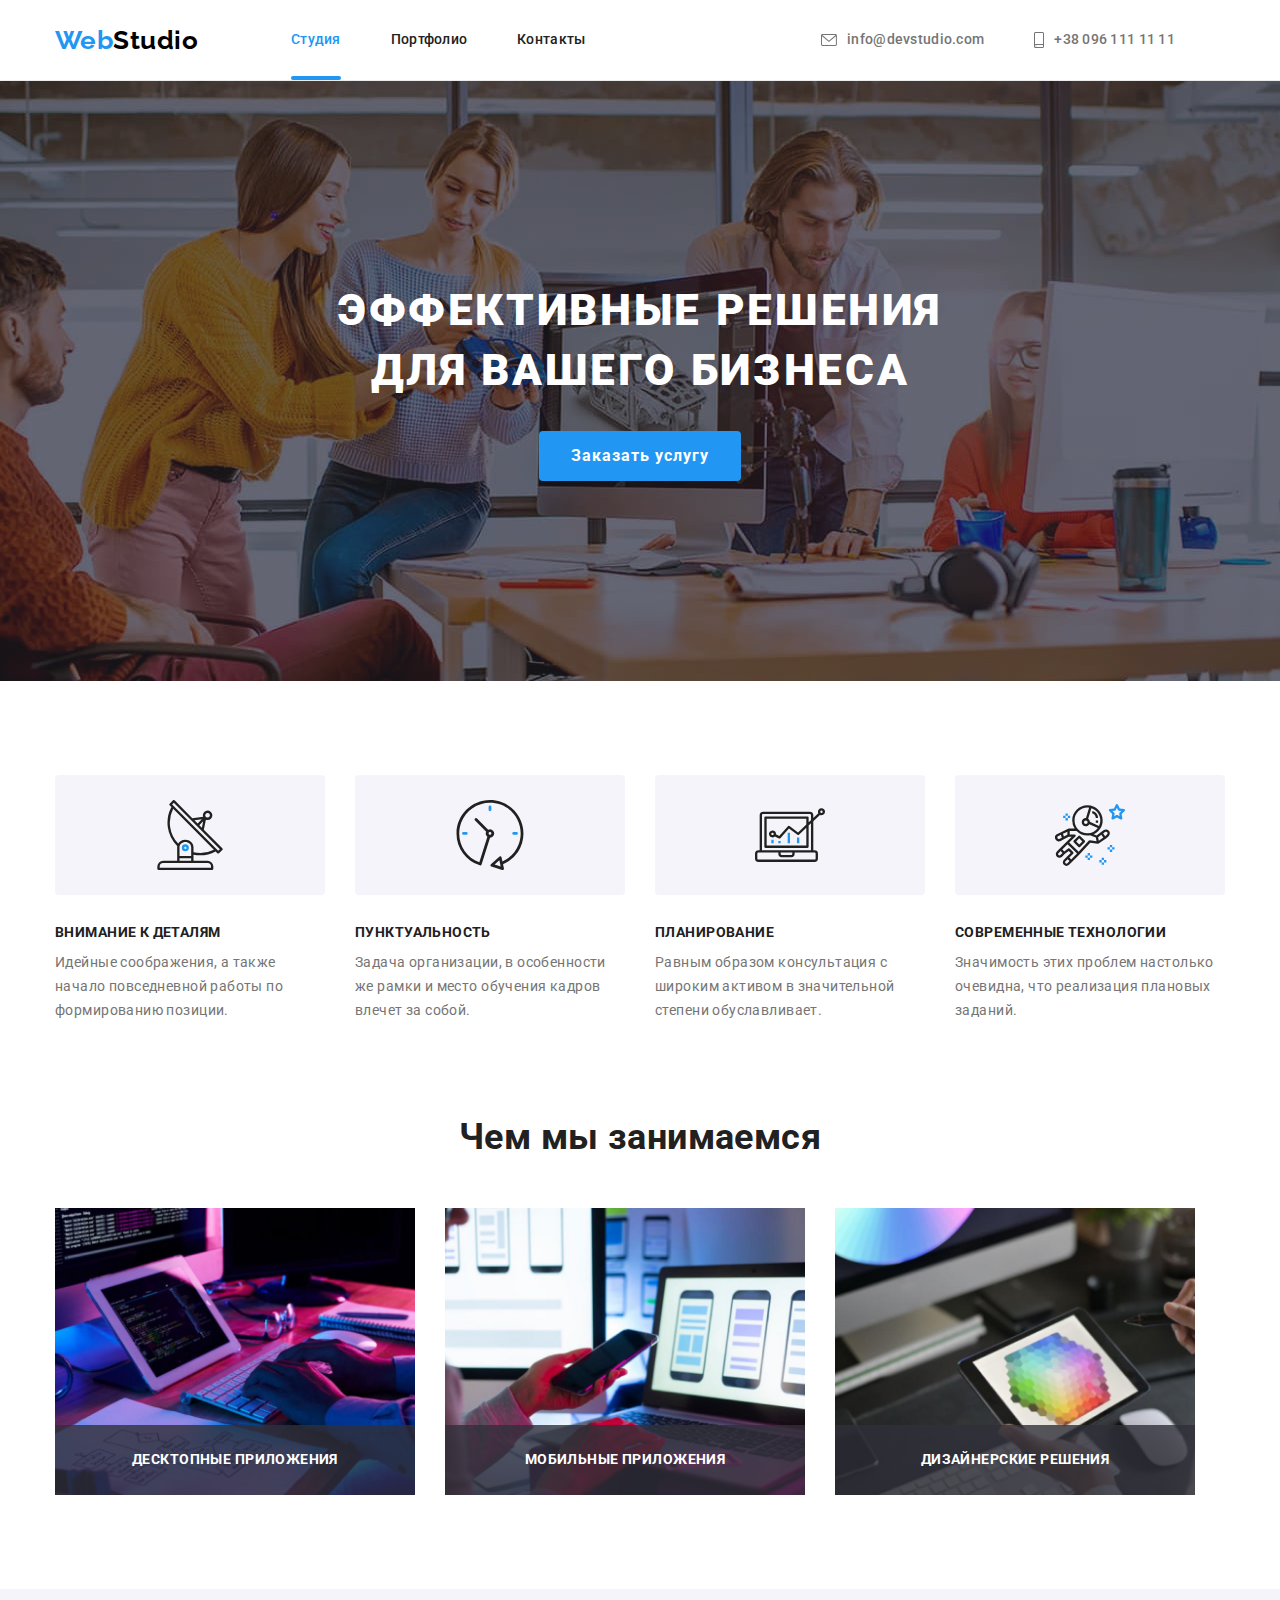
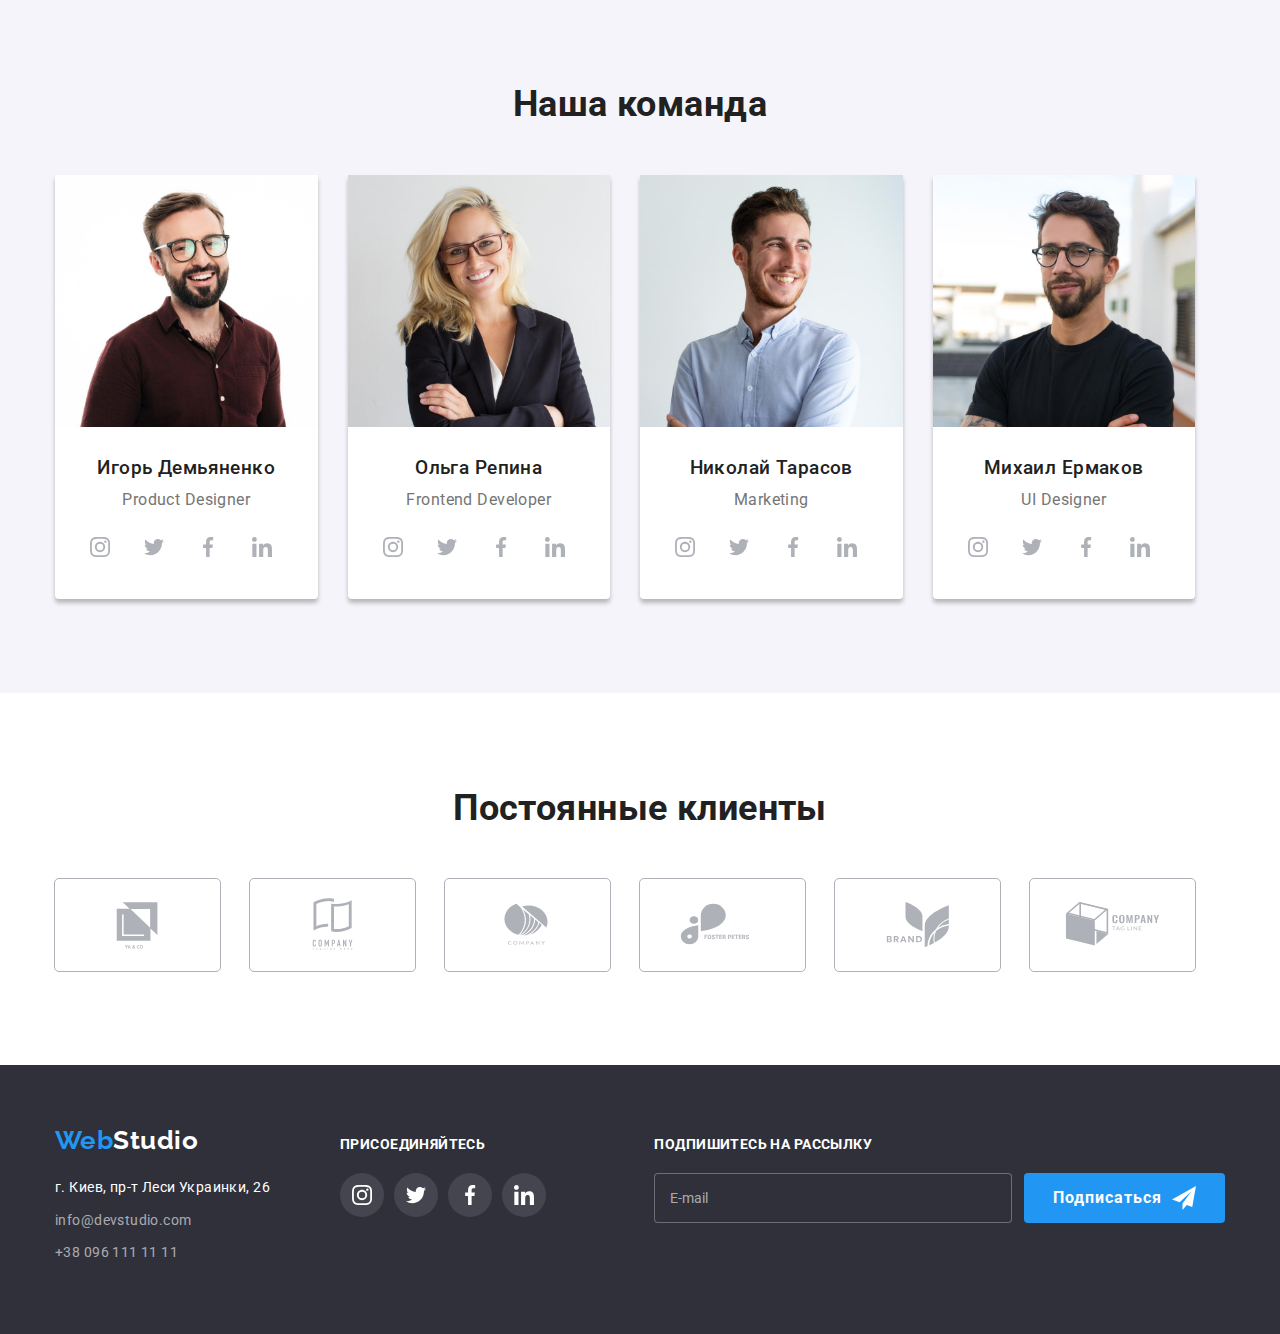
==== index.html @ 4323f63f "initial" ====
<!DOCTYPE html>
<html lang="ru">
  <head>
    <meta charset="UTF-8" />
    <meta http-equiv="X-UA-Compatible" content="IE=edge" />
    <meta name="viewport" content="width=device-width, initial-scale=1.0" />
    <link rel="stylesheet" href="./css/main.min.css" />
    <title>Web studio</title>
  </head>
  <body>
    <!--Шапка страницы-->

    <header class="page-header">
      <div class="container header__cont">
        <!-- Навигация по странице -->

        <nav class="page-nav">
          <a href="./index.html" lang="en" class="logo logo-header">
            Web
            <span class="logo-end">Studio</span>
          </a>
          <ul class="nav__list">
            <li class="nav__item">
              <a href="./index.html" class="active__link nav__link">Студия</a>
            </li>
            <li class="nav__item">
              <a href="./portfolio.html" class="nav__link">Портфолио</a>
            </li>
            <li class="nav__item">
              <a href="/" class="nav__link">Контакты</a>
            </li>
          </ul>
        </nav>

        <!--Контакты-->

        <ul class="cont__list">
          <li class="cont__item">
            <a href="mailto:info@devstudio.com" class="cont__link">
              <svg width="16" height="12" class="cont__icon">
                <use href="./images/sprite.svg#envelope"></use>
              </svg>
              info@devstudio.com
            </a>
          </li>
          <li class="cont__item">
            <a href="tel:+380961111111" class="cont__link">
              <svg width="10" height="16" class="cont__icon">
                <use href="./images/sprite.svg#smartphone"></use>
              </svg>
              +38 096 111 11 11
            </a>
          </li>
        </ul>
      </div>
    </header>

    <!--Основная часть-->

    <main>
      <!--Герой-->

      <section class="hero">
        <div class="container">
          <h1 class="hero__title">Эффективные решения для вашего бизнеса</h1>
          <button type="button" class="hero__btn" data-modal-open>
            Заказать услугу
          </button>
        </div>
      </section>

      <!--Особенности работы-->

      <section class="feature__sect section">
        <div class="container">
          <h2 class="visually-hidden">Особенности работы</h2>
          <ul class="feature__list">
            <li class="feature__card">
              <div class="feature__cont">
                <svg class="feature__icon">
                  <use href="./images/sprite.svg#antenna"></use>
                </svg>
              </div>
              <h3 class="feature__title">Внимание к деталям</h3>
              <p class="feature__text">
                Идейные соображения, а также начало повседневной работы по
                формированию позиции.
              </p>
            </li>
            <li class="feature__card">
              <div class="feature__cont">
                <svg class="feature__icon">
                  <use href="./images/sprite.svg#clock"></use>
                </svg>
              </div>
              <h3 class="feature__title">Пунктуальность</h3>
              <p class="feature__text">
                Задача организации, в особенности же рамки и место обучения
                кадров влечет за собой.
              </p>
            </li>
            <li class="feature__card">
              <div class="feature__cont">
                <svg class="feature__icon">
                  <use href="./images/sprite.svg#diagram"></use>
                </svg>
              </div>
              <h3 class="feature__title">Планирование</h3>
              <p class="feature__text">
                Равным образом консультация с широким активом в значительной
                степени обуславливает.
              </p>
            </li>
            <li class="feature__card">
              <div class="feature__cont">
                <svg class="feature__icon">
                  <use href="./images/sprite.svg#astronaut"></use>
                </svg>
              </div>
              <h3 class="feature__title">Современные технологии</h3>
              <p class="feature__text">
                Значимость этих проблем настолько очевидна, что реализация
                плановых заданий.
              </p>
            </li>
          </ul>
        </div>
      </section>

      <!--Описание деятельности-->

      <section class="section">
        <div class="container">
          <h2 class="section__title">Чем мы занимаемся</h2>
          <ul class="activity__list">
            <li class="activity__item">
              <div class="activity__thumb">
                <img
                  src="./images/image1.jpg"
                  alt="дизайн сайта на ПК"
                  width="370"
                />
                <div class="activity__label">
                  <p class="activity__text">Десктопные приложения</p>
                </div>
              </div>
            </li>
            <li class="activity__item">
              <div class="activity__thumb">
                <img
                  src="./images/image2.jpg"
                  alt="дизайн сайта на мобильных устройствах"
                  width="370"
                />
                <div class="activity__label">
                  <p class="activity__text">Мобильные приложения</p>
                </div>
              </div>
            </li>
            <li class="activity__item">
              <div class="activity__thumb">
                <img
                  src="./images/image3.jpg"
                  alt="дизайн сайта на планшете"
                  width="370"
                />
                <div class="activity__label">
                  <p class="activity__text">Дизайнерские решения</p>
                </div>
              </div>
            </li>
          </ul>
        </div>
      </section>

      <!--Описание сотрудников-->

      <section class="team__section section">
        <div class="container">
          <h2 class="section__title">Наша команда</h2>
          <ul class="team__list">
            <li class="team__card">
              <img
                src="./images/photo1.jpg"
                alt="Игорь Демьяненко"
                width="270"
              />
              <div class="team__text">
                <h3 class="team__name">Игорь Демьяненко</h3>
                <p lang="en" class="team__pos">Product Designer</p>
              </div>
              <div class="team__social">
                <ul class="social-team__list">
                  <li class="social__item">
                    <a href="/" class="social__link">
                      <svg class="social-team__icon">
                        <use href="./images/sprite.svg#instagram"></use>
                      </svg>
                    </a>
                  </li>
                  <li class="social__item">
                    <a href="/" class="social__link">
                      <svg class="social-team__icon">
                        <use href="./images/sprite.svg#twitter"></use>
                      </svg>
                    </a>
                  </li>
                  <li class="social__item">
                    <a href="/" class="social__link">
                      <svg class="social-team__icon">
                        <use href="./images/sprite.svg#facebook"></use>
                      </svg>
                    </a>
                  </li>
                  <li class="social__item">
                    <a href="/" class="social__link">
                      <svg class="social-team__icon">
                        <use href="./images/sprite.svg#linkedin"></use>
                      </svg>
                    </a>
                  </li>
                </ul>
              </div>
            </li>
            <li class="team__card">
              <img src="./images/photo2.jpg" alt="Ольга Репина" width="270" />
              <div class="team__text">
                <h3 class="team__name">Ольга Репина</h3>
                <p lang="en" class="team__pos">Frontend Developer</p>
              </div>
              <div class="team__social">
                <ul class="social-team__list">
                  <li class="social__item">
                    <a href="/" class="social__link">
                      <svg class="social-team__icon">
                        <use href="./images/sprite.svg#instagram"></use>
                      </svg>
                    </a>
                  </li>
                  <li class="social__item">
                    <a href="/" class="social__link">
                      <svg class="social-team__icon">
                        <use href="./images/sprite.svg#twitter"></use>
                      </svg>
                    </a>
                  </li>
                  <li class="social__item">
                    <a href="/" class="social__link">
                      <svg class="social-team__icon">
                        <use href="./images/sprite.svg#facebook"></use>
                      </svg>
                    </a>
                  </li>
                  <li class="social__item">
                    <a href="/" class="social__link">
                      <svg class="social-team__icon">
                        <use href="./images/sprite.svg#linkedin"></use>
                      </svg>
                    </a>
                  </li>
                </ul>
              </div>
            </li>
            <li class="team__card">
              <img
                src="./images/photo3.jpg"
                alt="Николай Тарасов"
                width="270"
              />
              <div class="team__text">
                <h3 class="team__name">Николай Тарасов</h3>
                <p lang="en" class="team__pos">Marketing</p>
              </div>
              <div class="team__social">
                <ul class="social-team__list">
                  <li class="social__item">
                    <a href="/" class="social__link">
                      <svg class="social-team__icon">
                        <use href="./images/sprite.svg#instagram"></use>
                      </svg>
                    </a>
                  </li>
                  <li class="social__item">
                    <a href="/" class="social__link">
                      <svg class="social-team__icon">
                        <use href="./images/sprite.svg#twitter"></use>
                      </svg>
                    </a>
                  </li>
                  <li class="social__item">
                    <a href="/" class="social__link">
                      <svg class="social-team__icon">
                        <use href="./images/sprite.svg#facebook"></use>
                      </svg>
                    </a>
                  </li>
                  <li class="social__item">
                    <a href="/" class="social__link">
                      <svg class="social-team__icon">
                        <use href="./images/sprite.svg#linkedin"></use>
                      </svg>
                    </a>
                  </li>
                </ul>
              </div>
            </li>
            <li class="team__card">
              <img src="./images/photo4.jpg" alt="Михаил Ермаков" width="270" />
              <div class="team__text">
                <h3 class="team__name">Михаил Ермаков</h3>
                <p lang="en" class="team__pos">UI Designer</p>
              </div>
              <div class="team__social">
                <ul class="social-team__list">
                  <li class="social__item">
                    <a href="/" class="social__link">
                      <svg class="social-team__icon">
                        <use href="./images/sprite.svg#instagram"></use>
                      </svg>
                    </a>
                  </li>
                  <li class="social__item">
                    <a href="/" class="social__link">
                      <svg class="social-team__icon">
                        <use href="./images/sprite.svg#twitter"></use>
                      </svg>
                    </a>
                  </li>
                  <li class="social__item">
                    <a href="/" class="social__link">
                      <svg class="social-team__icon">
                        <use href="./images/sprite.svg#facebook"></use>
                      </svg>
                    </a>
                  </li>
                  <li class="social__item">
                    <a href="/" class="social__link">
                      <svg class="social-team__icon">
                        <use href="./images/sprite.svg#linkedin"></use>
                      </svg>
                    </a>
                  </li>
                </ul>
              </div>
            </li>
          </ul>
        </div>
      </section>

      <!--Описание клиентов-->

      <section class="section">
        <div class="container">
          <h2 class="section__title">Постоянные клиенты</h2>
          <div>
            <ul class="client__list">
              <li class="client__item">
                <a href="/" class="client__link">
                  <svg class="client__icon">
                    <use href="./images/sprite.svg#client1"></use>
                  </svg>
                </a>
              </li>
              <li class="client__item">
                <a href="/" class="client__link">
                  <svg class="client__icon">
                    <use href="./images/sprite.svg#client2"></use>
                  </svg>
                </a>
              </li>
              <li class="client__item">
                <a href="/" class="client__link">
                  <svg class="client__icon">
                    <use href="./images/sprite.svg#client3"></use>
                  </svg>
                </a>
              </li>
              <li class="client__item">
                <a href="/" class="client__link">
                  <svg class="client__icon">
                    <use href="./images/sprite.svg#client4"></use>
                  </svg>
                </a>
              </li>
              <li class="client__item">
                <a href="/" class="client__link">
                  <svg class="client__icon">
                    <use href="./images/sprite.svg#client5"></use>
                  </svg>
                </a>
              </li>
              <li class="client__item">
                <a href="/" class="client__link">
                  <svg class="client__icon">
                    <use href="./images/sprite.svg#client6"></use>
                  </svg>
                </a>
              </li>
            </ul>
          </div>
        </div>
      </section>
    </main>

    <!--Подвал-->

    <footer class="page-footer">
      <div class="container foot__cont">
        <div>
          <a href="./index.html" lang="en" class="logo logo-footer">
            Web
            <span class="logo-end-foot">Studio</span>
          </a>
          <address>
            <ul class="cont-foot__list">
              <li class="cont-foot__item contact-first">
                г. Киев, пр-т Леси Украинки, 26
              </li>
              <li class="cont-foot__item">
                <a href="mailto:info@devstudio.com" class="cont-foot__link"
                  >info@devstudio.com</a
                >
              </li>
              <li class="cont-foot__item">
                <a href="tel:+380961111111" class="cont-foot__link"
                  >+38 096 111 11 11</a
                >
              </li>
            </ul>
          </address>
        </div>
        <div class="social-foot__cont">
          <p class="social-foot__text">присоединяйтесь</p>
          <div>
            <ul class="social__list">
              <li class="social__item">
                <a href="/" class="social-foot__link">
                  <svg class="social__icon">
                    <use href="./images/sprite.svg#instagram"></use>
                  </svg>
                </a>
              </li>
              <li class="social__item">
                <a href="/" class="social-foot__link">
                  <svg class="social__icon">
                    <use href="./images/sprite.svg#twitter"></use>
                  </svg>
                </a>
              </li>
              <li class="social__item">
                <a href="/" class="social-foot__link">
                  <svg class="social__icon">
                    <use href="./images/sprite.svg#facebook"></use>
                  </svg>
                </a>
              </li>
              <li class="social__item">
                <a href="/" class="social-foot__link">
                  <svg class="social__icon">
                    <use href="./images/sprite.svg#linkedin"></use>
                  </svg>
                </a>
              </li>
            </ul>
          </div>
        </div>
        <div class="mailing__cont">
          <p class="social-foot__text">подпишитесь на рассылку</p>
          <form name="mailing-form" class="mailing__form">
            <label class="mailing__label">
              <input
                type="email"
                name="mailing"
                placeholder="E-mail"
                class="mailing__input"
              />
            </label>
            <button type="submit" class="mailing__btn">
              Подписаться
              <svg class="mailing__icon">
                <use href="./images/sprite.svg#send"></use>
              </svg>
            </button>
          </form>
        </div>
      </div>
    </footer>

    <!-- Модальное окно -->

    <div class="modal__backdrop is-hidden" data-modal>
      <div class="modal__cont">
        <button type="button" class="close__btn" data-modal-close>
          <svg width="18" height="18" class="close__icon">
            <use href="./images/sprite.svg#close"></use>
          </svg>
        </button>
        <form name="order-form" class="modal__form">
          <p class="modal__title">Оставьте свои данные, мы вам перезвоним</p>
          <label class="modal__field">
            <span class="modal__label">Имя</span>
            <input type="text" name="name" class="modal__input" />
            <span class="modal__icon">
              <svg class="modal__svg">
                <use href="./images/sprite.svg#person"></use>
              </svg>
            </span>
          </label>
          <label class="modal__field">
            <span class="modal__label">Телефон</span>
            <input type="tel" name="telephone" class="modal__input" />
            <span class="modal__icon">
              <svg class="modal__svg">
                <use href="./images/sprite.svg#phone"></use>
              </svg>
            </span>
          </label>
          <label class="modal__field">
            <span class="modal__label">Почта</span>
            <input type="email" name="email" class="modal__input" />
            <span class="modal__icon">
              <svg class="modal__svg">
                <use href="./images/sprite.svg#email"></use>
              </svg>
            </span>
          </label>
          <label class="modal__comment">
            <span class="modal__label">Комментарий</span>
            <textarea
              name="comment"
              placeholder="Введите текст"
              class="modal__area"></textarea>
          </label>
          <label class="modal__checkbox">
            <input type="checkbox" name="agreement" class="checkbox visually-hidden" />
            <span class="checkbox__icon"><svg class="checkbox__svg">
                <use href="./images/sprite.svg#check"></use></svg></span>
            <span>Соглашаюсь с рассылкой и принимаю</span>
            <a href="/" class="modal__link">Условия договора</a>
          </label>
          <button type="submit" class="modal__btn">Отправить</button>
        </form>
      </div>
    </div>
    <script src="./js/modal.js"></script>
  </body>
</html>
---- css/main.min.css ----
@import url("https://cdnjs.cloudflare.com/ajax/libs/modern-normalize/1.1.0/modern-normalize.min.css");@import url("https://fonts.googleapis.com/css2?family=Raleway:wght@700&family=Roboto:wght@400;500;700;900&display=swap");:root{--primary-text-color: #757575;--secondary-text-color: #212121;--primary-color: #ffffff;--accent-color: #2196f3;--hover-color: #188ce8;--primary-bgc: #2f303a;--secondary-bgc: #f5f4fa;--sprite-color: #afb1b8;--sprite-bgc: rgba(255, 255, 255, 0.1);--timing-dur: 250ms;--timing-func: cubic-bezier(0.4, 0, 0.2, 1);--indent: 30px;--items: 3}ul{list-style:none;padding:0;margin:0}a{text-decoration:none}h1,h2,h3,h4,h5,h6,p{margin:0}img{display:block;max-width:100%;height:auto}body{font-family:"Roboto", sans-serif;font-size:14px;line-height:1.7;letter-spacing:0.03em;color:var(--primary-text-color);background-color:var(--primary-color)}.section{padding:94px 0}.section__title{margin-bottom:50px;color:var(--secondary-text-color);font-weight:700;font-size:36px;line-height:1.17;text-align:center}.visually-hidden{position:absolute;width:1px;height:1px;margin:-1px;border:0;padding:0;white-space:nowrap;-webkit-clip-path:inset(100%);clip-path:inset(100%);clip:rect(0 0 0 0);overflow:hidden}.container{width:1200px;margin:0 auto;padding:0 15px}.logo{color:var(--accent-color);font-family:'Raleway';font-weight:700;font-size:26px;line-height:1.19;word-spacing:-0.24em}.hero__btn,.mailing__btn,.modal__btn,.filter__btn{color:var(--primary-color);background-color:var(--accent-color);border:none;border-radius:4px;font-family:inherit;font-weight:700;font-size:16px;line-height:1.88;text-align:center;letter-spacing:0.06em;cursor:pointer;-webkit-transition:background-color var(--timing-dur) var(--timing-func);transition:background-color var(--timing-dur) var(--timing-func)}.social__list,.social-team__list{display:-webkit-box;display:-ms-flexbox;display:flex}.social__list .social__item:not(last-child),.social-team__list .social__item:not(last-child){margin-right:10px}.social__item{width:44px;height:44px}.social__link,.social-foot__link{display:-webkit-box;display:-ms-flexbox;display:flex;-webkit-box-align:center;-ms-flex-align:center;align-items:center;-webkit-box-pack:center;-ms-flex-pack:center;justify-content:center;width:100%;height:100%;border-radius:50%;-webkit-transition:background-color var(--timing-dur) var(--timing-func);transition:background-color var(--timing-dur) var(--timing-func)}.social__link:hover,.social-foot__link:hover,.social__link:focus,.social-foot__link:focus{background-color:var(--accent-color)}.social__icon,.social-team__icon{width:20px;height:20px;fill:var(--primary-color)}.project__list{display:-webkit-box;display:-ms-flexbox;display:flex;-ms-flex-wrap:wrap;flex-wrap:wrap;gap:var(--indent)}.project__card{-ms-flex-preferred-size:calc((100% - var(--indent) * (var(--items) - 1)) / var(--items));flex-basis:calc((100% - var(--indent) * (var(--items) - 1)) / var(--items))}.logo-header{margin-right:93px}.logo-end{color:#000000}.page-nav{display:-webkit-box;display:-ms-flexbox;display:flex;-webkit-box-align:center;-ms-flex-align:center;align-items:center}.nav__list{display:-webkit-box;display:-ms-flexbox;display:flex}.nav__link{display:block;padding:32px 0;color:var(--secondary-text-color);font-weight:500;line-height:1.14;letter-spacing:0.02em;-webkit-transition:color var(--timing-dur) var(--timing-func);transition:color var(--timing-dur) var(--timing-func)}.nav__link:hover,.nav__link:focus{color:var(--accent-color)}.active__link{position:relative;color:var(--accent-color)}.active__link::after{content:'';position:absolute;bottom:0;display:block;width:100%;height:4px;border-radius:2px;background-color:var(--accent-color)}.active__link:hover::after,.active__link:focus::after{-webkit-animation:scaleline var(--timing-dur) var(--timing-func);animation:scaleline var(--timing-dur) var(--timing-func)}@-webkit-keyframes scaleline{0%{-webkit-transform:scale(0);transform:scale(0)}100%{-webkit-transform:scale(1);transform:scale(1)}}@keyframes scaleline{0%{-webkit-transform:scale(0);transform:scale(0)}100%{-webkit-transform:scale(1);transform:scale(1)}}.nav__list .nav__item:not(:last-child){margin-right:50px}.cont__list{display:-webkit-box;display:-ms-flexbox;display:flex;margin-left:auto}.cont__icon{margin-right:10px;fill:var(--primary-text-color);-webkit-transition:fill var(--timing-dur) var(--timing-func);transition:fill var(--timing-dur) var(--timing-func)}.cont__link:hover .cont__icon,.cont__link:focus .cont__icon{fill:currentColor}.cont__link{display:-webkit-box;display:-ms-flexbox;display:flex;padding:32px 0;-webkit-box-align:center;-ms-flex-align:center;align-items:center;color:var(--primary-text-color);font-weight:500;line-height:1.14;letter-spacing:0.02em;-webkit-transition:color var(--timing-dur) var(--timing-func);transition:color var(--timing-dur) var(--timing-func)}.cont__link:hover,.cont__link:focus{color:var(--accent-color)}.cont__list .cont__item:not(last-child){margin-right:50px}.header__cont{display:-webkit-box;display:-ms-flexbox;display:flex}.page-header{border-bottom:1px solid #ECECEC}.hero{padding:200px 0;text-align:center;max-width:1600px;height:600px;margin:0 auto;background-image:-webkit-gradient(linear, left top, right top, from(rgba(47,48,58,0.4)), to(rgba(47,48,58,0.4))),url("../images/hero-img.jpg");background-image:linear-gradient(to right, rgba(47,48,58,0.4), rgba(47,48,58,0.4)),url("../images/hero-img.jpg");background-repeat:no-repeat;background-position:center;background-size:cover}.hero__title{margin:0 auto 30px auto;max-width:696px;color:var(--primary-color);font-weight:900;font-size:44px;line-height:1.36;letter-spacing:0.06em;text-transform:uppercase}.hero__btn{padding:10px 32px}.hero__btn:hover,.hero__btn:focus{background-color:var(--hover-color)}.feature__list{display:-webkit-box;display:-ms-flexbox;display:flex}.feature__list .feature__card:not(last-child){margin-right:30px}.feature__cont{display:-webkit-box;display:-ms-flexbox;display:flex;-webkit-box-align:center;-ms-flex-align:center;align-items:center;-webkit-box-pack:center;-ms-flex-pack:center;justify-content:center;width:270px;height:120px;background-color:var(--secondary-bgc);border-radius:4px}.feature__icon{width:70px;height:70px}.feature__card{text-align:left}.feature__title{margin:30px 0 10px 0;color:var(--secondary-text-color);font-weight:700;font-size:14px;line-height:1.14;text-transform:uppercase}.feature__text{max-width:270px}.feature__sect{padding-bottom:0}.activity__list{display:-webkit-box;display:-ms-flexbox;display:flex}.activity__list .activity__item:not(last-child){margin-right:30px}.activity__thumb{position:relative}.activity__label{position:absolute;display:-webkit-box;display:-ms-flexbox;display:flex;-webkit-box-align:center;-ms-flex-align:center;align-items:center;-webkit-box-pack:center;-ms-flex-pack:center;justify-content:center;width:100%;height:70px;bottom:0;background-color:rgba(47,48,58,0.8)}.activity__text{color:var(--primary-color);font-weight:700;line-height:1.14;text-align:center;text-transform:uppercase}.team__section{background-color:var(--secondary-bgc)}.team__list{display:-webkit-box;display:-ms-flexbox;display:flex}.team__list .team__card:not(last-child){margin-right:30px}.team__card{border-radius:0px 0px 4px 4px;background-color:var(--primary-color);-webkit-box-shadow:0 4px 4px rgba(0,0,0,0.25);box-shadow:0 4px 4px rgba(0,0,0,0.25)}.team__text{padding-top:30px;font-size:16px;line-height:1.19;text-align:center}.team__name{margin-bottom:10px;color:var(--secondary-text-color);font-weight:500}.team__social{padding:16px 0 30px 0}.social-team__list{-webkit-box-pack:center;-ms-flex-pack:center;justify-content:center}.social-team__icon{fill:var(--sprite-color);-webkit-transition:fill var(--timing-dur) var(--timing-func);transition:fill var(--timing-dur) var(--timing-func)}.social__link:hover .social-team__icon,.social-foot__link:hover .social-team__icon,.social__link:focus .social-team__icon,.social-foot__link:focus .social-team__icon{fill:var(--primary-color)}.client__list{display:-webkit-box;display:-ms-flexbox;display:flex}.client__list .client__item:not(last-child){margin-right:30px}.client__item{width:170px;height:92px}.client__link{display:-webkit-box;display:-ms-flexbox;display:flex;-webkit-box-align:center;-ms-flex-align:center;align-items:center;-webkit-box-pack:center;-ms-flex-pack:center;justify-content:center;width:100%;height:100%;outline:1px solid var(--sprite-color);border-radius:4px;-webkit-transition:outline var(--timing-dur) var(--timing-func);transition:outline var(--timing-dur) var(--timing-func)}.client__link:hover,.client__link:focus{outline:1px solid var(--accent-color)}.client__icon{width:106px;height:60px;fill:var(--sprite-color);-webkit-transition:fill var(--timing-dur) var(--timing-func);transition:fill var(--timing-dur) var(--timing-func)}.client__link:hover .client__icon,.client__link:focus .client__icon{fill:var(--accent-color)}.page-footer{padding:60px 0;background-color:var(--primary-bgc)}.foot__cont{display:-webkit-box;display:-ms-flexbox;display:flex;-webkit-box-align:baseline;-ms-flex-align:baseline;align-items:baseline}.logo-footer{display:block;margin-bottom:20px}.logo-end-foot{color:var(--primary-color)}.cont-foot__list{font-style:normal}.contact-first{color:var(--primary-color)}.cont-foot__list .cont-foot__item:not(last-child){margin-bottom:9px}.cont-foot__link{color:rgba(255,255,255,0.6);-webkit-transition:color var(--timing-dur) var(--timing-func);transition:color var(--timing-dur) var(--timing-func)}.cont-foot__link:hover,.cont-foot__link:focus{color:var(--accent-color)}.social-foot__cont{margin-left:70px}.social-foot__text{margin-bottom:20px;color:var(--primary-color);font-weight:700;line-height:1.14;text-transform:uppercase}.social-foot__link{background-color:var(--sprite-bgc)}.mailing__cont{margin-left:auto}.mailing__form{display:-webkit-box;display:-ms-flexbox;display:flex}.mailing__input{padding:15px;width:358px;height:50px;background-color:var(--primary-bgc);border:1px solid rgba(255,255,255,0.3);border-radius:4px;color:rgba(255,255,255,0.6);-webkit-transition:border var(--timing-dur) var(--timing-func),-webkit-box-shadow var(--timing-dur) var(--timing-func);transition:border var(--timing-dur) var(--timing-func),-webkit-box-shadow var(--timing-dur) var(--timing-func);transition:border var(--timing-dur) var(--timing-func),box-shadow var(--timing-dur) var(--timing-func);transition:border var(--timing-dur) var(--timing-func),box-shadow var(--timing-dur) var(--timing-func),-webkit-box-shadow var(--timing-dur) var(--timing-func)}.mailing__input::-webkit-input-placeholder{color:rgba(255,255,255,0.6)}.mailing__input:-ms-input-placeholder{color:rgba(255,255,255,0.6)}.mailing__input::-ms-input-placeholder{color:rgba(255,255,255,0.6)}.mailing__input::placeholder{color:rgba(255,255,255,0.6)}.mailing__input:hover,.mailing__input:focus{border:1px solid var(--accent-color);-webkit-box-shadow:0px 4px 4px rgba(0,0,0,0.15);box-shadow:0px 4px 4px rgba(0,0,0,0.15);outline:none}.mailing__btn{padding:10px 29px;margin-left:12px;display:-webkit-box;display:-ms-flexbox;display:flex;-webkit-box-align:center;-ms-flex-align:center;align-items:center;-webkit-transition:-webkit-box-shadow var(--timing-dur) var(--timing-func);transition:-webkit-box-shadow var(--timing-dur) var(--timing-func);transition:box-shadow var(--timing-dur) var(--timing-func);transition:box-shadow var(--timing-dur) var(--timing-func), -webkit-box-shadow var(--timing-dur) var(--timing-func)}.mailing__btn:hover,.mailing__btn:focus{background-color:var(--hover-color);-webkit-box-shadow:0px 4px 4px rgba(0,0,0,0.15);box-shadow:0px 4px 4px rgba(0,0,0,0.15)}.mailing__icon{margin-left:10px;width:24px;height:24px}.modal__backdrop{position:fixed;top:0;left:0;width:100vw;height:100vh;visibility:1;opacity:1;-webkit-transform:scale(1);transform:scale(1);background:rgba(0,0,0,0.2);-webkit-transition:opacity var(--timing-dur) var(--timing-func),-webkit-transform var(--timing-dur) var(--timing-func);transition:opacity var(--timing-dur) var(--timing-func),-webkit-transform var(--timing-dur) var(--timing-func);transition:opacity var(--timing-dur) var(--timing-func),transform var(--timing-dur) var(--timing-func);transition:opacity var(--timing-dur) var(--timing-func),transform var(--timing-dur) var(--timing-func),-webkit-transform var(--timing-dur) var(--timing-func)}.modal__backdrop.is-hidden{visibility:hidden;opacity:0;-webkit-transform:scale(0.5);transform:scale(0.5);pointer-events:none}.modal__cont{position:absolute;padding:40px;top:50%;left:50%;width:528px;background:var(--primary-color);-webkit-box-shadow:0px 1px 3px rgba(0,0,0,0.12),0px 1px 1px rgba(0,0,0,0.14),0px 2px 1px rgba(0,0,0,0.2);box-shadow:0px 1px 3px rgba(0,0,0,0.12),0px 1px 1px rgba(0,0,0,0.14),0px 2px 1px rgba(0,0,0,0.2);border-radius:4px;-webkit-transform:translate(-50%, -50%);transform:translate(-50%, -50%)}.close__btn{position:absolute;top:0;right:0;margin:8px 8px 0 0;display:-webkit-box;display:-ms-flexbox;display:flex;-webkit-box-align:center;-ms-flex-align:center;align-items:center;-webkit-box-pack:center;-ms-flex-pack:center;justify-content:center;width:30px;height:30px;background-color:var(--primary-color);border:1px solid rgba(0,0,0,0.1);border-radius:50%;cursor:pointer;-webkit-transition:-webkit-box-shadow var(--timing-dur) var(--timing-func);transition:-webkit-box-shadow var(--timing-dur) var(--timing-func);transition:box-shadow var(--timing-dur) var(--timing-func);transition:box-shadow var(--timing-dur) var(--timing-func), -webkit-box-shadow var(--timing-dur) var(--timing-func)}.close__btn:hover,.close__btn:focus{-webkit-box-shadow:0px 4px 4px rgba(0,0,0,0.25);box-shadow:0px 4px 4px rgba(0,0,0,0.25)}.close__icon{-webkit-transition:fill var(--timing-dur) var(--timing-func);transition:fill var(--timing-dur) var(--timing-func)}.close__btn:hover .close__icon,.close__btn:focus .close__icon{fill:var(--accent-color)}.modal__form{display:-webkit-box;display:-ms-flexbox;display:flex;-webkit-box-orient:vertical;-webkit-box-direction:normal;-ms-flex-direction:column;flex-direction:column}.modal__title{margin-bottom:12px;color:var(--secondary-text-color);font-weight:700;font-size:20px;line-height:1.15;text-align:center}.modal__field{position:relative;margin-bottom:10px;display:-webkit-box;display:-ms-flexbox;display:flex;-webkit-box-orient:vertical;-webkit-box-direction:normal;-ms-flex-direction:column;flex-direction:column;width:100%}.modal__label{font-size:12px;line-height:1.17;letter-spacing:0.01em}.modal__input{margin-top:4px;padding:11px 12px 11px 42px;border:1px solid rgba(33,33,33,0.2);border-radius:4px;-webkit-transition:border var(--timing-dur) var(--timing-func);transition:border var(--timing-dur) var(--timing-func)}.modal__input:hover,.modal__input:focus{border:1px solid var(--accent-color);outline:none}.modal__icon{position:absolute;top:50%;left:12px;width:18px;height:18px;-webkit-transition:fill var(--timing-dur) var(--timing-func);transition:fill var(--timing-dur) var(--timing-func)}.modal__input:hover+.modal__icon,.modal__input:focus+.modal__icon{fill:var(--accent-color)}.modal__svg{width:100%;height:100%}.modal__comment{margin-bottom:20px;display:-webkit-box;display:-ms-flexbox;display:flex;-webkit-box-orient:vertical;-webkit-box-direction:normal;-ms-flex-direction:column;flex-direction:column;width:100%}.modal__area{margin-top:4px;padding:12px 16px;height:120px;border:1px solid rgba(33,33,33,0.2);border-radius:4px;resize:none;font-size:12px;-webkit-transition:border var(--timing-dur) var(--timing-func);transition:border var(--timing-dur) var(--timing-func)}.modal__area:hover,.modal__area:focus{border:1px solid var(--accent-color);outline:none}.modal__area::-webkit-input-placeholder{color:rgba(117,117,117,0.5);-webkit-transition:font-size var(--timing-dur) var(--timing-func);transition:font-size var(--timing-dur) var(--timing-func)}.modal__area:-ms-input-placeholder{color:rgba(117,117,117,0.5);-webkit-transition:font-size var(--timing-dur) var(--timing-func);transition:font-size var(--timing-dur) var(--timing-func)}.modal__area::-ms-input-placeholder{color:rgba(117,117,117,0.5);-webkit-transition:font-size var(--timing-dur) var(--timing-func);transition:font-size var(--timing-dur) var(--timing-func)}.modal__area::placeholder{color:rgba(117,117,117,0.5);-webkit-transition:font-size var(--timing-dur) var(--timing-func);transition:font-size var(--timing-dur) var(--timing-func)}.modal__area:hover::-webkit-input-placeholder,.modal__area:focus::-webkit-input-placeholder{font-size:14px}.modal__area:hover:-ms-input-placeholder,.modal__area:focus:-ms-input-placeholder{font-size:14px}.modal__area:hover::-ms-input-placeholder,.modal__area:focus::-ms-input-placeholder{font-size:14px}.modal__area:hover::placeholder,.modal__area:focus::placeholder{font-size:14px}.modal__checkbox{margin-bottom:30px;display:-webkit-box;display:-ms-flexbox;display:flex;-webkit-box-align:center;-ms-flex-align:center;align-items:center;-webkit-box-pack:center;-ms-flex-pack:center;justify-content:center}.checkbox__icon{display:-webkit-box;display:-ms-flexbox;display:flex;-webkit-box-align:center;-ms-flex-align:center;align-items:center;-webkit-box-pack:center;-ms-flex-pack:center;justify-content:center;margin-right:8px;width:16px;height:15px;border:2px solid var(--secondary-text-color);border-radius:3px;-webkit-transition:background-color var(--timing-dur) var(--timing-func),border var(--timing-dur) var(--timing-func);transition:background-color var(--timing-dur) var(--timing-func),border var(--timing-dur) var(--timing-func)}.checkbox:focus+.checkbox__icon{border:2px solid var(--accent-color)}.checkbox:checked+.checkbox__icon{border:none;background-color:var(--accent-color)}.checkbox__svg{width:100%;height:100%;fill:transparent;-webkit-transition:fill var(--timing-dur) var(--timing-func);transition:fill var(--timing-dur) var(--timing-func)}.checkbox:checked+.checkbox__icon .checkbox__svg{fill:var(--primary-color)}.modal__link{padding-left:4px;color:var(--accent-color);text-decoration:underline}.modal__btn{padding:10px 55px;margin:0 auto;-webkit-transition:-webkit-box-shadow var(--timing-dur) var(--timing-func);transition:-webkit-box-shadow var(--timing-dur) var(--timing-func);transition:box-shadow var(--timing-dur) var(--timing-func);transition:box-shadow var(--timing-dur) var(--timing-func), -webkit-box-shadow var(--timing-dur) var(--timing-func)}.modal__btn:hover,.modal__btn:focus{background-color:var(--hover-color);-webkit-box-shadow:0px 4px 4px rgba(0,0,0,0.15);box-shadow:0px 4px 4px rgba(0,0,0,0.15)}.filter__list{display:-webkit-box;display:-ms-flexbox;display:flex;-webkit-box-pack:center;-ms-flex-pack:center;justify-content:center;margin-bottom:50px}.filter__list .filter__item:not(last-child){margin-right:8px}.filter__btn{padding:6px 22px;color:var(--secondary-text-color);background-color:var(--secondary-bgc);font-weight:500;line-height:1.63;letter-spacing:0.03em;-webkit-transition:color var(--timing-dur) var(--timing-func),-webkit-box-shadow var(--timing-dur) var(--timing-func);transition:color var(--timing-dur) var(--timing-func),-webkit-box-shadow var(--timing-dur) var(--timing-func);transition:color var(--timing-dur) var(--timing-func),box-shadow var(--timing-dur) var(--timing-func);transition:color var(--timing-dur) var(--timing-func),box-shadow var(--timing-dur) var(--timing-func),-webkit-box-shadow var(--timing-dur) var(--timing-func)}.filter__btn:active,.filter__btn:hover,.filter__btn:focus{color:var(--primary-color);background-color:var(--accent-color);-webkit-box-shadow:0px 3px 1px rgba(0,0,0,0.1),0px 1px 2px rgba(0,0,0,0.08),0px 2px 2px rgba(0,0,0,0.12);box-shadow:0px 3px 1px rgba(0,0,0,0.1),0px 1px 2px rgba(0,0,0,0.08),0px 2px 2px rgba(0,0,0,0.12)}.project__text{padding:20px 24px;border-bottom:1px solid #EEEEEE;border-left:1px solid #EEEEEE;border-right:1px solid #EEEEEE}.project__title{margin-bottom:4px;color:var(--secondary-text-color);font-weight:700;font-size:18px;line-height:2.0;letter-spacing:0.06em}.project__desc{color:var(--primary-text-color);font-size:16px;line-height:1.88}.project__link{display:block;-webkit-transition:-webkit-box-shadow var(--timing-dur) var(--timing-func);transition:-webkit-box-shadow var(--timing-dur) var(--timing-func);transition:box-shadow var(--timing-dur) var(--timing-func);transition:box-shadow var(--timing-dur) var(--timing-func), -webkit-box-shadow var(--timing-dur) var(--timing-func)}.project__link:hover,.project__link:focus{-webkit-box-shadow:0px 1px 1px rgba(0,0,0,0.12),0px 4px 4px rgba(0,0,0,0.06),1px 4px 6px rgba(0,0,0,0.16);box-shadow:0px 1px 1px rgba(0,0,0,0.12),0px 4px 4px rgba(0,0,0,0.06),1px 4px 6px rgba(0,0,0,0.16)}.project__thumb{position:relative;overflow:hidden}.project__overlay{position:absolute;top:0;height:100%;background-color:rgba(33,150,243,0.9);-webkit-transform:translateY(100%);transform:translateY(100%);-webkit-transition:-webkit-transform var(--timing-dur) var(--timing-func);transition:-webkit-transform var(--timing-dur) var(--timing-func);transition:transform var(--timing-dur) var(--timing-func);transition:transform var(--timing-dur) var(--timing-func), -webkit-transform var(--timing-dur) var(--timing-func)}.project__link:hover .project__overlay{-webkit-transform:translateY(0);transform:translateY(0)}.overlay__text{padding:63px 24px;color:var(--primary-color);font-size:18px;line-height:1.56}
/*# sourceMappingURL=main.min.css.map */
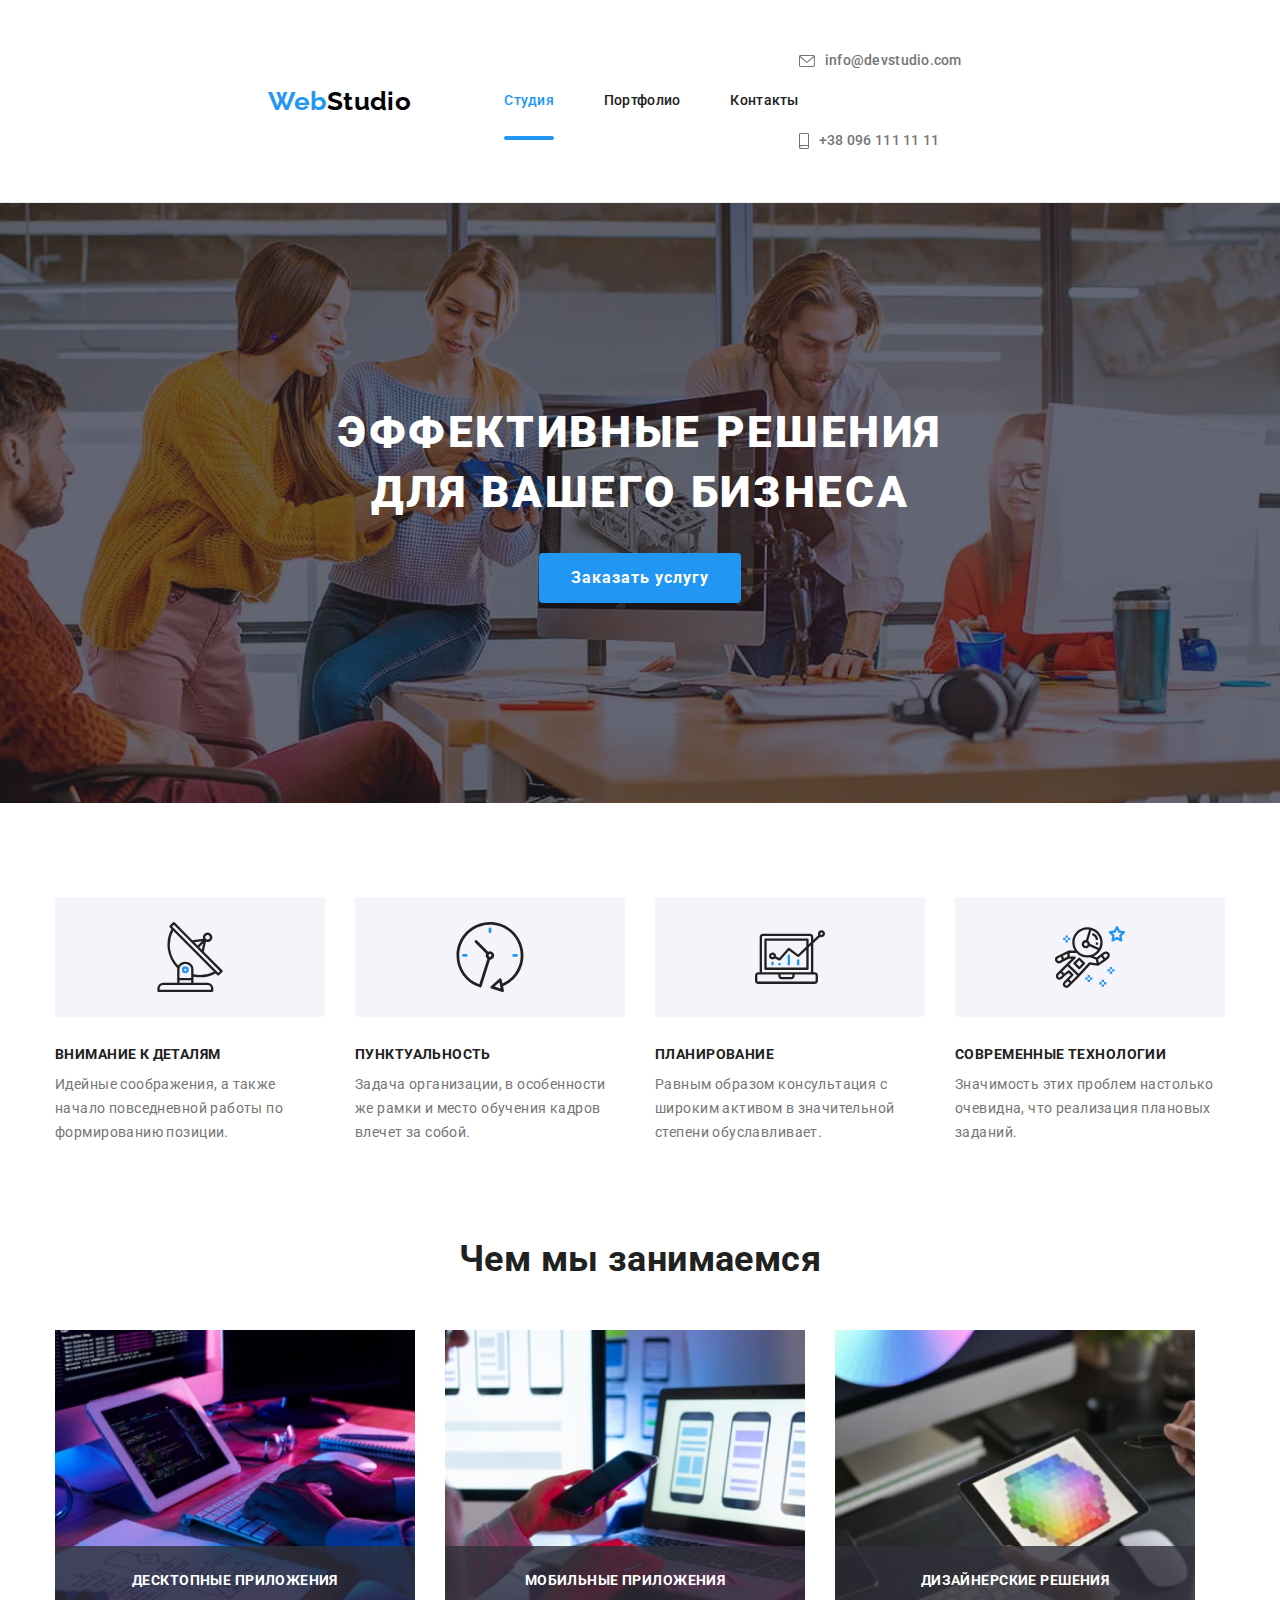
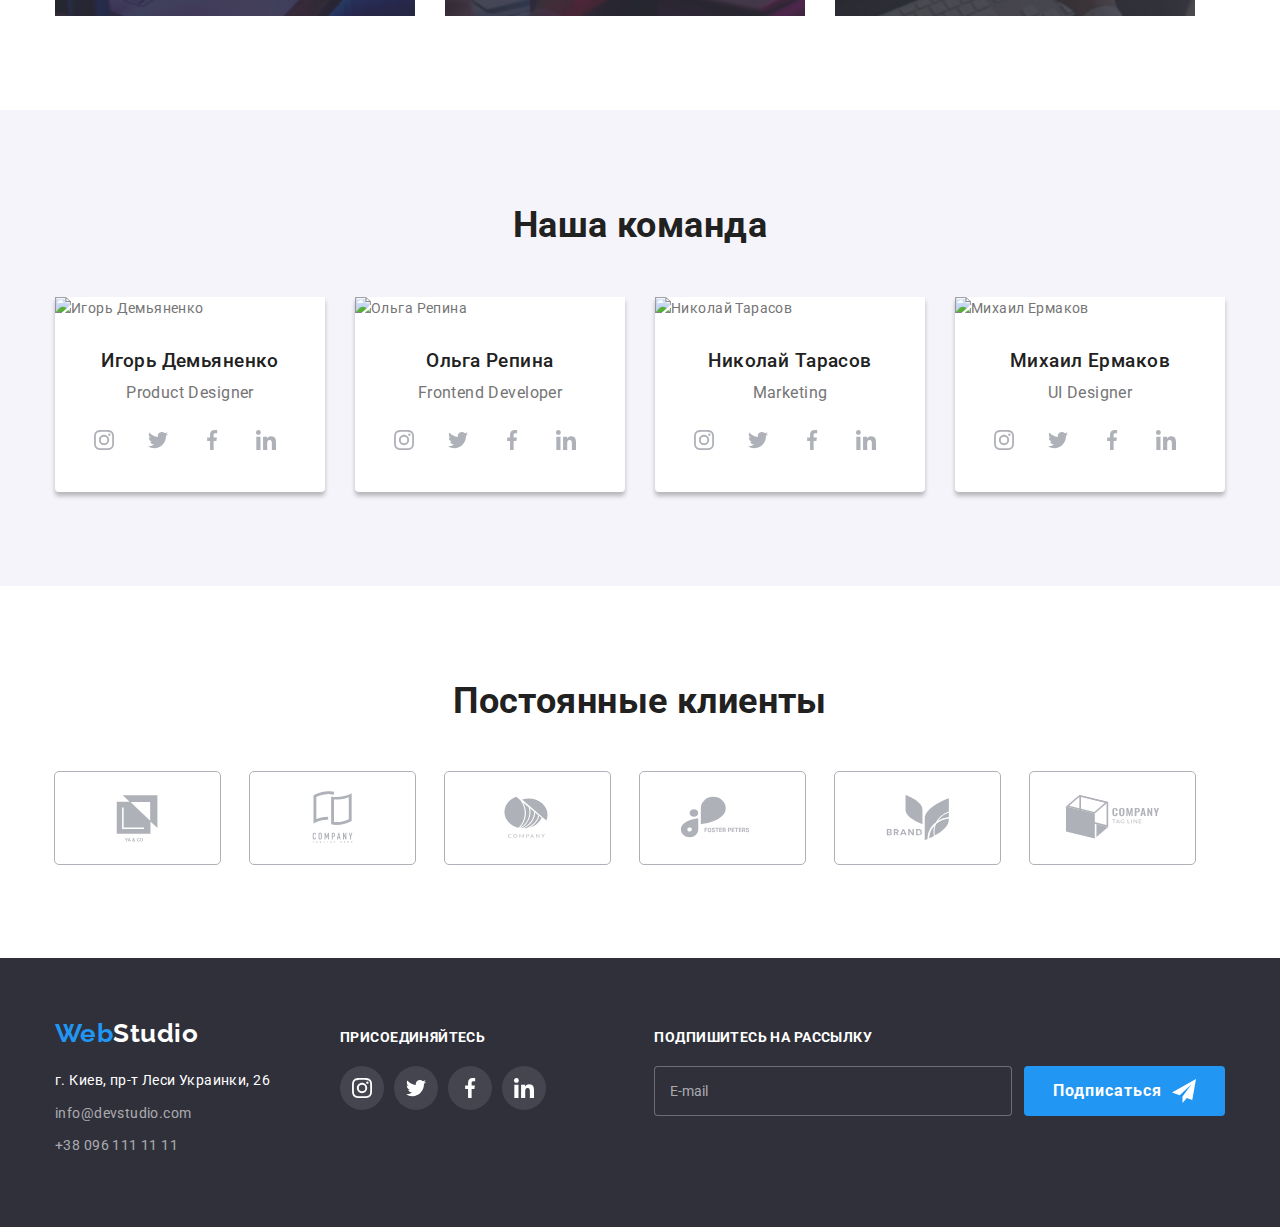
==== commit 8db55acb: "mobile-menu" ====
--- a/index.html
+++ b/index.html
@@ -19,39 +19,72 @@
             Web
             <span class="logo-end">Studio</span>
           </a>
-          <ul class="nav__list">
-            <li class="nav__item">
-              <a href="./index.html" class="active__link nav__link">Студия</a>
-            </li>
-            <li class="nav__item">
-              <a href="./portfolio.html" class="nav__link">Портфолио</a>
-            </li>
-            <li class="nav__item">
-              <a href="/" class="nav__link">Контакты</a>
-            </li>
-          </ul>
+          <button
+            type="button"
+            class="menu__btn"
+            aria-expanded="false"
+            data-menu-button
+          >
+            <svg
+              width="40"
+              height="40"
+              aria-label="Переключатель мобильного меню">
+              <use href="./img/sprite.svg#menu" class="menu__icon"></use>
+              <use
+                href="./img/sprite.svg#close-menu"
+                class="close-menu__icon">
+              </use>
+            </svg>
+          </button>
+          <div class="mobile__cont" data-menu>
+            <ul class="nav__list">
+              <li class="nav__item">
+                <a href="./index.html" class="active__link nav__link">Студия</a>
+              </li>
+              <li class="nav__item">
+                <a href="./portfolio.html" class="nav__link">Портфолио</a>
+              </li>
+              <li class="nav__item">
+                <a href="/" class="nav__link">Контакты</a>
+              </li>
+            </ul>
+
+            <!--Контакты-->
+
+            <ul class="cont__list">
+              <li class="cont__item">
+                <a href="mailto:info@devstudio.com" class="cont__link">
+                  <svg width="16" height="12" class="cont__icon">
+                    <use href="./img/sprite.svg#envelope"></use>
+                  </svg>
+                  info@devstudio.com
+                </a>
+              </li>
+              <li class="cont__item">
+                <a href="tel:+380961111111" class="cont__link tel__link">
+                  <svg width="10" height="16" class="cont__icon">
+                    <use href="./img/sprite.svg#smartphone"></use>
+                  </svg>
+                  +38 096 111 11 11
+                </a>
+              </li>
+            </ul>
+            <ul class="social-mob__list">
+              <li class="social-mob__item">
+                <a href="/" class="social-mob__link">Instagram</a>
+              </li>
+              <li class="social-mob__item">
+                <a href="/" class="social-mob__link">Twitter</a>
+              </li>
+              <li class="social-mob__item">
+                <a href="/" class="social-mob__link">Facebook</a>
+              </li>
+              <li class="social-mob__item">
+                <a href="/" class="social-mob__link">LinkedIn</a>
+              </li>
+            </ul>
+          </div>
         </nav>
-
-        <!--Контакты-->
-
-        <ul class="cont__list">
-          <li class="cont__item">
-            <a href="mailto:info@devstudio.com" class="cont__link">
-              <svg width="16" height="12" class="cont__icon">
-                <use href="./images/sprite.svg#envelope"></use>
-              </svg>
-              info@devstudio.com
-            </a>
-          </li>
-          <li class="cont__item">
-            <a href="tel:+380961111111" class="cont__link">
-              <svg width="10" height="16" class="cont__icon">
-                <use href="./images/sprite.svg#smartphone"></use>
-              </svg>
-              +38 096 111 11 11
-            </a>
-          </li>
-        </ul>
       </div>
     </header>
 
@@ -78,7 +111,7 @@
             <li class="feature__card">
               <div class="feature__cont">
                 <svg class="feature__icon">
-                  <use href="./images/sprite.svg#antenna"></use>
+                  <use href="./img/sprite.svg#antenna"></use>
                 </svg>
               </div>
               <h3 class="feature__title">Внимание к деталям</h3>
@@ -90,7 +123,7 @@
             <li class="feature__card">
               <div class="feature__cont">
                 <svg class="feature__icon">
-                  <use href="./images/sprite.svg#clock"></use>
+                  <use href="./img/sprite.svg#clock"></use>
                 </svg>
               </div>
               <h3 class="feature__title">Пунктуальность</h3>
@@ -102,7 +135,7 @@
             <li class="feature__card">
               <div class="feature__cont">
                 <svg class="feature__icon">
-                  <use href="./images/sprite.svg#diagram"></use>
+                  <use href="./img/sprite.svg#diagram"></use>
                 </svg>
               </div>
               <h3 class="feature__title">Планирование</h3>
@@ -114,7 +147,7 @@
             <li class="feature__card">
               <div class="feature__cont">
                 <svg class="feature__icon">
-                  <use href="./images/sprite.svg#astronaut"></use>
+                  <use href="./img/sprite.svg#astronaut"></use>
                 </svg>
               </div>
               <h3 class="feature__title">Современные технологии</h3>
@@ -129,14 +162,14 @@
 
       <!--Описание деятельности-->
 
-      <section class="section">
+      <section class="section activity__sect">
         <div class="container">
           <h2 class="section__title">Чем мы занимаемся</h2>
           <ul class="activity__list">
             <li class="activity__item">
               <div class="activity__thumb">
                 <img
-                  src="./images/image1.jpg"
+                  src="./img/activity1.jpg"
                   alt="дизайн сайта на ПК"
                   width="370"
                 />
@@ -148,7 +181,7 @@
             <li class="activity__item">
               <div class="activity__thumb">
                 <img
-                  src="./images/image2.jpg"
+                  src="./img/activity2.jpg"
                   alt="дизайн сайта на мобильных устройствах"
                   width="370"
                 />
@@ -160,7 +193,7 @@
             <li class="activity__item">
               <div class="activity__thumb">
                 <img
-                  src="./images/image3.jpg"
+                  src="./img/activity3.jpg"
                   alt="дизайн сайта на планшете"
                   width="370"
                 />
@@ -194,28 +227,28 @@
                   <li class="social__item">
                     <a href="/" class="social__link">
                       <svg class="social-team__icon">
-                        <use href="./images/sprite.svg#instagram"></use>
-                      </svg>
-                    </a>
-                  </li>
-                  <li class="social__item">
-                    <a href="/" class="social__link">
-                      <svg class="social-team__icon">
-                        <use href="./images/sprite.svg#twitter"></use>
-                      </svg>
-                    </a>
-                  </li>
-                  <li class="social__item">
-                    <a href="/" class="social__link">
-                      <svg class="social-team__icon">
-                        <use href="./images/sprite.svg#facebook"></use>
-                      </svg>
-                    </a>
-                  </li>
-                  <li class="social__item">
-                    <a href="/" class="social__link">
-                      <svg class="social-team__icon">
-                        <use href="./images/sprite.svg#linkedin"></use>
+                        <use href="./img/sprite.svg#instagram"></use>
+                      </svg>
+                    </a>
+                  </li>
+                  <li class="social__item">
+                    <a href="/" class="social__link">
+                      <svg class="social-team__icon">
+                        <use href="./img/sprite.svg#twitter"></use>
+                      </svg>
+                    </a>
+                  </li>
+                  <li class="social__item">
+                    <a href="/" class="social__link">
+                      <svg class="social-team__icon">
+                        <use href="./img/sprite.svg#facebook"></use>
+                      </svg>
+                    </a>
+                  </li>
+                  <li class="social__item">
+                    <a href="/" class="social__link">
+                      <svg class="social-team__icon">
+                        <use href="./img/sprite.svg#linkedin"></use>
                       </svg>
                     </a>
                   </li>
@@ -233,28 +266,28 @@
                   <li class="social__item">
                     <a href="/" class="social__link">
                       <svg class="social-team__icon">
-                        <use href="./images/sprite.svg#instagram"></use>
-                      </svg>
-                    </a>
-                  </li>
-                  <li class="social__item">
-                    <a href="/" class="social__link">
-                      <svg class="social-team__icon">
-                        <use href="./images/sprite.svg#twitter"></use>
-                      </svg>
-                    </a>
-                  </li>
-                  <li class="social__item">
-                    <a href="/" class="social__link">
-                      <svg class="social-team__icon">
-                        <use href="./images/sprite.svg#facebook"></use>
-                      </svg>
-                    </a>
-                  </li>
-                  <li class="social__item">
-                    <a href="/" class="social__link">
-                      <svg class="social-team__icon">
-                        <use href="./images/sprite.svg#linkedin"></use>
+                        <use href="./img/sprite.svg#instagram"></use>
+                      </svg>
+                    </a>
+                  </li>
+                  <li class="social__item">
+                    <a href="/" class="social__link">
+                      <svg class="social-team__icon">
+                        <use href="./img/sprite.svg#twitter"></use>
+                      </svg>
+                    </a>
+                  </li>
+                  <li class="social__item">
+                    <a href="/" class="social__link">
+                      <svg class="social-team__icon">
+                        <use href="./img/sprite.svg#facebook"></use>
+                      </svg>
+                    </a>
+                  </li>
+                  <li class="social__item">
+                    <a href="/" class="social__link">
+                      <svg class="social-team__icon">
+                        <use href="./img/sprite.svg#linkedin"></use>
                       </svg>
                     </a>
                   </li>
@@ -276,28 +309,28 @@
                   <li class="social__item">
                     <a href="/" class="social__link">
                       <svg class="social-team__icon">
-                        <use href="./images/sprite.svg#instagram"></use>
-                      </svg>
-                    </a>
-                  </li>
-                  <li class="social__item">
-                    <a href="/" class="social__link">
-                      <svg class="social-team__icon">
-                        <use href="./images/sprite.svg#twitter"></use>
-                      </svg>
-                    </a>
-                  </li>
-                  <li class="social__item">
-                    <a href="/" class="social__link">
-                      <svg class="social-team__icon">
-                        <use href="./images/sprite.svg#facebook"></use>
-                      </svg>
-                    </a>
-                  </li>
-                  <li class="social__item">
-                    <a href="/" class="social__link">
-                      <svg class="social-team__icon">
-                        <use href="./images/sprite.svg#linkedin"></use>
+                        <use href="./img/sprite.svg#instagram"></use>
+                      </svg>
+                    </a>
+                  </li>
+                  <li class="social__item">
+                    <a href="/" class="social__link">
+                      <svg class="social-team__icon">
+                        <use href="./img/sprite.svg#twitter"></use>
+                      </svg>
+                    </a>
+                  </li>
+                  <li class="social__item">
+                    <a href="/" class="social__link">
+                      <svg class="social-team__icon">
+                        <use href="./img/sprite.svg#facebook"></use>
+                      </svg>
+                    </a>
+                  </li>
+                  <li class="social__item">
+                    <a href="/" class="social__link">
+                      <svg class="social-team__icon">
+                        <use href="./img/sprite.svg#linkedin"></use>
                       </svg>
                     </a>
                   </li>
@@ -315,28 +348,28 @@
                   <li class="social__item">
                     <a href="/" class="social__link">
                       <svg class="social-team__icon">
-                        <use href="./images/sprite.svg#instagram"></use>
-                      </svg>
-                    </a>
-                  </li>
-                  <li class="social__item">
-                    <a href="/" class="social__link">
-                      <svg class="social-team__icon">
-                        <use href="./images/sprite.svg#twitter"></use>
-                      </svg>
-                    </a>
-                  </li>
-                  <li class="social__item">
-                    <a href="/" class="social__link">
-                      <svg class="social-team__icon">
-                        <use href="./images/sprite.svg#facebook"></use>
-                      </svg>
-                    </a>
-                  </li>
-                  <li class="social__item">
-                    <a href="/" class="social__link">
-                      <svg class="social-team__icon">
-                        <use href="./images/sprite.svg#linkedin"></use>
+                        <use href="./img/sprite.svg#instagram"></use>
+                      </svg>
+                    </a>
+                  </li>
+                  <li class="social__item">
+                    <a href="/" class="social__link">
+                      <svg class="social-team__icon">
+                        <use href="./img/sprite.svg#twitter"></use>
+                      </svg>
+                    </a>
+                  </li>
+                  <li class="social__item">
+                    <a href="/" class="social__link">
+                      <svg class="social-team__icon">
+                        <use href="./img/sprite.svg#facebook"></use>
+                      </svg>
+                    </a>
+                  </li>
+                  <li class="social__item">
+                    <a href="/" class="social__link">
+                      <svg class="social-team__icon">
+                        <use href="./img/sprite.svg#linkedin"></use>
                       </svg>
                     </a>
                   </li>
@@ -357,42 +390,42 @@
               <li class="client__item">
                 <a href="/" class="client__link">
                   <svg class="client__icon">
-                    <use href="./images/sprite.svg#client1"></use>
+                    <use href="./img/sprite.svg#client1"></use>
                   </svg>
                 </a>
               </li>
               <li class="client__item">
                 <a href="/" class="client__link">
                   <svg class="client__icon">
-                    <use href="./images/sprite.svg#client2"></use>
+                    <use href="./img/sprite.svg#client2"></use>
                   </svg>
                 </a>
               </li>
               <li class="client__item">
                 <a href="/" class="client__link">
                   <svg class="client__icon">
-                    <use href="./images/sprite.svg#client3"></use>
+                    <use href="./img/sprite.svg#client3"></use>
                   </svg>
                 </a>
               </li>
               <li class="client__item">
                 <a href="/" class="client__link">
                   <svg class="client__icon">
-                    <use href="./images/sprite.svg#client4"></use>
+                    <use href="./img/sprite.svg#client4"></use>
                   </svg>
                 </a>
               </li>
               <li class="client__item">
                 <a href="/" class="client__link">
                   <svg class="client__icon">
-                    <use href="./images/sprite.svg#client5"></use>
+                    <use href="./img/sprite.svg#client5"></use>
                   </svg>
                 </a>
               </li>
               <li class="client__item">
                 <a href="/" class="client__link">
                   <svg class="client__icon">
-                    <use href="./images/sprite.svg#client6"></use>
+                    <use href="./img/sprite.svg#client6"></use>
                   </svg>
                 </a>
               </li>
@@ -436,28 +469,28 @@
               <li class="social__item">
                 <a href="/" class="social-foot__link">
                   <svg class="social__icon">
-                    <use href="./images/sprite.svg#instagram"></use>
+                    <use href="./img/sprite.svg#instagram"></use>
                   </svg>
                 </a>
               </li>
               <li class="social__item">
                 <a href="/" class="social-foot__link">
                   <svg class="social__icon">
-                    <use href="./images/sprite.svg#twitter"></use>
+                    <use href="./img/sprite.svg#twitter"></use>
                   </svg>
                 </a>
               </li>
               <li class="social__item">
                 <a href="/" class="social-foot__link">
                   <svg class="social__icon">
-                    <use href="./images/sprite.svg#facebook"></use>
+                    <use href="./img/sprite.svg#facebook"></use>
                   </svg>
                 </a>
               </li>
               <li class="social__item">
                 <a href="/" class="social-foot__link">
                   <svg class="social__icon">
-                    <use href="./images/sprite.svg#linkedin"></use>
+                    <use href="./img/sprite.svg#linkedin"></use>
                   </svg>
                 </a>
               </li>
@@ -478,7 +511,7 @@
             <button type="submit" class="mailing__btn">
               Подписаться
               <svg class="mailing__icon">
-                <use href="./images/sprite.svg#send"></use>
+                <use href="./img/sprite.svg#send"></use>
               </svg>
             </button>
           </form>
@@ -492,7 +525,7 @@
       <div class="modal__cont">
         <button type="button" class="close__btn" data-modal-close>
           <svg width="18" height="18" class="close__icon">
-            <use href="./images/sprite.svg#close"></use>
+            <use href="./img/sprite.svg#close"></use>
           </svg>
         </button>
         <form name="order-form" class="modal__form">
@@ -502,7 +535,7 @@
             <input type="text" name="name" class="modal__input" />
             <span class="modal__icon">
               <svg class="modal__svg">
-                <use href="./images/sprite.svg#person"></use>
+                <use href="./img/sprite.svg#person"></use>
               </svg>
             </span>
           </label>
@@ -511,7 +544,7 @@
             <input type="tel" name="telephone" class="modal__input" />
             <span class="modal__icon">
               <svg class="modal__svg">
-                <use href="./images/sprite.svg#phone"></use>
+                <use href="./img/sprite.svg#phone"></use>
               </svg>
             </span>
           </label>
@@ -520,7 +553,7 @@
             <input type="email" name="email" class="modal__input" />
             <span class="modal__icon">
               <svg class="modal__svg">
-                <use href="./images/sprite.svg#email"></use>
+                <use href="./img/sprite.svg#email"></use>
               </svg>
             </span>
           </label>
@@ -529,12 +562,19 @@
             <textarea
               name="comment"
               placeholder="Введите текст"
-              class="modal__area"></textarea>
+              class="modal__area"
+            ></textarea>
           </label>
           <label class="modal__checkbox">
-            <input type="checkbox" name="agreement" class="checkbox visually-hidden" />
-            <span class="checkbox__icon"><svg class="checkbox__svg">
-                <use href="./images/sprite.svg#check"></use></svg></span>
+            <input
+              type="checkbox"
+              name="agreement"
+              class="checkbox visually-hidden"
+            />
+            <span class="checkbox__icon"
+              ><svg class="checkbox__svg">
+                <use href="./img/sprite.svg#check"></use></svg
+            ></span>
             <span>Соглашаюсь с рассылкой и принимаю</span>
             <a href="/" class="modal__link">Условия договора</a>
           </label>
@@ -542,6 +582,7 @@
         </form>
       </div>
     </div>
+    <script src="./js/mobile-menu.js"></script>
     <script src="./js/modal.js"></script>
   </body>
 </html>
--- a/css/main.min.css
+++ b/css/main.min.css
@@ -1,2 +1,2 @@
-@import url("https://cdnjs.cloudflare.com/ajax/libs/modern-normalize/1.1.0/modern-normalize.min.css");@import url("https://fonts.googleapis.com/css2?family=Raleway:wght@700&family=Roboto:wght@400;500;700;900&display=swap");:root{--primary-text-color: #757575;--secondary-text-color: #212121;--primary-color: #ffffff;--accent-color: #2196f3;--hover-color: #188ce8;--primary-bgc: #2f303a;--secondary-bgc: #f5f4fa;--sprite-color: #afb1b8;--sprite-bgc: rgba(255, 255, 255, 0.1);--timing-dur: 250ms;--timing-func: cubic-bezier(0.4, 0, 0.2, 1);--indent: 30px;--items: 3}ul{list-style:none;padding:0;margin:0}a{text-decoration:none}h1,h2,h3,h4,h5,h6,p{margin:0}img{display:block;max-width:100%;height:auto}body{font-family:"Roboto", sans-serif;font-size:14px;line-height:1.7;letter-spacing:0.03em;color:var(--primary-text-color);background-color:var(--primary-color)}.section{padding:94px 0}.section__title{margin-bottom:50px;color:var(--secondary-text-color);font-weight:700;font-size:36px;line-height:1.17;text-align:center}.visually-hidden{position:absolute;width:1px;height:1px;margin:-1px;border:0;padding:0;white-space:nowrap;-webkit-clip-path:inset(100%);clip-path:inset(100%);clip:rect(0 0 0 0);overflow:hidden}.container{width:1200px;margin:0 auto;padding:0 15px}.logo{color:var(--accent-color);font-family:'Raleway';font-weight:700;font-size:26px;line-height:1.19;word-spacing:-0.24em}.hero__btn,.mailing__btn,.modal__btn,.filter__btn{color:var(--primary-color);background-color:var(--accent-color);border:none;border-radius:4px;font-family:inherit;font-weight:700;font-size:16px;line-height:1.88;text-align:center;letter-spacing:0.06em;cursor:pointer;-webkit-transition:background-color var(--timing-dur) var(--timing-func);transition:background-color var(--timing-dur) var(--timing-func)}.social__list,.social-team__list{display:-webkit-box;display:-ms-flexbox;display:flex}.social__list .social__item:not(last-child),.social-team__list .social__item:not(last-child){margin-right:10px}.social__item{width:44px;height:44px}.social__link,.social-foot__link{display:-webkit-box;display:-ms-flexbox;display:flex;-webkit-box-align:center;-ms-flex-align:center;align-items:center;-webkit-box-pack:center;-ms-flex-pack:center;justify-content:center;width:100%;height:100%;border-radius:50%;-webkit-transition:background-color var(--timing-dur) var(--timing-func);transition:background-color var(--timing-dur) var(--timing-func)}.social__link:hover,.social-foot__link:hover,.social__link:focus,.social-foot__link:focus{background-color:var(--accent-color)}.social__icon,.social-team__icon{width:20px;height:20px;fill:var(--primary-color)}.project__list{display:-webkit-box;display:-ms-flexbox;display:flex;-ms-flex-wrap:wrap;flex-wrap:wrap;gap:var(--indent)}.project__card{-ms-flex-preferred-size:calc((100% - var(--indent) * (var(--items) - 1)) / var(--items));flex-basis:calc((100% - var(--indent) * (var(--items) - 1)) / var(--items))}.logo-header{margin-right:93px}.logo-end{color:#000000}.page-nav{display:-webkit-box;display:-ms-flexbox;display:flex;-webkit-box-align:center;-ms-flex-align:center;align-items:center}.nav__list{display:-webkit-box;display:-ms-flexbox;display:flex}.nav__link{display:block;padding:32px 0;color:var(--secondary-text-color);font-weight:500;line-height:1.14;letter-spacing:0.02em;-webkit-transition:color var(--timing-dur) var(--timing-func);transition:color var(--timing-dur) var(--timing-func)}.nav__link:hover,.nav__link:focus{color:var(--accent-color)}.active__link{position:relative;color:var(--accent-color)}.active__link::after{content:'';position:absolute;bottom:0;display:block;width:100%;height:4px;border-radius:2px;background-color:var(--accent-color)}.active__link:hover::after,.active__link:focus::after{-webkit-animation:scaleline var(--timing-dur) var(--timing-func);animation:scaleline var(--timing-dur) var(--timing-func)}@-webkit-keyframes scaleline{0%{-webkit-transform:scale(0);transform:scale(0)}100%{-webkit-transform:scale(1);transform:scale(1)}}@keyframes scaleline{0%{-webkit-transform:scale(0);transform:scale(0)}100%{-webkit-transform:scale(1);transform:scale(1)}}.nav__list .nav__item:not(:last-child){margin-right:50px}.cont__list{display:-webkit-box;display:-ms-flexbox;display:flex;margin-left:auto}.cont__icon{margin-right:10px;fill:var(--primary-text-color);-webkit-transition:fill var(--timing-dur) var(--timing-func);transition:fill var(--timing-dur) var(--timing-func)}.cont__link:hover .cont__icon,.cont__link:focus .cont__icon{fill:currentColor}.cont__link{display:-webkit-box;display:-ms-flexbox;display:flex;padding:32px 0;-webkit-box-align:center;-ms-flex-align:center;align-items:center;color:var(--primary-text-color);font-weight:500;line-height:1.14;letter-spacing:0.02em;-webkit-transition:color var(--timing-dur) var(--timing-func);transition:color var(--timing-dur) var(--timing-func)}.cont__link:hover,.cont__link:focus{color:var(--accent-color)}.cont__list .cont__item:not(last-child){margin-right:50px}.header__cont{display:-webkit-box;display:-ms-flexbox;display:flex}.page-header{border-bottom:1px solid #ECECEC}.hero{padding:200px 0;text-align:center;max-width:1600px;height:600px;margin:0 auto;background-image:-webkit-gradient(linear, left top, right top, from(rgba(47,48,58,0.4)), to(rgba(47,48,58,0.4))),url("../images/hero-img.jpg");background-image:linear-gradient(to right, rgba(47,48,58,0.4), rgba(47,48,58,0.4)),url("../images/hero-img.jpg");background-repeat:no-repeat;background-position:center;background-size:cover}.hero__title{margin:0 auto 30px auto;max-width:696px;color:var(--primary-color);font-weight:900;font-size:44px;line-height:1.36;letter-spacing:0.06em;text-transform:uppercase}.hero__btn{padding:10px 32px}.hero__btn:hover,.hero__btn:focus{background-color:var(--hover-color)}.feature__list{display:-webkit-box;display:-ms-flexbox;display:flex}.feature__list .feature__card:not(last-child){margin-right:30px}.feature__cont{display:-webkit-box;display:-ms-flexbox;display:flex;-webkit-box-align:center;-ms-flex-align:center;align-items:center;-webkit-box-pack:center;-ms-flex-pack:center;justify-content:center;width:270px;height:120px;background-color:var(--secondary-bgc);border-radius:4px}.feature__icon{width:70px;height:70px}.feature__card{text-align:left}.feature__title{margin:30px 0 10px 0;color:var(--secondary-text-color);font-weight:700;font-size:14px;line-height:1.14;text-transform:uppercase}.feature__text{max-width:270px}.feature__sect{padding-bottom:0}.activity__list{display:-webkit-box;display:-ms-flexbox;display:flex}.activity__list .activity__item:not(last-child){margin-right:30px}.activity__thumb{position:relative}.activity__label{position:absolute;display:-webkit-box;display:-ms-flexbox;display:flex;-webkit-box-align:center;-ms-flex-align:center;align-items:center;-webkit-box-pack:center;-ms-flex-pack:center;justify-content:center;width:100%;height:70px;bottom:0;background-color:rgba(47,48,58,0.8)}.activity__text{color:var(--primary-color);font-weight:700;line-height:1.14;text-align:center;text-transform:uppercase}.team__section{background-color:var(--secondary-bgc)}.team__list{display:-webkit-box;display:-ms-flexbox;display:flex}.team__list .team__card:not(last-child){margin-right:30px}.team__card{border-radius:0px 0px 4px 4px;background-color:var(--primary-color);-webkit-box-shadow:0 4px 4px rgba(0,0,0,0.25);box-shadow:0 4px 4px rgba(0,0,0,0.25)}.team__text{padding-top:30px;font-size:16px;line-height:1.19;text-align:center}.team__name{margin-bottom:10px;color:var(--secondary-text-color);font-weight:500}.team__social{padding:16px 0 30px 0}.social-team__list{-webkit-box-pack:center;-ms-flex-pack:center;justify-content:center}.social-team__icon{fill:var(--sprite-color);-webkit-transition:fill var(--timing-dur) var(--timing-func);transition:fill var(--timing-dur) var(--timing-func)}.social__link:hover .social-team__icon,.social-foot__link:hover .social-team__icon,.social__link:focus .social-team__icon,.social-foot__link:focus .social-team__icon{fill:var(--primary-color)}.client__list{display:-webkit-box;display:-ms-flexbox;display:flex}.client__list .client__item:not(last-child){margin-right:30px}.client__item{width:170px;height:92px}.client__link{display:-webkit-box;display:-ms-flexbox;display:flex;-webkit-box-align:center;-ms-flex-align:center;align-items:center;-webkit-box-pack:center;-ms-flex-pack:center;justify-content:center;width:100%;height:100%;outline:1px solid var(--sprite-color);border-radius:4px;-webkit-transition:outline var(--timing-dur) var(--timing-func);transition:outline var(--timing-dur) var(--timing-func)}.client__link:hover,.client__link:focus{outline:1px solid var(--accent-color)}.client__icon{width:106px;height:60px;fill:var(--sprite-color);-webkit-transition:fill var(--timing-dur) var(--timing-func);transition:fill var(--timing-dur) var(--timing-func)}.client__link:hover .client__icon,.client__link:focus .client__icon{fill:var(--accent-color)}.page-footer{padding:60px 0;background-color:var(--primary-bgc)}.foot__cont{display:-webkit-box;display:-ms-flexbox;display:flex;-webkit-box-align:baseline;-ms-flex-align:baseline;align-items:baseline}.logo-footer{display:block;margin-bottom:20px}.logo-end-foot{color:var(--primary-color)}.cont-foot__list{font-style:normal}.contact-first{color:var(--primary-color)}.cont-foot__list .cont-foot__item:not(last-child){margin-bottom:9px}.cont-foot__link{color:rgba(255,255,255,0.6);-webkit-transition:color var(--timing-dur) var(--timing-func);transition:color var(--timing-dur) var(--timing-func)}.cont-foot__link:hover,.cont-foot__link:focus{color:var(--accent-color)}.social-foot__cont{margin-left:70px}.social-foot__text{margin-bottom:20px;color:var(--primary-color);font-weight:700;line-height:1.14;text-transform:uppercase}.social-foot__link{background-color:var(--sprite-bgc)}.mailing__cont{margin-left:auto}.mailing__form{display:-webkit-box;display:-ms-flexbox;display:flex}.mailing__input{padding:15px;width:358px;height:50px;background-color:var(--primary-bgc);border:1px solid rgba(255,255,255,0.3);border-radius:4px;color:rgba(255,255,255,0.6);-webkit-transition:border var(--timing-dur) var(--timing-func),-webkit-box-shadow var(--timing-dur) var(--timing-func);transition:border var(--timing-dur) var(--timing-func),-webkit-box-shadow var(--timing-dur) var(--timing-func);transition:border var(--timing-dur) var(--timing-func),box-shadow var(--timing-dur) var(--timing-func);transition:border var(--timing-dur) var(--timing-func),box-shadow var(--timing-dur) var(--timing-func),-webkit-box-shadow var(--timing-dur) var(--timing-func)}.mailing__input::-webkit-input-placeholder{color:rgba(255,255,255,0.6)}.mailing__input:-ms-input-placeholder{color:rgba(255,255,255,0.6)}.mailing__input::-ms-input-placeholder{color:rgba(255,255,255,0.6)}.mailing__input::placeholder{color:rgba(255,255,255,0.6)}.mailing__input:hover,.mailing__input:focus{border:1px solid var(--accent-color);-webkit-box-shadow:0px 4px 4px rgba(0,0,0,0.15);box-shadow:0px 4px 4px rgba(0,0,0,0.15);outline:none}.mailing__btn{padding:10px 29px;margin-left:12px;display:-webkit-box;display:-ms-flexbox;display:flex;-webkit-box-align:center;-ms-flex-align:center;align-items:center;-webkit-transition:-webkit-box-shadow var(--timing-dur) var(--timing-func);transition:-webkit-box-shadow var(--timing-dur) var(--timing-func);transition:box-shadow var(--timing-dur) var(--timing-func);transition:box-shadow var(--timing-dur) var(--timing-func), -webkit-box-shadow var(--timing-dur) var(--timing-func)}.mailing__btn:hover,.mailing__btn:focus{background-color:var(--hover-color);-webkit-box-shadow:0px 4px 4px rgba(0,0,0,0.15);box-shadow:0px 4px 4px rgba(0,0,0,0.15)}.mailing__icon{margin-left:10px;width:24px;height:24px}.modal__backdrop{position:fixed;top:0;left:0;width:100vw;height:100vh;visibility:1;opacity:1;-webkit-transform:scale(1);transform:scale(1);background:rgba(0,0,0,0.2);-webkit-transition:opacity var(--timing-dur) var(--timing-func),-webkit-transform var(--timing-dur) var(--timing-func);transition:opacity var(--timing-dur) var(--timing-func),-webkit-transform var(--timing-dur) var(--timing-func);transition:opacity var(--timing-dur) var(--timing-func),transform var(--timing-dur) var(--timing-func);transition:opacity var(--timing-dur) var(--timing-func),transform var(--timing-dur) var(--timing-func),-webkit-transform var(--timing-dur) var(--timing-func)}.modal__backdrop.is-hidden{visibility:hidden;opacity:0;-webkit-transform:scale(0.5);transform:scale(0.5);pointer-events:none}.modal__cont{position:absolute;padding:40px;top:50%;left:50%;width:528px;background:var(--primary-color);-webkit-box-shadow:0px 1px 3px rgba(0,0,0,0.12),0px 1px 1px rgba(0,0,0,0.14),0px 2px 1px rgba(0,0,0,0.2);box-shadow:0px 1px 3px rgba(0,0,0,0.12),0px 1px 1px rgba(0,0,0,0.14),0px 2px 1px rgba(0,0,0,0.2);border-radius:4px;-webkit-transform:translate(-50%, -50%);transform:translate(-50%, -50%)}.close__btn{position:absolute;top:0;right:0;margin:8px 8px 0 0;display:-webkit-box;display:-ms-flexbox;display:flex;-webkit-box-align:center;-ms-flex-align:center;align-items:center;-webkit-box-pack:center;-ms-flex-pack:center;justify-content:center;width:30px;height:30px;background-color:var(--primary-color);border:1px solid rgba(0,0,0,0.1);border-radius:50%;cursor:pointer;-webkit-transition:-webkit-box-shadow var(--timing-dur) var(--timing-func);transition:-webkit-box-shadow var(--timing-dur) var(--timing-func);transition:box-shadow var(--timing-dur) var(--timing-func);transition:box-shadow var(--timing-dur) var(--timing-func), -webkit-box-shadow var(--timing-dur) var(--timing-func)}.close__btn:hover,.close__btn:focus{-webkit-box-shadow:0px 4px 4px rgba(0,0,0,0.25);box-shadow:0px 4px 4px rgba(0,0,0,0.25)}.close__icon{-webkit-transition:fill var(--timing-dur) var(--timing-func);transition:fill var(--timing-dur) var(--timing-func)}.close__btn:hover .close__icon,.close__btn:focus .close__icon{fill:var(--accent-color)}.modal__form{display:-webkit-box;display:-ms-flexbox;display:flex;-webkit-box-orient:vertical;-webkit-box-direction:normal;-ms-flex-direction:column;flex-direction:column}.modal__title{margin-bottom:12px;color:var(--secondary-text-color);font-weight:700;font-size:20px;line-height:1.15;text-align:center}.modal__field{position:relative;margin-bottom:10px;display:-webkit-box;display:-ms-flexbox;display:flex;-webkit-box-orient:vertical;-webkit-box-direction:normal;-ms-flex-direction:column;flex-direction:column;width:100%}.modal__label{font-size:12px;line-height:1.17;letter-spacing:0.01em}.modal__input{margin-top:4px;padding:11px 12px 11px 42px;border:1px solid rgba(33,33,33,0.2);border-radius:4px;-webkit-transition:border var(--timing-dur) var(--timing-func);transition:border var(--timing-dur) var(--timing-func)}.modal__input:hover,.modal__input:focus{border:1px solid var(--accent-color);outline:none}.modal__icon{position:absolute;top:50%;left:12px;width:18px;height:18px;-webkit-transition:fill var(--timing-dur) var(--timing-func);transition:fill var(--timing-dur) var(--timing-func)}.modal__input:hover+.modal__icon,.modal__input:focus+.modal__icon{fill:var(--accent-color)}.modal__svg{width:100%;height:100%}.modal__comment{margin-bottom:20px;display:-webkit-box;display:-ms-flexbox;display:flex;-webkit-box-orient:vertical;-webkit-box-direction:normal;-ms-flex-direction:column;flex-direction:column;width:100%}.modal__area{margin-top:4px;padding:12px 16px;height:120px;border:1px solid rgba(33,33,33,0.2);border-radius:4px;resize:none;font-size:12px;-webkit-transition:border var(--timing-dur) var(--timing-func);transition:border var(--timing-dur) var(--timing-func)}.modal__area:hover,.modal__area:focus{border:1px solid var(--accent-color);outline:none}.modal__area::-webkit-input-placeholder{color:rgba(117,117,117,0.5);-webkit-transition:font-size var(--timing-dur) var(--timing-func);transition:font-size var(--timing-dur) var(--timing-func)}.modal__area:-ms-input-placeholder{color:rgba(117,117,117,0.5);-webkit-transition:font-size var(--timing-dur) var(--timing-func);transition:font-size var(--timing-dur) var(--timing-func)}.modal__area::-ms-input-placeholder{color:rgba(117,117,117,0.5);-webkit-transition:font-size var(--timing-dur) var(--timing-func);transition:font-size var(--timing-dur) var(--timing-func)}.modal__area::placeholder{color:rgba(117,117,117,0.5);-webkit-transition:font-size var(--timing-dur) var(--timing-func);transition:font-size var(--timing-dur) var(--timing-func)}.modal__area:hover::-webkit-input-placeholder,.modal__area:focus::-webkit-input-placeholder{font-size:14px}.modal__area:hover:-ms-input-placeholder,.modal__area:focus:-ms-input-placeholder{font-size:14px}.modal__area:hover::-ms-input-placeholder,.modal__area:focus::-ms-input-placeholder{font-size:14px}.modal__area:hover::placeholder,.modal__area:focus::placeholder{font-size:14px}.modal__checkbox{margin-bottom:30px;display:-webkit-box;display:-ms-flexbox;display:flex;-webkit-box-align:center;-ms-flex-align:center;align-items:center;-webkit-box-pack:center;-ms-flex-pack:center;justify-content:center}.checkbox__icon{display:-webkit-box;display:-ms-flexbox;display:flex;-webkit-box-align:center;-ms-flex-align:center;align-items:center;-webkit-box-pack:center;-ms-flex-pack:center;justify-content:center;margin-right:8px;width:16px;height:15px;border:2px solid var(--secondary-text-color);border-radius:3px;-webkit-transition:background-color var(--timing-dur) var(--timing-func),border var(--timing-dur) var(--timing-func);transition:background-color var(--timing-dur) var(--timing-func),border var(--timing-dur) var(--timing-func)}.checkbox:focus+.checkbox__icon{border:2px solid var(--accent-color)}.checkbox:checked+.checkbox__icon{border:none;background-color:var(--accent-color)}.checkbox__svg{width:100%;height:100%;fill:transparent;-webkit-transition:fill var(--timing-dur) var(--timing-func);transition:fill var(--timing-dur) var(--timing-func)}.checkbox:checked+.checkbox__icon .checkbox__svg{fill:var(--primary-color)}.modal__link{padding-left:4px;color:var(--accent-color);text-decoration:underline}.modal__btn{padding:10px 55px;margin:0 auto;-webkit-transition:-webkit-box-shadow var(--timing-dur) var(--timing-func);transition:-webkit-box-shadow var(--timing-dur) var(--timing-func);transition:box-shadow var(--timing-dur) var(--timing-func);transition:box-shadow var(--timing-dur) var(--timing-func), -webkit-box-shadow var(--timing-dur) var(--timing-func)}.modal__btn:hover,.modal__btn:focus{background-color:var(--hover-color);-webkit-box-shadow:0px 4px 4px rgba(0,0,0,0.15);box-shadow:0px 4px 4px rgba(0,0,0,0.15)}.filter__list{display:-webkit-box;display:-ms-flexbox;display:flex;-webkit-box-pack:center;-ms-flex-pack:center;justify-content:center;margin-bottom:50px}.filter__list .filter__item:not(last-child){margin-right:8px}.filter__btn{padding:6px 22px;color:var(--secondary-text-color);background-color:var(--secondary-bgc);font-weight:500;line-height:1.63;letter-spacing:0.03em;-webkit-transition:color var(--timing-dur) var(--timing-func),-webkit-box-shadow var(--timing-dur) var(--timing-func);transition:color var(--timing-dur) var(--timing-func),-webkit-box-shadow var(--timing-dur) var(--timing-func);transition:color var(--timing-dur) var(--timing-func),box-shadow var(--timing-dur) var(--timing-func);transition:color var(--timing-dur) var(--timing-func),box-shadow var(--timing-dur) var(--timing-func),-webkit-box-shadow var(--timing-dur) var(--timing-func)}.filter__btn:active,.filter__btn:hover,.filter__btn:focus{color:var(--primary-color);background-color:var(--accent-color);-webkit-box-shadow:0px 3px 1px rgba(0,0,0,0.1),0px 1px 2px rgba(0,0,0,0.08),0px 2px 2px rgba(0,0,0,0.12);box-shadow:0px 3px 1px rgba(0,0,0,0.1),0px 1px 2px rgba(0,0,0,0.08),0px 2px 2px rgba(0,0,0,0.12)}.project__text{padding:20px 24px;border-bottom:1px solid #EEEEEE;border-left:1px solid #EEEEEE;border-right:1px solid #EEEEEE}.project__title{margin-bottom:4px;color:var(--secondary-text-color);font-weight:700;font-size:18px;line-height:2.0;letter-spacing:0.06em}.project__desc{color:var(--primary-text-color);font-size:16px;line-height:1.88}.project__link{display:block;-webkit-transition:-webkit-box-shadow var(--timing-dur) var(--timing-func);transition:-webkit-box-shadow var(--timing-dur) var(--timing-func);transition:box-shadow var(--timing-dur) var(--timing-func);transition:box-shadow var(--timing-dur) var(--timing-func), -webkit-box-shadow var(--timing-dur) var(--timing-func)}.project__link:hover,.project__link:focus{-webkit-box-shadow:0px 1px 1px rgba(0,0,0,0.12),0px 4px 4px rgba(0,0,0,0.06),1px 4px 6px rgba(0,0,0,0.16);box-shadow:0px 1px 1px rgba(0,0,0,0.12),0px 4px 4px rgba(0,0,0,0.06),1px 4px 6px rgba(0,0,0,0.16)}.project__thumb{position:relative;overflow:hidden}.project__overlay{position:absolute;top:0;height:100%;background-color:rgba(33,150,243,0.9);-webkit-transform:translateY(100%);transform:translateY(100%);-webkit-transition:-webkit-transform var(--timing-dur) var(--timing-func);transition:-webkit-transform var(--timing-dur) var(--timing-func);transition:transform var(--timing-dur) var(--timing-func);transition:transform var(--timing-dur) var(--timing-func), -webkit-transform var(--timing-dur) var(--timing-func)}.project__link:hover .project__overlay{-webkit-transform:translateY(0);transform:translateY(0)}.overlay__text{padding:63px 24px;color:var(--primary-color);font-size:18px;line-height:1.56}
+@import url("https://cdnjs.cloudflare.com/ajax/libs/modern-normalize/1.1.0/modern-normalize.min.css");@import url("https://fonts.googleapis.com/css2?family=Raleway:wght@700&family=Roboto:wght@400;500;700;900&display=swap");:root{--primary-text-color: #757575;--secondary-text-color: #212121;--primary-color: #ffffff;--accent-color: #2196f3;--hover-color: #188ce8;--primary-bgc: #2f303a;--secondary-bgc: #f5f4fa;--sprite-color: #afb1b8;--sprite-bgc: rgba(255, 255, 255, 0.1);--timing-dur: 250ms;--timing-func: cubic-bezier(0.4, 0, 0.2, 1);--indent: 30px;--items: 3}ul{list-style:none;padding:0;margin:0}a{text-decoration:none}h1,h2,h3,h4,h5,h6,p{margin:0}img{display:block;max-width:100%;height:auto}body{font-family:"Roboto", sans-serif;font-size:14px;line-height:1.7;letter-spacing:0.03em;color:var(--primary-text-color);background-color:var(--primary-color)}.section{padding:94px 0}.section__title{margin-bottom:50px;color:var(--secondary-text-color);font-weight:700;font-size:36px;line-height:1.17;text-align:center}.visually-hidden{position:absolute;width:1px;height:1px;margin:-1px;border:0;padding:0;white-space:nowrap;-webkit-clip-path:inset(100%);clip-path:inset(100%);clip:rect(0 0 0 0);overflow:hidden}.container{margin:0 auto;padding:0 15px}@media screen and (min-width: 480px){.container{width:480px}}@media screen and (min-width: 768px){.container{width:768px}}@media screen and (min-width: 1200px){.container{width:1200px}}.logo{color:var(--accent-color);font-family:'Raleway';font-weight:700;font-size:24px;line-height:1.17;word-spacing:-0.24em}@media screen and (min-width: 1200px){.logo{font-size:26px;line-height:1.19}}.hero__btn,.mailing__btn,.modal__btn,.filter__btn{color:var(--primary-color);background-color:var(--accent-color);border:none;border-radius:4px;font-family:inherit;font-weight:700;font-size:16px;line-height:1.88;text-align:center;letter-spacing:0.06em;cursor:pointer;-webkit-transition:background-color var(--timing-dur) var(--timing-func);transition:background-color var(--timing-dur) var(--timing-func)}.social__list,.social-team__list{display:-webkit-box;display:-ms-flexbox;display:flex}.social__list .social__item:not(last-child),.social-team__list .social__item:not(last-child){margin-right:10px}.social__item{width:44px;height:44px}.social__link,.social-foot__link{display:-webkit-box;display:-ms-flexbox;display:flex;-webkit-box-align:center;-ms-flex-align:center;align-items:center;-webkit-box-pack:center;-ms-flex-pack:center;justify-content:center;width:100%;height:100%;border-radius:50%;-webkit-transition:background-color var(--timing-dur) var(--timing-func);transition:background-color var(--timing-dur) var(--timing-func)}.social__link:hover,.social-foot__link:hover,.social__link:focus,.social-foot__link:focus{background-color:var(--accent-color)}.social__icon,.social-team__icon{width:20px;height:20px;fill:var(--primary-color)}.project__list{display:-webkit-box;display:-ms-flexbox;display:flex;-ms-flex-wrap:wrap;flex-wrap:wrap;gap:var(--indent)}.project__card{-ms-flex-preferred-size:calc((100% - var(--indent) * (var(--items) - 1)) / var(--items));flex-basis:calc((100% - var(--indent) * (var(--items) - 1)) / var(--items))}@media screen and (min-width: 768px){.logo-header{margin-right:88px}}@media screen and (min-width: 1200px){.logo-header{margin-right:93px}}.logo-end{color:#000000}.page-nav{display:-webkit-box;display:-ms-flexbox;display:flex;-webkit-box-align:center;-ms-flex-align:center;align-items:center}@media screen and (min-width: 768px){.page-nav{-webkit-box-pack:center;-ms-flex-pack:center;justify-content:center}}.menu__btn{margin:0 0 0 auto;padding:0;background-color:transparent;border:none;cursor:pointer;z-index:10}.menu__btn .close-menu__icon{display:none}.menu__btn .menu__icon{-webkit-transition:fill var(--timing-dur) var(--timing-func);transition:fill var(--timing-dur) var(--timing-func)}.menu__btn.is-open .close-menu__icon{display:block;-webkit-transition:fill var(--timing-dur) var(--timing-func);transition:fill var(--timing-dur) var(--timing-func)}.menu__btn.is-open .menu__icon{display:none}.menu__btn:hover .menu__icon,.menu__btn:focus .menu__icon{fill:var(--accent-color)}.menu__btn:hover .close-menu__icon,.menu__btn:focus .close-menu__icon{fill:var(--accent-color)}@media screen and (min-width: 768px){.menu__btn{display:none}}@media screen and (max-width: 767px){.mobile__cont{display:none;position:absolute;top:0;left:0;width:100%;height:800px;padding:48px 40px;background-color:var(--primary-color)}}.mobile__cont.is-open{display:block}@media screen and (min-width: 768px){.mobile__cont{display:-webkit-box;display:-ms-flexbox;display:flex}}@media screen and (min-width: 768px){.nav__list{display:-webkit-box;display:-ms-flexbox;display:flex;-webkit-box-align:center;-ms-flex-align:center;align-items:center}}.nav__link{color:var(--secondary-text-color);font-weight:500;font-size:40px;line-height:1.17;letter-spacing:0.02em;-webkit-transition:color var(--timing-dur) var(--timing-func);transition:color var(--timing-dur) var(--timing-func)}.nav__link:hover,.nav__link:focus{color:var(--accent-color)}@media screen and (min-width: 768px){.nav__link{padding:32px 0;font-size:14px;line-height:1.14}}.active__link{color:var(--accent-color)}@media screen and (min-width: 768px){.active__link{position:relative}.active__link::after{content:'';position:absolute;bottom:0;display:block;width:100%;height:4px;border-radius:2px;background-color:var(--accent-color)}.active__link:hover::after,.active__link:focus::after{-webkit-animation:scaleline var(--timing-dur) var(--timing-func);animation:scaleline var(--timing-dur) var(--timing-func)}}@-webkit-keyframes scaleline{0%{-webkit-transform:scale(0);transform:scale(0)}100%{-webkit-transform:scale(1);transform:scale(1)}}@keyframes scaleline{0%{-webkit-transform:scale(0);transform:scale(0)}100%{-webkit-transform:scale(1);transform:scale(1)}}@media screen and (max-width: 767px){.nav__list .nav__item:not(:last-child){margin-bottom:32px}}@media screen and (min-width: 768px){.nav__list .nav__item:not(:last-child){margin-right:50px}}@media screen and (max-width: 767px){.cont__list{display:-webkit-box;display:-ms-flexbox;display:flex;-webkit-box-orient:vertical;-webkit-box-direction:reverse;-ms-flex-direction:column-reverse;flex-direction:column-reverse;margin-top:300px}}@media screen and (min-width: 768px){.cont__list{margin-left:auto;padding:21px 0}}.cont__icon{display:none}@media screen and (min-width: 768px){.cont__icon{display:block;margin-right:10px;fill:var(--primary-text-color);-webkit-transition:fill var(--timing-dur) var(--timing-func);transition:fill var(--timing-dur) var(--timing-func)}.cont__link:hover .cont__icon,.cont__link:focus .cont__icon{fill:currentColor}}.cont__link{color:var(--primary-text-color);font-weight:500;font-size:24px;line-height:1.17;letter-spacing:0.02em;-webkit-transition:color var(--timing-dur) var(--timing-func);transition:color var(--timing-dur) var(--timing-func)}.cont__link:hover,.cont__link:focus{color:var(--accent-color)}@media screen and (min-width: 768px){.cont__link{display:-webkit-box;display:-ms-flexbox;display:flex;-webkit-box-align:center;-ms-flex-align:center;align-items:center;font-size:14px;line-height:1.14}}@media screen and (min-width: 1200px){.cont__link{padding:32px 0}}@media screen and (max-width: 767px){.tel__link{color:var(--accent-color);font-weight:500;font-size:34px;line-height:1.18}}@media screen and (max-width: 767px){.cont__list .cont__item:not(last-child){margin-top:32px}}@media screen and (min-width: 768px){.cont__list .cont__item:not(last-child){margin-right:50px}}.social-mob__list{display:-webkit-box;display:-ms-flexbox;display:flex;margin-top:64px}@media screen and (min-width: 768px){.social-mob__list{display:none}}.social-mob__list .social-mob__item:not(last-child){margin-right:10px;border-right:1px solid var(--secondary-text-color-color)}.social-mob__link{color:var(--accent-color);font-weight:500;font-size:18px;line-height:1.22;letter-spacing:0.02em}@media screen and (max-width: 767px){.header__cont{position:relative}}.page-header{border-bottom:1px solid #ECECEC}.hero{padding:200px 0;text-align:center;max-width:1600px;height:600px;margin:0 auto;background-image:-webkit-gradient(linear, left top, right top, from(rgba(47,48,58,0.4)), to(rgba(47,48,58,0.4))),url("../images/hero-img.jpg");background-image:linear-gradient(to right, rgba(47,48,58,0.4), rgba(47,48,58,0.4)),url("../images/hero-img.jpg");background-repeat:no-repeat;background-position:center;background-size:cover}.hero__title{margin:0 auto 30px auto;max-width:696px;color:var(--primary-color);font-weight:900;font-size:44px;line-height:1.36;letter-spacing:0.06em;text-transform:uppercase}.hero__btn{padding:10px 32px}.hero__btn:hover,.hero__btn:focus{background-color:var(--hover-color)}.feature__list{display:-webkit-box;display:-ms-flexbox;display:flex}.feature__list .feature__card:not(last-child){margin-right:30px}.feature__cont{display:-webkit-box;display:-ms-flexbox;display:flex;-webkit-box-align:center;-ms-flex-align:center;align-items:center;-webkit-box-pack:center;-ms-flex-pack:center;justify-content:center;width:270px;height:120px;background-color:var(--secondary-bgc);border-radius:4px}.feature__icon{width:70px;height:70px}.feature__card{text-align:left}.feature__title{margin:30px 0 10px 0;color:var(--secondary-text-color);font-weight:700;font-size:14px;line-height:1.14;text-transform:uppercase}.feature__text{max-width:270px}.activity__sect{display:none}@media screen and (min-width: 768px){.activity__sect{display:block;padding-top:0}}.activity__list{display:-webkit-box;display:-ms-flexbox;display:flex}.activity__list .activity__item:not(last-child){margin-right:30px}.activity__thumb{position:relative}.activity__label{position:absolute;display:-webkit-box;display:-ms-flexbox;display:flex;-webkit-box-align:center;-ms-flex-align:center;align-items:center;-webkit-box-pack:center;-ms-flex-pack:center;justify-content:center;width:100%;height:70px;bottom:0;background-color:rgba(47,48,58,0.8)}.activity__text{color:var(--primary-color);font-weight:700;line-height:1.14;text-align:center;text-transform:uppercase}.team__section{background-color:var(--secondary-bgc)}.team__list{display:-webkit-box;display:-ms-flexbox;display:flex}.team__list .team__card:not(last-child){margin-right:30px}.team__card{border-radius:0px 0px 4px 4px;background-color:var(--primary-color);-webkit-box-shadow:0 4px 4px rgba(0,0,0,0.25);box-shadow:0 4px 4px rgba(0,0,0,0.25)}.team__text{padding-top:30px;font-size:16px;line-height:1.19;text-align:center}.team__name{margin-bottom:10px;color:var(--secondary-text-color);font-weight:500}.team__social{padding:16px 0 30px 0}.social-team__list{-webkit-box-pack:center;-ms-flex-pack:center;justify-content:center}.social-team__icon{fill:var(--sprite-color);-webkit-transition:fill var(--timing-dur) var(--timing-func);transition:fill var(--timing-dur) var(--timing-func)}.social__link:hover .social-team__icon,.social-foot__link:hover .social-team__icon,.social__link:focus .social-team__icon,.social-foot__link:focus .social-team__icon{fill:var(--primary-color)}.client__list{display:-webkit-box;display:-ms-flexbox;display:flex}.client__list .client__item:not(last-child){margin-right:30px}.client__item{width:170px;height:92px}.client__link{display:-webkit-box;display:-ms-flexbox;display:flex;-webkit-box-align:center;-ms-flex-align:center;align-items:center;-webkit-box-pack:center;-ms-flex-pack:center;justify-content:center;width:100%;height:100%;outline:1px solid var(--sprite-color);border-radius:4px;-webkit-transition:outline var(--timing-dur) var(--timing-func);transition:outline var(--timing-dur) var(--timing-func)}.client__link:hover,.client__link:focus{outline:1px solid var(--accent-color)}.client__icon{width:106px;height:60px;fill:var(--sprite-color);-webkit-transition:fill var(--timing-dur) var(--timing-func);transition:fill var(--timing-dur) var(--timing-func)}.client__link:hover .client__icon,.client__link:focus .client__icon{fill:var(--accent-color)}.page-footer{padding:60px 0;background-color:var(--primary-bgc)}.foot__cont{display:-webkit-box;display:-ms-flexbox;display:flex;-webkit-box-align:baseline;-ms-flex-align:baseline;align-items:baseline}.logo-footer{display:block;margin-bottom:20px}.logo-end-foot{color:var(--primary-color)}.cont-foot__list{font-style:normal}.contact-first{color:var(--primary-color)}.cont-foot__list .cont-foot__item:not(last-child){margin-bottom:9px}.cont-foot__link{color:rgba(255,255,255,0.6);-webkit-transition:color var(--timing-dur) var(--timing-func);transition:color var(--timing-dur) var(--timing-func)}.cont-foot__link:hover,.cont-foot__link:focus{color:var(--accent-color)}.social-foot__cont{margin-left:70px}.social-foot__text{margin-bottom:20px;color:var(--primary-color);font-weight:700;line-height:1.14;text-transform:uppercase}.social-foot__link{background-color:var(--sprite-bgc)}.mailing__cont{margin-left:auto}.mailing__form{display:-webkit-box;display:-ms-flexbox;display:flex}.mailing__input{padding:15px;width:358px;height:50px;background-color:var(--primary-bgc);border:1px solid rgba(255,255,255,0.3);border-radius:4px;color:rgba(255,255,255,0.6);-webkit-transition:border var(--timing-dur) var(--timing-func),-webkit-box-shadow var(--timing-dur) var(--timing-func);transition:border var(--timing-dur) var(--timing-func),-webkit-box-shadow var(--timing-dur) var(--timing-func);transition:border var(--timing-dur) var(--timing-func),box-shadow var(--timing-dur) var(--timing-func);transition:border var(--timing-dur) var(--timing-func),box-shadow var(--timing-dur) var(--timing-func),-webkit-box-shadow var(--timing-dur) var(--timing-func)}.mailing__input::-webkit-input-placeholder{color:rgba(255,255,255,0.6)}.mailing__input:-ms-input-placeholder{color:rgba(255,255,255,0.6)}.mailing__input::-ms-input-placeholder{color:rgba(255,255,255,0.6)}.mailing__input::placeholder{color:rgba(255,255,255,0.6)}.mailing__input:hover,.mailing__input:focus{border:1px solid var(--accent-color);-webkit-box-shadow:0px 4px 4px rgba(0,0,0,0.15);box-shadow:0px 4px 4px rgba(0,0,0,0.15);outline:none}.mailing__btn{padding:10px 29px;margin-left:12px;display:-webkit-box;display:-ms-flexbox;display:flex;-webkit-box-align:center;-ms-flex-align:center;align-items:center;-webkit-transition:-webkit-box-shadow var(--timing-dur) var(--timing-func);transition:-webkit-box-shadow var(--timing-dur) var(--timing-func);transition:box-shadow var(--timing-dur) var(--timing-func);transition:box-shadow var(--timing-dur) var(--timing-func), -webkit-box-shadow var(--timing-dur) var(--timing-func)}.mailing__btn:hover,.mailing__btn:focus{background-color:var(--hover-color);-webkit-box-shadow:0px 4px 4px rgba(0,0,0,0.15);box-shadow:0px 4px 4px rgba(0,0,0,0.15)}.mailing__icon{margin-left:10px;width:24px;height:24px}.modal__backdrop{position:fixed;top:0;left:0;width:100vw;height:100vh;visibility:1;opacity:1;-webkit-transform:scale(1);transform:scale(1);background:rgba(0,0,0,0.2);-webkit-transition:opacity var(--timing-dur) var(--timing-func),-webkit-transform var(--timing-dur) var(--timing-func);transition:opacity var(--timing-dur) var(--timing-func),-webkit-transform var(--timing-dur) var(--timing-func);transition:opacity var(--timing-dur) var(--timing-func),transform var(--timing-dur) var(--timing-func);transition:opacity var(--timing-dur) var(--timing-func),transform var(--timing-dur) var(--timing-func),-webkit-transform var(--timing-dur) var(--timing-func)}.modal__backdrop.is-hidden{visibility:hidden;opacity:0;-webkit-transform:scale(0.5);transform:scale(0.5);pointer-events:none}.modal__cont{position:absolute;padding:40px;top:50%;left:50%;width:528px;background:var(--primary-color);-webkit-box-shadow:0px 1px 3px rgba(0,0,0,0.12),0px 1px 1px rgba(0,0,0,0.14),0px 2px 1px rgba(0,0,0,0.2);box-shadow:0px 1px 3px rgba(0,0,0,0.12),0px 1px 1px rgba(0,0,0,0.14),0px 2px 1px rgba(0,0,0,0.2);border-radius:4px;-webkit-transform:translate(-50%, -50%);transform:translate(-50%, -50%)}.close__btn{position:absolute;top:0;right:0;margin:8px 8px 0 0;display:-webkit-box;display:-ms-flexbox;display:flex;-webkit-box-align:center;-ms-flex-align:center;align-items:center;-webkit-box-pack:center;-ms-flex-pack:center;justify-content:center;width:30px;height:30px;background-color:var(--primary-color);border:1px solid rgba(0,0,0,0.1);border-radius:50%;cursor:pointer;-webkit-transition:-webkit-box-shadow var(--timing-dur) var(--timing-func);transition:-webkit-box-shadow var(--timing-dur) var(--timing-func);transition:box-shadow var(--timing-dur) var(--timing-func);transition:box-shadow var(--timing-dur) var(--timing-func), -webkit-box-shadow var(--timing-dur) var(--timing-func)}.close__btn:hover,.close__btn:focus{-webkit-box-shadow:0px 4px 4px rgba(0,0,0,0.25);box-shadow:0px 4px 4px rgba(0,0,0,0.25)}.close__icon{-webkit-transition:fill var(--timing-dur) var(--timing-func);transition:fill var(--timing-dur) var(--timing-func)}.close__btn:hover .close__icon,.close__btn:focus .close__icon{fill:var(--accent-color)}.modal__form{display:-webkit-box;display:-ms-flexbox;display:flex;-webkit-box-orient:vertical;-webkit-box-direction:normal;-ms-flex-direction:column;flex-direction:column}.modal__title{margin-bottom:12px;color:var(--secondary-text-color);font-weight:700;font-size:20px;line-height:1.15;text-align:center}.modal__field{position:relative;margin-bottom:10px;display:-webkit-box;display:-ms-flexbox;display:flex;-webkit-box-orient:vertical;-webkit-box-direction:normal;-ms-flex-direction:column;flex-direction:column;width:100%}.modal__label{font-size:12px;line-height:1.17;letter-spacing:0.01em}.modal__input{margin-top:4px;padding:11px 12px 11px 42px;border:1px solid rgba(33,33,33,0.2);border-radius:4px;-webkit-transition:border var(--timing-dur) var(--timing-func);transition:border var(--timing-dur) var(--timing-func)}.modal__input:hover,.modal__input:focus{border:1px solid var(--accent-color);outline:none}.modal__icon{position:absolute;top:50%;left:12px;width:18px;height:18px;-webkit-transition:fill var(--timing-dur) var(--timing-func);transition:fill var(--timing-dur) var(--timing-func)}.modal__input:hover+.modal__icon,.modal__input:focus+.modal__icon{fill:var(--accent-color)}.modal__svg{width:100%;height:100%}.modal__comment{margin-bottom:20px;display:-webkit-box;display:-ms-flexbox;display:flex;-webkit-box-orient:vertical;-webkit-box-direction:normal;-ms-flex-direction:column;flex-direction:column;width:100%}.modal__area{margin-top:4px;padding:12px 16px;height:120px;border:1px solid rgba(33,33,33,0.2);border-radius:4px;resize:none;font-size:12px;-webkit-transition:border var(--timing-dur) var(--timing-func);transition:border var(--timing-dur) var(--timing-func)}.modal__area:hover,.modal__area:focus{border:1px solid var(--accent-color);outline:none}.modal__area::-webkit-input-placeholder{color:rgba(117,117,117,0.5);-webkit-transition:font-size var(--timing-dur) var(--timing-func);transition:font-size var(--timing-dur) var(--timing-func)}.modal__area:-ms-input-placeholder{color:rgba(117,117,117,0.5);-webkit-transition:font-size var(--timing-dur) var(--timing-func);transition:font-size var(--timing-dur) var(--timing-func)}.modal__area::-ms-input-placeholder{color:rgba(117,117,117,0.5);-webkit-transition:font-size var(--timing-dur) var(--timing-func);transition:font-size var(--timing-dur) var(--timing-func)}.modal__area::placeholder{color:rgba(117,117,117,0.5);-webkit-transition:font-size var(--timing-dur) var(--timing-func);transition:font-size var(--timing-dur) var(--timing-func)}.modal__area:hover::-webkit-input-placeholder,.modal__area:focus::-webkit-input-placeholder{font-size:14px}.modal__area:hover:-ms-input-placeholder,.modal__area:focus:-ms-input-placeholder{font-size:14px}.modal__area:hover::-ms-input-placeholder,.modal__area:focus::-ms-input-placeholder{font-size:14px}.modal__area:hover::placeholder,.modal__area:focus::placeholder{font-size:14px}.modal__checkbox{margin-bottom:30px;display:-webkit-box;display:-ms-flexbox;display:flex;-webkit-box-align:center;-ms-flex-align:center;align-items:center;-webkit-box-pack:center;-ms-flex-pack:center;justify-content:center}.checkbox__icon{display:-webkit-box;display:-ms-flexbox;display:flex;-webkit-box-align:center;-ms-flex-align:center;align-items:center;-webkit-box-pack:center;-ms-flex-pack:center;justify-content:center;margin-right:8px;width:16px;height:15px;border:2px solid var(--secondary-text-color);border-radius:3px;-webkit-transition:background-color var(--timing-dur) var(--timing-func),border var(--timing-dur) var(--timing-func);transition:background-color var(--timing-dur) var(--timing-func),border var(--timing-dur) var(--timing-func)}.checkbox:focus+.checkbox__icon{border:2px solid var(--accent-color)}.checkbox:checked+.checkbox__icon{border:none;background-color:var(--accent-color)}.checkbox__svg{width:100%;height:100%;fill:transparent;-webkit-transition:fill var(--timing-dur) var(--timing-func);transition:fill var(--timing-dur) var(--timing-func)}.checkbox:checked+.checkbox__icon .checkbox__svg{fill:var(--primary-color)}.modal__link{padding-left:4px;color:var(--accent-color);text-decoration:underline}.modal__btn{padding:10px 55px;margin:0 auto;-webkit-transition:-webkit-box-shadow var(--timing-dur) var(--timing-func);transition:-webkit-box-shadow var(--timing-dur) var(--timing-func);transition:box-shadow var(--timing-dur) var(--timing-func);transition:box-shadow var(--timing-dur) var(--timing-func), -webkit-box-shadow var(--timing-dur) var(--timing-func)}.modal__btn:hover,.modal__btn:focus{background-color:var(--hover-color);-webkit-box-shadow:0px 4px 4px rgba(0,0,0,0.15);box-shadow:0px 4px 4px rgba(0,0,0,0.15)}.filter__list{display:-webkit-box;display:-ms-flexbox;display:flex;-webkit-box-pack:center;-ms-flex-pack:center;justify-content:center;margin-bottom:50px}.filter__list .filter__item:not(last-child){margin-right:8px}.filter__btn{padding:6px 22px;color:var(--secondary-text-color);background-color:var(--secondary-bgc);font-weight:500;line-height:1.63;letter-spacing:0.03em;-webkit-transition:color var(--timing-dur) var(--timing-func),-webkit-box-shadow var(--timing-dur) var(--timing-func);transition:color var(--timing-dur) var(--timing-func),-webkit-box-shadow var(--timing-dur) var(--timing-func);transition:color var(--timing-dur) var(--timing-func),box-shadow var(--timing-dur) var(--timing-func);transition:color var(--timing-dur) var(--timing-func),box-shadow var(--timing-dur) var(--timing-func),-webkit-box-shadow var(--timing-dur) var(--timing-func)}.filter__btn:active,.filter__btn:hover,.filter__btn:focus{color:var(--primary-color);background-color:var(--accent-color);-webkit-box-shadow:0px 3px 1px rgba(0,0,0,0.1),0px 1px 2px rgba(0,0,0,0.08),0px 2px 2px rgba(0,0,0,0.12);box-shadow:0px 3px 1px rgba(0,0,0,0.1),0px 1px 2px rgba(0,0,0,0.08),0px 2px 2px rgba(0,0,0,0.12)}.project__text{padding:20px 24px;border-bottom:1px solid #EEEEEE;border-left:1px solid #EEEEEE;border-right:1px solid #EEEEEE}.project__title{margin-bottom:4px;color:var(--secondary-text-color);font-weight:700;font-size:18px;line-height:2.0;letter-spacing:0.06em}.project__desc{color:var(--primary-text-color);font-size:16px;line-height:1.88}.project__link{display:block;-webkit-transition:-webkit-box-shadow var(--timing-dur) var(--timing-func);transition:-webkit-box-shadow var(--timing-dur) var(--timing-func);transition:box-shadow var(--timing-dur) var(--timing-func);transition:box-shadow var(--timing-dur) var(--timing-func), -webkit-box-shadow var(--timing-dur) var(--timing-func)}.project__link:hover,.project__link:focus{-webkit-box-shadow:0px 1px 1px rgba(0,0,0,0.12),0px 4px 4px rgba(0,0,0,0.06),1px 4px 6px rgba(0,0,0,0.16);box-shadow:0px 1px 1px rgba(0,0,0,0.12),0px 4px 4px rgba(0,0,0,0.06),1px 4px 6px rgba(0,0,0,0.16)}.project__thumb{position:relative;overflow:hidden}.project__overlay{position:absolute;top:0;height:100%;background-color:rgba(33,150,243,0.9);-webkit-transform:translateY(100%);transform:translateY(100%);-webkit-transition:-webkit-transform var(--timing-dur) var(--timing-func);transition:-webkit-transform var(--timing-dur) var(--timing-func);transition:transform var(--timing-dur) var(--timing-func);transition:transform var(--timing-dur) var(--timing-func), -webkit-transform var(--timing-dur) var(--timing-func)}.project__link:hover .project__overlay{-webkit-transform:translateY(0);transform:translateY(0)}.overlay__text{padding:63px 24px;color:var(--primary-color);font-size:18px;line-height:1.56}
 /*# sourceMappingURL=main.min.css.map */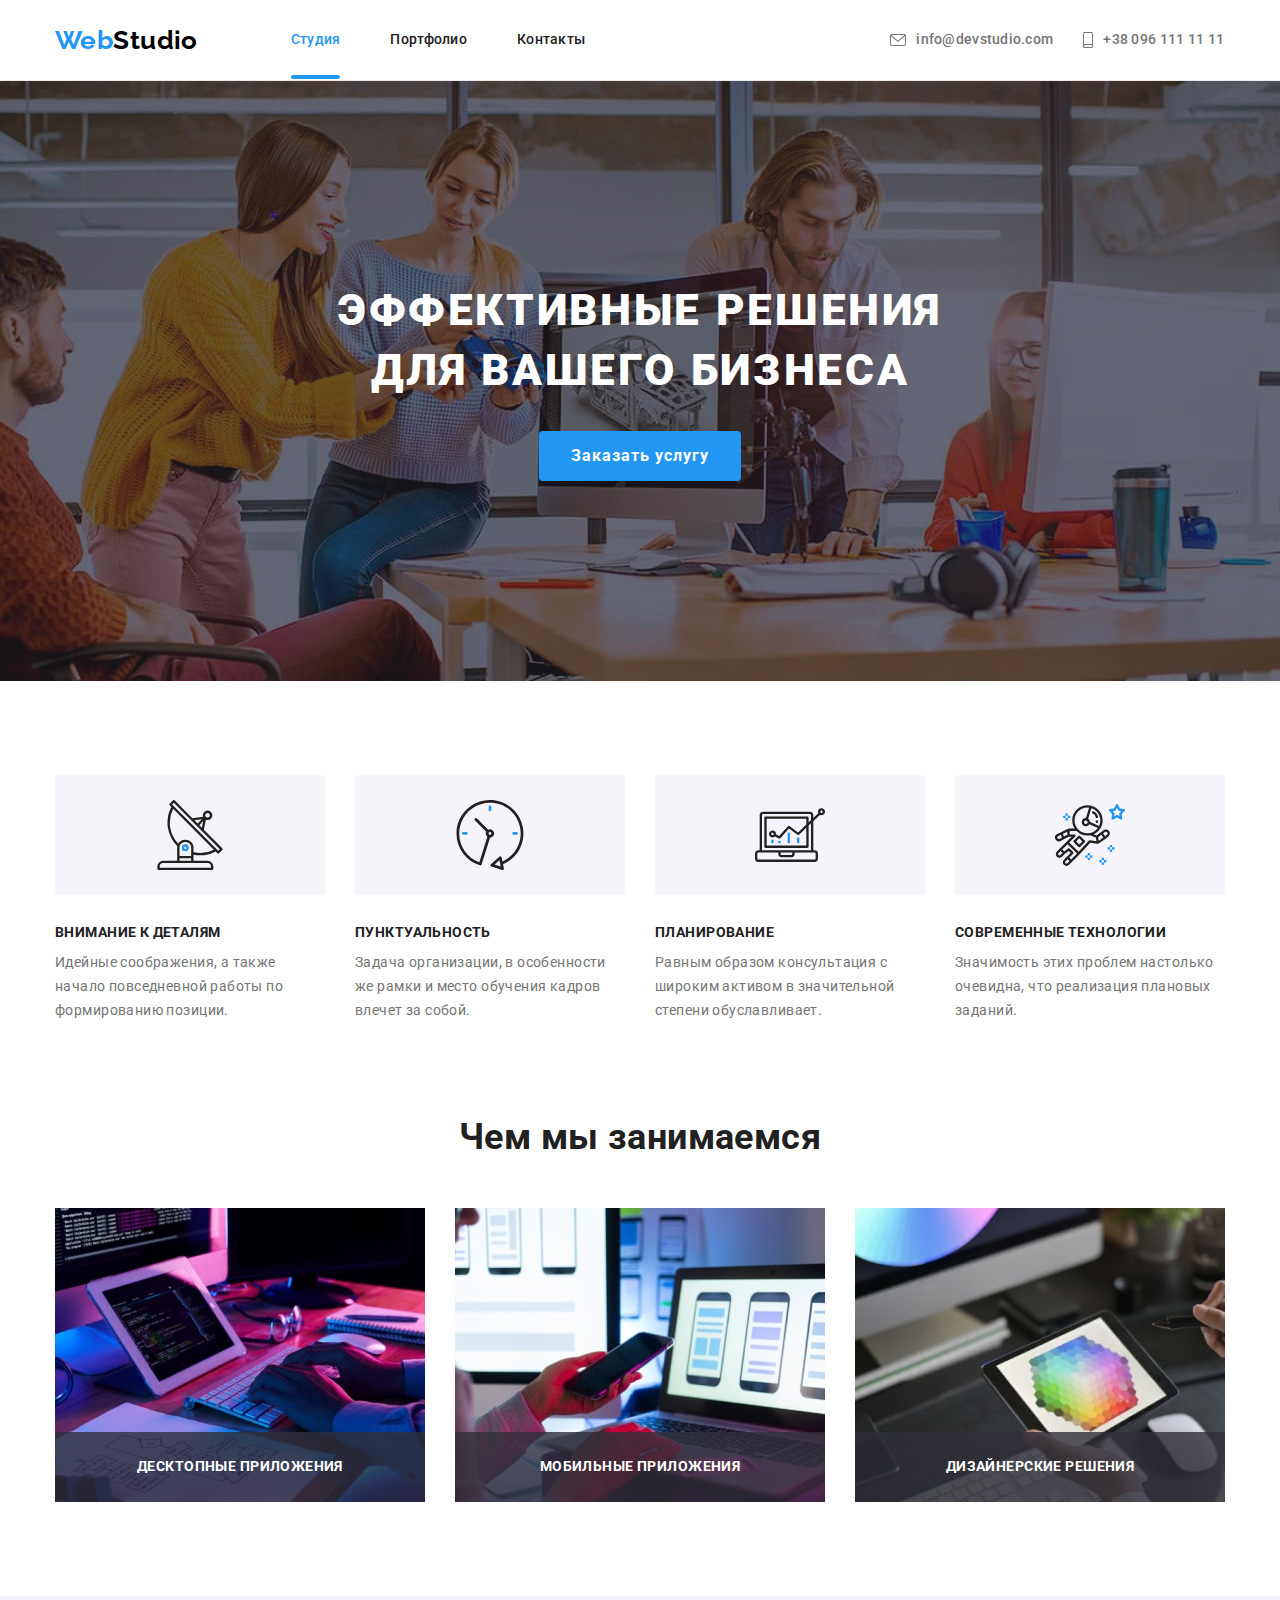
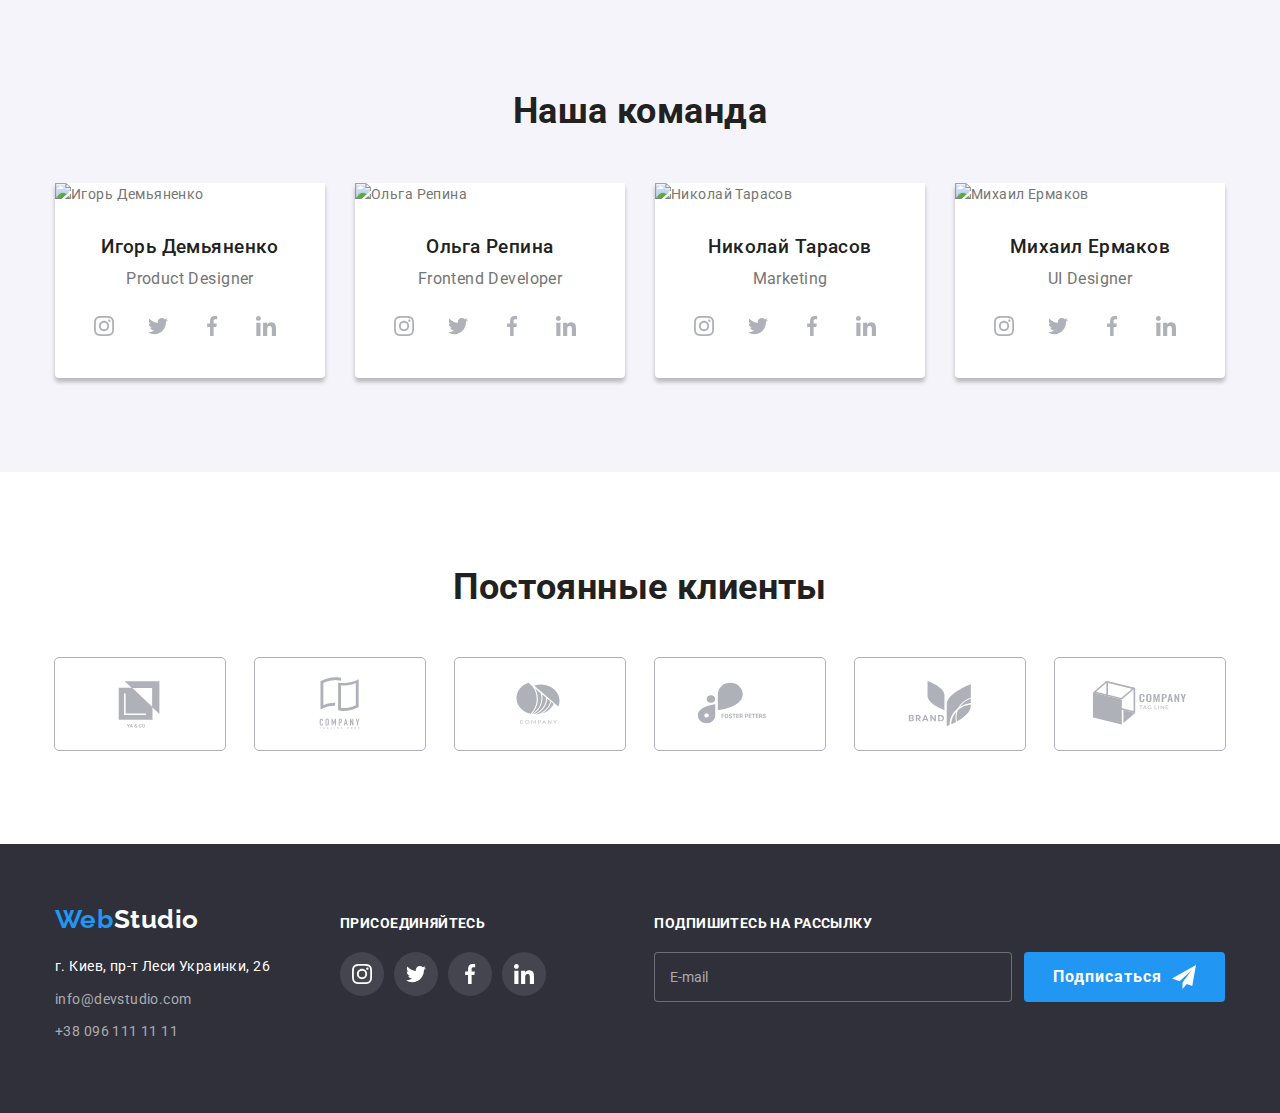
==== commit 50bce5b2: "almost full index" ====
--- a/index.html
+++ b/index.html
@@ -11,7 +11,7 @@
     <!--Шапка страницы-->
 
     <header class="page-header">
-      <div class="container header__cont">
+      <div class="container">
         <!-- Навигация по странице -->
 
         <nav class="page-nav">
@@ -53,7 +53,7 @@
 
             <ul class="cont__list">
               <li class="cont__item">
-                <a href="mailto:info@devstudio.com" class="cont__link">
+                <a href="mailto:info@devstudio.com" class="cont__link mail__link">
                   <svg width="16" height="12" class="cont__icon">
                     <use href="./img/sprite.svg#envelope"></use>
                   </svg>
@@ -69,6 +69,9 @@
                 </a>
               </li>
             </ul>
+
+            <!-- Соцсети шапки -->
+
             <ul class="social-mob__list">
               <li class="social-mob__item">
                 <a href="/" class="social-mob__link">Instagram</a>
@@ -107,8 +110,8 @@
       <section class="feature__sect section">
         <div class="container">
           <h2 class="visually-hidden">Особенности работы</h2>
-          <ul class="feature__list">
-            <li class="feature__card">
+          <ul class="feature__list grid">
+            <li class="feature__card grid__item">
               <div class="feature__cont">
                 <svg class="feature__icon">
                   <use href="./img/sprite.svg#antenna"></use>
@@ -120,7 +123,7 @@
                 формированию позиции.
               </p>
             </li>
-            <li class="feature__card">
+            <li class="feature__card grid__item">
               <div class="feature__cont">
                 <svg class="feature__icon">
                   <use href="./img/sprite.svg#clock"></use>
@@ -132,7 +135,7 @@
                 кадров влечет за собой.
               </p>
             </li>
-            <li class="feature__card">
+            <li class="feature__card grid__item">
               <div class="feature__cont">
                 <svg class="feature__icon">
                   <use href="./img/sprite.svg#diagram"></use>
@@ -144,7 +147,7 @@
                 степени обуславливает.
               </p>
             </li>
-            <li class="feature__card">
+            <li class="feature__card grid__item">
               <div class="feature__cont">
                 <svg class="feature__icon">
                   <use href="./img/sprite.svg#astronaut"></use>
@@ -211,8 +214,8 @@
       <section class="team__section section">
         <div class="container">
           <h2 class="section__title">Наша команда</h2>
-          <ul class="team__list">
-            <li class="team__card">
+          <ul class="team__list grid">
+            <li class="team__card grid__item">
               <img
                 src="./images/photo1.jpg"
                 alt="Игорь Демьяненко"
@@ -255,7 +258,7 @@
                 </ul>
               </div>
             </li>
-            <li class="team__card">
+            <li class="team__card grid__item">
               <img src="./images/photo2.jpg" alt="Ольга Репина" width="270" />
               <div class="team__text">
                 <h3 class="team__name">Ольга Репина</h3>
@@ -294,7 +297,7 @@
                 </ul>
               </div>
             </li>
-            <li class="team__card">
+            <li class="team__card grid__item">
               <img
                 src="./images/photo3.jpg"
                 alt="Николай Тарасов"
@@ -337,7 +340,7 @@
                 </ul>
               </div>
             </li>
-            <li class="team__card">
+            <li class="team__card grid__item">
               <img src="./images/photo4.jpg" alt="Михаил Ермаков" width="270" />
               <div class="team__text">
                 <h3 class="team__name">Михаил Ермаков</h3>
@@ -386,43 +389,43 @@
         <div class="container">
           <h2 class="section__title">Постоянные клиенты</h2>
           <div>
-            <ul class="client__list">
-              <li class="client__item">
+            <ul class="client__list grid">
+              <li class="client__item grid__item">
                 <a href="/" class="client__link">
                   <svg class="client__icon">
                     <use href="./img/sprite.svg#client1"></use>
                   </svg>
                 </a>
               </li>
-              <li class="client__item">
+              <li class="client__item grid__item">
                 <a href="/" class="client__link">
                   <svg class="client__icon">
                     <use href="./img/sprite.svg#client2"></use>
                   </svg>
                 </a>
               </li>
-              <li class="client__item">
+              <li class="client__item grid__item">
                 <a href="/" class="client__link">
                   <svg class="client__icon">
                     <use href="./img/sprite.svg#client3"></use>
                   </svg>
                 </a>
               </li>
-              <li class="client__item">
+              <li class="client__item grid__item">
                 <a href="/" class="client__link">
                   <svg class="client__icon">
                     <use href="./img/sprite.svg#client4"></use>
                   </svg>
                 </a>
               </li>
-              <li class="client__item">
+              <li class="client__item grid__item">
                 <a href="/" class="client__link">
                   <svg class="client__icon">
                     <use href="./img/sprite.svg#client5"></use>
                   </svg>
                 </a>
               </li>
-              <li class="client__item">
+              <li class="client__item grid__item">
                 <a href="/" class="client__link">
                   <svg class="client__icon">
                     <use href="./img/sprite.svg#client6"></use>
@@ -444,24 +447,28 @@
             Web
             <span class="logo-end-foot">Studio</span>
           </a>
+
+          <!-- Адрес -->
+
           <address>
             <ul class="cont-foot__list">
               <li class="cont-foot__item contact-first">
                 г. Киев, пр-т Леси Украинки, 26
               </li>
               <li class="cont-foot__item">
-                <a href="mailto:info@devstudio.com" class="cont-foot__link"
-                  >info@devstudio.com</a
-                >
+                <a href="mailto:info@devstudio.com" class="cont-foot__link">
+                  info@devstudio.com</a>
               </li>
               <li class="cont-foot__item">
-                <a href="tel:+380961111111" class="cont-foot__link"
-                  >+38 096 111 11 11</a
-                >
+                <a href="tel:+380961111111" class="cont-foot__link">
+                  +38 096 111 11 11</a>
               </li>
             </ul>
           </address>
         </div>
+
+        <!-- Соцсети подвала -->
+
         <div class="social-foot__cont">
           <p class="social-foot__text">присоединяйтесь</p>
           <div>
@@ -497,6 +504,9 @@
             </ul>
           </div>
         </div>
+
+        <!-- Подписка -->
+
         <div class="mailing__cont">
           <p class="social-foot__text">подпишитесь на рассылку</p>
           <form name="mailing-form" class="mailing__form">
@@ -562,8 +572,8 @@
             <textarea
               name="comment"
               placeholder="Введите текст"
-              class="modal__area"
-            ></textarea>
+              class="modal__area">
+            </textarea>
           </label>
           <label class="modal__checkbox">
             <input
@@ -571,10 +581,11 @@
               name="agreement"
               class="checkbox visually-hidden"
             />
-            <span class="checkbox__icon"
-              ><svg class="checkbox__svg">
-                <use href="./img/sprite.svg#check"></use></svg
-            ></span>
+            <span class="checkbox__icon">
+              <svg class="checkbox__svg">
+                <use href="./img/sprite.svg#check"></use>
+              </svg>
+            </span>
             <span>Соглашаюсь с рассылкой и принимаю</span>
             <a href="/" class="modal__link">Условия договора</a>
           </label>
--- a/css/main.min.css
+++ b/css/main.min.css
@@ -1,2 +1,2 @@
-@import url("https://cdnjs.cloudflare.com/ajax/libs/modern-normalize/1.1.0/modern-normalize.min.css");@import url("https://fonts.googleapis.com/css2?family=Raleway:wght@700&family=Roboto:wght@400;500;700;900&display=swap");:root{--primary-text-color: #757575;--secondary-text-color: #212121;--primary-color: #ffffff;--accent-color: #2196f3;--hover-color: #188ce8;--primary-bgc: #2f303a;--secondary-bgc: #f5f4fa;--sprite-color: #afb1b8;--sprite-bgc: rgba(255, 255, 255, 0.1);--timing-dur: 250ms;--timing-func: cubic-bezier(0.4, 0, 0.2, 1);--indent: 30px;--items: 3}ul{list-style:none;padding:0;margin:0}a{text-decoration:none}h1,h2,h3,h4,h5,h6,p{margin:0}img{display:block;max-width:100%;height:auto}body{font-family:"Roboto", sans-serif;font-size:14px;line-height:1.7;letter-spacing:0.03em;color:var(--primary-text-color);background-color:var(--primary-color)}.section{padding:94px 0}.section__title{margin-bottom:50px;color:var(--secondary-text-color);font-weight:700;font-size:36px;line-height:1.17;text-align:center}.visually-hidden{position:absolute;width:1px;height:1px;margin:-1px;border:0;padding:0;white-space:nowrap;-webkit-clip-path:inset(100%);clip-path:inset(100%);clip:rect(0 0 0 0);overflow:hidden}.container{margin:0 auto;padding:0 15px}@media screen and (min-width: 480px){.container{width:480px}}@media screen and (min-width: 768px){.container{width:768px}}@media screen and (min-width: 1200px){.container{width:1200px}}.logo{color:var(--accent-color);font-family:'Raleway';font-weight:700;font-size:24px;line-height:1.17;word-spacing:-0.24em}@media screen and (min-width: 1200px){.logo{font-size:26px;line-height:1.19}}.hero__btn,.mailing__btn,.modal__btn,.filter__btn{color:var(--primary-color);background-color:var(--accent-color);border:none;border-radius:4px;font-family:inherit;font-weight:700;font-size:16px;line-height:1.88;text-align:center;letter-spacing:0.06em;cursor:pointer;-webkit-transition:background-color var(--timing-dur) var(--timing-func);transition:background-color var(--timing-dur) var(--timing-func)}.social__list,.social-team__list{display:-webkit-box;display:-ms-flexbox;display:flex}.social__list .social__item:not(last-child),.social-team__list .social__item:not(last-child){margin-right:10px}.social__item{width:44px;height:44px}.social__link,.social-foot__link{display:-webkit-box;display:-ms-flexbox;display:flex;-webkit-box-align:center;-ms-flex-align:center;align-items:center;-webkit-box-pack:center;-ms-flex-pack:center;justify-content:center;width:100%;height:100%;border-radius:50%;-webkit-transition:background-color var(--timing-dur) var(--timing-func);transition:background-color var(--timing-dur) var(--timing-func)}.social__link:hover,.social-foot__link:hover,.social__link:focus,.social-foot__link:focus{background-color:var(--accent-color)}.social__icon,.social-team__icon{width:20px;height:20px;fill:var(--primary-color)}.project__list{display:-webkit-box;display:-ms-flexbox;display:flex;-ms-flex-wrap:wrap;flex-wrap:wrap;gap:var(--indent)}.project__card{-ms-flex-preferred-size:calc((100% - var(--indent) * (var(--items) - 1)) / var(--items));flex-basis:calc((100% - var(--indent) * (var(--items) - 1)) / var(--items))}@media screen and (min-width: 768px){.logo-header{margin-right:88px}}@media screen and (min-width: 1200px){.logo-header{margin-right:93px}}.logo-end{color:#000000}.page-nav{display:-webkit-box;display:-ms-flexbox;display:flex;-webkit-box-align:center;-ms-flex-align:center;align-items:center}@media screen and (min-width: 768px){.page-nav{-webkit-box-pack:center;-ms-flex-pack:center;justify-content:center}}.menu__btn{margin:0 0 0 auto;padding:0;background-color:transparent;border:none;cursor:pointer;z-index:10}.menu__btn .close-menu__icon{display:none}.menu__btn .menu__icon{-webkit-transition:fill var(--timing-dur) var(--timing-func);transition:fill var(--timing-dur) var(--timing-func)}.menu__btn.is-open .close-menu__icon{display:block;-webkit-transition:fill var(--timing-dur) var(--timing-func);transition:fill var(--timing-dur) var(--timing-func)}.menu__btn.is-open .menu__icon{display:none}.menu__btn:hover .menu__icon,.menu__btn:focus .menu__icon{fill:var(--accent-color)}.menu__btn:hover .close-menu__icon,.menu__btn:focus .close-menu__icon{fill:var(--accent-color)}@media screen and (min-width: 768px){.menu__btn{display:none}}@media screen and (max-width: 767px){.mobile__cont{display:none;position:absolute;top:0;left:0;width:100%;height:800px;padding:48px 40px;background-color:var(--primary-color)}}.mobile__cont.is-open{display:block}@media screen and (min-width: 768px){.mobile__cont{display:-webkit-box;display:-ms-flexbox;display:flex}}@media screen and (min-width: 768px){.nav__list{display:-webkit-box;display:-ms-flexbox;display:flex;-webkit-box-align:center;-ms-flex-align:center;align-items:center}}.nav__link{color:var(--secondary-text-color);font-weight:500;font-size:40px;line-height:1.17;letter-spacing:0.02em;-webkit-transition:color var(--timing-dur) var(--timing-func);transition:color var(--timing-dur) var(--timing-func)}.nav__link:hover,.nav__link:focus{color:var(--accent-color)}@media screen and (min-width: 768px){.nav__link{padding:32px 0;font-size:14px;line-height:1.14}}.active__link{color:var(--accent-color)}@media screen and (min-width: 768px){.active__link{position:relative}.active__link::after{content:'';position:absolute;bottom:0;display:block;width:100%;height:4px;border-radius:2px;background-color:var(--accent-color)}.active__link:hover::after,.active__link:focus::after{-webkit-animation:scaleline var(--timing-dur) var(--timing-func);animation:scaleline var(--timing-dur) var(--timing-func)}}@-webkit-keyframes scaleline{0%{-webkit-transform:scale(0);transform:scale(0)}100%{-webkit-transform:scale(1);transform:scale(1)}}@keyframes scaleline{0%{-webkit-transform:scale(0);transform:scale(0)}100%{-webkit-transform:scale(1);transform:scale(1)}}@media screen and (max-width: 767px){.nav__list .nav__item:not(:last-child){margin-bottom:32px}}@media screen and (min-width: 768px){.nav__list .nav__item:not(:last-child){margin-right:50px}}@media screen and (max-width: 767px){.cont__list{display:-webkit-box;display:-ms-flexbox;display:flex;-webkit-box-orient:vertical;-webkit-box-direction:reverse;-ms-flex-direction:column-reverse;flex-direction:column-reverse;margin-top:300px}}@media screen and (min-width: 768px){.cont__list{margin-left:auto;padding:21px 0}}.cont__icon{display:none}@media screen and (min-width: 768px){.cont__icon{display:block;margin-right:10px;fill:var(--primary-text-color);-webkit-transition:fill var(--timing-dur) var(--timing-func);transition:fill var(--timing-dur) var(--timing-func)}.cont__link:hover .cont__icon,.cont__link:focus .cont__icon{fill:currentColor}}.cont__link{color:var(--primary-text-color);font-weight:500;font-size:24px;line-height:1.17;letter-spacing:0.02em;-webkit-transition:color var(--timing-dur) var(--timing-func);transition:color var(--timing-dur) var(--timing-func)}.cont__link:hover,.cont__link:focus{color:var(--accent-color)}@media screen and (min-width: 768px){.cont__link{display:-webkit-box;display:-ms-flexbox;display:flex;-webkit-box-align:center;-ms-flex-align:center;align-items:center;font-size:14px;line-height:1.14}}@media screen and (min-width: 1200px){.cont__link{padding:32px 0}}@media screen and (max-width: 767px){.tel__link{color:var(--accent-color);font-weight:500;font-size:34px;line-height:1.18}}@media screen and (max-width: 767px){.cont__list .cont__item:not(last-child){margin-top:32px}}@media screen and (min-width: 768px){.cont__list .cont__item:not(last-child){margin-right:50px}}.social-mob__list{display:-webkit-box;display:-ms-flexbox;display:flex;margin-top:64px}@media screen and (min-width: 768px){.social-mob__list{display:none}}.social-mob__list .social-mob__item:not(last-child){margin-right:10px;border-right:1px solid var(--secondary-text-color-color)}.social-mob__link{color:var(--accent-color);font-weight:500;font-size:18px;line-height:1.22;letter-spacing:0.02em}@media screen and (max-width: 767px){.header__cont{position:relative}}.page-header{border-bottom:1px solid #ECECEC}.hero{padding:200px 0;text-align:center;max-width:1600px;height:600px;margin:0 auto;background-image:-webkit-gradient(linear, left top, right top, from(rgba(47,48,58,0.4)), to(rgba(47,48,58,0.4))),url("../images/hero-img.jpg");background-image:linear-gradient(to right, rgba(47,48,58,0.4), rgba(47,48,58,0.4)),url("../images/hero-img.jpg");background-repeat:no-repeat;background-position:center;background-size:cover}.hero__title{margin:0 auto 30px auto;max-width:696px;color:var(--primary-color);font-weight:900;font-size:44px;line-height:1.36;letter-spacing:0.06em;text-transform:uppercase}.hero__btn{padding:10px 32px}.hero__btn:hover,.hero__btn:focus{background-color:var(--hover-color)}.feature__list{display:-webkit-box;display:-ms-flexbox;display:flex}.feature__list .feature__card:not(last-child){margin-right:30px}.feature__cont{display:-webkit-box;display:-ms-flexbox;display:flex;-webkit-box-align:center;-ms-flex-align:center;align-items:center;-webkit-box-pack:center;-ms-flex-pack:center;justify-content:center;width:270px;height:120px;background-color:var(--secondary-bgc);border-radius:4px}.feature__icon{width:70px;height:70px}.feature__card{text-align:left}.feature__title{margin:30px 0 10px 0;color:var(--secondary-text-color);font-weight:700;font-size:14px;line-height:1.14;text-transform:uppercase}.feature__text{max-width:270px}.activity__sect{display:none}@media screen and (min-width: 768px){.activity__sect{display:block;padding-top:0}}.activity__list{display:-webkit-box;display:-ms-flexbox;display:flex}.activity__list .activity__item:not(last-child){margin-right:30px}.activity__thumb{position:relative}.activity__label{position:absolute;display:-webkit-box;display:-ms-flexbox;display:flex;-webkit-box-align:center;-ms-flex-align:center;align-items:center;-webkit-box-pack:center;-ms-flex-pack:center;justify-content:center;width:100%;height:70px;bottom:0;background-color:rgba(47,48,58,0.8)}.activity__text{color:var(--primary-color);font-weight:700;line-height:1.14;text-align:center;text-transform:uppercase}.team__section{background-color:var(--secondary-bgc)}.team__list{display:-webkit-box;display:-ms-flexbox;display:flex}.team__list .team__card:not(last-child){margin-right:30px}.team__card{border-radius:0px 0px 4px 4px;background-color:var(--primary-color);-webkit-box-shadow:0 4px 4px rgba(0,0,0,0.25);box-shadow:0 4px 4px rgba(0,0,0,0.25)}.team__text{padding-top:30px;font-size:16px;line-height:1.19;text-align:center}.team__name{margin-bottom:10px;color:var(--secondary-text-color);font-weight:500}.team__social{padding:16px 0 30px 0}.social-team__list{-webkit-box-pack:center;-ms-flex-pack:center;justify-content:center}.social-team__icon{fill:var(--sprite-color);-webkit-transition:fill var(--timing-dur) var(--timing-func);transition:fill var(--timing-dur) var(--timing-func)}.social__link:hover .social-team__icon,.social-foot__link:hover .social-team__icon,.social__link:focus .social-team__icon,.social-foot__link:focus .social-team__icon{fill:var(--primary-color)}.client__list{display:-webkit-box;display:-ms-flexbox;display:flex}.client__list .client__item:not(last-child){margin-right:30px}.client__item{width:170px;height:92px}.client__link{display:-webkit-box;display:-ms-flexbox;display:flex;-webkit-box-align:center;-ms-flex-align:center;align-items:center;-webkit-box-pack:center;-ms-flex-pack:center;justify-content:center;width:100%;height:100%;outline:1px solid var(--sprite-color);border-radius:4px;-webkit-transition:outline var(--timing-dur) var(--timing-func);transition:outline var(--timing-dur) var(--timing-func)}.client__link:hover,.client__link:focus{outline:1px solid var(--accent-color)}.client__icon{width:106px;height:60px;fill:var(--sprite-color);-webkit-transition:fill var(--timing-dur) var(--timing-func);transition:fill var(--timing-dur) var(--timing-func)}.client__link:hover .client__icon,.client__link:focus .client__icon{fill:var(--accent-color)}.page-footer{padding:60px 0;background-color:var(--primary-bgc)}.foot__cont{display:-webkit-box;display:-ms-flexbox;display:flex;-webkit-box-align:baseline;-ms-flex-align:baseline;align-items:baseline}.logo-footer{display:block;margin-bottom:20px}.logo-end-foot{color:var(--primary-color)}.cont-foot__list{font-style:normal}.contact-first{color:var(--primary-color)}.cont-foot__list .cont-foot__item:not(last-child){margin-bottom:9px}.cont-foot__link{color:rgba(255,255,255,0.6);-webkit-transition:color var(--timing-dur) var(--timing-func);transition:color var(--timing-dur) var(--timing-func)}.cont-foot__link:hover,.cont-foot__link:focus{color:var(--accent-color)}.social-foot__cont{margin-left:70px}.social-foot__text{margin-bottom:20px;color:var(--primary-color);font-weight:700;line-height:1.14;text-transform:uppercase}.social-foot__link{background-color:var(--sprite-bgc)}.mailing__cont{margin-left:auto}.mailing__form{display:-webkit-box;display:-ms-flexbox;display:flex}.mailing__input{padding:15px;width:358px;height:50px;background-color:var(--primary-bgc);border:1px solid rgba(255,255,255,0.3);border-radius:4px;color:rgba(255,255,255,0.6);-webkit-transition:border var(--timing-dur) var(--timing-func),-webkit-box-shadow var(--timing-dur) var(--timing-func);transition:border var(--timing-dur) var(--timing-func),-webkit-box-shadow var(--timing-dur) var(--timing-func);transition:border var(--timing-dur) var(--timing-func),box-shadow var(--timing-dur) var(--timing-func);transition:border var(--timing-dur) var(--timing-func),box-shadow var(--timing-dur) var(--timing-func),-webkit-box-shadow var(--timing-dur) var(--timing-func)}.mailing__input::-webkit-input-placeholder{color:rgba(255,255,255,0.6)}.mailing__input:-ms-input-placeholder{color:rgba(255,255,255,0.6)}.mailing__input::-ms-input-placeholder{color:rgba(255,255,255,0.6)}.mailing__input::placeholder{color:rgba(255,255,255,0.6)}.mailing__input:hover,.mailing__input:focus{border:1px solid var(--accent-color);-webkit-box-shadow:0px 4px 4px rgba(0,0,0,0.15);box-shadow:0px 4px 4px rgba(0,0,0,0.15);outline:none}.mailing__btn{padding:10px 29px;margin-left:12px;display:-webkit-box;display:-ms-flexbox;display:flex;-webkit-box-align:center;-ms-flex-align:center;align-items:center;-webkit-transition:-webkit-box-shadow var(--timing-dur) var(--timing-func);transition:-webkit-box-shadow var(--timing-dur) var(--timing-func);transition:box-shadow var(--timing-dur) var(--timing-func);transition:box-shadow var(--timing-dur) var(--timing-func), -webkit-box-shadow var(--timing-dur) var(--timing-func)}.mailing__btn:hover,.mailing__btn:focus{background-color:var(--hover-color);-webkit-box-shadow:0px 4px 4px rgba(0,0,0,0.15);box-shadow:0px 4px 4px rgba(0,0,0,0.15)}.mailing__icon{margin-left:10px;width:24px;height:24px}.modal__backdrop{position:fixed;top:0;left:0;width:100vw;height:100vh;visibility:1;opacity:1;-webkit-transform:scale(1);transform:scale(1);background:rgba(0,0,0,0.2);-webkit-transition:opacity var(--timing-dur) var(--timing-func),-webkit-transform var(--timing-dur) var(--timing-func);transition:opacity var(--timing-dur) var(--timing-func),-webkit-transform var(--timing-dur) var(--timing-func);transition:opacity var(--timing-dur) var(--timing-func),transform var(--timing-dur) var(--timing-func);transition:opacity var(--timing-dur) var(--timing-func),transform var(--timing-dur) var(--timing-func),-webkit-transform var(--timing-dur) var(--timing-func)}.modal__backdrop.is-hidden{visibility:hidden;opacity:0;-webkit-transform:scale(0.5);transform:scale(0.5);pointer-events:none}.modal__cont{position:absolute;padding:40px;top:50%;left:50%;width:528px;background:var(--primary-color);-webkit-box-shadow:0px 1px 3px rgba(0,0,0,0.12),0px 1px 1px rgba(0,0,0,0.14),0px 2px 1px rgba(0,0,0,0.2);box-shadow:0px 1px 3px rgba(0,0,0,0.12),0px 1px 1px rgba(0,0,0,0.14),0px 2px 1px rgba(0,0,0,0.2);border-radius:4px;-webkit-transform:translate(-50%, -50%);transform:translate(-50%, -50%)}.close__btn{position:absolute;top:0;right:0;margin:8px 8px 0 0;display:-webkit-box;display:-ms-flexbox;display:flex;-webkit-box-align:center;-ms-flex-align:center;align-items:center;-webkit-box-pack:center;-ms-flex-pack:center;justify-content:center;width:30px;height:30px;background-color:var(--primary-color);border:1px solid rgba(0,0,0,0.1);border-radius:50%;cursor:pointer;-webkit-transition:-webkit-box-shadow var(--timing-dur) var(--timing-func);transition:-webkit-box-shadow var(--timing-dur) var(--timing-func);transition:box-shadow var(--timing-dur) var(--timing-func);transition:box-shadow var(--timing-dur) var(--timing-func), -webkit-box-shadow var(--timing-dur) var(--timing-func)}.close__btn:hover,.close__btn:focus{-webkit-box-shadow:0px 4px 4px rgba(0,0,0,0.25);box-shadow:0px 4px 4px rgba(0,0,0,0.25)}.close__icon{-webkit-transition:fill var(--timing-dur) var(--timing-func);transition:fill var(--timing-dur) var(--timing-func)}.close__btn:hover .close__icon,.close__btn:focus .close__icon{fill:var(--accent-color)}.modal__form{display:-webkit-box;display:-ms-flexbox;display:flex;-webkit-box-orient:vertical;-webkit-box-direction:normal;-ms-flex-direction:column;flex-direction:column}.modal__title{margin-bottom:12px;color:var(--secondary-text-color);font-weight:700;font-size:20px;line-height:1.15;text-align:center}.modal__field{position:relative;margin-bottom:10px;display:-webkit-box;display:-ms-flexbox;display:flex;-webkit-box-orient:vertical;-webkit-box-direction:normal;-ms-flex-direction:column;flex-direction:column;width:100%}.modal__label{font-size:12px;line-height:1.17;letter-spacing:0.01em}.modal__input{margin-top:4px;padding:11px 12px 11px 42px;border:1px solid rgba(33,33,33,0.2);border-radius:4px;-webkit-transition:border var(--timing-dur) var(--timing-func);transition:border var(--timing-dur) var(--timing-func)}.modal__input:hover,.modal__input:focus{border:1px solid var(--accent-color);outline:none}.modal__icon{position:absolute;top:50%;left:12px;width:18px;height:18px;-webkit-transition:fill var(--timing-dur) var(--timing-func);transition:fill var(--timing-dur) var(--timing-func)}.modal__input:hover+.modal__icon,.modal__input:focus+.modal__icon{fill:var(--accent-color)}.modal__svg{width:100%;height:100%}.modal__comment{margin-bottom:20px;display:-webkit-box;display:-ms-flexbox;display:flex;-webkit-box-orient:vertical;-webkit-box-direction:normal;-ms-flex-direction:column;flex-direction:column;width:100%}.modal__area{margin-top:4px;padding:12px 16px;height:120px;border:1px solid rgba(33,33,33,0.2);border-radius:4px;resize:none;font-size:12px;-webkit-transition:border var(--timing-dur) var(--timing-func);transition:border var(--timing-dur) var(--timing-func)}.modal__area:hover,.modal__area:focus{border:1px solid var(--accent-color);outline:none}.modal__area::-webkit-input-placeholder{color:rgba(117,117,117,0.5);-webkit-transition:font-size var(--timing-dur) var(--timing-func);transition:font-size var(--timing-dur) var(--timing-func)}.modal__area:-ms-input-placeholder{color:rgba(117,117,117,0.5);-webkit-transition:font-size var(--timing-dur) var(--timing-func);transition:font-size var(--timing-dur) var(--timing-func)}.modal__area::-ms-input-placeholder{color:rgba(117,117,117,0.5);-webkit-transition:font-size var(--timing-dur) var(--timing-func);transition:font-size var(--timing-dur) var(--timing-func)}.modal__area::placeholder{color:rgba(117,117,117,0.5);-webkit-transition:font-size var(--timing-dur) var(--timing-func);transition:font-size var(--timing-dur) var(--timing-func)}.modal__area:hover::-webkit-input-placeholder,.modal__area:focus::-webkit-input-placeholder{font-size:14px}.modal__area:hover:-ms-input-placeholder,.modal__area:focus:-ms-input-placeholder{font-size:14px}.modal__area:hover::-ms-input-placeholder,.modal__area:focus::-ms-input-placeholder{font-size:14px}.modal__area:hover::placeholder,.modal__area:focus::placeholder{font-size:14px}.modal__checkbox{margin-bottom:30px;display:-webkit-box;display:-ms-flexbox;display:flex;-webkit-box-align:center;-ms-flex-align:center;align-items:center;-webkit-box-pack:center;-ms-flex-pack:center;justify-content:center}.checkbox__icon{display:-webkit-box;display:-ms-flexbox;display:flex;-webkit-box-align:center;-ms-flex-align:center;align-items:center;-webkit-box-pack:center;-ms-flex-pack:center;justify-content:center;margin-right:8px;width:16px;height:15px;border:2px solid var(--secondary-text-color);border-radius:3px;-webkit-transition:background-color var(--timing-dur) var(--timing-func),border var(--timing-dur) var(--timing-func);transition:background-color var(--timing-dur) var(--timing-func),border var(--timing-dur) var(--timing-func)}.checkbox:focus+.checkbox__icon{border:2px solid var(--accent-color)}.checkbox:checked+.checkbox__icon{border:none;background-color:var(--accent-color)}.checkbox__svg{width:100%;height:100%;fill:transparent;-webkit-transition:fill var(--timing-dur) var(--timing-func);transition:fill var(--timing-dur) var(--timing-func)}.checkbox:checked+.checkbox__icon .checkbox__svg{fill:var(--primary-color)}.modal__link{padding-left:4px;color:var(--accent-color);text-decoration:underline}.modal__btn{padding:10px 55px;margin:0 auto;-webkit-transition:-webkit-box-shadow var(--timing-dur) var(--timing-func);transition:-webkit-box-shadow var(--timing-dur) var(--timing-func);transition:box-shadow var(--timing-dur) var(--timing-func);transition:box-shadow var(--timing-dur) var(--timing-func), -webkit-box-shadow var(--timing-dur) var(--timing-func)}.modal__btn:hover,.modal__btn:focus{background-color:var(--hover-color);-webkit-box-shadow:0px 4px 4px rgba(0,0,0,0.15);box-shadow:0px 4px 4px rgba(0,0,0,0.15)}.filter__list{display:-webkit-box;display:-ms-flexbox;display:flex;-webkit-box-pack:center;-ms-flex-pack:center;justify-content:center;margin-bottom:50px}.filter__list .filter__item:not(last-child){margin-right:8px}.filter__btn{padding:6px 22px;color:var(--secondary-text-color);background-color:var(--secondary-bgc);font-weight:500;line-height:1.63;letter-spacing:0.03em;-webkit-transition:color var(--timing-dur) var(--timing-func),-webkit-box-shadow var(--timing-dur) var(--timing-func);transition:color var(--timing-dur) var(--timing-func),-webkit-box-shadow var(--timing-dur) var(--timing-func);transition:color var(--timing-dur) var(--timing-func),box-shadow var(--timing-dur) var(--timing-func);transition:color var(--timing-dur) var(--timing-func),box-shadow var(--timing-dur) var(--timing-func),-webkit-box-shadow var(--timing-dur) var(--timing-func)}.filter__btn:active,.filter__btn:hover,.filter__btn:focus{color:var(--primary-color);background-color:var(--accent-color);-webkit-box-shadow:0px 3px 1px rgba(0,0,0,0.1),0px 1px 2px rgba(0,0,0,0.08),0px 2px 2px rgba(0,0,0,0.12);box-shadow:0px 3px 1px rgba(0,0,0,0.1),0px 1px 2px rgba(0,0,0,0.08),0px 2px 2px rgba(0,0,0,0.12)}.project__text{padding:20px 24px;border-bottom:1px solid #EEEEEE;border-left:1px solid #EEEEEE;border-right:1px solid #EEEEEE}.project__title{margin-bottom:4px;color:var(--secondary-text-color);font-weight:700;font-size:18px;line-height:2.0;letter-spacing:0.06em}.project__desc{color:var(--primary-text-color);font-size:16px;line-height:1.88}.project__link{display:block;-webkit-transition:-webkit-box-shadow var(--timing-dur) var(--timing-func);transition:-webkit-box-shadow var(--timing-dur) var(--timing-func);transition:box-shadow var(--timing-dur) var(--timing-func);transition:box-shadow var(--timing-dur) var(--timing-func), -webkit-box-shadow var(--timing-dur) var(--timing-func)}.project__link:hover,.project__link:focus{-webkit-box-shadow:0px 1px 1px rgba(0,0,0,0.12),0px 4px 4px rgba(0,0,0,0.06),1px 4px 6px rgba(0,0,0,0.16);box-shadow:0px 1px 1px rgba(0,0,0,0.12),0px 4px 4px rgba(0,0,0,0.06),1px 4px 6px rgba(0,0,0,0.16)}.project__thumb{position:relative;overflow:hidden}.project__overlay{position:absolute;top:0;height:100%;background-color:rgba(33,150,243,0.9);-webkit-transform:translateY(100%);transform:translateY(100%);-webkit-transition:-webkit-transform var(--timing-dur) var(--timing-func);transition:-webkit-transform var(--timing-dur) var(--timing-func);transition:transform var(--timing-dur) var(--timing-func);transition:transform var(--timing-dur) var(--timing-func), -webkit-transform var(--timing-dur) var(--timing-func)}.project__link:hover .project__overlay{-webkit-transform:translateY(0);transform:translateY(0)}.overlay__text{padding:63px 24px;color:var(--primary-color);font-size:18px;line-height:1.56}
+@import url("https://cdnjs.cloudflare.com/ajax/libs/modern-normalize/1.1.0/modern-normalize.min.css");@import url("https://fonts.googleapis.com/css2?family=Raleway:wght@700&family=Roboto:wght@400;500;700;900&display=swap");:root{--primary-text-color: #757575;--secondary-text-color: #212121;--primary-color: #ffffff;--accent-color: #2196f3;--hover-color: #188ce8;--primary-bgc: #2f303a;--secondary-bgc: #f5f4fa;--sprite-color: #afb1b8;--sprite-bgc: rgba(255, 255, 255, 0.1);--timing-dur: 250ms;--timing-func: cubic-bezier(0.4, 0, 0.2, 1);--indent: 30px;--items: 1}ul{list-style:none;padding:0;margin:0}a{text-decoration:none}h1,h2,h3,h4,h5,h6,p{margin:0}img{display:block;max-width:100%;height:auto}body{font-family:"Roboto", sans-serif;font-size:14px;line-height:1.7;letter-spacing:0.03em;color:var(--primary-text-color);background-color:var(--primary-color)}.section{padding:60px 0}@media screen and (min-width: 1200px){.section{padding:94px 0}}.section__title{margin-bottom:var(--indent);color:var(--secondary-text-color);font-weight:700;font-size:28px;line-height:1.18;text-align:center}@media screen and (min-width: 1200px){.section__title{margin-bottom:50px;font-size:36px;line-height:1.17}}.visually-hidden{position:absolute;width:1px;height:1px;margin:-1px;border:0;padding:0;white-space:nowrap;-webkit-clip-path:inset(100%);clip-path:inset(100%);clip:rect(0 0 0 0);overflow:hidden}.container{margin:0 auto;padding:0 15px}@media screen and (min-width: 480px){.container{width:480px}}@media screen and (min-width: 768px){.container{width:768px}}@media screen and (min-width: 1200px){.container{width:1200px}}.logo{color:var(--accent-color);font-family:'Raleway';font-weight:700;font-size:24px;line-height:1.17;word-spacing:-0.22em}@media screen and (min-width: 1200px){.logo{font-size:26px;line-height:1.19}}.hero__btn,.mailing__btn,.modal__btn,.filter__btn{color:var(--primary-color);background-color:var(--accent-color);border:none;border-radius:4px;font-family:inherit;font-weight:700;font-size:16px;line-height:1.88;text-align:center;letter-spacing:0.06em;cursor:pointer;-webkit-transition:background-color var(--timing-dur) var(--timing-func);transition:background-color var(--timing-dur) var(--timing-func)}.social__list,.social-team__list{display:-webkit-box;display:-ms-flexbox;display:flex}.social__list .social__item:not(last-child),.social-team__list .social__item:not(last-child){margin-right:10px}.social__item{width:44px;height:44px}.social__link,.social-foot__link{display:-webkit-box;display:-ms-flexbox;display:flex;-webkit-box-align:center;-ms-flex-align:center;align-items:center;-webkit-box-pack:center;-ms-flex-pack:center;justify-content:center;width:100%;height:100%;border-radius:50%;-webkit-transition:background-color var(--timing-dur) var(--timing-func);transition:background-color var(--timing-dur) var(--timing-func)}.social__link:hover,.social-foot__link:hover,.social__link:focus,.social-foot__link:focus{background-color:var(--accent-color)}.social__icon,.social-team__icon{width:20px;height:20px;fill:var(--primary-color)}.grid{display:-webkit-box;display:-ms-flexbox;display:flex;-ms-flex-wrap:wrap;flex-wrap:wrap;gap:var(--indent)}.grid__item{-ms-flex-preferred-size:calc((100% - var(--indent) * (var(--items) - 1)) / var(--items));flex-basis:calc((100% - var(--indent) * (var(--items) - 1)) / var(--items))}@media screen and (min-width: 768px){.logo-header{display:-webkit-box;display:-ms-flexbox;display:flex;margin-right:88px}}@media screen and (min-width: 1200px){.logo-header{margin-right:93px}}.logo-end{color:#000000}.page-nav{display:-webkit-box;display:-ms-flexbox;display:flex;-webkit-box-align:center;-ms-flex-align:center;align-items:center}.menu__btn{margin:0 0 0 auto;padding:0;background-color:transparent;border:none;cursor:pointer;z-index:10}.menu__btn .close-menu__icon{display:none}.menu__btn .menu__icon{-webkit-transition:fill var(--timing-dur) var(--timing-func);transition:fill var(--timing-dur) var(--timing-func)}.menu__btn.is-open .close-menu__icon{display:block;-webkit-transition:fill var(--timing-dur) var(--timing-func);transition:fill var(--timing-dur) var(--timing-func)}.menu__btn.is-open .menu__icon{display:none}.menu__btn:hover .menu__icon,.menu__btn:focus .menu__icon{fill:var(--accent-color)}.menu__btn:hover .close-menu__icon,.menu__btn:focus .close-menu__icon{fill:var(--accent-color)}@media screen and (min-width: 768px){.menu__btn{display:none}}@media screen and (max-width: 767px){.mobile__cont{display:none;position:absolute;top:0;left:0;width:100%;height:800px;padding:48px 40px;background-color:var(--primary-color)}}.mobile__cont.is-open{display:block;z-index:1}@media screen and (min-width: 768px){.mobile__cont{display:-webkit-box;display:-ms-flexbox;display:flex}}@media screen and (min-width: 768px){.nav__list{display:-webkit-box;display:-ms-flexbox;display:flex;-webkit-box-align:center;-ms-flex-align:center;align-items:center}}.nav__link{color:var(--secondary-text-color);font-weight:500;font-size:40px;line-height:1.17;letter-spacing:0.02em;-webkit-transition:color var(--timing-dur) var(--timing-func);transition:color var(--timing-dur) var(--timing-func)}.nav__link:hover,.nav__link:focus{color:var(--accent-color)}@media screen and (min-width: 768px){.nav__link{padding:32px 0;font-size:14px;line-height:1.14}}.active__link{color:var(--accent-color)}@media screen and (min-width: 768px){.active__link{position:relative}.active__link::after{content:'';position:absolute;bottom:0;display:block;width:100%;height:4px;border-radius:2px;background-color:var(--accent-color)}.active__link:hover::after,.active__link:focus::after{-webkit-animation:scaleline var(--timing-dur) var(--timing-func);animation:scaleline var(--timing-dur) var(--timing-func)}@-webkit-keyframes scaleline{0%{-webkit-transform:scale(0);transform:scale(0)}100%{-webkit-transform:scale(1);transform:scale(1)}}@keyframes scaleline{0%{-webkit-transform:scale(0);transform:scale(0)}100%{-webkit-transform:scale(1);transform:scale(1)}}}@media screen and (max-width: 767px){.nav__item+.nav__item{margin-top:32px}}@media screen and (min-width: 768px){.nav__item+.nav__item{margin-left:50px}}@media screen and (max-width: 767px){.cont__list{display:-webkit-box;display:-ms-flexbox;display:flex;-webkit-box-orient:vertical;-webkit-box-direction:reverse;-ms-flex-direction:column-reverse;flex-direction:column-reverse;margin-top:300px}}@media screen and (min-width: 768px){.cont__list{margin-left:84px}}@media screen and (min-width: 1200px){.cont__list{display:-webkit-box;display:-ms-flexbox;display:flex;-webkit-box-align:center;-ms-flex-align:center;align-items:center;margin-left:305px}}.cont__icon{display:none}@media screen and (min-width: 768px){.cont__icon{display:block;margin-right:10px;fill:var(--primary-text-color);-webkit-transition:fill var(--timing-dur) var(--timing-func);transition:fill var(--timing-dur) var(--timing-func)}.cont__link:hover .cont__icon,.cont__link:focus .cont__icon{fill:currentColor}}.cont__link{color:var(--primary-text-color);font-weight:500;font-size:24px;line-height:1.17;letter-spacing:0.02em;-webkit-transition:color var(--timing-dur) var(--timing-func);transition:color var(--timing-dur) var(--timing-func)}.cont__link:hover,.cont__link:focus{color:var(--accent-color)}@media screen and (min-width: 768px){.cont__link{display:-webkit-box;display:-ms-flexbox;display:flex;-webkit-box-align:center;-ms-flex-align:center;align-items:center;font-size:12px}}@media screen and (min-width: 1200px){.cont__link{font-size:14px;line-height:1.14}}@media screen and (min-width: 768px){.mail__link{padding:20px 0 5px 0}}@media screen and (min-width: 1200px){.mail__link{padding:32px 0}}@media screen and (max-width: 767px){.tel__link{color:var(--accent-color);font-weight:500;font-size:34px;line-height:1.18}}@media screen and (min-width: 768px){.tel__link{padding:5px 0 20px 0}}@media screen and (min-width: 1200px){.tel__link{padding:32px 0}}@media screen and (max-width: 767px){.cont__item+.cont__item{margin-bottom:32px}}@media screen and (min-width: 1200px){.cont__item+.cont__item{margin-left:30px}}.social-mob__list{display:-webkit-box;display:-ms-flexbox;display:flex;margin-top:64px}@media screen and (min-width: 768px){.social-mob__list{display:none}}.social-mob__item+.social-mob__item{position:relative;margin-left:20px}.social-mob__item+.social-mob__item::before{position:absolute;left:-10px;content:'';display:block;height:100%;border-right:1px solid rgba(33,33,33,0.2)}.social-mob__link{color:var(--accent-color);font-weight:500;font-size:18px;line-height:1.22;letter-spacing:0.02em}.page-header{border-bottom:1px solid #ECECEC}@media screen and (max-width: 767px){.page-header{position:relative}}.hero{padding:118px 0;margin:0 auto;text-align:center;max-width:767px;height:400px;background-image:-webkit-gradient(linear, left top, right top, from(rgba(47,48,58,0.4)), to(rgba(47,48,58,0.4))),url("../img/hero-mobile.jpg");background-image:linear-gradient(to right, rgba(47,48,58,0.4), rgba(47,48,58,0.4)),url("../img/hero-mobile.jpg");background-repeat:no-repeat;background-position:center;background-size:cover}@media (min-device-pixel-ratio: 2), (-webkit-min-device-pixel-ratio: 2), (min-resolution: 192dpi), (min-resolution: 2dppx){.hero{background-image:-webkit-gradient(linear, left top, right top, from(rgba(47,48,58,0.4)), to(rgba(47,48,58,0.4))),url("../img/hero-mobile@2x.jpg");background-image:linear-gradient(to right, rgba(47,48,58,0.4), rgba(47,48,58,0.4)),url("../img/hero-mobile@2x.jpg")}}@media screen and (min-width: 768px){.hero{max-width:1199px;background-image:-webkit-gradient(linear, left top, right top, from(rgba(47,48,58,0.4)), to(rgba(47,48,58,0.4))),url("../img/hero-tablet.jpg");background-image:linear-gradient(to right, rgba(47,48,58,0.4), rgba(47,48,58,0.4)),url("../img/hero-tablet.jpg")}}@media screen and (min-width: 768px) and (min-device-pixel-ratio: 2), screen and (min-width: 768px) and (-webkit-min-device-pixel-ratio: 2), screen and (min-width: 768px) and (min-resolution: 192dpi), screen and (min-width: 768px) and (min-resolution: 2dppx){.hero{background-image:-webkit-gradient(linear, left top, right top, from(rgba(47,48,58,0.4)), to(rgba(47,48,58,0.4))),url("../img/hero-tablet@2x.jpg");background-image:linear-gradient(to right, rgba(47,48,58,0.4), rgba(47,48,58,0.4)),url("../img/hero-tablet@2x.jpg")}}@media screen and (min-width: 1200px){.hero{padding:200px 0;max-width:1600px;height:600px;background-image:-webkit-gradient(linear, left top, right top, from(rgba(47,48,58,0.4)), to(rgba(47,48,58,0.4))),url("../img/hero-desktop.jpg");background-image:linear-gradient(to right, rgba(47,48,58,0.4), rgba(47,48,58,0.4)),url("../img/hero-desktop.jpg")}}@media screen and (min-width: 1200px) and (min-device-pixel-ratio: 2), screen and (min-width: 1200px) and (-webkit-min-device-pixel-ratio: 2), screen and (min-width: 1200px) and (min-resolution: 192dpi), screen and (min-width: 1200px) and (min-resolution: 2dppx){.hero{background-image:-webkit-gradient(linear, left top, right top, from(rgba(47,48,58,0.4)), to(rgba(47,48,58,0.4))),url("../img/hero-desktop@2x.jpg");background-image:linear-gradient(to right, rgba(47,48,58,0.4), rgba(47,48,58,0.4)),url("../img/hero-desktop@2x.jpg")}}.hero__title{margin:0 auto 30px auto;max-width:360px;color:var(--primary-color);font-weight:900;font-size:26px;line-height:1.62;letter-spacing:0.06em;text-transform:uppercase}@media screen and (min-width: 1200px){.hero__title{max-width:696px;font-size:44px;line-height:1.36}}.hero__btn{padding:10px 32px}.hero__btn:hover,.hero__btn:focus{background-color:var(--hover-color)}@media screen and (min-width: 768px){.feature__list{display:-webkit-box;display:-ms-flexbox;display:flex;-ms-flex-wrap:wrap;flex-wrap:wrap;-ms-flex-preferred-size:calc(100% - var(--indent) / 2);flex-basis:calc(100% - var(--indent) / 2);gap:var(--indent)}}@media screen and (min-width: 1200px){.feature__list{-ms-flex-wrap:nowrap;flex-wrap:nowrap}}.feature__cont{display:-webkit-box;display:-ms-flexbox;display:flex;-webkit-box-align:center;-ms-flex-align:center;align-items:center;-webkit-box-pack:center;-ms-flex-pack:center;justify-content:center;width:450px;height:120px;background-color:var(--secondary-bgc);border-radius:4px}@media screen and (min-width: 768px){.feature__cont{width:354px}}@media screen and (min-width: 1200px){.feature__cont{width:270px}}.feature__icon{width:70px;height:70px}.feature__card{text-align:left}.feature__title{margin:30px 0 10px 0;color:var(--secondary-text-color);font-weight:700;font-size:14px;line-height:1.14;text-transform:uppercase}.feature__text{max-width:450px}@media screen and (min-width: 768px){.feature__text{max-width:354px}}@media screen and (min-width: 1200px){.feature__text{max-width:270px}}.activity__sect{display:none}@media screen and (min-width: 1200px){.activity__sect{display:block;padding-top:0}}.activity__list{display:-webkit-box;display:-ms-flexbox;display:flex;gap:var(--indent)}.activity__thumb{position:relative}.activity__label{position:absolute;display:-webkit-box;display:-ms-flexbox;display:flex;-webkit-box-align:center;-ms-flex-align:center;align-items:center;-webkit-box-pack:center;-ms-flex-pack:center;justify-content:center;width:100%;height:70px;bottom:0;background-color:rgba(47,48,58,0.8)}.activity__text{color:var(--primary-color);font-weight:700;line-height:1.14;text-align:center;text-transform:uppercase}.team__section{background-color:var(--secondary-bgc)}@media screen and (min-width: 768px){.team__list{display:-webkit-box;display:-ms-flexbox;display:flex;-ms-flex-wrap:wrap;flex-wrap:wrap;-ms-flex-preferred-size:calc(100% - var(--indent) / 2);flex-basis:calc(100% - var(--indent) / 2);gap:var(--indent)}}@media screen and (min-width: 1200px){.team__list{-ms-flex-wrap:nowrap;flex-wrap:nowrap}}.team__card{border-radius:0px 0px 4px 4px;background-color:var(--primary-color);-webkit-box-shadow:0 4px 4px rgba(0,0,0,0.25);box-shadow:0 4px 4px rgba(0,0,0,0.25)}.team__text{padding-top:30px;font-size:16px;line-height:1.19;text-align:center}.team__name{margin-bottom:10px;color:var(--secondary-text-color);font-weight:500}.team__social{padding:16px 0 30px 0}.social-team__list{-webkit-box-pack:center;-ms-flex-pack:center;justify-content:center}.social-team__icon{fill:var(--sprite-color);-webkit-transition:fill var(--timing-dur) var(--timing-func);transition:fill var(--timing-dur) var(--timing-func)}.social__link:hover .social-team__icon,.social-foot__link:hover .social-team__icon,.social__link:focus .social-team__icon,.social-foot__link:focus .social-team__icon{fill:var(--primary-color)}.client__list{display:-webkit-box;display:-ms-flexbox;display:flex;-ms-flex-wrap:wrap;flex-wrap:wrap;-ms-flex-preferred-size:calc(100% - var(--indent) / 2);flex-basis:calc(100% - var(--indent) / 2);gap:var(--indent)}@media screen and (min-width: 1200px){.client__list{-ms-flex-wrap:nowrap;flex-wrap:nowrap}}.client__item{width:210px;height:92px}@media screen and (min-width: 768px){.client__item{width:226px}}@media screen and (min-width: 1200px){.client__item{width:170px}}.client__link{display:-webkit-box;display:-ms-flexbox;display:flex;-webkit-box-align:center;-ms-flex-align:center;align-items:center;-webkit-box-pack:center;-ms-flex-pack:center;justify-content:center;width:100%;height:100%;outline:1px solid var(--sprite-color);border-radius:4px;-webkit-transition:outline var(--timing-dur) var(--timing-func);transition:outline var(--timing-dur) var(--timing-func)}.client__link:hover,.client__link:focus{outline:1px solid var(--accent-color)}.client__icon{width:106px;height:60px;fill:var(--sprite-color);-webkit-transition:fill var(--timing-dur) var(--timing-func);transition:fill var(--timing-dur) var(--timing-func)}.client__link:hover .client__icon,.client__link:focus .client__icon{fill:var(--accent-color)}.page-footer{padding:60px 0;background-color:var(--primary-bgc)}.foot__cont{display:-webkit-box;display:-ms-flexbox;display:flex;-webkit-box-align:baseline;-ms-flex-align:baseline;align-items:baseline}.logo-footer{display:block;margin-bottom:20px}.logo-end-foot{color:var(--primary-color)}.cont-foot__list{font-style:normal}.contact-first{color:var(--primary-color)}.cont-foot__list .cont-foot__item:not(last-child){margin-bottom:9px}.cont-foot__link{color:rgba(255,255,255,0.6);-webkit-transition:color var(--timing-dur) var(--timing-func);transition:color var(--timing-dur) var(--timing-func)}.cont-foot__link:hover,.cont-foot__link:focus{color:var(--accent-color)}.social-foot__cont{margin-left:70px}.social-foot__text{margin-bottom:20px;color:var(--primary-color);font-weight:700;line-height:1.14;text-transform:uppercase}.social-foot__link{background-color:var(--sprite-bgc)}.mailing__cont{margin-left:auto}.mailing__form{display:-webkit-box;display:-ms-flexbox;display:flex}.mailing__input{padding:15px;width:358px;height:50px;background-color:var(--primary-bgc);border:1px solid rgba(255,255,255,0.3);border-radius:4px;color:rgba(255,255,255,0.6);-webkit-transition:border var(--timing-dur) var(--timing-func),-webkit-box-shadow var(--timing-dur) var(--timing-func);transition:border var(--timing-dur) var(--timing-func),-webkit-box-shadow var(--timing-dur) var(--timing-func);transition:border var(--timing-dur) var(--timing-func),box-shadow var(--timing-dur) var(--timing-func);transition:border var(--timing-dur) var(--timing-func),box-shadow var(--timing-dur) var(--timing-func),-webkit-box-shadow var(--timing-dur) var(--timing-func)}.mailing__input::-webkit-input-placeholder{color:rgba(255,255,255,0.6)}.mailing__input:-ms-input-placeholder{color:rgba(255,255,255,0.6)}.mailing__input::-ms-input-placeholder{color:rgba(255,255,255,0.6)}.mailing__input::placeholder{color:rgba(255,255,255,0.6)}.mailing__input:hover,.mailing__input:focus{border:1px solid var(--accent-color);-webkit-box-shadow:0px 4px 4px rgba(0,0,0,0.15);box-shadow:0px 4px 4px rgba(0,0,0,0.15);outline:none}.mailing__btn{padding:10px 29px;margin-left:12px;display:-webkit-box;display:-ms-flexbox;display:flex;-webkit-box-align:center;-ms-flex-align:center;align-items:center;-webkit-transition:-webkit-box-shadow var(--timing-dur) var(--timing-func);transition:-webkit-box-shadow var(--timing-dur) var(--timing-func);transition:box-shadow var(--timing-dur) var(--timing-func);transition:box-shadow var(--timing-dur) var(--timing-func), -webkit-box-shadow var(--timing-dur) var(--timing-func)}.mailing__btn:hover,.mailing__btn:focus{background-color:var(--hover-color);-webkit-box-shadow:0px 4px 4px rgba(0,0,0,0.15);box-shadow:0px 4px 4px rgba(0,0,0,0.15)}.mailing__icon{margin-left:10px;width:24px;height:24px}.modal__backdrop{position:fixed;top:0;left:0;width:100vw;height:100vh;visibility:1;opacity:1;-webkit-transform:scale(1);transform:scale(1);background:rgba(0,0,0,0.2);-webkit-transition:opacity var(--timing-dur) var(--timing-func),-webkit-transform var(--timing-dur) var(--timing-func);transition:opacity var(--timing-dur) var(--timing-func),-webkit-transform var(--timing-dur) var(--timing-func);transition:opacity var(--timing-dur) var(--timing-func),transform var(--timing-dur) var(--timing-func);transition:opacity var(--timing-dur) var(--timing-func),transform var(--timing-dur) var(--timing-func),-webkit-transform var(--timing-dur) var(--timing-func)}.modal__backdrop.is-hidden{visibility:hidden;opacity:0;-webkit-transform:scale(0.5);transform:scale(0.5);pointer-events:none}.modal__cont{position:absolute;padding:40px;top:50%;left:50%;width:528px;background:var(--primary-color);-webkit-box-shadow:0px 1px 3px rgba(0,0,0,0.12),0px 1px 1px rgba(0,0,0,0.14),0px 2px 1px rgba(0,0,0,0.2);box-shadow:0px 1px 3px rgba(0,0,0,0.12),0px 1px 1px rgba(0,0,0,0.14),0px 2px 1px rgba(0,0,0,0.2);border-radius:4px;-webkit-transform:translate(-50%, -50%);transform:translate(-50%, -50%)}.close__btn{position:absolute;top:0;right:0;margin:8px 8px 0 0;display:-webkit-box;display:-ms-flexbox;display:flex;-webkit-box-align:center;-ms-flex-align:center;align-items:center;-webkit-box-pack:center;-ms-flex-pack:center;justify-content:center;width:30px;height:30px;background-color:var(--primary-color);border:1px solid rgba(0,0,0,0.1);border-radius:50%;cursor:pointer;-webkit-transition:-webkit-box-shadow var(--timing-dur) var(--timing-func);transition:-webkit-box-shadow var(--timing-dur) var(--timing-func);transition:box-shadow var(--timing-dur) var(--timing-func);transition:box-shadow var(--timing-dur) var(--timing-func), -webkit-box-shadow var(--timing-dur) var(--timing-func)}.close__btn:hover,.close__btn:focus{-webkit-box-shadow:0px 4px 4px rgba(0,0,0,0.25);box-shadow:0px 4px 4px rgba(0,0,0,0.25)}.close__icon{-webkit-transition:fill var(--timing-dur) var(--timing-func);transition:fill var(--timing-dur) var(--timing-func)}.close__btn:hover .close__icon,.close__btn:focus .close__icon{fill:var(--accent-color)}.modal__form{display:-webkit-box;display:-ms-flexbox;display:flex;-webkit-box-orient:vertical;-webkit-box-direction:normal;-ms-flex-direction:column;flex-direction:column}.modal__title{margin-bottom:12px;color:var(--secondary-text-color);font-weight:700;font-size:20px;line-height:1.15;text-align:center}.modal__field{position:relative;margin-bottom:10px;display:-webkit-box;display:-ms-flexbox;display:flex;-webkit-box-orient:vertical;-webkit-box-direction:normal;-ms-flex-direction:column;flex-direction:column;width:100%}.modal__label{font-size:12px;line-height:1.17;letter-spacing:0.01em}.modal__input{margin-top:4px;padding:11px 12px 11px 42px;border:1px solid rgba(33,33,33,0.2);border-radius:4px;-webkit-transition:border var(--timing-dur) var(--timing-func);transition:border var(--timing-dur) var(--timing-func)}.modal__input:hover,.modal__input:focus{border:1px solid var(--accent-color);outline:none}.modal__icon{position:absolute;top:50%;left:12px;width:18px;height:18px;-webkit-transition:fill var(--timing-dur) var(--timing-func);transition:fill var(--timing-dur) var(--timing-func)}.modal__input:hover+.modal__icon,.modal__input:focus+.modal__icon{fill:var(--accent-color)}.modal__svg{width:100%;height:100%}.modal__comment{margin-bottom:20px;display:-webkit-box;display:-ms-flexbox;display:flex;-webkit-box-orient:vertical;-webkit-box-direction:normal;-ms-flex-direction:column;flex-direction:column;width:100%}.modal__area{margin-top:4px;padding:12px 16px;height:120px;border:1px solid rgba(33,33,33,0.2);border-radius:4px;resize:none;font-size:12px;-webkit-transition:border var(--timing-dur) var(--timing-func);transition:border var(--timing-dur) var(--timing-func)}.modal__area:hover,.modal__area:focus{border:1px solid var(--accent-color);outline:none}.modal__area::-webkit-input-placeholder{color:rgba(117,117,117,0.5);-webkit-transition:font-size var(--timing-dur) var(--timing-func);transition:font-size var(--timing-dur) var(--timing-func)}.modal__area:-ms-input-placeholder{color:rgba(117,117,117,0.5);-webkit-transition:font-size var(--timing-dur) var(--timing-func);transition:font-size var(--timing-dur) var(--timing-func)}.modal__area::-ms-input-placeholder{color:rgba(117,117,117,0.5);-webkit-transition:font-size var(--timing-dur) var(--timing-func);transition:font-size var(--timing-dur) var(--timing-func)}.modal__area::placeholder{color:rgba(117,117,117,0.5);-webkit-transition:font-size var(--timing-dur) var(--timing-func);transition:font-size var(--timing-dur) var(--timing-func)}.modal__area:hover::-webkit-input-placeholder,.modal__area:focus::-webkit-input-placeholder{font-size:14px}.modal__area:hover:-ms-input-placeholder,.modal__area:focus:-ms-input-placeholder{font-size:14px}.modal__area:hover::-ms-input-placeholder,.modal__area:focus::-ms-input-placeholder{font-size:14px}.modal__area:hover::placeholder,.modal__area:focus::placeholder{font-size:14px}.modal__checkbox{margin-bottom:30px;display:-webkit-box;display:-ms-flexbox;display:flex;-webkit-box-align:center;-ms-flex-align:center;align-items:center;-webkit-box-pack:center;-ms-flex-pack:center;justify-content:center}.checkbox__icon{display:-webkit-box;display:-ms-flexbox;display:flex;-webkit-box-align:center;-ms-flex-align:center;align-items:center;-webkit-box-pack:center;-ms-flex-pack:center;justify-content:center;margin-right:8px;width:16px;height:15px;border:2px solid var(--secondary-text-color);border-radius:3px;-webkit-transition:background-color var(--timing-dur) var(--timing-func),border var(--timing-dur) var(--timing-func);transition:background-color var(--timing-dur) var(--timing-func),border var(--timing-dur) var(--timing-func)}.checkbox:focus+.checkbox__icon{border:2px solid var(--accent-color)}.checkbox:checked+.checkbox__icon{border:none;background-color:var(--accent-color)}.checkbox__svg{width:100%;height:100%;fill:transparent;-webkit-transition:fill var(--timing-dur) var(--timing-func);transition:fill var(--timing-dur) var(--timing-func)}.checkbox:checked+.checkbox__icon .checkbox__svg{fill:var(--primary-color)}.modal__link{padding-left:4px;color:var(--accent-color);text-decoration:underline}.modal__btn{padding:10px 55px;margin:0 auto;-webkit-transition:-webkit-box-shadow var(--timing-dur) var(--timing-func);transition:-webkit-box-shadow var(--timing-dur) var(--timing-func);transition:box-shadow var(--timing-dur) var(--timing-func);transition:box-shadow var(--timing-dur) var(--timing-func), -webkit-box-shadow var(--timing-dur) var(--timing-func)}.modal__btn:hover,.modal__btn:focus{background-color:var(--hover-color);-webkit-box-shadow:0px 4px 4px rgba(0,0,0,0.15);box-shadow:0px 4px 4px rgba(0,0,0,0.15)}.filter__list{display:-webkit-box;display:-ms-flexbox;display:flex;-webkit-box-pack:center;-ms-flex-pack:center;justify-content:center;margin-bottom:50px}.filter__list .filter__item:not(last-child){margin-right:8px}.filter__btn{padding:6px 22px;color:var(--secondary-text-color);background-color:var(--secondary-bgc);font-weight:500;line-height:1.63;letter-spacing:0.03em;-webkit-transition:color var(--timing-dur) var(--timing-func),-webkit-box-shadow var(--timing-dur) var(--timing-func);transition:color var(--timing-dur) var(--timing-func),-webkit-box-shadow var(--timing-dur) var(--timing-func);transition:color var(--timing-dur) var(--timing-func),box-shadow var(--timing-dur) var(--timing-func);transition:color var(--timing-dur) var(--timing-func),box-shadow var(--timing-dur) var(--timing-func),-webkit-box-shadow var(--timing-dur) var(--timing-func)}.filter__btn:active,.filter__btn:hover,.filter__btn:focus{color:var(--primary-color);background-color:var(--accent-color);-webkit-box-shadow:0px 3px 1px rgba(0,0,0,0.1),0px 1px 2px rgba(0,0,0,0.08),0px 2px 2px rgba(0,0,0,0.12);box-shadow:0px 3px 1px rgba(0,0,0,0.1),0px 1px 2px rgba(0,0,0,0.08),0px 2px 2px rgba(0,0,0,0.12)}.project__text{padding:20px 24px;border-bottom:1px solid #EEEEEE;border-left:1px solid #EEEEEE;border-right:1px solid #EEEEEE}.project__title{margin-bottom:4px;color:var(--secondary-text-color);font-weight:700;font-size:18px;line-height:2.0;letter-spacing:0.06em}.project__desc{color:var(--primary-text-color);font-size:16px;line-height:1.88}.project__link{display:block;-webkit-transition:-webkit-box-shadow var(--timing-dur) var(--timing-func);transition:-webkit-box-shadow var(--timing-dur) var(--timing-func);transition:box-shadow var(--timing-dur) var(--timing-func);transition:box-shadow var(--timing-dur) var(--timing-func), -webkit-box-shadow var(--timing-dur) var(--timing-func)}.project__link:hover,.project__link:focus{-webkit-box-shadow:0px 1px 1px rgba(0,0,0,0.12),0px 4px 4px rgba(0,0,0,0.06),1px 4px 6px rgba(0,0,0,0.16);box-shadow:0px 1px 1px rgba(0,0,0,0.12),0px 4px 4px rgba(0,0,0,0.06),1px 4px 6px rgba(0,0,0,0.16)}.project__thumb{position:relative;overflow:hidden}.project__overlay{position:absolute;top:0;height:100%;background-color:rgba(33,150,243,0.9);-webkit-transform:translateY(100%);transform:translateY(100%);-webkit-transition:-webkit-transform var(--timing-dur) var(--timing-func);transition:-webkit-transform var(--timing-dur) var(--timing-func);transition:transform var(--timing-dur) var(--timing-func);transition:transform var(--timing-dur) var(--timing-func), -webkit-transform var(--timing-dur) var(--timing-func)}.project__link:hover .project__overlay{-webkit-transform:translateY(0);transform:translateY(0)}.overlay__text{padding:63px 24px;color:var(--primary-color);font-size:18px;line-height:1.56}
 /*# sourceMappingURL=main.min.css.map */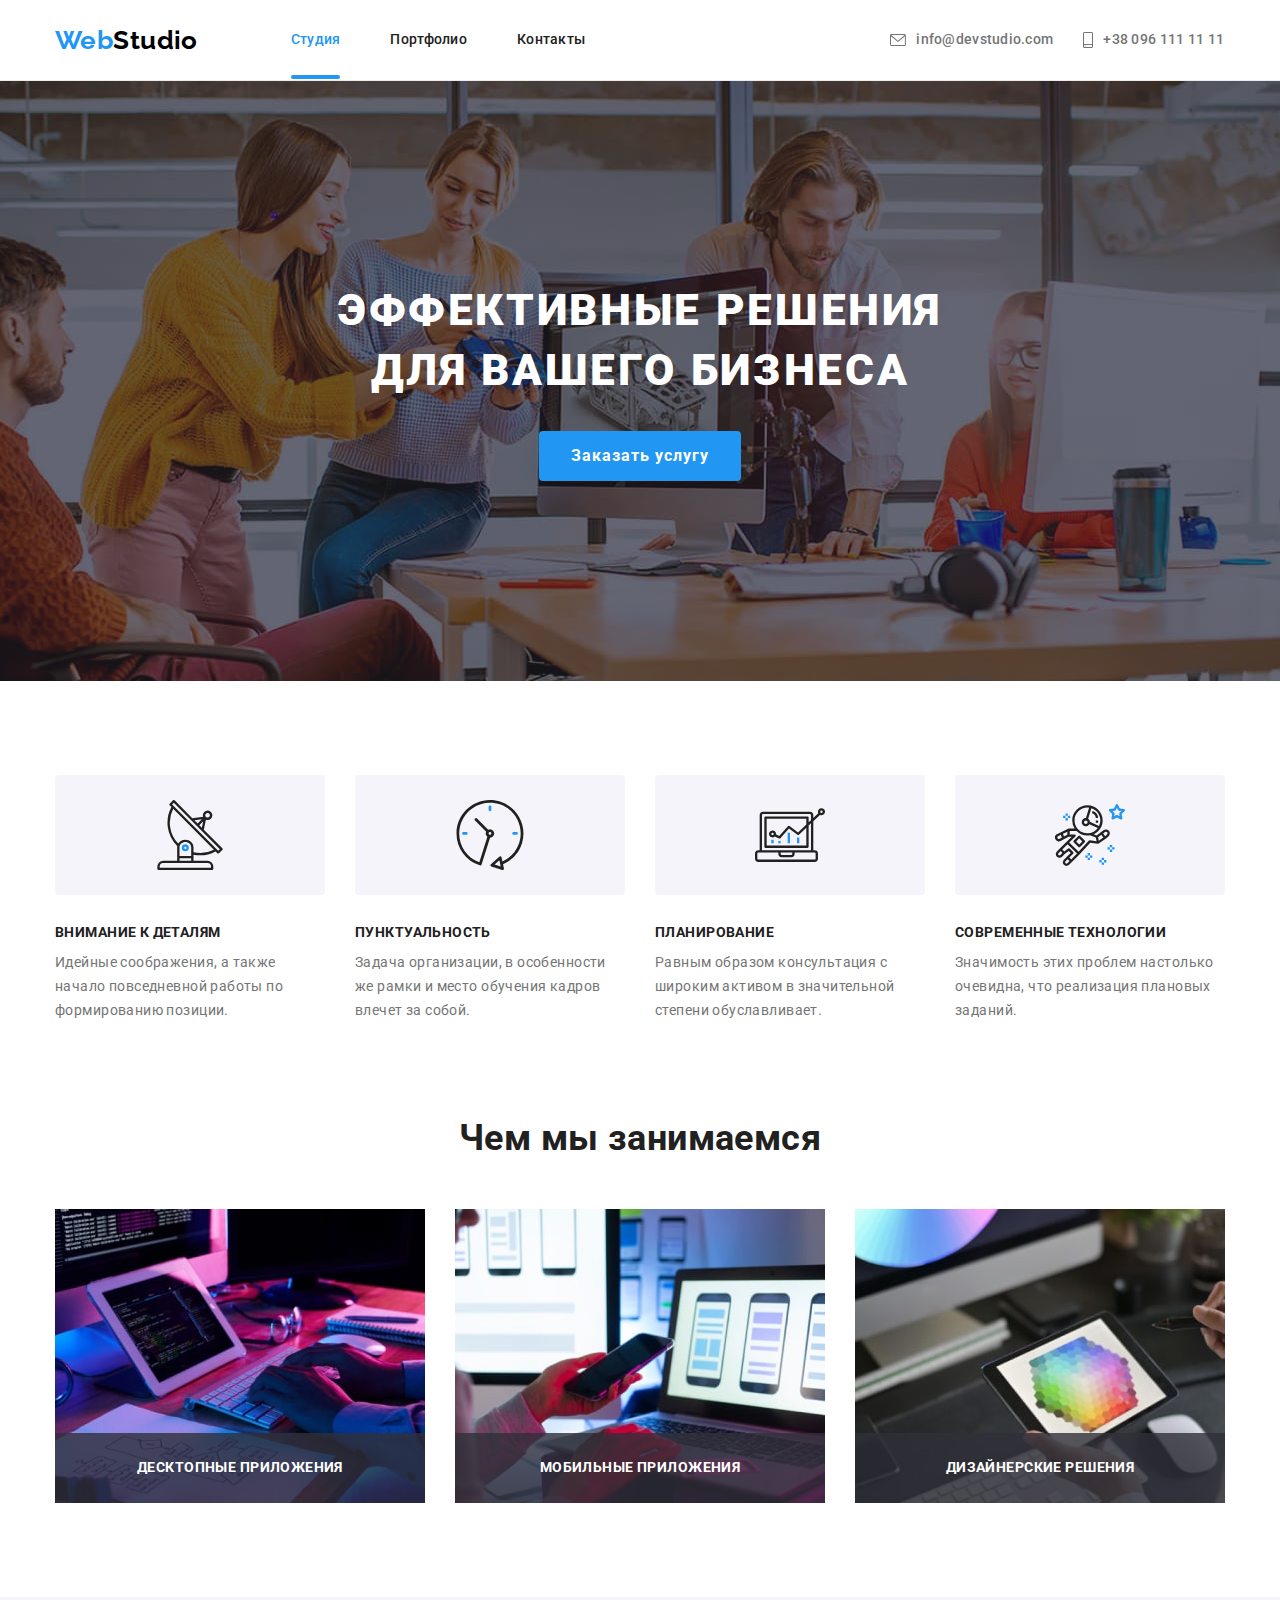
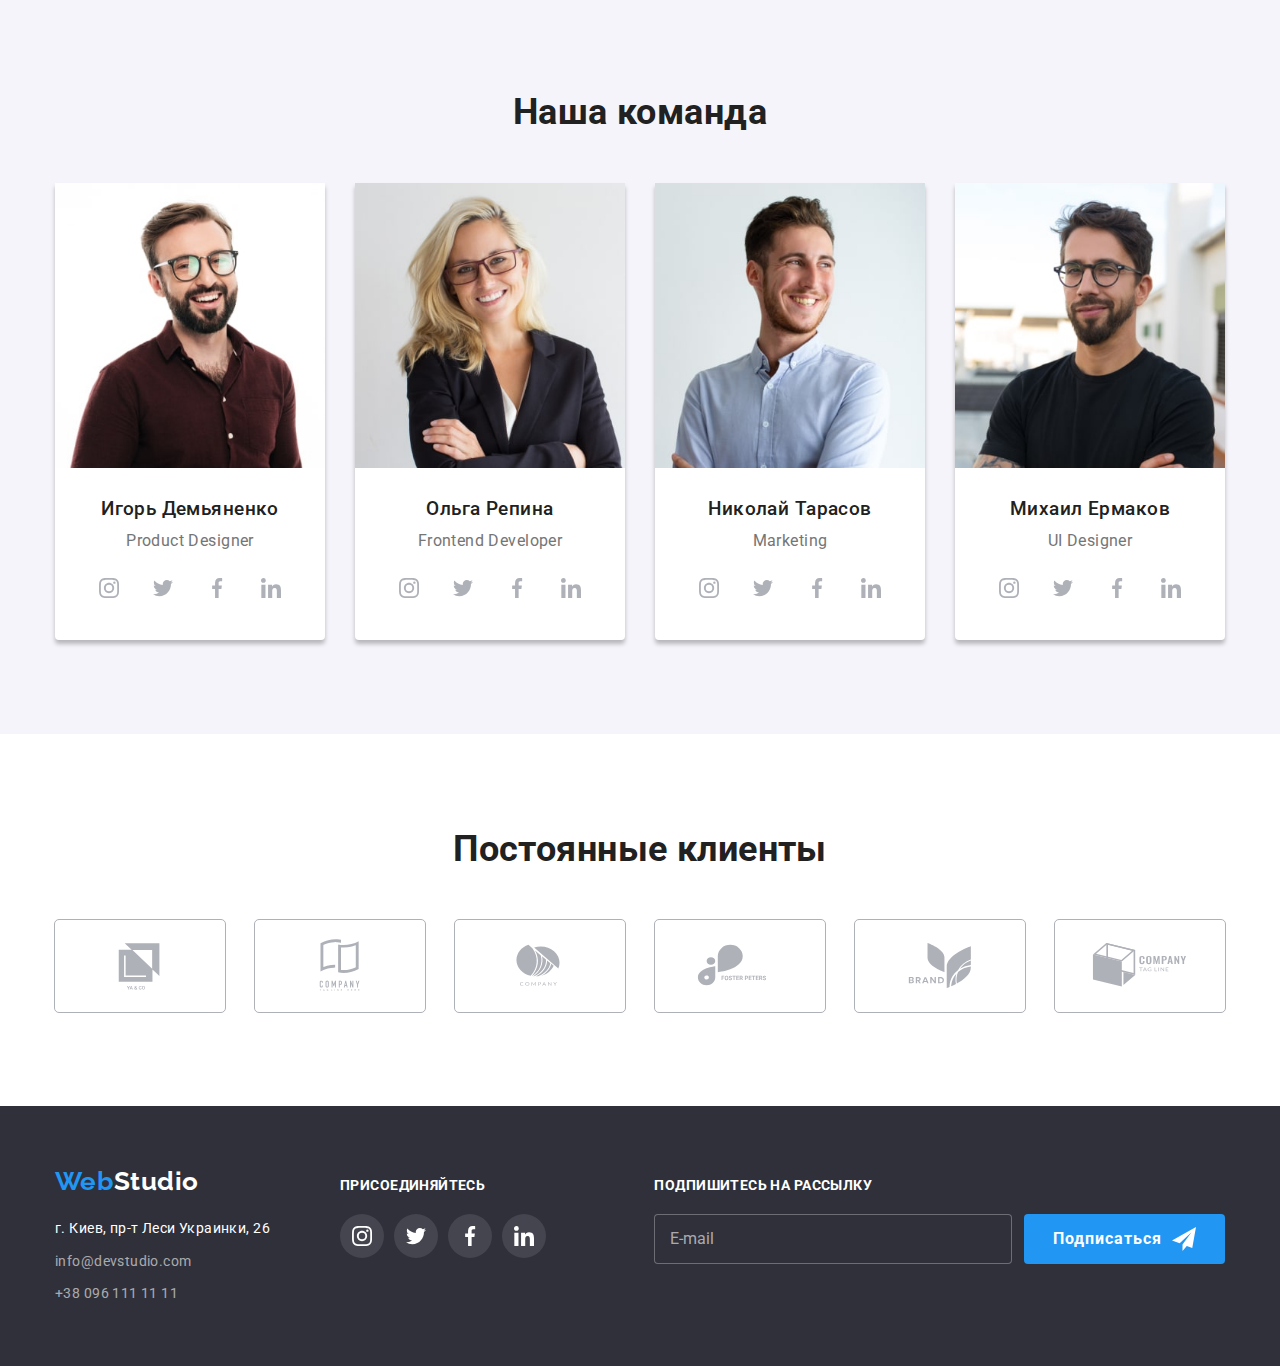
==== commit 36206319: "full adaptive" ====
--- a/index.html
+++ b/index.html
@@ -172,6 +172,7 @@
             <li class="activity__item">
               <div class="activity__thumb">
                 <img
+                  srcset="./img/activity1.jpg 1x, ./img/activity1@2x.jpg 2x"
                   src="./img/activity1.jpg"
                   alt="дизайн сайта на ПК"
                   width="370"
@@ -184,6 +185,7 @@
             <li class="activity__item">
               <div class="activity__thumb">
                 <img
+                  srcset="./img/activity2.jpg 1x, ./img/activity2@2x.jpg 2x"
                   src="./img/activity2.jpg"
                   alt="дизайн сайта на мобильных устройствах"
                   width="370"
@@ -196,6 +198,7 @@
             <li class="activity__item">
               <div class="activity__thumb">
                 <img
+                  srcset="./img/activity3.jpg 1x, ./img/activity3@2x.jpg 2x"
                   src="./img/activity3.jpg"
                   alt="дизайн сайта на планшете"
                   width="370"
@@ -216,11 +219,11 @@
           <h2 class="section__title">Наша команда</h2>
           <ul class="team__list grid">
             <li class="team__card grid__item">
-              <img
-                src="./images/photo1.jpg"
-                alt="Игорь Демьяненко"
-                width="270"
-              />
+                <img 
+                srcset="./img/team1-desktop.jpg 270w, ./img/team1-tablet.jpg 354w, ./img/team1-mobile.jpg 450w,
+                ./img/team1-desktop@2x.jpg 540w, ./img/team1-tablet@2x.jpg 708w, ./img/team1-mobile@2x.jpg 900w"
+                sizes="(min-width: 1200px) 25vw, (min-width: 768px) 50vw, 100vw"
+                src="./img/team1-desktop.jpg" alt="Игорь Демьяненко"/>
               <div class="team__text">
                 <h3 class="team__name">Игорь Демьяненко</h3>
                 <p lang="en" class="team__pos">Product Designer</p>
@@ -259,7 +262,11 @@
               </div>
             </li>
             <li class="team__card grid__item">
-              <img src="./images/photo2.jpg" alt="Ольга Репина" width="270" />
+              <img 
+                srcset="./img/team2-desktop.jpg 270w, ./img/team2-tablet.jpg 354w, ./img/team2-mobile.jpg 450w,
+                ./img/team2-desktop@2x.jpg 540w, ./img/team2-tablet@2x.jpg 708w, ./img/team2-mobile@2x.jpg 900w"
+                sizes="(min-width: 1200px) 25vw, (min-width: 768px) 50vw, 100vw"
+                src="./img/team2-desktop.jpg" alt="Ольга Репина"/>
               <div class="team__text">
                 <h3 class="team__name">Ольга Репина</h3>
                 <p lang="en" class="team__pos">Frontend Developer</p>
@@ -298,11 +305,11 @@
               </div>
             </li>
             <li class="team__card grid__item">
-              <img
-                src="./images/photo3.jpg"
-                alt="Николай Тарасов"
-                width="270"
-              />
+              <img 
+                srcset="./img/team3-desktop.jpg 270w, ./img/team3-tablet.jpg 354w, ./img/team3-mobile.jpg 450w,
+                ./img/team3-desktop@2x.jpg 540w, ./img/team3-tablet@2x.jpg 708w, ./img/team3-mobile@2x.jpg 900w"
+                sizes="(min-width: 1200px) 25vw, (min-width: 768px) 50vw, 100vw"
+                src="./img/team3-desktop.jpg" alt="Николай Тарасов"/>
               <div class="team__text">
                 <h3 class="team__name">Николай Тарасов</h3>
                 <p lang="en" class="team__pos">Marketing</p>
@@ -341,7 +348,11 @@
               </div>
             </li>
             <li class="team__card grid__item">
-              <img src="./images/photo4.jpg" alt="Михаил Ермаков" width="270" />
+              <img 
+              srcset="./img/team4-desktop.jpg 270w, ./img/team4-tablet.jpg 354w, ./img/team4-mobile.jpg 450w,
+              ./img/team4-desktop@2x.jpg 540w, ./img/team4-tablet@2x.jpg 708w, ./img/team4-mobile@2x.jpg 900w"
+              sizes="(min-width: 1200px) 25vw, (min-width: 768px) 50vw, 100vw"
+              src="./img/team4-desktop.jpg" alt="Михаил Ермаков"/>
               <div class="team__text">
                 <h3 class="team__name">Михаил Ермаков</h3>
                 <p lang="en" class="team__pos">UI Designer</p>
@@ -471,7 +482,6 @@
 
         <div class="social-foot__cont">
           <p class="social-foot__text">присоединяйтесь</p>
-          <div>
             <ul class="social__list">
               <li class="social__item">
                 <a href="/" class="social-foot__link">
@@ -502,7 +512,6 @@
                 </a>
               </li>
             </ul>
-          </div>
         </div>
 
         <!-- Подписка -->
@@ -586,7 +595,7 @@
                 <use href="./img/sprite.svg#check"></use>
               </svg>
             </span>
-            <span>Соглашаюсь с рассылкой и принимаю</span>
+            <span class="checkbox__text">Соглашаюсь с рассылкой и принимаю</span>
             <a href="/" class="modal__link">Условия договора</a>
           </label>
           <button type="submit" class="modal__btn">Отправить</button>
--- a/css/main.min.css
+++ b/css/main.min.css
@@ -1,2 +1,2 @@
-@import url("https://cdnjs.cloudflare.com/ajax/libs/modern-normalize/1.1.0/modern-normalize.min.css");@import url("https://fonts.googleapis.com/css2?family=Raleway:wght@700&family=Roboto:wght@400;500;700;900&display=swap");:root{--primary-text-color: #757575;--secondary-text-color: #212121;--primary-color: #ffffff;--accent-color: #2196f3;--hover-color: #188ce8;--primary-bgc: #2f303a;--secondary-bgc: #f5f4fa;--sprite-color: #afb1b8;--sprite-bgc: rgba(255, 255, 255, 0.1);--timing-dur: 250ms;--timing-func: cubic-bezier(0.4, 0, 0.2, 1);--indent: 30px;--items: 1}ul{list-style:none;padding:0;margin:0}a{text-decoration:none}h1,h2,h3,h4,h5,h6,p{margin:0}img{display:block;max-width:100%;height:auto}body{font-family:"Roboto", sans-serif;font-size:14px;line-height:1.7;letter-spacing:0.03em;color:var(--primary-text-color);background-color:var(--primary-color)}.section{padding:60px 0}@media screen and (min-width: 1200px){.section{padding:94px 0}}.section__title{margin-bottom:var(--indent);color:var(--secondary-text-color);font-weight:700;font-size:28px;line-height:1.18;text-align:center}@media screen and (min-width: 1200px){.section__title{margin-bottom:50px;font-size:36px;line-height:1.17}}.visually-hidden{position:absolute;width:1px;height:1px;margin:-1px;border:0;padding:0;white-space:nowrap;-webkit-clip-path:inset(100%);clip-path:inset(100%);clip:rect(0 0 0 0);overflow:hidden}.container{margin:0 auto;padding:0 15px}@media screen and (min-width: 480px){.container{width:480px}}@media screen and (min-width: 768px){.container{width:768px}}@media screen and (min-width: 1200px){.container{width:1200px}}.logo{color:var(--accent-color);font-family:'Raleway';font-weight:700;font-size:24px;line-height:1.17;word-spacing:-0.22em}@media screen and (min-width: 1200px){.logo{font-size:26px;line-height:1.19}}.hero__btn,.mailing__btn,.modal__btn,.filter__btn{color:var(--primary-color);background-color:var(--accent-color);border:none;border-radius:4px;font-family:inherit;font-weight:700;font-size:16px;line-height:1.88;text-align:center;letter-spacing:0.06em;cursor:pointer;-webkit-transition:background-color var(--timing-dur) var(--timing-func);transition:background-color var(--timing-dur) var(--timing-func)}.social__list,.social-team__list{display:-webkit-box;display:-ms-flexbox;display:flex}.social__list .social__item:not(last-child),.social-team__list .social__item:not(last-child){margin-right:10px}.social__item{width:44px;height:44px}.social__link,.social-foot__link{display:-webkit-box;display:-ms-flexbox;display:flex;-webkit-box-align:center;-ms-flex-align:center;align-items:center;-webkit-box-pack:center;-ms-flex-pack:center;justify-content:center;width:100%;height:100%;border-radius:50%;-webkit-transition:background-color var(--timing-dur) var(--timing-func);transition:background-color var(--timing-dur) var(--timing-func)}.social__link:hover,.social-foot__link:hover,.social__link:focus,.social-foot__link:focus{background-color:var(--accent-color)}.social__icon,.social-team__icon{width:20px;height:20px;fill:var(--primary-color)}.grid{display:-webkit-box;display:-ms-flexbox;display:flex;-ms-flex-wrap:wrap;flex-wrap:wrap;gap:var(--indent)}.grid__item{-ms-flex-preferred-size:calc((100% - var(--indent) * (var(--items) - 1)) / var(--items));flex-basis:calc((100% - var(--indent) * (var(--items) - 1)) / var(--items))}@media screen and (min-width: 768px){.logo-header{display:-webkit-box;display:-ms-flexbox;display:flex;margin-right:88px}}@media screen and (min-width: 1200px){.logo-header{margin-right:93px}}.logo-end{color:#000000}.page-nav{display:-webkit-box;display:-ms-flexbox;display:flex;-webkit-box-align:center;-ms-flex-align:center;align-items:center}.menu__btn{margin:0 0 0 auto;padding:0;background-color:transparent;border:none;cursor:pointer;z-index:10}.menu__btn .close-menu__icon{display:none}.menu__btn .menu__icon{-webkit-transition:fill var(--timing-dur) var(--timing-func);transition:fill var(--timing-dur) var(--timing-func)}.menu__btn.is-open .close-menu__icon{display:block;-webkit-transition:fill var(--timing-dur) var(--timing-func);transition:fill var(--timing-dur) var(--timing-func)}.menu__btn.is-open .menu__icon{display:none}.menu__btn:hover .menu__icon,.menu__btn:focus .menu__icon{fill:var(--accent-color)}.menu__btn:hover .close-menu__icon,.menu__btn:focus .close-menu__icon{fill:var(--accent-color)}@media screen and (min-width: 768px){.menu__btn{display:none}}@media screen and (max-width: 767px){.mobile__cont{display:none;position:absolute;top:0;left:0;width:100%;height:800px;padding:48px 40px;background-color:var(--primary-color)}}.mobile__cont.is-open{display:block;z-index:1}@media screen and (min-width: 768px){.mobile__cont{display:-webkit-box;display:-ms-flexbox;display:flex}}@media screen and (min-width: 768px){.nav__list{display:-webkit-box;display:-ms-flexbox;display:flex;-webkit-box-align:center;-ms-flex-align:center;align-items:center}}.nav__link{color:var(--secondary-text-color);font-weight:500;font-size:40px;line-height:1.17;letter-spacing:0.02em;-webkit-transition:color var(--timing-dur) var(--timing-func);transition:color var(--timing-dur) var(--timing-func)}.nav__link:hover,.nav__link:focus{color:var(--accent-color)}@media screen and (min-width: 768px){.nav__link{padding:32px 0;font-size:14px;line-height:1.14}}.active__link{color:var(--accent-color)}@media screen and (min-width: 768px){.active__link{position:relative}.active__link::after{content:'';position:absolute;bottom:0;display:block;width:100%;height:4px;border-radius:2px;background-color:var(--accent-color)}.active__link:hover::after,.active__link:focus::after{-webkit-animation:scaleline var(--timing-dur) var(--timing-func);animation:scaleline var(--timing-dur) var(--timing-func)}@-webkit-keyframes scaleline{0%{-webkit-transform:scale(0);transform:scale(0)}100%{-webkit-transform:scale(1);transform:scale(1)}}@keyframes scaleline{0%{-webkit-transform:scale(0);transform:scale(0)}100%{-webkit-transform:scale(1);transform:scale(1)}}}@media screen and (max-width: 767px){.nav__item+.nav__item{margin-top:32px}}@media screen and (min-width: 768px){.nav__item+.nav__item{margin-left:50px}}@media screen and (max-width: 767px){.cont__list{display:-webkit-box;display:-ms-flexbox;display:flex;-webkit-box-orient:vertical;-webkit-box-direction:reverse;-ms-flex-direction:column-reverse;flex-direction:column-reverse;margin-top:300px}}@media screen and (min-width: 768px){.cont__list{margin-left:84px}}@media screen and (min-width: 1200px){.cont__list{display:-webkit-box;display:-ms-flexbox;display:flex;-webkit-box-align:center;-ms-flex-align:center;align-items:center;margin-left:305px}}.cont__icon{display:none}@media screen and (min-width: 768px){.cont__icon{display:block;margin-right:10px;fill:var(--primary-text-color);-webkit-transition:fill var(--timing-dur) var(--timing-func);transition:fill var(--timing-dur) var(--timing-func)}.cont__link:hover .cont__icon,.cont__link:focus .cont__icon{fill:currentColor}}.cont__link{color:var(--primary-text-color);font-weight:500;font-size:24px;line-height:1.17;letter-spacing:0.02em;-webkit-transition:color var(--timing-dur) var(--timing-func);transition:color var(--timing-dur) var(--timing-func)}.cont__link:hover,.cont__link:focus{color:var(--accent-color)}@media screen and (min-width: 768px){.cont__link{display:-webkit-box;display:-ms-flexbox;display:flex;-webkit-box-align:center;-ms-flex-align:center;align-items:center;font-size:12px}}@media screen and (min-width: 1200px){.cont__link{font-size:14px;line-height:1.14}}@media screen and (min-width: 768px){.mail__link{padding:20px 0 5px 0}}@media screen and (min-width: 1200px){.mail__link{padding:32px 0}}@media screen and (max-width: 767px){.tel__link{color:var(--accent-color);font-weight:500;font-size:34px;line-height:1.18}}@media screen and (min-width: 768px){.tel__link{padding:5px 0 20px 0}}@media screen and (min-width: 1200px){.tel__link{padding:32px 0}}@media screen and (max-width: 767px){.cont__item+.cont__item{margin-bottom:32px}}@media screen and (min-width: 1200px){.cont__item+.cont__item{margin-left:30px}}.social-mob__list{display:-webkit-box;display:-ms-flexbox;display:flex;margin-top:64px}@media screen and (min-width: 768px){.social-mob__list{display:none}}.social-mob__item+.social-mob__item{position:relative;margin-left:20px}.social-mob__item+.social-mob__item::before{position:absolute;left:-10px;content:'';display:block;height:100%;border-right:1px solid rgba(33,33,33,0.2)}.social-mob__link{color:var(--accent-color);font-weight:500;font-size:18px;line-height:1.22;letter-spacing:0.02em}.page-header{border-bottom:1px solid #ECECEC}@media screen and (max-width: 767px){.page-header{position:relative}}.hero{padding:118px 0;margin:0 auto;text-align:center;max-width:767px;height:400px;background-image:-webkit-gradient(linear, left top, right top, from(rgba(47,48,58,0.4)), to(rgba(47,48,58,0.4))),url("../img/hero-mobile.jpg");background-image:linear-gradient(to right, rgba(47,48,58,0.4), rgba(47,48,58,0.4)),url("../img/hero-mobile.jpg");background-repeat:no-repeat;background-position:center;background-size:cover}@media (min-device-pixel-ratio: 2), (-webkit-min-device-pixel-ratio: 2), (min-resolution: 192dpi), (min-resolution: 2dppx){.hero{background-image:-webkit-gradient(linear, left top, right top, from(rgba(47,48,58,0.4)), to(rgba(47,48,58,0.4))),url("../img/hero-mobile@2x.jpg");background-image:linear-gradient(to right, rgba(47,48,58,0.4), rgba(47,48,58,0.4)),url("../img/hero-mobile@2x.jpg")}}@media screen and (min-width: 768px){.hero{max-width:1199px;background-image:-webkit-gradient(linear, left top, right top, from(rgba(47,48,58,0.4)), to(rgba(47,48,58,0.4))),url("../img/hero-tablet.jpg");background-image:linear-gradient(to right, rgba(47,48,58,0.4), rgba(47,48,58,0.4)),url("../img/hero-tablet.jpg")}}@media screen and (min-width: 768px) and (min-device-pixel-ratio: 2), screen and (min-width: 768px) and (-webkit-min-device-pixel-ratio: 2), screen and (min-width: 768px) and (min-resolution: 192dpi), screen and (min-width: 768px) and (min-resolution: 2dppx){.hero{background-image:-webkit-gradient(linear, left top, right top, from(rgba(47,48,58,0.4)), to(rgba(47,48,58,0.4))),url("../img/hero-tablet@2x.jpg");background-image:linear-gradient(to right, rgba(47,48,58,0.4), rgba(47,48,58,0.4)),url("../img/hero-tablet@2x.jpg")}}@media screen and (min-width: 1200px){.hero{padding:200px 0;max-width:1600px;height:600px;background-image:-webkit-gradient(linear, left top, right top, from(rgba(47,48,58,0.4)), to(rgba(47,48,58,0.4))),url("../img/hero-desktop.jpg");background-image:linear-gradient(to right, rgba(47,48,58,0.4), rgba(47,48,58,0.4)),url("../img/hero-desktop.jpg")}}@media screen and (min-width: 1200px) and (min-device-pixel-ratio: 2), screen and (min-width: 1200px) and (-webkit-min-device-pixel-ratio: 2), screen and (min-width: 1200px) and (min-resolution: 192dpi), screen and (min-width: 1200px) and (min-resolution: 2dppx){.hero{background-image:-webkit-gradient(linear, left top, right top, from(rgba(47,48,58,0.4)), to(rgba(47,48,58,0.4))),url("../img/hero-desktop@2x.jpg");background-image:linear-gradient(to right, rgba(47,48,58,0.4), rgba(47,48,58,0.4)),url("../img/hero-desktop@2x.jpg")}}.hero__title{margin:0 auto 30px auto;max-width:360px;color:var(--primary-color);font-weight:900;font-size:26px;line-height:1.62;letter-spacing:0.06em;text-transform:uppercase}@media screen and (min-width: 1200px){.hero__title{max-width:696px;font-size:44px;line-height:1.36}}.hero__btn{padding:10px 32px}.hero__btn:hover,.hero__btn:focus{background-color:var(--hover-color)}@media screen and (min-width: 768px){.feature__list{display:-webkit-box;display:-ms-flexbox;display:flex;-ms-flex-wrap:wrap;flex-wrap:wrap;-ms-flex-preferred-size:calc(100% - var(--indent) / 2);flex-basis:calc(100% - var(--indent) / 2);gap:var(--indent)}}@media screen and (min-width: 1200px){.feature__list{-ms-flex-wrap:nowrap;flex-wrap:nowrap}}.feature__cont{display:-webkit-box;display:-ms-flexbox;display:flex;-webkit-box-align:center;-ms-flex-align:center;align-items:center;-webkit-box-pack:center;-ms-flex-pack:center;justify-content:center;width:450px;height:120px;background-color:var(--secondary-bgc);border-radius:4px}@media screen and (min-width: 768px){.feature__cont{width:354px}}@media screen and (min-width: 1200px){.feature__cont{width:270px}}.feature__icon{width:70px;height:70px}.feature__card{text-align:left}.feature__title{margin:30px 0 10px 0;color:var(--secondary-text-color);font-weight:700;font-size:14px;line-height:1.14;text-transform:uppercase}.feature__text{max-width:450px}@media screen and (min-width: 768px){.feature__text{max-width:354px}}@media screen and (min-width: 1200px){.feature__text{max-width:270px}}.activity__sect{display:none}@media screen and (min-width: 1200px){.activity__sect{display:block;padding-top:0}}.activity__list{display:-webkit-box;display:-ms-flexbox;display:flex;gap:var(--indent)}.activity__thumb{position:relative}.activity__label{position:absolute;display:-webkit-box;display:-ms-flexbox;display:flex;-webkit-box-align:center;-ms-flex-align:center;align-items:center;-webkit-box-pack:center;-ms-flex-pack:center;justify-content:center;width:100%;height:70px;bottom:0;background-color:rgba(47,48,58,0.8)}.activity__text{color:var(--primary-color);font-weight:700;line-height:1.14;text-align:center;text-transform:uppercase}.team__section{background-color:var(--secondary-bgc)}@media screen and (min-width: 768px){.team__list{display:-webkit-box;display:-ms-flexbox;display:flex;-ms-flex-wrap:wrap;flex-wrap:wrap;-ms-flex-preferred-size:calc(100% - var(--indent) / 2);flex-basis:calc(100% - var(--indent) / 2);gap:var(--indent)}}@media screen and (min-width: 1200px){.team__list{-ms-flex-wrap:nowrap;flex-wrap:nowrap}}.team__card{border-radius:0px 0px 4px 4px;background-color:var(--primary-color);-webkit-box-shadow:0 4px 4px rgba(0,0,0,0.25);box-shadow:0 4px 4px rgba(0,0,0,0.25)}.team__text{padding-top:30px;font-size:16px;line-height:1.19;text-align:center}.team__name{margin-bottom:10px;color:var(--secondary-text-color);font-weight:500}.team__social{padding:16px 0 30px 0}.social-team__list{-webkit-box-pack:center;-ms-flex-pack:center;justify-content:center}.social-team__icon{fill:var(--sprite-color);-webkit-transition:fill var(--timing-dur) var(--timing-func);transition:fill var(--timing-dur) var(--timing-func)}.social__link:hover .social-team__icon,.social-foot__link:hover .social-team__icon,.social__link:focus .social-team__icon,.social-foot__link:focus .social-team__icon{fill:var(--primary-color)}.client__list{display:-webkit-box;display:-ms-flexbox;display:flex;-ms-flex-wrap:wrap;flex-wrap:wrap;-ms-flex-preferred-size:calc(100% - var(--indent) / 2);flex-basis:calc(100% - var(--indent) / 2);gap:var(--indent)}@media screen and (min-width: 1200px){.client__list{-ms-flex-wrap:nowrap;flex-wrap:nowrap}}.client__item{width:210px;height:92px}@media screen and (min-width: 768px){.client__item{width:226px}}@media screen and (min-width: 1200px){.client__item{width:170px}}.client__link{display:-webkit-box;display:-ms-flexbox;display:flex;-webkit-box-align:center;-ms-flex-align:center;align-items:center;-webkit-box-pack:center;-ms-flex-pack:center;justify-content:center;width:100%;height:100%;outline:1px solid var(--sprite-color);border-radius:4px;-webkit-transition:outline var(--timing-dur) var(--timing-func);transition:outline var(--timing-dur) var(--timing-func)}.client__link:hover,.client__link:focus{outline:1px solid var(--accent-color)}.client__icon{width:106px;height:60px;fill:var(--sprite-color);-webkit-transition:fill var(--timing-dur) var(--timing-func);transition:fill var(--timing-dur) var(--timing-func)}.client__link:hover .client__icon,.client__link:focus .client__icon{fill:var(--accent-color)}.page-footer{padding:60px 0;background-color:var(--primary-bgc)}.foot__cont{display:-webkit-box;display:-ms-flexbox;display:flex;-webkit-box-align:baseline;-ms-flex-align:baseline;align-items:baseline}.logo-footer{display:block;margin-bottom:20px}.logo-end-foot{color:var(--primary-color)}.cont-foot__list{font-style:normal}.contact-first{color:var(--primary-color)}.cont-foot__list .cont-foot__item:not(last-child){margin-bottom:9px}.cont-foot__link{color:rgba(255,255,255,0.6);-webkit-transition:color var(--timing-dur) var(--timing-func);transition:color var(--timing-dur) var(--timing-func)}.cont-foot__link:hover,.cont-foot__link:focus{color:var(--accent-color)}.social-foot__cont{margin-left:70px}.social-foot__text{margin-bottom:20px;color:var(--primary-color);font-weight:700;line-height:1.14;text-transform:uppercase}.social-foot__link{background-color:var(--sprite-bgc)}.mailing__cont{margin-left:auto}.mailing__form{display:-webkit-box;display:-ms-flexbox;display:flex}.mailing__input{padding:15px;width:358px;height:50px;background-color:var(--primary-bgc);border:1px solid rgba(255,255,255,0.3);border-radius:4px;color:rgba(255,255,255,0.6);-webkit-transition:border var(--timing-dur) var(--timing-func),-webkit-box-shadow var(--timing-dur) var(--timing-func);transition:border var(--timing-dur) var(--timing-func),-webkit-box-shadow var(--timing-dur) var(--timing-func);transition:border var(--timing-dur) var(--timing-func),box-shadow var(--timing-dur) var(--timing-func);transition:border var(--timing-dur) var(--timing-func),box-shadow var(--timing-dur) var(--timing-func),-webkit-box-shadow var(--timing-dur) var(--timing-func)}.mailing__input::-webkit-input-placeholder{color:rgba(255,255,255,0.6)}.mailing__input:-ms-input-placeholder{color:rgba(255,255,255,0.6)}.mailing__input::-ms-input-placeholder{color:rgba(255,255,255,0.6)}.mailing__input::placeholder{color:rgba(255,255,255,0.6)}.mailing__input:hover,.mailing__input:focus{border:1px solid var(--accent-color);-webkit-box-shadow:0px 4px 4px rgba(0,0,0,0.15);box-shadow:0px 4px 4px rgba(0,0,0,0.15);outline:none}.mailing__btn{padding:10px 29px;margin-left:12px;display:-webkit-box;display:-ms-flexbox;display:flex;-webkit-box-align:center;-ms-flex-align:center;align-items:center;-webkit-transition:-webkit-box-shadow var(--timing-dur) var(--timing-func);transition:-webkit-box-shadow var(--timing-dur) var(--timing-func);transition:box-shadow var(--timing-dur) var(--timing-func);transition:box-shadow var(--timing-dur) var(--timing-func), -webkit-box-shadow var(--timing-dur) var(--timing-func)}.mailing__btn:hover,.mailing__btn:focus{background-color:var(--hover-color);-webkit-box-shadow:0px 4px 4px rgba(0,0,0,0.15);box-shadow:0px 4px 4px rgba(0,0,0,0.15)}.mailing__icon{margin-left:10px;width:24px;height:24px}.modal__backdrop{position:fixed;top:0;left:0;width:100vw;height:100vh;visibility:1;opacity:1;-webkit-transform:scale(1);transform:scale(1);background:rgba(0,0,0,0.2);-webkit-transition:opacity var(--timing-dur) var(--timing-func),-webkit-transform var(--timing-dur) var(--timing-func);transition:opacity var(--timing-dur) var(--timing-func),-webkit-transform var(--timing-dur) var(--timing-func);transition:opacity var(--timing-dur) var(--timing-func),transform var(--timing-dur) var(--timing-func);transition:opacity var(--timing-dur) var(--timing-func),transform var(--timing-dur) var(--timing-func),-webkit-transform var(--timing-dur) var(--timing-func)}.modal__backdrop.is-hidden{visibility:hidden;opacity:0;-webkit-transform:scale(0.5);transform:scale(0.5);pointer-events:none}.modal__cont{position:absolute;padding:40px;top:50%;left:50%;width:528px;background:var(--primary-color);-webkit-box-shadow:0px 1px 3px rgba(0,0,0,0.12),0px 1px 1px rgba(0,0,0,0.14),0px 2px 1px rgba(0,0,0,0.2);box-shadow:0px 1px 3px rgba(0,0,0,0.12),0px 1px 1px rgba(0,0,0,0.14),0px 2px 1px rgba(0,0,0,0.2);border-radius:4px;-webkit-transform:translate(-50%, -50%);transform:translate(-50%, -50%)}.close__btn{position:absolute;top:0;right:0;margin:8px 8px 0 0;display:-webkit-box;display:-ms-flexbox;display:flex;-webkit-box-align:center;-ms-flex-align:center;align-items:center;-webkit-box-pack:center;-ms-flex-pack:center;justify-content:center;width:30px;height:30px;background-color:var(--primary-color);border:1px solid rgba(0,0,0,0.1);border-radius:50%;cursor:pointer;-webkit-transition:-webkit-box-shadow var(--timing-dur) var(--timing-func);transition:-webkit-box-shadow var(--timing-dur) var(--timing-func);transition:box-shadow var(--timing-dur) var(--timing-func);transition:box-shadow var(--timing-dur) var(--timing-func), -webkit-box-shadow var(--timing-dur) var(--timing-func)}.close__btn:hover,.close__btn:focus{-webkit-box-shadow:0px 4px 4px rgba(0,0,0,0.25);box-shadow:0px 4px 4px rgba(0,0,0,0.25)}.close__icon{-webkit-transition:fill var(--timing-dur) var(--timing-func);transition:fill var(--timing-dur) var(--timing-func)}.close__btn:hover .close__icon,.close__btn:focus .close__icon{fill:var(--accent-color)}.modal__form{display:-webkit-box;display:-ms-flexbox;display:flex;-webkit-box-orient:vertical;-webkit-box-direction:normal;-ms-flex-direction:column;flex-direction:column}.modal__title{margin-bottom:12px;color:var(--secondary-text-color);font-weight:700;font-size:20px;line-height:1.15;text-align:center}.modal__field{position:relative;margin-bottom:10px;display:-webkit-box;display:-ms-flexbox;display:flex;-webkit-box-orient:vertical;-webkit-box-direction:normal;-ms-flex-direction:column;flex-direction:column;width:100%}.modal__label{font-size:12px;line-height:1.17;letter-spacing:0.01em}.modal__input{margin-top:4px;padding:11px 12px 11px 42px;border:1px solid rgba(33,33,33,0.2);border-radius:4px;-webkit-transition:border var(--timing-dur) var(--timing-func);transition:border var(--timing-dur) var(--timing-func)}.modal__input:hover,.modal__input:focus{border:1px solid var(--accent-color);outline:none}.modal__icon{position:absolute;top:50%;left:12px;width:18px;height:18px;-webkit-transition:fill var(--timing-dur) var(--timing-func);transition:fill var(--timing-dur) var(--timing-func)}.modal__input:hover+.modal__icon,.modal__input:focus+.modal__icon{fill:var(--accent-color)}.modal__svg{width:100%;height:100%}.modal__comment{margin-bottom:20px;display:-webkit-box;display:-ms-flexbox;display:flex;-webkit-box-orient:vertical;-webkit-box-direction:normal;-ms-flex-direction:column;flex-direction:column;width:100%}.modal__area{margin-top:4px;padding:12px 16px;height:120px;border:1px solid rgba(33,33,33,0.2);border-radius:4px;resize:none;font-size:12px;-webkit-transition:border var(--timing-dur) var(--timing-func);transition:border var(--timing-dur) var(--timing-func)}.modal__area:hover,.modal__area:focus{border:1px solid var(--accent-color);outline:none}.modal__area::-webkit-input-placeholder{color:rgba(117,117,117,0.5);-webkit-transition:font-size var(--timing-dur) var(--timing-func);transition:font-size var(--timing-dur) var(--timing-func)}.modal__area:-ms-input-placeholder{color:rgba(117,117,117,0.5);-webkit-transition:font-size var(--timing-dur) var(--timing-func);transition:font-size var(--timing-dur) var(--timing-func)}.modal__area::-ms-input-placeholder{color:rgba(117,117,117,0.5);-webkit-transition:font-size var(--timing-dur) var(--timing-func);transition:font-size var(--timing-dur) var(--timing-func)}.modal__area::placeholder{color:rgba(117,117,117,0.5);-webkit-transition:font-size var(--timing-dur) var(--timing-func);transition:font-size var(--timing-dur) var(--timing-func)}.modal__area:hover::-webkit-input-placeholder,.modal__area:focus::-webkit-input-placeholder{font-size:14px}.modal__area:hover:-ms-input-placeholder,.modal__area:focus:-ms-input-placeholder{font-size:14px}.modal__area:hover::-ms-input-placeholder,.modal__area:focus::-ms-input-placeholder{font-size:14px}.modal__area:hover::placeholder,.modal__area:focus::placeholder{font-size:14px}.modal__checkbox{margin-bottom:30px;display:-webkit-box;display:-ms-flexbox;display:flex;-webkit-box-align:center;-ms-flex-align:center;align-items:center;-webkit-box-pack:center;-ms-flex-pack:center;justify-content:center}.checkbox__icon{display:-webkit-box;display:-ms-flexbox;display:flex;-webkit-box-align:center;-ms-flex-align:center;align-items:center;-webkit-box-pack:center;-ms-flex-pack:center;justify-content:center;margin-right:8px;width:16px;height:15px;border:2px solid var(--secondary-text-color);border-radius:3px;-webkit-transition:background-color var(--timing-dur) var(--timing-func),border var(--timing-dur) var(--timing-func);transition:background-color var(--timing-dur) var(--timing-func),border var(--timing-dur) var(--timing-func)}.checkbox:focus+.checkbox__icon{border:2px solid var(--accent-color)}.checkbox:checked+.checkbox__icon{border:none;background-color:var(--accent-color)}.checkbox__svg{width:100%;height:100%;fill:transparent;-webkit-transition:fill var(--timing-dur) var(--timing-func);transition:fill var(--timing-dur) var(--timing-func)}.checkbox:checked+.checkbox__icon .checkbox__svg{fill:var(--primary-color)}.modal__link{padding-left:4px;color:var(--accent-color);text-decoration:underline}.modal__btn{padding:10px 55px;margin:0 auto;-webkit-transition:-webkit-box-shadow var(--timing-dur) var(--timing-func);transition:-webkit-box-shadow var(--timing-dur) var(--timing-func);transition:box-shadow var(--timing-dur) var(--timing-func);transition:box-shadow var(--timing-dur) var(--timing-func), -webkit-box-shadow var(--timing-dur) var(--timing-func)}.modal__btn:hover,.modal__btn:focus{background-color:var(--hover-color);-webkit-box-shadow:0px 4px 4px rgba(0,0,0,0.15);box-shadow:0px 4px 4px rgba(0,0,0,0.15)}.filter__list{display:-webkit-box;display:-ms-flexbox;display:flex;-webkit-box-pack:center;-ms-flex-pack:center;justify-content:center;margin-bottom:50px}.filter__list .filter__item:not(last-child){margin-right:8px}.filter__btn{padding:6px 22px;color:var(--secondary-text-color);background-color:var(--secondary-bgc);font-weight:500;line-height:1.63;letter-spacing:0.03em;-webkit-transition:color var(--timing-dur) var(--timing-func),-webkit-box-shadow var(--timing-dur) var(--timing-func);transition:color var(--timing-dur) var(--timing-func),-webkit-box-shadow var(--timing-dur) var(--timing-func);transition:color var(--timing-dur) var(--timing-func),box-shadow var(--timing-dur) var(--timing-func);transition:color var(--timing-dur) var(--timing-func),box-shadow var(--timing-dur) var(--timing-func),-webkit-box-shadow var(--timing-dur) var(--timing-func)}.filter__btn:active,.filter__btn:hover,.filter__btn:focus{color:var(--primary-color);background-color:var(--accent-color);-webkit-box-shadow:0px 3px 1px rgba(0,0,0,0.1),0px 1px 2px rgba(0,0,0,0.08),0px 2px 2px rgba(0,0,0,0.12);box-shadow:0px 3px 1px rgba(0,0,0,0.1),0px 1px 2px rgba(0,0,0,0.08),0px 2px 2px rgba(0,0,0,0.12)}.project__text{padding:20px 24px;border-bottom:1px solid #EEEEEE;border-left:1px solid #EEEEEE;border-right:1px solid #EEEEEE}.project__title{margin-bottom:4px;color:var(--secondary-text-color);font-weight:700;font-size:18px;line-height:2.0;letter-spacing:0.06em}.project__desc{color:var(--primary-text-color);font-size:16px;line-height:1.88}.project__link{display:block;-webkit-transition:-webkit-box-shadow var(--timing-dur) var(--timing-func);transition:-webkit-box-shadow var(--timing-dur) var(--timing-func);transition:box-shadow var(--timing-dur) var(--timing-func);transition:box-shadow var(--timing-dur) var(--timing-func), -webkit-box-shadow var(--timing-dur) var(--timing-func)}.project__link:hover,.project__link:focus{-webkit-box-shadow:0px 1px 1px rgba(0,0,0,0.12),0px 4px 4px rgba(0,0,0,0.06),1px 4px 6px rgba(0,0,0,0.16);box-shadow:0px 1px 1px rgba(0,0,0,0.12),0px 4px 4px rgba(0,0,0,0.06),1px 4px 6px rgba(0,0,0,0.16)}.project__thumb{position:relative;overflow:hidden}.project__overlay{position:absolute;top:0;height:100%;background-color:rgba(33,150,243,0.9);-webkit-transform:translateY(100%);transform:translateY(100%);-webkit-transition:-webkit-transform var(--timing-dur) var(--timing-func);transition:-webkit-transform var(--timing-dur) var(--timing-func);transition:transform var(--timing-dur) var(--timing-func);transition:transform var(--timing-dur) var(--timing-func), -webkit-transform var(--timing-dur) var(--timing-func)}.project__link:hover .project__overlay{-webkit-transform:translateY(0);transform:translateY(0)}.overlay__text{padding:63px 24px;color:var(--primary-color);font-size:18px;line-height:1.56}
+@import url("https://cdnjs.cloudflare.com/ajax/libs/modern-normalize/1.1.0/modern-normalize.min.css");@import url("https://fonts.googleapis.com/css2?family=Raleway:wght@700&family=Roboto:wght@400;500;700;900&display=swap");:root{--primary-text-color: #757575;--secondary-text-color: #212121;--primary-color: #ffffff;--accent-color: #2196f3;--hover-color: #188ce8;--primary-bgc: #2f303a;--secondary-bgc: #f5f4fa;--sprite-color: #afb1b8;--sprite-bgc: rgba(255, 255, 255, 0.1);--timing-dur: 250ms;--timing-func: cubic-bezier(0.4, 0, 0.2, 1);--indent: 30px;--items: 1}ul{list-style:none;padding:0;margin:0}a{text-decoration:none}h1,h2,h3,h4,h5,h6,p{margin:0}img{display:block;max-width:100%;height:auto}body{font-family:"Roboto", sans-serif;font-size:14px;line-height:1.71;letter-spacing:0.03em;color:var(--primary-text-color);background-color:var(--primary-color)}.section{padding:60px 0}@media screen and (min-width: 1200px){.section{padding:94px 0}}.section__title{margin-bottom:var(--indent);color:var(--secondary-text-color);font-weight:700;font-size:28px;line-height:1.18;text-align:center}@media screen and (min-width: 1200px){.section__title{margin-bottom:50px;font-size:36px;line-height:1.17}}.visually-hidden{position:absolute;width:1px;height:1px;margin:-1px;border:0;padding:0;white-space:nowrap;-webkit-clip-path:inset(100%);clip-path:inset(100%);clip:rect(0 0 0 0);overflow:hidden}.container{margin:0 auto;padding:0 15px}@media screen and (min-width: 480px){.container{width:480px}}@media screen and (min-width: 768px){.container{width:768px}}@media screen and (min-width: 1200px){.container{width:1200px}}.logo{color:var(--accent-color);font-family:'Raleway';font-weight:700;font-size:24px;line-height:1.17;word-spacing:-0.22em}@media screen and (min-width: 1200px){.logo{font-size:26px;line-height:1.19}}.hero__btn,.mailing__btn,.modal__btn,.filter__btn{color:var(--primary-color);background-color:var(--accent-color);border:none;border-radius:4px;font-family:inherit;font-weight:700;font-size:16px;line-height:1.88;text-align:center;letter-spacing:0.06em;cursor:pointer;-webkit-transition:background-color var(--timing-dur) var(--timing-func);transition:background-color var(--timing-dur) var(--timing-func)}.social__list,.social-team__list{display:-webkit-box;display:-ms-flexbox;display:flex}@media screen and (max-width: 767px){.social__list,.social-team__list{-webkit-box-pack:center;-ms-flex-pack:center;justify-content:center}}.social__item+.social__item{margin-left:10px}.social__item{width:44px;height:44px}.social__link,.social-foot__link{display:-webkit-box;display:-ms-flexbox;display:flex;-webkit-box-align:center;-ms-flex-align:center;align-items:center;-webkit-box-pack:center;-ms-flex-pack:center;justify-content:center;width:100%;height:100%;border-radius:50%;-webkit-transition:background-color var(--timing-dur) var(--timing-func);transition:background-color var(--timing-dur) var(--timing-func)}.social__link:hover,.social-foot__link:hover,.social__link:focus,.social-foot__link:focus{background-color:var(--accent-color)}.social__icon,.social-team__icon{width:20px;height:20px;fill:var(--primary-color)}.grid{display:-webkit-box;display:-ms-flexbox;display:flex;-ms-flex-wrap:wrap;flex-wrap:wrap;-ms-flex-preferred-size:calc((100% - var(--indent) * (var(--items) - 1)) / var(--items));flex-basis:calc((100% - var(--indent) * (var(--items) - 1)) / var(--items));gap:var(--indent)}@media screen and (min-width: 768px){.logo-header{display:-webkit-box;display:-ms-flexbox;display:flex;margin-right:88px}}@media screen and (min-width: 1200px){.logo-header{margin-right:93px}}.logo-end{color:#000000}.page-nav{display:-webkit-box;display:-ms-flexbox;display:flex;-webkit-box-align:center;-ms-flex-align:center;align-items:center}.menu__btn{margin:0 0 0 auto;padding:0;background-color:transparent;border:none;cursor:pointer;z-index:10}.menu__btn .close-menu__icon{display:none}.menu__btn .menu__icon{-webkit-transition:fill var(--timing-dur) var(--timing-func);transition:fill var(--timing-dur) var(--timing-func)}.menu__btn.is-open .close-menu__icon{display:block;-webkit-transition:fill var(--timing-dur) var(--timing-func);transition:fill var(--timing-dur) var(--timing-func)}.menu__btn.is-open .menu__icon{display:none}.menu__btn:hover .menu__icon,.menu__btn:focus .menu__icon{fill:var(--accent-color)}.menu__btn:hover .close-menu__icon,.menu__btn:focus .close-menu__icon{fill:var(--accent-color)}@media screen and (min-width: 768px){.menu__btn{display:none}}@media screen and (max-width: 767px){.mobile__cont{display:none;position:absolute;top:0;left:0;width:100%;height:800px;padding:48px 40px;background-color:var(--primary-color)}}.mobile__cont.is-open{display:block;z-index:1}@media screen and (min-width: 768px){.mobile__cont{display:-webkit-box;display:-ms-flexbox;display:flex}}@media screen and (min-width: 768px){.nav__list{display:-webkit-box;display:-ms-flexbox;display:flex;-webkit-box-align:center;-ms-flex-align:center;align-items:center}}.nav__link{color:var(--secondary-text-color);font-weight:500;font-size:40px;line-height:1.17;letter-spacing:0.02em;-webkit-transition:color var(--timing-dur) var(--timing-func);transition:color var(--timing-dur) var(--timing-func)}.nav__link:hover,.nav__link:focus{color:var(--accent-color)}@media screen and (min-width: 768px){.nav__link{padding:32px 0;font-size:14px;line-height:1.14}}.active__link{color:var(--accent-color)}@media screen and (min-width: 768px){.active__link{position:relative}.active__link::after{content:'';position:absolute;bottom:0;display:block;width:100%;height:4px;border-radius:2px;background-color:var(--accent-color)}.active__link:hover::after,.active__link:focus::after{-webkit-animation:scaleline var(--timing-dur) var(--timing-func);animation:scaleline var(--timing-dur) var(--timing-func)}@-webkit-keyframes scaleline{0%{-webkit-transform:scale(0);transform:scale(0)}100%{-webkit-transform:scale(1);transform:scale(1)}}@keyframes scaleline{0%{-webkit-transform:scale(0);transform:scale(0)}100%{-webkit-transform:scale(1);transform:scale(1)}}}@media screen and (max-width: 767px){.nav__item+.nav__item{margin-top:32px}}@media screen and (min-width: 768px){.nav__item+.nav__item{margin-left:50px}}@media screen and (max-width: 767px){.cont__list{display:-webkit-box;display:-ms-flexbox;display:flex;-webkit-box-orient:vertical;-webkit-box-direction:reverse;-ms-flex-direction:column-reverse;flex-direction:column-reverse;margin-top:300px}}@media screen and (min-width: 768px){.cont__list{margin-left:84px}}@media screen and (min-width: 1200px){.cont__list{display:-webkit-box;display:-ms-flexbox;display:flex;-webkit-box-align:center;-ms-flex-align:center;align-items:center;margin-left:305px}}.cont__icon{display:none}@media screen and (min-width: 768px){.cont__icon{display:block;margin-right:10px;fill:var(--primary-text-color);-webkit-transition:fill var(--timing-dur) var(--timing-func);transition:fill var(--timing-dur) var(--timing-func)}.cont__link:hover .cont__icon,.cont__link:focus .cont__icon{fill:currentColor}}.cont__link{color:var(--primary-text-color);font-weight:500;font-size:24px;line-height:1.17;letter-spacing:0.02em;-webkit-transition:color var(--timing-dur) var(--timing-func);transition:color var(--timing-dur) var(--timing-func)}.cont__link:hover,.cont__link:focus{color:var(--accent-color)}@media screen and (min-width: 768px){.cont__link{display:-webkit-box;display:-ms-flexbox;display:flex;-webkit-box-align:center;-ms-flex-align:center;align-items:center;font-size:12px}}@media screen and (min-width: 1200px){.cont__link{font-size:14px;line-height:1.14}}@media screen and (min-width: 768px){.mail__link{padding:20px 0 5px 0}}@media screen and (min-width: 1200px){.mail__link{padding:32px 0}}@media screen and (max-width: 767px){.tel__link{color:var(--accent-color);font-weight:500;font-size:34px;line-height:1.18}}@media screen and (min-width: 768px){.tel__link{padding:5px 0 20px 0}}@media screen and (min-width: 1200px){.tel__link{padding:32px 0}}@media screen and (max-width: 767px){.cont__item+.cont__item{margin-bottom:32px}}@media screen and (min-width: 1200px){.cont__item+.cont__item{margin-left:30px}}.social-mob__list{display:-webkit-box;display:-ms-flexbox;display:flex;margin-top:64px}@media screen and (min-width: 768px){.social-mob__list{display:none}}.social-mob__item+.social-mob__item{position:relative;margin-left:20px}.social-mob__item+.social-mob__item::before{position:absolute;left:-10px;content:'';display:block;height:100%;border-right:1px solid rgba(33,33,33,0.2)}.social-mob__link{color:var(--accent-color);font-weight:500;font-size:18px;line-height:1.22;letter-spacing:0.02em}.page-header{border-bottom:1px solid #ECECEC}@media screen and (max-width: 767px){.page-header{position:relative}}.hero{padding:118px 0;margin:0 auto;text-align:center;max-width:767px;height:400px;background-image:-webkit-gradient(linear, left top, right top, from(rgba(47,48,58,0.4)), to(rgba(47,48,58,0.4))),url("../img/hero-mobile.jpg");background-image:linear-gradient(to right, rgba(47,48,58,0.4), rgba(47,48,58,0.4)),url("../img/hero-mobile.jpg");background-repeat:no-repeat;background-position:center;background-size:cover}@media (min-device-pixel-ratio: 2), (-webkit-min-device-pixel-ratio: 2), (min-resolution: 192dpi), (min-resolution: 2dppx){.hero{background-image:-webkit-gradient(linear, left top, right top, from(rgba(47,48,58,0.4)), to(rgba(47,48,58,0.4))),url("../img/hero-mobile@2x.jpg");background-image:linear-gradient(to right, rgba(47,48,58,0.4), rgba(47,48,58,0.4)),url("../img/hero-mobile@2x.jpg")}}@media screen and (min-width: 768px){.hero{max-width:1199px;background-image:-webkit-gradient(linear, left top, right top, from(rgba(47,48,58,0.4)), to(rgba(47,48,58,0.4))),url("../img/hero-tablet.jpg");background-image:linear-gradient(to right, rgba(47,48,58,0.4), rgba(47,48,58,0.4)),url("../img/hero-tablet.jpg")}}@media screen and (min-width: 768px) and (min-device-pixel-ratio: 2), screen and (min-width: 768px) and (-webkit-min-device-pixel-ratio: 2), screen and (min-width: 768px) and (min-resolution: 192dpi), screen and (min-width: 768px) and (min-resolution: 2dppx){.hero{background-image:-webkit-gradient(linear, left top, right top, from(rgba(47,48,58,0.4)), to(rgba(47,48,58,0.4))),url("../img/hero-tablet@2x.jpg");background-image:linear-gradient(to right, rgba(47,48,58,0.4), rgba(47,48,58,0.4)),url("../img/hero-tablet@2x.jpg")}}@media screen and (min-width: 1200px){.hero{padding:200px 0;max-width:1600px;height:600px;background-image:-webkit-gradient(linear, left top, right top, from(rgba(47,48,58,0.4)), to(rgba(47,48,58,0.4))),url("../img/hero-desktop.jpg");background-image:linear-gradient(to right, rgba(47,48,58,0.4), rgba(47,48,58,0.4)),url("../img/hero-desktop.jpg")}}@media screen and (min-width: 1200px) and (min-device-pixel-ratio: 2), screen and (min-width: 1200px) and (-webkit-min-device-pixel-ratio: 2), screen and (min-width: 1200px) and (min-resolution: 192dpi), screen and (min-width: 1200px) and (min-resolution: 2dppx){.hero{background-image:-webkit-gradient(linear, left top, right top, from(rgba(47,48,58,0.4)), to(rgba(47,48,58,0.4))),url("../img/hero-desktop@2x.jpg");background-image:linear-gradient(to right, rgba(47,48,58,0.4), rgba(47,48,58,0.4)),url("../img/hero-desktop@2x.jpg")}}.hero__title{margin:0 auto 30px auto;max-width:360px;color:var(--primary-color);font-weight:900;font-size:26px;line-height:1.62;letter-spacing:0.06em;text-transform:uppercase}@media screen and (min-width: 1200px){.hero__title{max-width:696px;font-size:44px;line-height:1.36}}.hero__btn{padding:10px 32px}.hero__btn:hover,.hero__btn:focus{background-color:var(--hover-color)}@media screen and (min-width: 768px){.feature__list{--items: 2}}@media screen and (min-width: 1200px){.feature__list{-ms-flex-wrap:nowrap;flex-wrap:nowrap}}.feature__cont{display:-webkit-box;display:-ms-flexbox;display:flex;-webkit-box-align:center;-ms-flex-align:center;align-items:center;-webkit-box-pack:center;-ms-flex-pack:center;justify-content:center;width:450px;height:120px;background-color:var(--secondary-bgc);border-radius:4px}@media screen and (min-width: 768px){.feature__cont{width:354px}}@media screen and (min-width: 1200px){.feature__cont{width:270px}}.feature__icon{width:70px;height:70px}.feature__card{text-align:left}.feature__title{margin:30px 0 10px 0;color:var(--secondary-text-color);font-weight:700;font-size:14px;line-height:1.14;text-transform:uppercase}.feature__text{max-width:450px}@media screen and (min-width: 768px){.feature__text{max-width:354px}}@media screen and (min-width: 1200px){.feature__text{max-width:270px}}.activity__sect{display:none}@media screen and (min-width: 1200px){.activity__sect{display:block;padding-top:0}}.activity__list{display:-webkit-box;display:-ms-flexbox;display:flex;gap:var(--indent)}.activity__thumb{position:relative}.activity__label{position:absolute;display:-webkit-box;display:-ms-flexbox;display:flex;-webkit-box-align:center;-ms-flex-align:center;align-items:center;-webkit-box-pack:center;-ms-flex-pack:center;justify-content:center;width:100%;height:70px;bottom:0;background-color:rgba(47,48,58,0.8)}.activity__text{color:var(--primary-color);font-weight:700;line-height:1.14;text-align:center;text-transform:uppercase}.team__section{background-color:var(--secondary-bgc)}@media screen and (min-width: 768px){.team__list{--items: 2}}@media screen and (min-width: 1200px){.team__list{-ms-flex-wrap:nowrap;flex-wrap:nowrap}}.team__card{max-width:450px;border-radius:0px 0px 4px 4px;background-color:var(--primary-color);-webkit-box-shadow:0 4px 4px rgba(0,0,0,0.25);box-shadow:0 4px 4px rgba(0,0,0,0.25)}@media screen and (min-width: 768px){.team__card{width:354px}}@media screen and (min-width: 1200px){.team__card{width:270px}}.team__text{padding-top:30px;font-size:16px;line-height:1.19;text-align:center}.team__name{margin-bottom:10px;color:var(--secondary-text-color);font-weight:500}.team__social{padding:16px 0 30px 0}.social-team__list{-webkit-box-pack:center;-ms-flex-pack:center;justify-content:center}.social-team__icon{fill:var(--sprite-color);-webkit-transition:fill var(--timing-dur) var(--timing-func);transition:fill var(--timing-dur) var(--timing-func)}.social__link:hover .social-team__icon,.social-foot__link:hover .social-team__icon,.social__link:focus .social-team__icon,.social-foot__link:focus .social-team__icon{fill:var(--primary-color)}.client__list{--items: 2}@media screen and (min-width: 768px){.client__list{--items: 3}}@media screen and (min-width: 1200px){.client__list{-ms-flex-wrap:nowrap;flex-wrap:nowrap}}.client__item{width:210px;height:92px}@media screen and (min-width: 768px){.client__item{width:226px}}@media screen and (min-width: 1200px){.client__item{width:170px}}.client__link{display:-webkit-box;display:-ms-flexbox;display:flex;-webkit-box-align:center;-ms-flex-align:center;align-items:center;-webkit-box-pack:center;-ms-flex-pack:center;justify-content:center;width:100%;height:100%;outline:1px solid var(--sprite-color);border-radius:4px;-webkit-transition:outline var(--timing-dur) var(--timing-func);transition:outline var(--timing-dur) var(--timing-func)}.client__link:hover,.client__link:focus{outline:1px solid var(--accent-color)}.client__icon{width:106px;height:60px;fill:var(--sprite-color);-webkit-transition:fill var(--timing-dur) var(--timing-func);transition:fill var(--timing-dur) var(--timing-func)}.client__link:hover .client__icon,.client__link:focus .client__icon{fill:var(--accent-color)}.page-footer{padding:60px 0;background-color:var(--primary-bgc)}@media screen and (max-width: 1199px){.foot__cont{text-align:center}}@media screen and (min-width: 768px){.foot__cont{display:-webkit-box;display:-ms-flexbox;display:flex;-webkit-box-align:baseline;-ms-flex-align:baseline;align-items:baseline;-webkit-box-pack:center;-ms-flex-pack:center;justify-content:center;-ms-flex-wrap:wrap;flex-wrap:wrap}}@media screen and (min-width: 1200px){.foot__cont{-ms-flex-wrap:nowrap;flex-wrap:nowrap}}.logo-footer{display:block;margin-bottom:20px}.logo-end-foot{color:var(--primary-color)}.cont-foot__list{font-style:normal}@media screen and (max-width: 1199px){.cont-foot__list{width:232px;margin:0 auto 60px auto;text-align:center}}.contact-first{color:var(--primary-color)}.cont-foot__item+.cont-foot__item{margin-top:8px}@media screen and (min-width: 1200px){.cont-foot__item+.cont-foot__item{margin-top:9px}}.cont-foot__link{color:rgba(255,255,255,0.6);-webkit-transition:color var(--timing-dur) var(--timing-func);transition:color var(--timing-dur) var(--timing-func)}.cont-foot__link:hover,.cont-foot__link:focus{color:var(--accent-color)}@media screen and (max-width: 767px){.social-foot__cont{margin-bottom:60px}}@media screen and (min-width: 768px){.social-foot__cont{margin-left:165px}}@media screen and (min-width: 1200px){.social-foot__cont{margin-left:70px}}.social-foot__text{margin-bottom:20px;color:var(--primary-color);font-weight:700;line-height:1.14;text-transform:uppercase}.social-foot__link{background-color:var(--sprite-bgc)}@media screen and (min-width: 1200px){.mailing__cont{margin-left:auto}}@media screen and (min-width: 1200px){.mailing__form{display:-webkit-box;display:-ms-flexbox;display:flex}}.mailing__input{padding:15px;width:450px;height:50px;background-color:var(--primary-bgc);border:1px solid rgba(255,255,255,0.3);border-radius:4px;color:rgba(255,255,255,0.6);-webkit-transition:border var(--timing-dur) var(--timing-func),-webkit-box-shadow var(--timing-dur) var(--timing-func);transition:border var(--timing-dur) var(--timing-func),-webkit-box-shadow var(--timing-dur) var(--timing-func);transition:border var(--timing-dur) var(--timing-func),box-shadow var(--timing-dur) var(--timing-func);transition:border var(--timing-dur) var(--timing-func),box-shadow var(--timing-dur) var(--timing-func),-webkit-box-shadow var(--timing-dur) var(--timing-func)}.mailing__input::-webkit-input-placeholder{color:rgba(255,255,255,0.6);font-size:16px;line-height:1.25}.mailing__input:-ms-input-placeholder{color:rgba(255,255,255,0.6);font-size:16px;line-height:1.25}.mailing__input::-ms-input-placeholder{color:rgba(255,255,255,0.6);font-size:16px;line-height:1.25}.mailing__input::placeholder{color:rgba(255,255,255,0.6);font-size:16px;line-height:1.25}.mailing__input:hover,.mailing__input:focus{border:1px solid var(--accent-color);-webkit-box-shadow:0px 4px 4px rgba(0,0,0,0.15);box-shadow:0px 4px 4px rgba(0,0,0,0.15);outline:none}@media screen and (max-width: 1199px){.mailing__input{margin-bottom:20px}}@media screen and (min-width: 1200px){.mailing__input{width:358px}}.mailing__btn{padding:10px 29px;margin-left:12px;display:-webkit-box;display:-ms-flexbox;display:flex;-webkit-box-align:center;-ms-flex-align:center;align-items:center;-webkit-transition:-webkit-box-shadow var(--timing-dur) var(--timing-func);transition:-webkit-box-shadow var(--timing-dur) var(--timing-func);transition:box-shadow var(--timing-dur) var(--timing-func);transition:box-shadow var(--timing-dur) var(--timing-func), -webkit-box-shadow var(--timing-dur) var(--timing-func)}.mailing__btn:hover,.mailing__btn:focus{background-color:var(--hover-color);-webkit-box-shadow:0px 4px 4px rgba(0,0,0,0.15);box-shadow:0px 4px 4px rgba(0,0,0,0.15)}@media screen and (max-width: 1199px){.mailing__btn{margin:0 auto}}.mailing__icon{margin-left:10px;width:24px;height:24px}.modal__backdrop{position:fixed;top:0;left:0;width:100vw;height:100vh;visibility:1;opacity:1;-webkit-transform:scale(1);transform:scale(1);background:rgba(0,0,0,0.2);-webkit-transition:opacity var(--timing-dur) var(--timing-func),visibility var(--timing-dur) var(--timing-func),-webkit-transform var(--timing-dur) var(--timing-func);transition:opacity var(--timing-dur) var(--timing-func),visibility var(--timing-dur) var(--timing-func),-webkit-transform var(--timing-dur) var(--timing-func);transition:opacity var(--timing-dur) var(--timing-func),visibility var(--timing-dur) var(--timing-func),transform var(--timing-dur) var(--timing-func);transition:opacity var(--timing-dur) var(--timing-func),visibility var(--timing-dur) var(--timing-func),transform var(--timing-dur) var(--timing-func),-webkit-transform var(--timing-dur) var(--timing-func)}.modal__backdrop.is-hidden{visibility:hidden;opacity:0;-webkit-transform:scale(0.5);transform:scale(0.5);pointer-events:none}.modal__cont{position:absolute;padding:40px;top:50%;left:50%;width:450px;background:var(--primary-color);-webkit-box-shadow:0px 1px 3px rgba(0,0,0,0.12),0px 1px 1px rgba(0,0,0,0.14),0px 2px 1px rgba(0,0,0,0.2);box-shadow:0px 1px 3px rgba(0,0,0,0.12),0px 1px 1px rgba(0,0,0,0.14),0px 2px 1px rgba(0,0,0,0.2);border-radius:4px;-webkit-transform:translate(-50%, -50%);transform:translate(-50%, -50%)}@media screen and (min-width: 1200px){.modal__cont{width:528px}}.close__btn{position:absolute;top:0;right:0;margin:8px 8px 0 0;display:-webkit-box;display:-ms-flexbox;display:flex;-webkit-box-align:center;-ms-flex-align:center;align-items:center;-webkit-box-pack:center;-ms-flex-pack:center;justify-content:center;width:30px;height:30px;background-color:var(--primary-color);border:1px solid rgba(0,0,0,0.1);border-radius:50%;cursor:pointer;-webkit-transition:-webkit-box-shadow var(--timing-dur) var(--timing-func);transition:-webkit-box-shadow var(--timing-dur) var(--timing-func);transition:box-shadow var(--timing-dur) var(--timing-func);transition:box-shadow var(--timing-dur) var(--timing-func), -webkit-box-shadow var(--timing-dur) var(--timing-func)}.close__btn:hover,.close__btn:focus{-webkit-box-shadow:0px 4px 4px rgba(0,0,0,0.25);box-shadow:0px 4px 4px rgba(0,0,0,0.25)}.close__icon{-webkit-transition:fill var(--timing-dur) var(--timing-func);transition:fill var(--timing-dur) var(--timing-func)}.close__btn:hover .close__icon,.close__btn:focus .close__icon{fill:var(--accent-color)}.modal__form{display:-webkit-box;display:-ms-flexbox;display:flex;-webkit-box-orient:vertical;-webkit-box-direction:normal;-ms-flex-direction:column;flex-direction:column}.modal__title{margin-bottom:12px;color:var(--secondary-text-color);font-weight:700;font-size:20px;line-height:1.5;text-align:center}@media screen and (min-width: 1200px){.modal__title{line-height:1.15}}.modal__field{position:relative;margin-bottom:10px;display:-webkit-box;display:-ms-flexbox;display:flex;-webkit-box-orient:vertical;-webkit-box-direction:normal;-ms-flex-direction:column;flex-direction:column;width:100%}.modal__label{font-size:12px;line-height:1.17;letter-spacing:0.01em}.modal__input{margin-top:4px;padding:11px 12px 11px 42px;border:1px solid rgba(33,33,33,0.2);border-radius:4px;-webkit-transition:border var(--timing-dur) var(--timing-func);transition:border var(--timing-dur) var(--timing-func)}.modal__input:hover,.modal__input:focus{border:1px solid var(--accent-color);outline:none}.modal__icon{position:absolute;top:50%;left:12px;width:18px;height:18px;-webkit-transition:fill var(--timing-dur) var(--timing-func);transition:fill var(--timing-dur) var(--timing-func)}.modal__input:hover+.modal__icon,.modal__input:focus+.modal__icon{fill:var(--accent-color)}.modal__svg{width:100%;height:100%}.modal__comment{margin-bottom:20px;display:-webkit-box;display:-ms-flexbox;display:flex;-webkit-box-orient:vertical;-webkit-box-direction:normal;-ms-flex-direction:column;flex-direction:column;width:100%}.modal__area{margin-top:4px;padding:12px 16px;height:120px;border:1px solid rgba(33,33,33,0.2);border-radius:4px;resize:none;font-size:12px;-webkit-transition:border var(--timing-dur) var(--timing-func);transition:border var(--timing-dur) var(--timing-func)}.modal__area:hover,.modal__area:focus{border:1px solid var(--accent-color);outline:none}.modal__area::-webkit-input-placeholder{color:rgba(117,117,117,0.5);-webkit-transition:font-size var(--timing-dur) var(--timing-func);transition:font-size var(--timing-dur) var(--timing-func)}.modal__area:-ms-input-placeholder{color:rgba(117,117,117,0.5);-webkit-transition:font-size var(--timing-dur) var(--timing-func);transition:font-size var(--timing-dur) var(--timing-func)}.modal__area::-ms-input-placeholder{color:rgba(117,117,117,0.5);-webkit-transition:font-size var(--timing-dur) var(--timing-func);transition:font-size var(--timing-dur) var(--timing-func)}.modal__area::placeholder{color:rgba(117,117,117,0.5);-webkit-transition:font-size var(--timing-dur) var(--timing-func);transition:font-size var(--timing-dur) var(--timing-func)}.modal__area:hover::-webkit-input-placeholder,.modal__area:focus::-webkit-input-placeholder{font-size:14px}.modal__area:hover:-ms-input-placeholder,.modal__area:focus:-ms-input-placeholder{font-size:14px}.modal__area:hover::-ms-input-placeholder,.modal__area:focus::-ms-input-placeholder{font-size:14px}.modal__area:hover::placeholder,.modal__area:focus::placeholder{font-size:14px}.modal__checkbox{margin-bottom:30px;display:-webkit-box;display:-ms-flexbox;display:flex;-webkit-box-align:center;-ms-flex-align:center;align-items:center;-webkit-box-pack:center;-ms-flex-pack:center;justify-content:center}.checkbox__icon{display:-webkit-box;display:-ms-flexbox;display:flex;-webkit-box-align:center;-ms-flex-align:center;align-items:center;-webkit-box-pack:center;-ms-flex-pack:center;justify-content:center;margin-right:8px;width:16px;height:15px;border:2px solid var(--secondary-text-color);border-radius:3px;-webkit-transition:background-color var(--timing-dur) var(--timing-func),border var(--timing-dur) var(--timing-func);transition:background-color var(--timing-dur) var(--timing-func),border var(--timing-dur) var(--timing-func)}.checkbox:focus+.checkbox__icon{border:2px solid var(--accent-color)}.checkbox:checked+.checkbox__icon{border:none;background-color:var(--accent-color)}.checkbox__svg{width:100%;height:100%;fill:transparent;-webkit-transition:fill var(--timing-dur) var(--timing-func);transition:fill var(--timing-dur) var(--timing-func)}.checkbox:checked+.checkbox__icon .checkbox__svg{fill:var(--primary-color)}@media screen and (max-width: 1199px){.checkbox__text{font-size:12px;line-height:1.17}}.modal__link{padding-left:4px;color:var(--accent-color);text-decoration:underline}@media screen and (max-width: 1199px){.modal__link{padding-left:3px;font-size:12px;line-height:1.17}}.modal__btn{padding:10px 55px;margin:0 auto;-webkit-transition:-webkit-box-shadow var(--timing-dur) var(--timing-func);transition:-webkit-box-shadow var(--timing-dur) var(--timing-func);transition:box-shadow var(--timing-dur) var(--timing-func);transition:box-shadow var(--timing-dur) var(--timing-func), -webkit-box-shadow var(--timing-dur) var(--timing-func)}.modal__btn:hover,.modal__btn:focus{background-color:var(--hover-color);-webkit-box-shadow:0px 4px 4px rgba(0,0,0,0.15);box-shadow:0px 4px 4px rgba(0,0,0,0.15)}.filter__list{display:-webkit-box;display:-ms-flexbox;display:flex;-webkit-box-pack:center;-ms-flex-pack:center;justify-content:center;margin-bottom:50px}@media screen and (max-width: 767px){.filter__list{-ms-flex-wrap:wrap;flex-wrap:wrap;-webkit-box-pack:start;-ms-flex-pack:start;justify-content:flex-start;row-gap:15px}}.filter__item+.filter__item{margin-left:8px}@media screen and (max-width: 767px){.filter__item:nth-child(4){margin-left:0}}.filter__btn{padding:6px 22px;color:var(--secondary-text-color);background-color:var(--secondary-bgc);font-weight:500;line-height:1.63;letter-spacing:0.03em;-webkit-transition:color var(--timing-dur) var(--timing-func),-webkit-box-shadow var(--timing-dur) var(--timing-func);transition:color var(--timing-dur) var(--timing-func),-webkit-box-shadow var(--timing-dur) var(--timing-func);transition:color var(--timing-dur) var(--timing-func),box-shadow var(--timing-dur) var(--timing-func);transition:color var(--timing-dur) var(--timing-func),box-shadow var(--timing-dur) var(--timing-func),-webkit-box-shadow var(--timing-dur) var(--timing-func)}.filter__btn:active,.filter__btn:hover,.filter__btn:focus{color:var(--primary-color);background-color:var(--accent-color);-webkit-box-shadow:0px 3px 1px rgba(0,0,0,0.1),0px 1px 2px rgba(0,0,0,0.08),0px 2px 2px rgba(0,0,0,0.12);box-shadow:0px 3px 1px rgba(0,0,0,0.1),0px 1px 2px rgba(0,0,0,0.08),0px 2px 2px rgba(0,0,0,0.12)}@media screen and (min-width: 768px){.project__list{--items: 2}}@media screen and (min-width: 1200px){.project__list{--items: 3}}.project__card{width:450px}@media screen and (min-width: 768px){.project__card{width:354px}}@media screen and (min-width: 1200px){.project__card{width:370px}}.project__text{padding:20px 24px;border-bottom:1px solid #EEEEEE;border-left:1px solid #EEEEEE;border-right:1px solid #EEEEEE}.project__title{margin-bottom:4px;color:var(--secondary-text-color);font-weight:700;font-size:18px;line-height:2.0;letter-spacing:0.06em}.project__desc{color:var(--primary-text-color);font-size:16px;line-height:1.88}.project__link{display:block;-webkit-transition:-webkit-box-shadow var(--timing-dur) var(--timing-func);transition:-webkit-box-shadow var(--timing-dur) var(--timing-func);transition:box-shadow var(--timing-dur) var(--timing-func);transition:box-shadow var(--timing-dur) var(--timing-func), -webkit-box-shadow var(--timing-dur) var(--timing-func)}.project__link:hover,.project__link:focus{-webkit-box-shadow:0px 1px 1px rgba(0,0,0,0.12),0px 4px 4px rgba(0,0,0,0.06),1px 4px 6px rgba(0,0,0,0.16);box-shadow:0px 1px 1px rgba(0,0,0,0.12),0px 4px 4px rgba(0,0,0,0.06),1px 4px 6px rgba(0,0,0,0.16)}.project__thumb{position:relative;overflow:hidden}.project__overlay{position:absolute;top:0;height:100%;background-color:rgba(33,150,243,0.9);-webkit-transform:translateY(100%);transform:translateY(100%);-webkit-transition:-webkit-transform var(--timing-dur) var(--timing-func);transition:-webkit-transform var(--timing-dur) var(--timing-func);transition:transform var(--timing-dur) var(--timing-func);transition:transform var(--timing-dur) var(--timing-func), -webkit-transform var(--timing-dur) var(--timing-func)}.project__link:hover .project__overlay{-webkit-transform:translateY(0);transform:translateY(0)}.overlay__text{padding:77px 24px;color:var(--primary-color);font-size:18px;line-height:1.56}@media screen and (min-width: 768px){.overlay__text{padding:49px 24px 77px 24px}}@media screen and (min-width: 1200px){.overlay__text{padding:63px 24px}}
 /*# sourceMappingURL=main.min.css.map */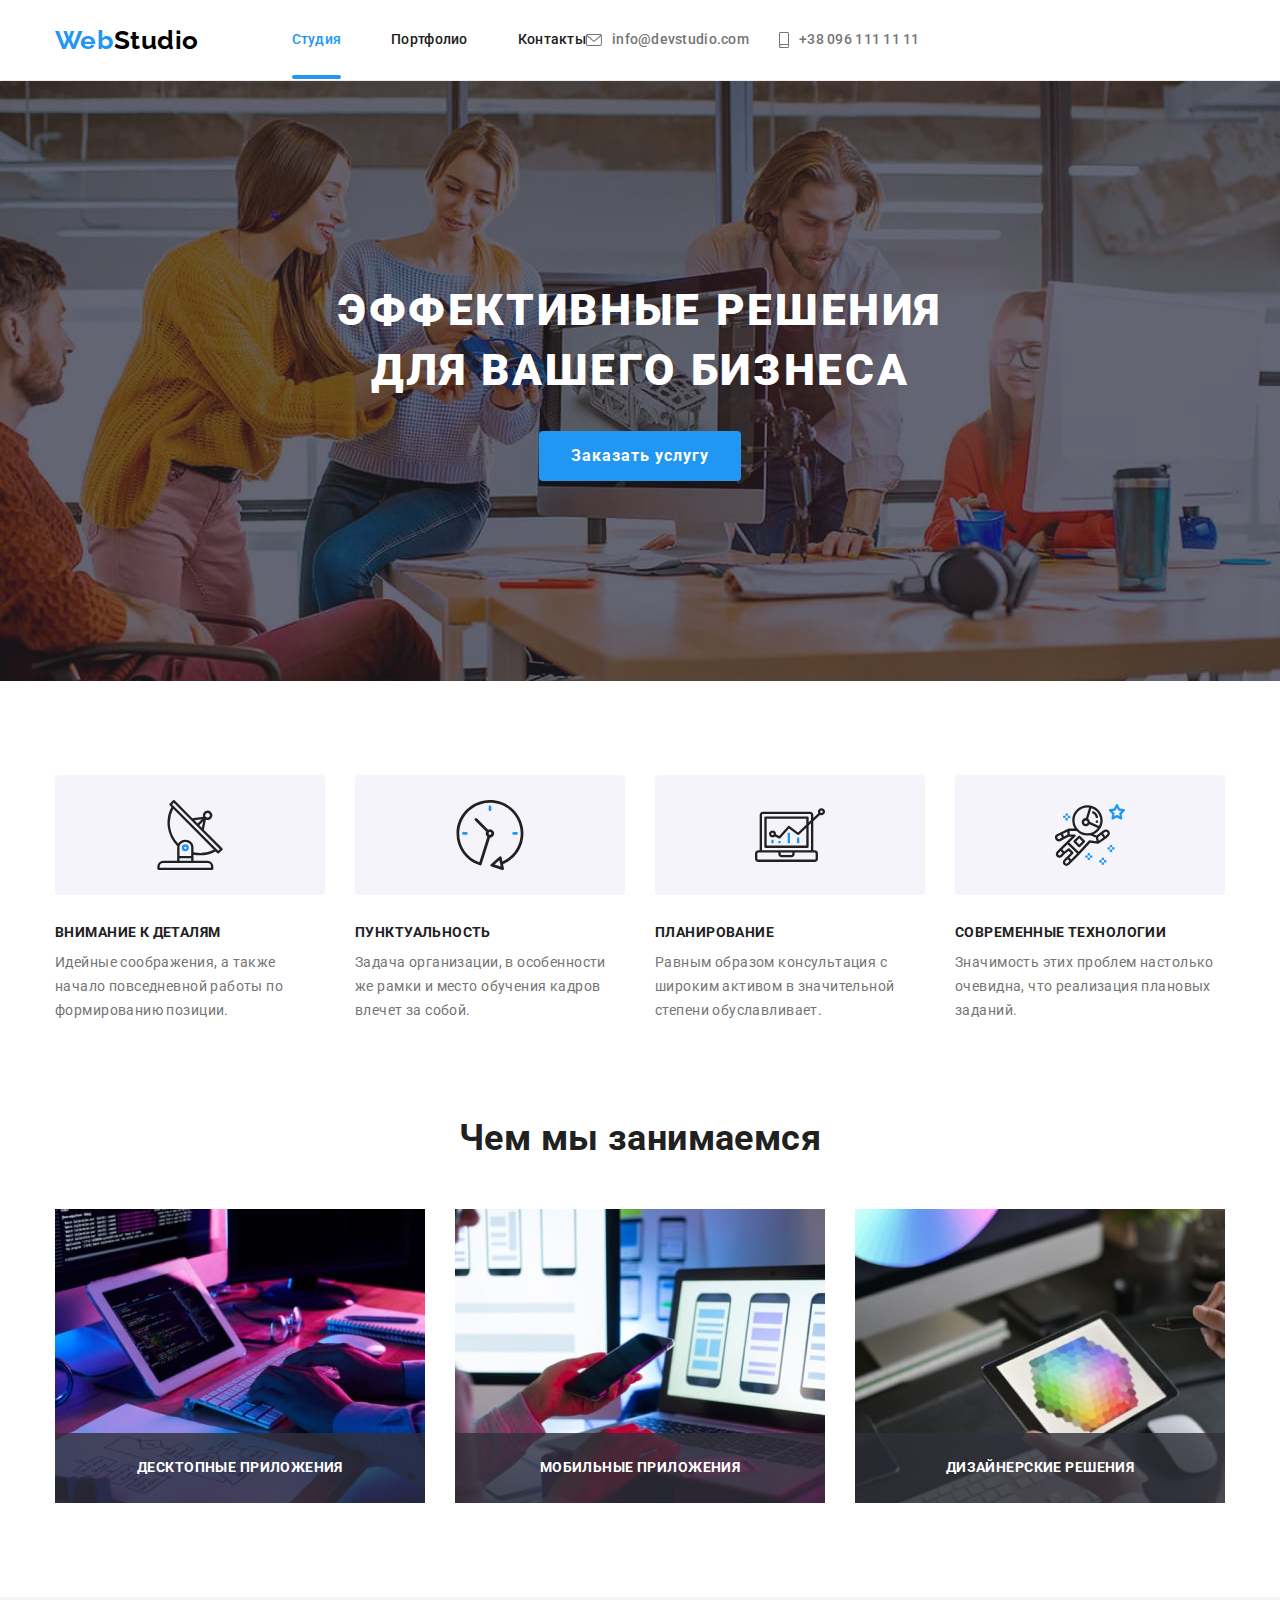
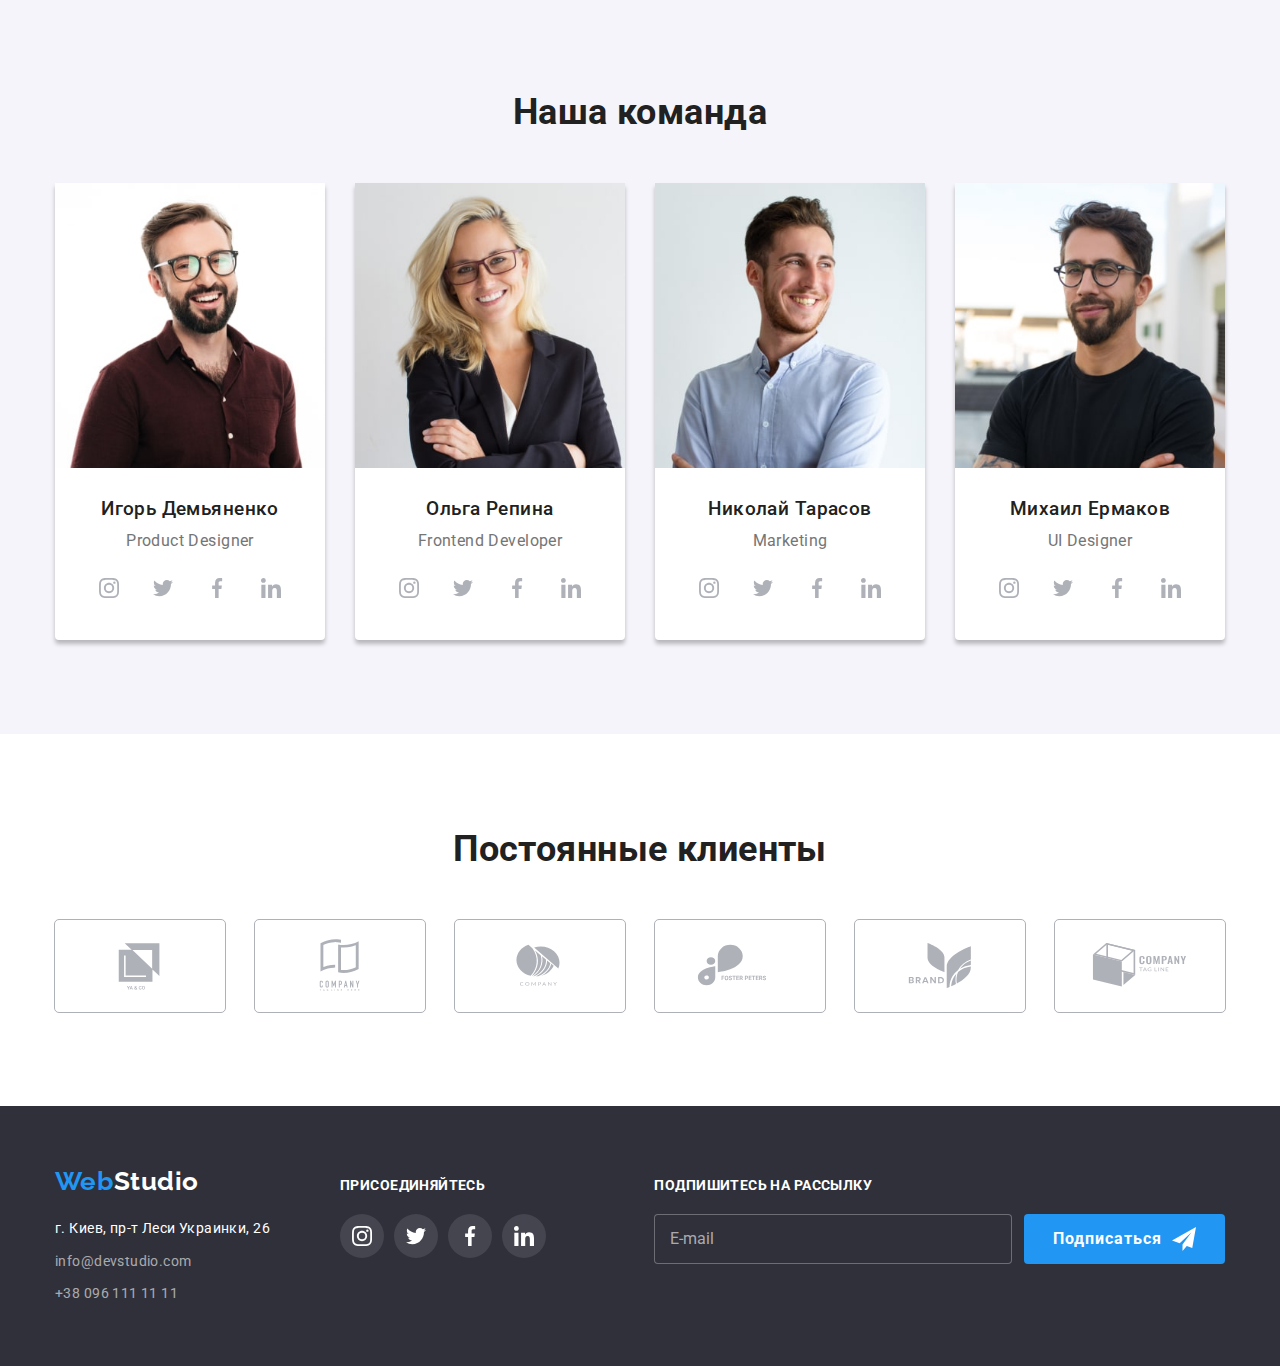
==== commit fba30ce7: "fixed" ====
--- a/index.html
+++ b/index.html
@@ -23,8 +23,7 @@
             type="button"
             class="menu__btn"
             aria-expanded="false"
-            data-menu-button
-          >
+            data-menu-button>
             <svg
               width="40"
               height="40"
@@ -219,11 +218,12 @@
           <h2 class="section__title">Наша команда</h2>
           <ul class="team__list grid">
             <li class="team__card grid__item">
-                <img 
-                srcset="./img/team1-desktop.jpg 270w, ./img/team1-tablet.jpg 354w, ./img/team1-mobile.jpg 450w,
+              <picture>
+                <source srcset="./img/team1-desktop.jpg 270w, ./img/team1-tablet.jpg 354w, ./img/team1-mobile.jpg 450w,
                 ./img/team1-desktop@2x.jpg 540w, ./img/team1-tablet@2x.jpg 708w, ./img/team1-mobile@2x.jpg 900w"
-                sizes="(min-width: 1200px) 25vw, (min-width: 768px) 50vw, 100vw"
-                src="./img/team1-desktop.jpg" alt="Игорь Демьяненко"/>
+                sizes="(min-width: 1200px) 25vw, (min-width: 768px) 50vw, 100vw"/>
+                <img src="./img/team1-desktop.jpg" alt="Игорь Демьяненко"/>
+              </picture>
               <div class="team__text">
                 <h3 class="team__name">Игорь Демьяненко</h3>
                 <p lang="en" class="team__pos">Product Designer</p>
@@ -262,11 +262,12 @@
               </div>
             </li>
             <li class="team__card grid__item">
-              <img 
-                srcset="./img/team2-desktop.jpg 270w, ./img/team2-tablet.jpg 354w, ./img/team2-mobile.jpg 450w,
+              <picture>
+                <source srcset="./img/team2-desktop.jpg 270w, ./img/team2-tablet.jpg 354w, ./img/team2-mobile.jpg 450w,
                 ./img/team2-desktop@2x.jpg 540w, ./img/team2-tablet@2x.jpg 708w, ./img/team2-mobile@2x.jpg 900w"
-                sizes="(min-width: 1200px) 25vw, (min-width: 768px) 50vw, 100vw"
-                src="./img/team2-desktop.jpg" alt="Ольга Репина"/>
+                sizes="(min-width: 1200px) 25vw, (min-width: 768px) 50vw, 100vw"/>
+                <img src="./img/team2-desktop.jpg" alt="Ольга Репина"/>
+                </picture>
               <div class="team__text">
                 <h3 class="team__name">Ольга Репина</h3>
                 <p lang="en" class="team__pos">Frontend Developer</p>
@@ -305,11 +306,12 @@
               </div>
             </li>
             <li class="team__card grid__item">
-              <img 
-                srcset="./img/team3-desktop.jpg 270w, ./img/team3-tablet.jpg 354w, ./img/team3-mobile.jpg 450w,
+              <picture>
+                <source srcset="./img/team3-desktop.jpg 270w, ./img/team3-tablet.jpg 354w, ./img/team3-mobile.jpg 450w,
                 ./img/team3-desktop@2x.jpg 540w, ./img/team3-tablet@2x.jpg 708w, ./img/team3-mobile@2x.jpg 900w"
-                sizes="(min-width: 1200px) 25vw, (min-width: 768px) 50vw, 100vw"
-                src="./img/team3-desktop.jpg" alt="Николай Тарасов"/>
+                sizes="(min-width: 1200px) 25vw, (min-width: 768px) 50vw, 100vw"/>
+                <img src="./img/team3-desktop.jpg" alt="Николай Тарасов"/>
+              </picture>
               <div class="team__text">
                 <h3 class="team__name">Николай Тарасов</h3>
                 <p lang="en" class="team__pos">Marketing</p>
@@ -348,11 +350,12 @@
               </div>
             </li>
             <li class="team__card grid__item">
-              <img 
-              srcset="./img/team4-desktop.jpg 270w, ./img/team4-tablet.jpg 354w, ./img/team4-mobile.jpg 450w,
+              <picture>
+                <source srcset="./img/team4-desktop.jpg 270w, ./img/team4-tablet.jpg 354w, ./img/team4-mobile.jpg 450w,
               ./img/team4-desktop@2x.jpg 540w, ./img/team4-tablet@2x.jpg 708w, ./img/team4-mobile@2x.jpg 900w"
-              sizes="(min-width: 1200px) 25vw, (min-width: 768px) 50vw, 100vw"
-              src="./img/team4-desktop.jpg" alt="Михаил Ермаков"/>
+              sizes="(min-width: 1200px) 25vw, (min-width: 768px) 50vw, 100vw"/>
+              <img src="./img/team4-desktop.jpg" alt="Михаил Ермаков"/>
+              </picture>
               <div class="team__text">
                 <h3 class="team__name">Михаил Ермаков</h3>
                 <p lang="en" class="team__pos">UI Designer</p>
--- a/css/main.min.css
+++ b/css/main.min.css
@@ -1,2 +1,2 @@
-@import url("https://cdnjs.cloudflare.com/ajax/libs/modern-normalize/1.1.0/modern-normalize.min.css");@import url("https://fonts.googleapis.com/css2?family=Raleway:wght@700&family=Roboto:wght@400;500;700;900&display=swap");:root{--primary-text-color: #757575;--secondary-text-color: #212121;--primary-color: #ffffff;--accent-color: #2196f3;--hover-color: #188ce8;--primary-bgc: #2f303a;--secondary-bgc: #f5f4fa;--sprite-color: #afb1b8;--sprite-bgc: rgba(255, 255, 255, 0.1);--timing-dur: 250ms;--timing-func: cubic-bezier(0.4, 0, 0.2, 1);--indent: 30px;--items: 1}ul{list-style:none;padding:0;margin:0}a{text-decoration:none}h1,h2,h3,h4,h5,h6,p{margin:0}img{display:block;max-width:100%;height:auto}body{font-family:"Roboto", sans-serif;font-size:14px;line-height:1.71;letter-spacing:0.03em;color:var(--primary-text-color);background-color:var(--primary-color)}.section{padding:60px 0}@media screen and (min-width: 1200px){.section{padding:94px 0}}.section__title{margin-bottom:var(--indent);color:var(--secondary-text-color);font-weight:700;font-size:28px;line-height:1.18;text-align:center}@media screen and (min-width: 1200px){.section__title{margin-bottom:50px;font-size:36px;line-height:1.17}}.visually-hidden{position:absolute;width:1px;height:1px;margin:-1px;border:0;padding:0;white-space:nowrap;-webkit-clip-path:inset(100%);clip-path:inset(100%);clip:rect(0 0 0 0);overflow:hidden}.container{margin:0 auto;padding:0 15px}@media screen and (min-width: 480px){.container{width:480px}}@media screen and (min-width: 768px){.container{width:768px}}@media screen and (min-width: 1200px){.container{width:1200px}}.logo{color:var(--accent-color);font-family:'Raleway';font-weight:700;font-size:24px;line-height:1.17;word-spacing:-0.22em}@media screen and (min-width: 1200px){.logo{font-size:26px;line-height:1.19}}.hero__btn,.mailing__btn,.modal__btn,.filter__btn{color:var(--primary-color);background-color:var(--accent-color);border:none;border-radius:4px;font-family:inherit;font-weight:700;font-size:16px;line-height:1.88;text-align:center;letter-spacing:0.06em;cursor:pointer;-webkit-transition:background-color var(--timing-dur) var(--timing-func);transition:background-color var(--timing-dur) var(--timing-func)}.social__list,.social-team__list{display:-webkit-box;display:-ms-flexbox;display:flex}@media screen and (max-width: 767px){.social__list,.social-team__list{-webkit-box-pack:center;-ms-flex-pack:center;justify-content:center}}.social__item+.social__item{margin-left:10px}.social__item{width:44px;height:44px}.social__link,.social-foot__link{display:-webkit-box;display:-ms-flexbox;display:flex;-webkit-box-align:center;-ms-flex-align:center;align-items:center;-webkit-box-pack:center;-ms-flex-pack:center;justify-content:center;width:100%;height:100%;border-radius:50%;-webkit-transition:background-color var(--timing-dur) var(--timing-func);transition:background-color var(--timing-dur) var(--timing-func)}.social__link:hover,.social-foot__link:hover,.social__link:focus,.social-foot__link:focus{background-color:var(--accent-color)}.social__icon,.social-team__icon{width:20px;height:20px;fill:var(--primary-color)}.grid{display:-webkit-box;display:-ms-flexbox;display:flex;-ms-flex-wrap:wrap;flex-wrap:wrap;-ms-flex-preferred-size:calc((100% - var(--indent) * (var(--items) - 1)) / var(--items));flex-basis:calc((100% - var(--indent) * (var(--items) - 1)) / var(--items));gap:var(--indent)}@media screen and (min-width: 768px){.logo-header{display:-webkit-box;display:-ms-flexbox;display:flex;margin-right:88px}}@media screen and (min-width: 1200px){.logo-header{margin-right:93px}}.logo-end{color:#000000}.page-nav{display:-webkit-box;display:-ms-flexbox;display:flex;-webkit-box-align:center;-ms-flex-align:center;align-items:center}.menu__btn{margin:0 0 0 auto;padding:0;background-color:transparent;border:none;cursor:pointer;z-index:10}.menu__btn .close-menu__icon{display:none}.menu__btn .menu__icon{-webkit-transition:fill var(--timing-dur) var(--timing-func);transition:fill var(--timing-dur) var(--timing-func)}.menu__btn.is-open .close-menu__icon{display:block;-webkit-transition:fill var(--timing-dur) var(--timing-func);transition:fill var(--timing-dur) var(--timing-func)}.menu__btn.is-open .menu__icon{display:none}.menu__btn:hover .menu__icon,.menu__btn:focus .menu__icon{fill:var(--accent-color)}.menu__btn:hover .close-menu__icon,.menu__btn:focus .close-menu__icon{fill:var(--accent-color)}@media screen and (min-width: 768px){.menu__btn{display:none}}@media screen and (max-width: 767px){.mobile__cont{display:none;position:absolute;top:0;left:0;width:100%;height:800px;padding:48px 40px;background-color:var(--primary-color)}}.mobile__cont.is-open{display:block;z-index:1}@media screen and (min-width: 768px){.mobile__cont{display:-webkit-box;display:-ms-flexbox;display:flex}}@media screen and (min-width: 768px){.nav__list{display:-webkit-box;display:-ms-flexbox;display:flex;-webkit-box-align:center;-ms-flex-align:center;align-items:center}}.nav__link{color:var(--secondary-text-color);font-weight:500;font-size:40px;line-height:1.17;letter-spacing:0.02em;-webkit-transition:color var(--timing-dur) var(--timing-func);transition:color var(--timing-dur) var(--timing-func)}.nav__link:hover,.nav__link:focus{color:var(--accent-color)}@media screen and (min-width: 768px){.nav__link{padding:32px 0;font-size:14px;line-height:1.14}}.active__link{color:var(--accent-color)}@media screen and (min-width: 768px){.active__link{position:relative}.active__link::after{content:'';position:absolute;bottom:0;display:block;width:100%;height:4px;border-radius:2px;background-color:var(--accent-color)}.active__link:hover::after,.active__link:focus::after{-webkit-animation:scaleline var(--timing-dur) var(--timing-func);animation:scaleline var(--timing-dur) var(--timing-func)}@-webkit-keyframes scaleline{0%{-webkit-transform:scale(0);transform:scale(0)}100%{-webkit-transform:scale(1);transform:scale(1)}}@keyframes scaleline{0%{-webkit-transform:scale(0);transform:scale(0)}100%{-webkit-transform:scale(1);transform:scale(1)}}}@media screen and (max-width: 767px){.nav__item+.nav__item{margin-top:32px}}@media screen and (min-width: 768px){.nav__item+.nav__item{margin-left:50px}}@media screen and (max-width: 767px){.cont__list{display:-webkit-box;display:-ms-flexbox;display:flex;-webkit-box-orient:vertical;-webkit-box-direction:reverse;-ms-flex-direction:column-reverse;flex-direction:column-reverse;margin-top:300px}}@media screen and (min-width: 768px){.cont__list{margin-left:84px}}@media screen and (min-width: 1200px){.cont__list{display:-webkit-box;display:-ms-flexbox;display:flex;-webkit-box-align:center;-ms-flex-align:center;align-items:center;margin-left:305px}}.cont__icon{display:none}@media screen and (min-width: 768px){.cont__icon{display:block;margin-right:10px;fill:var(--primary-text-color);-webkit-transition:fill var(--timing-dur) var(--timing-func);transition:fill var(--timing-dur) var(--timing-func)}.cont__link:hover .cont__icon,.cont__link:focus .cont__icon{fill:currentColor}}.cont__link{color:var(--primary-text-color);font-weight:500;font-size:24px;line-height:1.17;letter-spacing:0.02em;-webkit-transition:color var(--timing-dur) var(--timing-func);transition:color var(--timing-dur) var(--timing-func)}.cont__link:hover,.cont__link:focus{color:var(--accent-color)}@media screen and (min-width: 768px){.cont__link{display:-webkit-box;display:-ms-flexbox;display:flex;-webkit-box-align:center;-ms-flex-align:center;align-items:center;font-size:12px}}@media screen and (min-width: 1200px){.cont__link{font-size:14px;line-height:1.14}}@media screen and (min-width: 768px){.mail__link{padding:20px 0 5px 0}}@media screen and (min-width: 1200px){.mail__link{padding:32px 0}}@media screen and (max-width: 767px){.tel__link{color:var(--accent-color);font-weight:500;font-size:34px;line-height:1.18}}@media screen and (min-width: 768px){.tel__link{padding:5px 0 20px 0}}@media screen and (min-width: 1200px){.tel__link{padding:32px 0}}@media screen and (max-width: 767px){.cont__item+.cont__item{margin-bottom:32px}}@media screen and (min-width: 1200px){.cont__item+.cont__item{margin-left:30px}}.social-mob__list{display:-webkit-box;display:-ms-flexbox;display:flex;margin-top:64px}@media screen and (min-width: 768px){.social-mob__list{display:none}}.social-mob__item+.social-mob__item{position:relative;margin-left:20px}.social-mob__item+.social-mob__item::before{position:absolute;left:-10px;content:'';display:block;height:100%;border-right:1px solid rgba(33,33,33,0.2)}.social-mob__link{color:var(--accent-color);font-weight:500;font-size:18px;line-height:1.22;letter-spacing:0.02em}.page-header{border-bottom:1px solid #ECECEC}@media screen and (max-width: 767px){.page-header{position:relative}}.hero{padding:118px 0;margin:0 auto;text-align:center;max-width:767px;height:400px;background-image:-webkit-gradient(linear, left top, right top, from(rgba(47,48,58,0.4)), to(rgba(47,48,58,0.4))),url("../img/hero-mobile.jpg");background-image:linear-gradient(to right, rgba(47,48,58,0.4), rgba(47,48,58,0.4)),url("../img/hero-mobile.jpg");background-repeat:no-repeat;background-position:center;background-size:cover}@media (min-device-pixel-ratio: 2), (-webkit-min-device-pixel-ratio: 2), (min-resolution: 192dpi), (min-resolution: 2dppx){.hero{background-image:-webkit-gradient(linear, left top, right top, from(rgba(47,48,58,0.4)), to(rgba(47,48,58,0.4))),url("../img/hero-mobile@2x.jpg");background-image:linear-gradient(to right, rgba(47,48,58,0.4), rgba(47,48,58,0.4)),url("../img/hero-mobile@2x.jpg")}}@media screen and (min-width: 768px){.hero{max-width:1199px;background-image:-webkit-gradient(linear, left top, right top, from(rgba(47,48,58,0.4)), to(rgba(47,48,58,0.4))),url("../img/hero-tablet.jpg");background-image:linear-gradient(to right, rgba(47,48,58,0.4), rgba(47,48,58,0.4)),url("../img/hero-tablet.jpg")}}@media screen and (min-width: 768px) and (min-device-pixel-ratio: 2), screen and (min-width: 768px) and (-webkit-min-device-pixel-ratio: 2), screen and (min-width: 768px) and (min-resolution: 192dpi), screen and (min-width: 768px) and (min-resolution: 2dppx){.hero{background-image:-webkit-gradient(linear, left top, right top, from(rgba(47,48,58,0.4)), to(rgba(47,48,58,0.4))),url("../img/hero-tablet@2x.jpg");background-image:linear-gradient(to right, rgba(47,48,58,0.4), rgba(47,48,58,0.4)),url("../img/hero-tablet@2x.jpg")}}@media screen and (min-width: 1200px){.hero{padding:200px 0;max-width:1600px;height:600px;background-image:-webkit-gradient(linear, left top, right top, from(rgba(47,48,58,0.4)), to(rgba(47,48,58,0.4))),url("../img/hero-desktop.jpg");background-image:linear-gradient(to right, rgba(47,48,58,0.4), rgba(47,48,58,0.4)),url("../img/hero-desktop.jpg")}}@media screen and (min-width: 1200px) and (min-device-pixel-ratio: 2), screen and (min-width: 1200px) and (-webkit-min-device-pixel-ratio: 2), screen and (min-width: 1200px) and (min-resolution: 192dpi), screen and (min-width: 1200px) and (min-resolution: 2dppx){.hero{background-image:-webkit-gradient(linear, left top, right top, from(rgba(47,48,58,0.4)), to(rgba(47,48,58,0.4))),url("../img/hero-desktop@2x.jpg");background-image:linear-gradient(to right, rgba(47,48,58,0.4), rgba(47,48,58,0.4)),url("../img/hero-desktop@2x.jpg")}}.hero__title{margin:0 auto 30px auto;max-width:360px;color:var(--primary-color);font-weight:900;font-size:26px;line-height:1.62;letter-spacing:0.06em;text-transform:uppercase}@media screen and (min-width: 1200px){.hero__title{max-width:696px;font-size:44px;line-height:1.36}}.hero__btn{padding:10px 32px}.hero__btn:hover,.hero__btn:focus{background-color:var(--hover-color)}@media screen and (min-width: 768px){.feature__list{--items: 2}}@media screen and (min-width: 1200px){.feature__list{-ms-flex-wrap:nowrap;flex-wrap:nowrap}}.feature__cont{display:-webkit-box;display:-ms-flexbox;display:flex;-webkit-box-align:center;-ms-flex-align:center;align-items:center;-webkit-box-pack:center;-ms-flex-pack:center;justify-content:center;width:450px;height:120px;background-color:var(--secondary-bgc);border-radius:4px}@media screen and (min-width: 768px){.feature__cont{width:354px}}@media screen and (min-width: 1200px){.feature__cont{width:270px}}.feature__icon{width:70px;height:70px}.feature__card{text-align:left}.feature__title{margin:30px 0 10px 0;color:var(--secondary-text-color);font-weight:700;font-size:14px;line-height:1.14;text-transform:uppercase}.feature__text{max-width:450px}@media screen and (min-width: 768px){.feature__text{max-width:354px}}@media screen and (min-width: 1200px){.feature__text{max-width:270px}}.activity__sect{display:none}@media screen and (min-width: 1200px){.activity__sect{display:block;padding-top:0}}.activity__list{display:-webkit-box;display:-ms-flexbox;display:flex;gap:var(--indent)}.activity__thumb{position:relative}.activity__label{position:absolute;display:-webkit-box;display:-ms-flexbox;display:flex;-webkit-box-align:center;-ms-flex-align:center;align-items:center;-webkit-box-pack:center;-ms-flex-pack:center;justify-content:center;width:100%;height:70px;bottom:0;background-color:rgba(47,48,58,0.8)}.activity__text{color:var(--primary-color);font-weight:700;line-height:1.14;text-align:center;text-transform:uppercase}.team__section{background-color:var(--secondary-bgc)}@media screen and (min-width: 768px){.team__list{--items: 2}}@media screen and (min-width: 1200px){.team__list{-ms-flex-wrap:nowrap;flex-wrap:nowrap}}.team__card{max-width:450px;border-radius:0px 0px 4px 4px;background-color:var(--primary-color);-webkit-box-shadow:0 4px 4px rgba(0,0,0,0.25);box-shadow:0 4px 4px rgba(0,0,0,0.25)}@media screen and (min-width: 768px){.team__card{width:354px}}@media screen and (min-width: 1200px){.team__card{width:270px}}.team__text{padding-top:30px;font-size:16px;line-height:1.19;text-align:center}.team__name{margin-bottom:10px;color:var(--secondary-text-color);font-weight:500}.team__social{padding:16px 0 30px 0}.social-team__list{-webkit-box-pack:center;-ms-flex-pack:center;justify-content:center}.social-team__icon{fill:var(--sprite-color);-webkit-transition:fill var(--timing-dur) var(--timing-func);transition:fill var(--timing-dur) var(--timing-func)}.social__link:hover .social-team__icon,.social-foot__link:hover .social-team__icon,.social__link:focus .social-team__icon,.social-foot__link:focus .social-team__icon{fill:var(--primary-color)}.client__list{--items: 2}@media screen and (min-width: 768px){.client__list{--items: 3}}@media screen and (min-width: 1200px){.client__list{-ms-flex-wrap:nowrap;flex-wrap:nowrap}}.client__item{width:210px;height:92px}@media screen and (min-width: 768px){.client__item{width:226px}}@media screen and (min-width: 1200px){.client__item{width:170px}}.client__link{display:-webkit-box;display:-ms-flexbox;display:flex;-webkit-box-align:center;-ms-flex-align:center;align-items:center;-webkit-box-pack:center;-ms-flex-pack:center;justify-content:center;width:100%;height:100%;outline:1px solid var(--sprite-color);border-radius:4px;-webkit-transition:outline var(--timing-dur) var(--timing-func);transition:outline var(--timing-dur) var(--timing-func)}.client__link:hover,.client__link:focus{outline:1px solid var(--accent-color)}.client__icon{width:106px;height:60px;fill:var(--sprite-color);-webkit-transition:fill var(--timing-dur) var(--timing-func);transition:fill var(--timing-dur) var(--timing-func)}.client__link:hover .client__icon,.client__link:focus .client__icon{fill:var(--accent-color)}.page-footer{padding:60px 0;background-color:var(--primary-bgc)}@media screen and (max-width: 1199px){.foot__cont{text-align:center}}@media screen and (min-width: 768px){.foot__cont{display:-webkit-box;display:-ms-flexbox;display:flex;-webkit-box-align:baseline;-ms-flex-align:baseline;align-items:baseline;-webkit-box-pack:center;-ms-flex-pack:center;justify-content:center;-ms-flex-wrap:wrap;flex-wrap:wrap}}@media screen and (min-width: 1200px){.foot__cont{-ms-flex-wrap:nowrap;flex-wrap:nowrap}}.logo-footer{display:block;margin-bottom:20px}.logo-end-foot{color:var(--primary-color)}.cont-foot__list{font-style:normal}@media screen and (max-width: 1199px){.cont-foot__list{width:232px;margin:0 auto 60px auto;text-align:center}}.contact-first{color:var(--primary-color)}.cont-foot__item+.cont-foot__item{margin-top:8px}@media screen and (min-width: 1200px){.cont-foot__item+.cont-foot__item{margin-top:9px}}.cont-foot__link{color:rgba(255,255,255,0.6);-webkit-transition:color var(--timing-dur) var(--timing-func);transition:color var(--timing-dur) var(--timing-func)}.cont-foot__link:hover,.cont-foot__link:focus{color:var(--accent-color)}@media screen and (max-width: 767px){.social-foot__cont{margin-bottom:60px}}@media screen and (min-width: 768px){.social-foot__cont{margin-left:165px}}@media screen and (min-width: 1200px){.social-foot__cont{margin-left:70px}}.social-foot__text{margin-bottom:20px;color:var(--primary-color);font-weight:700;line-height:1.14;text-transform:uppercase}.social-foot__link{background-color:var(--sprite-bgc)}@media screen and (min-width: 1200px){.mailing__cont{margin-left:auto}}@media screen and (min-width: 1200px){.mailing__form{display:-webkit-box;display:-ms-flexbox;display:flex}}.mailing__input{padding:15px;width:450px;height:50px;background-color:var(--primary-bgc);border:1px solid rgba(255,255,255,0.3);border-radius:4px;color:rgba(255,255,255,0.6);-webkit-transition:border var(--timing-dur) var(--timing-func),-webkit-box-shadow var(--timing-dur) var(--timing-func);transition:border var(--timing-dur) var(--timing-func),-webkit-box-shadow var(--timing-dur) var(--timing-func);transition:border var(--timing-dur) var(--timing-func),box-shadow var(--timing-dur) var(--timing-func);transition:border var(--timing-dur) var(--timing-func),box-shadow var(--timing-dur) var(--timing-func),-webkit-box-shadow var(--timing-dur) var(--timing-func)}.mailing__input::-webkit-input-placeholder{color:rgba(255,255,255,0.6);font-size:16px;line-height:1.25}.mailing__input:-ms-input-placeholder{color:rgba(255,255,255,0.6);font-size:16px;line-height:1.25}.mailing__input::-ms-input-placeholder{color:rgba(255,255,255,0.6);font-size:16px;line-height:1.25}.mailing__input::placeholder{color:rgba(255,255,255,0.6);font-size:16px;line-height:1.25}.mailing__input:hover,.mailing__input:focus{border:1px solid var(--accent-color);-webkit-box-shadow:0px 4px 4px rgba(0,0,0,0.15);box-shadow:0px 4px 4px rgba(0,0,0,0.15);outline:none}@media screen and (max-width: 1199px){.mailing__input{margin-bottom:20px}}@media screen and (min-width: 1200px){.mailing__input{width:358px}}.mailing__btn{padding:10px 29px;margin-left:12px;display:-webkit-box;display:-ms-flexbox;display:flex;-webkit-box-align:center;-ms-flex-align:center;align-items:center;-webkit-transition:-webkit-box-shadow var(--timing-dur) var(--timing-func);transition:-webkit-box-shadow var(--timing-dur) var(--timing-func);transition:box-shadow var(--timing-dur) var(--timing-func);transition:box-shadow var(--timing-dur) var(--timing-func), -webkit-box-shadow var(--timing-dur) var(--timing-func)}.mailing__btn:hover,.mailing__btn:focus{background-color:var(--hover-color);-webkit-box-shadow:0px 4px 4px rgba(0,0,0,0.15);box-shadow:0px 4px 4px rgba(0,0,0,0.15)}@media screen and (max-width: 1199px){.mailing__btn{margin:0 auto}}.mailing__icon{margin-left:10px;width:24px;height:24px}.modal__backdrop{position:fixed;top:0;left:0;width:100vw;height:100vh;visibility:1;opacity:1;-webkit-transform:scale(1);transform:scale(1);background:rgba(0,0,0,0.2);-webkit-transition:opacity var(--timing-dur) var(--timing-func),visibility var(--timing-dur) var(--timing-func),-webkit-transform var(--timing-dur) var(--timing-func);transition:opacity var(--timing-dur) var(--timing-func),visibility var(--timing-dur) var(--timing-func),-webkit-transform var(--timing-dur) var(--timing-func);transition:opacity var(--timing-dur) var(--timing-func),visibility var(--timing-dur) var(--timing-func),transform var(--timing-dur) var(--timing-func);transition:opacity var(--timing-dur) var(--timing-func),visibility var(--timing-dur) var(--timing-func),transform var(--timing-dur) var(--timing-func),-webkit-transform var(--timing-dur) var(--timing-func)}.modal__backdrop.is-hidden{visibility:hidden;opacity:0;-webkit-transform:scale(0.5);transform:scale(0.5);pointer-events:none}.modal__cont{position:absolute;padding:40px;top:50%;left:50%;width:450px;background:var(--primary-color);-webkit-box-shadow:0px 1px 3px rgba(0,0,0,0.12),0px 1px 1px rgba(0,0,0,0.14),0px 2px 1px rgba(0,0,0,0.2);box-shadow:0px 1px 3px rgba(0,0,0,0.12),0px 1px 1px rgba(0,0,0,0.14),0px 2px 1px rgba(0,0,0,0.2);border-radius:4px;-webkit-transform:translate(-50%, -50%);transform:translate(-50%, -50%)}@media screen and (min-width: 1200px){.modal__cont{width:528px}}.close__btn{position:absolute;top:0;right:0;margin:8px 8px 0 0;display:-webkit-box;display:-ms-flexbox;display:flex;-webkit-box-align:center;-ms-flex-align:center;align-items:center;-webkit-box-pack:center;-ms-flex-pack:center;justify-content:center;width:30px;height:30px;background-color:var(--primary-color);border:1px solid rgba(0,0,0,0.1);border-radius:50%;cursor:pointer;-webkit-transition:-webkit-box-shadow var(--timing-dur) var(--timing-func);transition:-webkit-box-shadow var(--timing-dur) var(--timing-func);transition:box-shadow var(--timing-dur) var(--timing-func);transition:box-shadow var(--timing-dur) var(--timing-func), -webkit-box-shadow var(--timing-dur) var(--timing-func)}.close__btn:hover,.close__btn:focus{-webkit-box-shadow:0px 4px 4px rgba(0,0,0,0.25);box-shadow:0px 4px 4px rgba(0,0,0,0.25)}.close__icon{-webkit-transition:fill var(--timing-dur) var(--timing-func);transition:fill var(--timing-dur) var(--timing-func)}.close__btn:hover .close__icon,.close__btn:focus .close__icon{fill:var(--accent-color)}.modal__form{display:-webkit-box;display:-ms-flexbox;display:flex;-webkit-box-orient:vertical;-webkit-box-direction:normal;-ms-flex-direction:column;flex-direction:column}.modal__title{margin-bottom:12px;color:var(--secondary-text-color);font-weight:700;font-size:20px;line-height:1.5;text-align:center}@media screen and (min-width: 1200px){.modal__title{line-height:1.15}}.modal__field{position:relative;margin-bottom:10px;display:-webkit-box;display:-ms-flexbox;display:flex;-webkit-box-orient:vertical;-webkit-box-direction:normal;-ms-flex-direction:column;flex-direction:column;width:100%}.modal__label{font-size:12px;line-height:1.17;letter-spacing:0.01em}.modal__input{margin-top:4px;padding:11px 12px 11px 42px;border:1px solid rgba(33,33,33,0.2);border-radius:4px;-webkit-transition:border var(--timing-dur) var(--timing-func);transition:border var(--timing-dur) var(--timing-func)}.modal__input:hover,.modal__input:focus{border:1px solid var(--accent-color);outline:none}.modal__icon{position:absolute;top:50%;left:12px;width:18px;height:18px;-webkit-transition:fill var(--timing-dur) var(--timing-func);transition:fill var(--timing-dur) var(--timing-func)}.modal__input:hover+.modal__icon,.modal__input:focus+.modal__icon{fill:var(--accent-color)}.modal__svg{width:100%;height:100%}.modal__comment{margin-bottom:20px;display:-webkit-box;display:-ms-flexbox;display:flex;-webkit-box-orient:vertical;-webkit-box-direction:normal;-ms-flex-direction:column;flex-direction:column;width:100%}.modal__area{margin-top:4px;padding:12px 16px;height:120px;border:1px solid rgba(33,33,33,0.2);border-radius:4px;resize:none;font-size:12px;-webkit-transition:border var(--timing-dur) var(--timing-func);transition:border var(--timing-dur) var(--timing-func)}.modal__area:hover,.modal__area:focus{border:1px solid var(--accent-color);outline:none}.modal__area::-webkit-input-placeholder{color:rgba(117,117,117,0.5);-webkit-transition:font-size var(--timing-dur) var(--timing-func);transition:font-size var(--timing-dur) var(--timing-func)}.modal__area:-ms-input-placeholder{color:rgba(117,117,117,0.5);-webkit-transition:font-size var(--timing-dur) var(--timing-func);transition:font-size var(--timing-dur) var(--timing-func)}.modal__area::-ms-input-placeholder{color:rgba(117,117,117,0.5);-webkit-transition:font-size var(--timing-dur) var(--timing-func);transition:font-size var(--timing-dur) var(--timing-func)}.modal__area::placeholder{color:rgba(117,117,117,0.5);-webkit-transition:font-size var(--timing-dur) var(--timing-func);transition:font-size var(--timing-dur) var(--timing-func)}.modal__area:hover::-webkit-input-placeholder,.modal__area:focus::-webkit-input-placeholder{font-size:14px}.modal__area:hover:-ms-input-placeholder,.modal__area:focus:-ms-input-placeholder{font-size:14px}.modal__area:hover::-ms-input-placeholder,.modal__area:focus::-ms-input-placeholder{font-size:14px}.modal__area:hover::placeholder,.modal__area:focus::placeholder{font-size:14px}.modal__checkbox{margin-bottom:30px;display:-webkit-box;display:-ms-flexbox;display:flex;-webkit-box-align:center;-ms-flex-align:center;align-items:center;-webkit-box-pack:center;-ms-flex-pack:center;justify-content:center}.checkbox__icon{display:-webkit-box;display:-ms-flexbox;display:flex;-webkit-box-align:center;-ms-flex-align:center;align-items:center;-webkit-box-pack:center;-ms-flex-pack:center;justify-content:center;margin-right:8px;width:16px;height:15px;border:2px solid var(--secondary-text-color);border-radius:3px;-webkit-transition:background-color var(--timing-dur) var(--timing-func),border var(--timing-dur) var(--timing-func);transition:background-color var(--timing-dur) var(--timing-func),border var(--timing-dur) var(--timing-func)}.checkbox:focus+.checkbox__icon{border:2px solid var(--accent-color)}.checkbox:checked+.checkbox__icon{border:none;background-color:var(--accent-color)}.checkbox__svg{width:100%;height:100%;fill:transparent;-webkit-transition:fill var(--timing-dur) var(--timing-func);transition:fill var(--timing-dur) var(--timing-func)}.checkbox:checked+.checkbox__icon .checkbox__svg{fill:var(--primary-color)}@media screen and (max-width: 1199px){.checkbox__text{font-size:12px;line-height:1.17}}.modal__link{padding-left:4px;color:var(--accent-color);text-decoration:underline}@media screen and (max-width: 1199px){.modal__link{padding-left:3px;font-size:12px;line-height:1.17}}.modal__btn{padding:10px 55px;margin:0 auto;-webkit-transition:-webkit-box-shadow var(--timing-dur) var(--timing-func);transition:-webkit-box-shadow var(--timing-dur) var(--timing-func);transition:box-shadow var(--timing-dur) var(--timing-func);transition:box-shadow var(--timing-dur) var(--timing-func), -webkit-box-shadow var(--timing-dur) var(--timing-func)}.modal__btn:hover,.modal__btn:focus{background-color:var(--hover-color);-webkit-box-shadow:0px 4px 4px rgba(0,0,0,0.15);box-shadow:0px 4px 4px rgba(0,0,0,0.15)}.filter__list{display:-webkit-box;display:-ms-flexbox;display:flex;-webkit-box-pack:center;-ms-flex-pack:center;justify-content:center;margin-bottom:50px}@media screen and (max-width: 767px){.filter__list{-ms-flex-wrap:wrap;flex-wrap:wrap;-webkit-box-pack:start;-ms-flex-pack:start;justify-content:flex-start;row-gap:15px}}.filter__item+.filter__item{margin-left:8px}@media screen and (max-width: 767px){.filter__item:nth-child(4){margin-left:0}}.filter__btn{padding:6px 22px;color:var(--secondary-text-color);background-color:var(--secondary-bgc);font-weight:500;line-height:1.63;letter-spacing:0.03em;-webkit-transition:color var(--timing-dur) var(--timing-func),-webkit-box-shadow var(--timing-dur) var(--timing-func);transition:color var(--timing-dur) var(--timing-func),-webkit-box-shadow var(--timing-dur) var(--timing-func);transition:color var(--timing-dur) var(--timing-func),box-shadow var(--timing-dur) var(--timing-func);transition:color var(--timing-dur) var(--timing-func),box-shadow var(--timing-dur) var(--timing-func),-webkit-box-shadow var(--timing-dur) var(--timing-func)}.filter__btn:active,.filter__btn:hover,.filter__btn:focus{color:var(--primary-color);background-color:var(--accent-color);-webkit-box-shadow:0px 3px 1px rgba(0,0,0,0.1),0px 1px 2px rgba(0,0,0,0.08),0px 2px 2px rgba(0,0,0,0.12);box-shadow:0px 3px 1px rgba(0,0,0,0.1),0px 1px 2px rgba(0,0,0,0.08),0px 2px 2px rgba(0,0,0,0.12)}@media screen and (min-width: 768px){.project__list{--items: 2}}@media screen and (min-width: 1200px){.project__list{--items: 3}}.project__card{width:450px}@media screen and (min-width: 768px){.project__card{width:354px}}@media screen and (min-width: 1200px){.project__card{width:370px}}.project__text{padding:20px 24px;border-bottom:1px solid #EEEEEE;border-left:1px solid #EEEEEE;border-right:1px solid #EEEEEE}.project__title{margin-bottom:4px;color:var(--secondary-text-color);font-weight:700;font-size:18px;line-height:2.0;letter-spacing:0.06em}.project__desc{color:var(--primary-text-color);font-size:16px;line-height:1.88}.project__link{display:block;-webkit-transition:-webkit-box-shadow var(--timing-dur) var(--timing-func);transition:-webkit-box-shadow var(--timing-dur) var(--timing-func);transition:box-shadow var(--timing-dur) var(--timing-func);transition:box-shadow var(--timing-dur) var(--timing-func), -webkit-box-shadow var(--timing-dur) var(--timing-func)}.project__link:hover,.project__link:focus{-webkit-box-shadow:0px 1px 1px rgba(0,0,0,0.12),0px 4px 4px rgba(0,0,0,0.06),1px 4px 6px rgba(0,0,0,0.16);box-shadow:0px 1px 1px rgba(0,0,0,0.12),0px 4px 4px rgba(0,0,0,0.06),1px 4px 6px rgba(0,0,0,0.16)}.project__thumb{position:relative;overflow:hidden}.project__overlay{position:absolute;top:0;height:100%;background-color:rgba(33,150,243,0.9);-webkit-transform:translateY(100%);transform:translateY(100%);-webkit-transition:-webkit-transform var(--timing-dur) var(--timing-func);transition:-webkit-transform var(--timing-dur) var(--timing-func);transition:transform var(--timing-dur) var(--timing-func);transition:transform var(--timing-dur) var(--timing-func), -webkit-transform var(--timing-dur) var(--timing-func)}.project__link:hover .project__overlay{-webkit-transform:translateY(0);transform:translateY(0)}.overlay__text{padding:77px 24px;color:var(--primary-color);font-size:18px;line-height:1.56}@media screen and (min-width: 768px){.overlay__text{padding:49px 24px 77px 24px}}@media screen and (min-width: 1200px){.overlay__text{padding:63px 24px}}
+@import url("https://cdnjs.cloudflare.com/ajax/libs/modern-normalize/1.1.0/modern-normalize.min.css");@import url("https://fonts.googleapis.com/css2?family=Raleway:wght@700&family=Roboto:wght@400;500;700;900&display=swap");:root{--primary-text-color: #757575;--secondary-text-color: #212121;--primary-color: #ffffff;--accent-color: #2196f3;--hover-color: #188ce8;--primary-bgc: #2f303a;--secondary-bgc: #f5f4fa;--sprite-color: #afb1b8;--sprite-bgc: rgba(255, 255, 255, 0.1);--timing-dur: 250ms;--timing-func: cubic-bezier(0.4, 0, 0.2, 1);--indent: 30px;--items: 1}ul{list-style:none;padding:0;margin:0}a{text-decoration:none}h1,h2,h3,h4,h5,h6,p{margin:0}img{display:block;max-width:100%;height:auto}body{font-family:"Roboto", sans-serif;font-size:14px;line-height:1.71;letter-spacing:0.03em;color:var(--primary-text-color);background-color:var(--primary-color)}.section{padding:60px 0}@media screen and (min-width: 1200px){.section{padding:94px 0}}.section__title{margin-bottom:var(--indent);color:var(--secondary-text-color);font-weight:700;font-size:28px;line-height:1.18;text-align:center}@media screen and (min-width: 1200px){.section__title{margin-bottom:50px;font-size:36px;line-height:1.17}}.visually-hidden{position:absolute;width:1px;height:1px;margin:-1px;border:0;padding:0;white-space:nowrap;-webkit-clip-path:inset(100%);clip-path:inset(100%);clip:rect(0 0 0 0);overflow:hidden}.container{margin:0 auto;padding:0 15px}@media screen and (min-width: 480px){.container{width:480px}}@media screen and (min-width: 768px){.container{width:768px}}@media screen and (min-width: 1200px){.container{width:1200px}}.logo{color:var(--accent-color);font-family:'Raleway';font-weight:700;font-size:24px;line-height:1.17;word-spacing:-0.22em}@media screen and (min-width: 1200px){.logo{font-size:26px;line-height:1.19}}.hero__btn,.mailing__btn,.modal__btn,.filter__btn{color:var(--primary-color);background-color:var(--accent-color);border:none;border-radius:4px;font-family:inherit;font-weight:700;font-size:16px;line-height:1.88;text-align:center;letter-spacing:0.06em;cursor:pointer;-webkit-transition:background-color var(--timing-dur) var(--timing-func);transition:background-color var(--timing-dur) var(--timing-func)}.social__list,.social-team__list{display:-webkit-box;display:-ms-flexbox;display:flex}@media screen and (max-width: 767px){.social__list,.social-team__list{-webkit-box-pack:center;-ms-flex-pack:center;justify-content:center}}.social__item+.social__item{margin-left:10px}.social__item{width:44px;height:44px}.social__link,.social-foot__link{display:-webkit-box;display:-ms-flexbox;display:flex;-webkit-box-align:center;-ms-flex-align:center;align-items:center;-webkit-box-pack:center;-ms-flex-pack:center;justify-content:center;width:100%;height:100%;border-radius:50%;-webkit-transition:background-color var(--timing-dur) var(--timing-func);transition:background-color var(--timing-dur) var(--timing-func)}.social__link:hover,.social-foot__link:hover,.social__link:focus,.social-foot__link:focus{background-color:var(--accent-color)}.social__icon,.social-team__icon{width:20px;height:20px;fill:var(--primary-color)}.grid{display:-webkit-box;display:-ms-flexbox;display:flex;-ms-flex-wrap:wrap;flex-wrap:wrap;-ms-flex-preferred-size:calc((100% - var(--indent) * (var(--items) - 1)) / var(--items));flex-basis:calc((100% - var(--indent) * (var(--items) - 1)) / var(--items));gap:var(--indent)}@media screen and (min-width: 768px){.logo-header{display:block;margin-right:88px}}@media screen and (min-width: 1200px){.logo-header{margin-right:93px}}.logo-end{color:#000000}.page-nav{display:-webkit-box;display:-ms-flexbox;display:flex;-webkit-box-align:center;-ms-flex-align:center;align-items:center}.menu__btn{margin:0 0 0 auto;padding:0;background-color:transparent;border:none;cursor:pointer;z-index:10}.menu__btn .close-menu__icon{display:none}.menu__btn .menu__icon{-webkit-transition:fill var(--timing-dur) var(--timing-func);transition:fill var(--timing-dur) var(--timing-func)}.menu__btn.is-open .close-menu__icon{display:block;-webkit-transition:fill var(--timing-dur) var(--timing-func);transition:fill var(--timing-dur) var(--timing-func)}.menu__btn.is-open .menu__icon{display:none}.menu__btn:hover .menu__icon,.menu__btn:focus .menu__icon{fill:var(--accent-color)}.menu__btn:hover .close-menu__icon,.menu__btn:focus .close-menu__icon{fill:var(--accent-color)}@media screen and (min-width: 768px){.menu__btn{display:none}}@media screen and (max-width: 767px){.mobile__cont{display:none;position:fixed;top:0;left:0;width:100%;height:800px;padding:48px 40px;background-color:var(--primary-color)}}.mobile__cont.is-open{display:-webkit-box;display:-ms-flexbox;display:flex;-webkit-box-orient:vertical;-webkit-box-direction:normal;-ms-flex-direction:column;flex-direction:column;z-index:1}@media screen and (min-width: 768px){.mobile__cont{display:-webkit-box;display:-ms-flexbox;display:flex}}@media screen and (min-width: 768px){.nav__list{display:-webkit-box;display:-ms-flexbox;display:flex;-webkit-box-align:center;-ms-flex-align:center;align-items:center}}.nav__link{color:var(--secondary-text-color);font-weight:500;font-size:40px;line-height:1.17;letter-spacing:0.02em;-webkit-transition:color var(--timing-dur) var(--timing-func);transition:color var(--timing-dur) var(--timing-func)}.nav__link:hover,.nav__link:focus{color:var(--accent-color)}@media screen and (min-width: 768px){.nav__link{padding:32px 0;font-size:14px;line-height:1.14}}.active__link{color:var(--accent-color)}@media screen and (min-width: 768px){.active__link{position:relative}.active__link::after{content:'';position:absolute;bottom:0;display:block;width:100%;height:4px;border-radius:2px;background-color:var(--accent-color)}.active__link:hover::after,.active__link:focus::after{-webkit-animation:scaleline var(--timing-dur) var(--timing-func);animation:scaleline var(--timing-dur) var(--timing-func)}@-webkit-keyframes scaleline{0%{-webkit-transform:scale(0);transform:scale(0)}100%{-webkit-transform:scale(1);transform:scale(1)}}@keyframes scaleline{0%{-webkit-transform:scale(0);transform:scale(0)}100%{-webkit-transform:scale(1);transform:scale(1)}}}@media screen and (max-width: 767px){.nav__item+.nav__item{margin-top:32px}}@media screen and (min-width: 768px){.nav__item+.nav__item{margin-left:50px}}@media screen and (max-width: 767px){.cont__list{display:-webkit-box;display:-ms-flexbox;display:flex;-webkit-box-orient:vertical;-webkit-box-direction:reverse;-ms-flex-direction:column-reverse;flex-direction:column-reverse;margin-top:auto}}@media screen and (min-width: 768px){.cont__list{margin-left:auto}}@media screen and (min-width: 1200px){.cont__list{display:-webkit-box;display:-ms-flexbox;display:flex;-webkit-box-align:center;-ms-flex-align:center;align-items:center}}.cont__icon{display:none}@media screen and (min-width: 768px){.cont__icon{display:block;margin-right:10px;fill:var(--primary-text-color);-webkit-transition:fill var(--timing-dur) var(--timing-func);transition:fill var(--timing-dur) var(--timing-func)}.cont__link:hover .cont__icon,.cont__link:focus .cont__icon{fill:currentColor}}.cont__link{color:var(--primary-text-color);font-weight:500;font-size:24px;line-height:1.17;letter-spacing:0.02em;-webkit-transition:color var(--timing-dur) var(--timing-func);transition:color var(--timing-dur) var(--timing-func)}.cont__link:hover,.cont__link:focus{color:var(--accent-color)}@media screen and (min-width: 768px){.cont__link{display:-webkit-box;display:-ms-flexbox;display:flex;-webkit-box-align:center;-ms-flex-align:center;align-items:center;font-size:12px}}@media screen and (min-width: 1200px){.cont__link{font-size:14px;line-height:1.14}}@media screen and (min-width: 768px){.mail__link{padding:20px 0 5px 0}}@media screen and (min-width: 1200px){.mail__link{padding:32px 0}}@media screen and (max-width: 767px){.tel__link{color:var(--accent-color);font-weight:500;font-size:34px;line-height:1.18}}@media screen and (min-width: 768px){.tel__link{padding:5px 0 20px 0}}@media screen and (min-width: 1200px){.tel__link{padding:32px 0}}@media screen and (max-width: 767px){.cont__item+.cont__item{margin-bottom:32px}}@media screen and (min-width: 1200px){.cont__item+.cont__item{margin-left:30px}}.social-mob__list{display:-webkit-box;display:-ms-flexbox;display:flex;margin-top:64px}@media screen and (min-width: 768px){.social-mob__list{display:none}}.social-mob__item+.social-mob__item{position:relative;margin-left:20px}.social-mob__item+.social-mob__item::before{position:absolute;left:-10px;content:'';display:block;height:100%;border-right:1px solid rgba(33,33,33,0.2)}.social-mob__link{color:var(--accent-color);font-weight:500;font-size:18px;line-height:1.22;letter-spacing:0.02em}.page-header{border-bottom:1px solid #ECECEC}@media screen and (max-width: 767px){.page-header{position:relative}}.hero{padding:118px 0;margin:0 auto;text-align:center;max-width:767px;height:400px;background-image:-webkit-gradient(linear, left top, right top, from(rgba(47,48,58,0.4)), to(rgba(47,48,58,0.4))),url("../img/hero-mobile.jpg");background-image:linear-gradient(to right, rgba(47,48,58,0.4), rgba(47,48,58,0.4)),url("../img/hero-mobile.jpg");background-repeat:no-repeat;background-position:center;background-size:cover}@media (min-device-pixel-ratio: 2), (-webkit-min-device-pixel-ratio: 2), (min-resolution: 192dpi), (min-resolution: 2dppx){.hero{background-image:-webkit-gradient(linear, left top, right top, from(rgba(47,48,58,0.4)), to(rgba(47,48,58,0.4))),url("../img/hero-mobile@2x.jpg");background-image:linear-gradient(to right, rgba(47,48,58,0.4), rgba(47,48,58,0.4)),url("../img/hero-mobile@2x.jpg")}}@media screen and (min-width: 768px){.hero{max-width:1199px;background-image:-webkit-gradient(linear, left top, right top, from(rgba(47,48,58,0.4)), to(rgba(47,48,58,0.4))),url("../img/hero-tablet.jpg");background-image:linear-gradient(to right, rgba(47,48,58,0.4), rgba(47,48,58,0.4)),url("../img/hero-tablet.jpg")}}@media screen and (min-width: 768px) and (min-device-pixel-ratio: 2), screen and (min-width: 768px) and (-webkit-min-device-pixel-ratio: 2), screen and (min-width: 768px) and (min-resolution: 192dpi), screen and (min-width: 768px) and (min-resolution: 2dppx){.hero{background-image:-webkit-gradient(linear, left top, right top, from(rgba(47,48,58,0.4)), to(rgba(47,48,58,0.4))),url("../img/hero-tablet@2x.jpg");background-image:linear-gradient(to right, rgba(47,48,58,0.4), rgba(47,48,58,0.4)),url("../img/hero-tablet@2x.jpg")}}@media screen and (min-width: 1200px){.hero{padding:200px 0;max-width:1600px;height:600px;background-image:-webkit-gradient(linear, left top, right top, from(rgba(47,48,58,0.4)), to(rgba(47,48,58,0.4))),url("../img/hero-desktop.jpg");background-image:linear-gradient(to right, rgba(47,48,58,0.4), rgba(47,48,58,0.4)),url("../img/hero-desktop.jpg")}}@media screen and (min-width: 1200px) and (min-device-pixel-ratio: 2), screen and (min-width: 1200px) and (-webkit-min-device-pixel-ratio: 2), screen and (min-width: 1200px) and (min-resolution: 192dpi), screen and (min-width: 1200px) and (min-resolution: 2dppx){.hero{background-image:-webkit-gradient(linear, left top, right top, from(rgba(47,48,58,0.4)), to(rgba(47,48,58,0.4))),url("../img/hero-desktop@2x.jpg");background-image:linear-gradient(to right, rgba(47,48,58,0.4), rgba(47,48,58,0.4)),url("../img/hero-desktop@2x.jpg")}}.hero__title{margin:0 auto 30px auto;max-width:360px;color:var(--primary-color);font-weight:900;font-size:26px;line-height:1.62;letter-spacing:0.06em;text-transform:uppercase}@media screen and (min-width: 1200px){.hero__title{max-width:696px;font-size:44px;line-height:1.36}}.hero__btn{padding:10px 32px}.hero__btn:hover,.hero__btn:focus{background-color:var(--hover-color)}@media screen and (min-width: 768px){.feature__list{--items: 2}}@media screen and (min-width: 1200px){.feature__list{-ms-flex-wrap:nowrap;flex-wrap:nowrap}}.feature__cont{display:-webkit-box;display:-ms-flexbox;display:flex;-webkit-box-align:center;-ms-flex-align:center;align-items:center;-webkit-box-pack:center;-ms-flex-pack:center;justify-content:center;max-width:450px;height:120px;background-color:var(--secondary-bgc);border-radius:4px}@media screen and (min-width: 768px){.feature__cont{width:354px}}@media screen and (min-width: 1200px){.feature__cont{width:270px}}.feature__icon{width:70px;height:70px}.feature__card{text-align:left}.feature__title{margin:30px 0 10px 0;color:var(--secondary-text-color);font-weight:700;font-size:14px;line-height:1.14;text-transform:uppercase}@media screen and (max-width: 767px){.feature__title{text-align:center}}.feature__text{max-width:450px}@media screen and (min-width: 768px){.feature__text{max-width:354px}}@media screen and (min-width: 1200px){.feature__text{max-width:270px}}.activity__sect{display:none}@media screen and (min-width: 1200px){.activity__sect{display:block;padding-top:0}}.activity__list{display:-webkit-box;display:-ms-flexbox;display:flex;gap:var(--indent)}.activity__thumb{position:relative}.activity__label{position:absolute;display:-webkit-box;display:-ms-flexbox;display:flex;-webkit-box-align:center;-ms-flex-align:center;align-items:center;-webkit-box-pack:center;-ms-flex-pack:center;justify-content:center;width:100%;height:70px;bottom:0;background-color:rgba(47,48,58,0.8)}.activity__text{color:var(--primary-color);font-weight:700;line-height:1.14;text-align:center;text-transform:uppercase}.team__section{background-color:var(--secondary-bgc)}@media screen and (min-width: 768px){.team__list{--items: 2}}@media screen and (min-width: 1200px){.team__list{-ms-flex-wrap:nowrap;flex-wrap:nowrap}}.team__card{max-width:450px;border-radius:0px 0px 4px 4px;background-color:var(--primary-color);-webkit-box-shadow:0 4px 4px rgba(0,0,0,0.25);box-shadow:0 4px 4px rgba(0,0,0,0.25)}@media screen and (min-width: 768px){.team__card{width:354px}}@media screen and (min-width: 1200px){.team__card{width:270px}}.team__text{padding-top:30px;font-size:16px;line-height:1.19;text-align:center}.team__name{margin-bottom:10px;color:var(--secondary-text-color);font-weight:500}.team__social{padding:16px 0 30px 0}.social-team__list{-webkit-box-pack:center;-ms-flex-pack:center;justify-content:center}.social-team__icon{fill:var(--sprite-color);-webkit-transition:fill var(--timing-dur) var(--timing-func);transition:fill var(--timing-dur) var(--timing-func)}.social__link:hover .social-team__icon,.social-foot__link:hover .social-team__icon,.social__link:focus .social-team__icon,.social-foot__link:focus .social-team__icon{fill:var(--primary-color)}.client__list{--items: 2;-webkit-box-pack:center;-ms-flex-pack:center;justify-content:center}@media screen and (min-width: 768px){.client__list{--items: 3}}@media screen and (min-width: 1200px){.client__list{-ms-flex-wrap:nowrap;flex-wrap:nowrap}}.client__item{width:210px;height:92px}@media screen and (min-width: 768px){.client__item{width:226px}}@media screen and (min-width: 1200px){.client__item{width:170px}}.client__link{display:-webkit-box;display:-ms-flexbox;display:flex;-webkit-box-align:center;-ms-flex-align:center;align-items:center;-webkit-box-pack:center;-ms-flex-pack:center;justify-content:center;width:100%;height:100%;outline:1px solid var(--sprite-color);border-radius:4px;-webkit-transition:outline var(--timing-dur) var(--timing-func);transition:outline var(--timing-dur) var(--timing-func)}.client__link:hover,.client__link:focus{outline:1px solid var(--accent-color)}.client__icon{width:106px;height:60px;fill:var(--sprite-color);-webkit-transition:fill var(--timing-dur) var(--timing-func);transition:fill var(--timing-dur) var(--timing-func)}.client__link:hover .client__icon,.client__link:focus .client__icon{fill:var(--accent-color)}.page-footer{padding:60px 0;background-color:var(--primary-bgc)}@media screen and (max-width: 1199px){.foot__cont{text-align:center}}@media screen and (min-width: 768px){.foot__cont{display:-webkit-box;display:-ms-flexbox;display:flex;-webkit-box-align:baseline;-ms-flex-align:baseline;align-items:baseline;-webkit-box-pack:center;-ms-flex-pack:center;justify-content:center;-ms-flex-wrap:wrap;flex-wrap:wrap}}@media screen and (min-width: 1200px){.foot__cont{-ms-flex-wrap:nowrap;flex-wrap:nowrap}}.logo-footer{display:block;margin-bottom:20px}.logo-end-foot{color:var(--primary-color)}.cont-foot__list{font-style:normal}@media screen and (max-width: 1199px){.cont-foot__list{width:232px;margin:0 auto 60px auto;text-align:center}}.contact-first{color:var(--primary-color)}.cont-foot__item+.cont-foot__item{margin-top:8px}@media screen and (min-width: 1200px){.cont-foot__item+.cont-foot__item{margin-top:9px}}.cont-foot__link{color:rgba(255,255,255,0.6);-webkit-transition:color var(--timing-dur) var(--timing-func);transition:color var(--timing-dur) var(--timing-func)}.cont-foot__link:hover,.cont-foot__link:focus{color:var(--accent-color)}@media screen and (max-width: 767px){.social-foot__cont{margin-bottom:60px}}@media screen and (min-width: 768px){.social-foot__cont{margin-left:165px}}@media screen and (min-width: 1200px){.social-foot__cont{margin-left:70px}}.social-foot__text{margin-bottom:20px;color:var(--primary-color);font-weight:700;line-height:1.14;text-transform:uppercase}.social-foot__link{background-color:var(--sprite-bgc)}@media screen and (min-width: 1200px){.mailing__cont{margin-left:auto}}@media screen and (min-width: 1200px){.mailing__form{display:-webkit-box;display:-ms-flexbox;display:flex}}.mailing__input{padding:15px;max-width:450px;height:50px;background-color:var(--primary-bgc);border:1px solid rgba(255,255,255,0.3);border-radius:4px;color:rgba(255,255,255,0.6);-webkit-transition:border var(--timing-dur) var(--timing-func),-webkit-box-shadow var(--timing-dur) var(--timing-func);transition:border var(--timing-dur) var(--timing-func),-webkit-box-shadow var(--timing-dur) var(--timing-func);transition:border var(--timing-dur) var(--timing-func),box-shadow var(--timing-dur) var(--timing-func);transition:border var(--timing-dur) var(--timing-func),box-shadow var(--timing-dur) var(--timing-func),-webkit-box-shadow var(--timing-dur) var(--timing-func)}.mailing__input::-webkit-input-placeholder{color:rgba(255,255,255,0.6);font-size:16px;line-height:1.25}.mailing__input:-ms-input-placeholder{color:rgba(255,255,255,0.6);font-size:16px;line-height:1.25}.mailing__input::-ms-input-placeholder{color:rgba(255,255,255,0.6);font-size:16px;line-height:1.25}.mailing__input::placeholder{color:rgba(255,255,255,0.6);font-size:16px;line-height:1.25}.mailing__input:hover,.mailing__input:focus{border:1px solid var(--accent-color);-webkit-box-shadow:0px 4px 4px rgba(0,0,0,0.15);box-shadow:0px 4px 4px rgba(0,0,0,0.15);outline:none}@media screen and (min-width: 480px){.mailing__input{width:450px}}@media screen and (max-width: 1199px){.mailing__input{margin-bottom:20px}}@media screen and (min-width: 1200px){.mailing__input{width:358px}}.mailing__btn{padding:10px 29px;margin-left:12px;display:-webkit-box;display:-ms-flexbox;display:flex;-webkit-box-align:center;-ms-flex-align:center;align-items:center;-webkit-transition:-webkit-box-shadow var(--timing-dur) var(--timing-func);transition:-webkit-box-shadow var(--timing-dur) var(--timing-func);transition:box-shadow var(--timing-dur) var(--timing-func);transition:box-shadow var(--timing-dur) var(--timing-func), -webkit-box-shadow var(--timing-dur) var(--timing-func)}.mailing__btn:hover,.mailing__btn:focus{background-color:var(--hover-color);-webkit-box-shadow:0px 4px 4px rgba(0,0,0,0.15);box-shadow:0px 4px 4px rgba(0,0,0,0.15)}@media screen and (max-width: 1199px){.mailing__btn{margin:0 auto}}.mailing__icon{margin-left:10px;width:24px;height:24px}.modal__backdrop{position:fixed;top:0;left:0;width:100vw;height:100vh;visibility:1;opacity:1;-webkit-transform:scale(1);transform:scale(1);background:rgba(0,0,0,0.2);-webkit-transition:opacity var(--timing-dur) var(--timing-func),visibility var(--timing-dur) var(--timing-func),-webkit-transform var(--timing-dur) var(--timing-func);transition:opacity var(--timing-dur) var(--timing-func),visibility var(--timing-dur) var(--timing-func),-webkit-transform var(--timing-dur) var(--timing-func);transition:opacity var(--timing-dur) var(--timing-func),visibility var(--timing-dur) var(--timing-func),transform var(--timing-dur) var(--timing-func);transition:opacity var(--timing-dur) var(--timing-func),visibility var(--timing-dur) var(--timing-func),transform var(--timing-dur) var(--timing-func),-webkit-transform var(--timing-dur) var(--timing-func)}.modal__backdrop.is-hidden{visibility:hidden;opacity:0;-webkit-transform:scale(0.5);transform:scale(0.5);pointer-events:none}.modal__cont{position:absolute;padding:40px;top:50%;left:50%;width:450px;background:var(--primary-color);-webkit-box-shadow:0px 1px 3px rgba(0,0,0,0.12),0px 1px 1px rgba(0,0,0,0.14),0px 2px 1px rgba(0,0,0,0.2);box-shadow:0px 1px 3px rgba(0,0,0,0.12),0px 1px 1px rgba(0,0,0,0.14),0px 2px 1px rgba(0,0,0,0.2);border-radius:4px;-webkit-transform:translate(-50%, -50%);transform:translate(-50%, -50%)}@media screen and (min-width: 1200px){.modal__cont{width:528px}}.close__btn{position:absolute;top:0;right:0;margin:8px 8px 0 0;display:-webkit-box;display:-ms-flexbox;display:flex;-webkit-box-align:center;-ms-flex-align:center;align-items:center;-webkit-box-pack:center;-ms-flex-pack:center;justify-content:center;width:30px;height:30px;background-color:var(--primary-color);border:1px solid rgba(0,0,0,0.1);border-radius:50%;cursor:pointer;-webkit-transition:-webkit-box-shadow var(--timing-dur) var(--timing-func);transition:-webkit-box-shadow var(--timing-dur) var(--timing-func);transition:box-shadow var(--timing-dur) var(--timing-func);transition:box-shadow var(--timing-dur) var(--timing-func), -webkit-box-shadow var(--timing-dur) var(--timing-func)}.close__btn:hover,.close__btn:focus{-webkit-box-shadow:0px 4px 4px rgba(0,0,0,0.25);box-shadow:0px 4px 4px rgba(0,0,0,0.25)}.close__icon{-webkit-transition:fill var(--timing-dur) var(--timing-func);transition:fill var(--timing-dur) var(--timing-func)}.close__btn:hover .close__icon,.close__btn:focus .close__icon{fill:var(--accent-color)}.modal__form{display:-webkit-box;display:-ms-flexbox;display:flex;-webkit-box-orient:vertical;-webkit-box-direction:normal;-ms-flex-direction:column;flex-direction:column}.modal__title{margin-bottom:12px;color:var(--secondary-text-color);font-weight:700;font-size:20px;line-height:1.5;text-align:center}@media screen and (min-width: 1200px){.modal__title{line-height:1.15}}.modal__field{position:relative;margin-bottom:10px;display:-webkit-box;display:-ms-flexbox;display:flex;-webkit-box-orient:vertical;-webkit-box-direction:normal;-ms-flex-direction:column;flex-direction:column;width:100%}.modal__label{font-size:12px;line-height:1.17;letter-spacing:0.01em}.modal__input{margin-top:4px;padding:11px 12px 11px 42px;border:1px solid rgba(33,33,33,0.2);border-radius:4px;-webkit-transition:border var(--timing-dur) var(--timing-func);transition:border var(--timing-dur) var(--timing-func)}.modal__input:hover,.modal__input:focus{border:1px solid var(--accent-color);outline:none}.modal__icon{position:absolute;top:50%;left:12px;width:18px;height:18px;-webkit-transition:fill var(--timing-dur) var(--timing-func);transition:fill var(--timing-dur) var(--timing-func)}.modal__input:hover+.modal__icon,.modal__input:focus+.modal__icon{fill:var(--accent-color)}.modal__svg{width:100%;height:100%}.modal__comment{margin-bottom:20px;display:-webkit-box;display:-ms-flexbox;display:flex;-webkit-box-orient:vertical;-webkit-box-direction:normal;-ms-flex-direction:column;flex-direction:column;width:100%}.modal__area{margin-top:4px;padding:12px 16px;height:120px;border:1px solid rgba(33,33,33,0.2);border-radius:4px;resize:none;font-size:12px;-webkit-transition:border var(--timing-dur) var(--timing-func);transition:border var(--timing-dur) var(--timing-func)}.modal__area:hover,.modal__area:focus{border:1px solid var(--accent-color);outline:none}.modal__area::-webkit-input-placeholder{color:rgba(117,117,117,0.5);-webkit-transition:font-size var(--timing-dur) var(--timing-func);transition:font-size var(--timing-dur) var(--timing-func)}.modal__area:-ms-input-placeholder{color:rgba(117,117,117,0.5);-webkit-transition:font-size var(--timing-dur) var(--timing-func);transition:font-size var(--timing-dur) var(--timing-func)}.modal__area::-ms-input-placeholder{color:rgba(117,117,117,0.5);-webkit-transition:font-size var(--timing-dur) var(--timing-func);transition:font-size var(--timing-dur) var(--timing-func)}.modal__area::placeholder{color:rgba(117,117,117,0.5);-webkit-transition:font-size var(--timing-dur) var(--timing-func);transition:font-size var(--timing-dur) var(--timing-func)}.modal__area:hover::-webkit-input-placeholder,.modal__area:focus::-webkit-input-placeholder{font-size:14px}.modal__area:hover:-ms-input-placeholder,.modal__area:focus:-ms-input-placeholder{font-size:14px}.modal__area:hover::-ms-input-placeholder,.modal__area:focus::-ms-input-placeholder{font-size:14px}.modal__area:hover::placeholder,.modal__area:focus::placeholder{font-size:14px}.modal__checkbox{margin-bottom:30px;display:-webkit-box;display:-ms-flexbox;display:flex;-webkit-box-align:center;-ms-flex-align:center;align-items:center;-webkit-box-pack:center;-ms-flex-pack:center;justify-content:center}.checkbox__icon{display:-webkit-box;display:-ms-flexbox;display:flex;-webkit-box-align:center;-ms-flex-align:center;align-items:center;-webkit-box-pack:center;-ms-flex-pack:center;justify-content:center;margin-right:8px;width:16px;height:15px;border:2px solid var(--secondary-text-color);border-radius:3px;-webkit-transition:background-color var(--timing-dur) var(--timing-func),border var(--timing-dur) var(--timing-func);transition:background-color var(--timing-dur) var(--timing-func),border var(--timing-dur) var(--timing-func)}.checkbox:focus+.checkbox__icon{border:2px solid var(--accent-color)}.checkbox:checked+.checkbox__icon{border:none;background-color:var(--accent-color)}.checkbox__svg{width:100%;height:100%;fill:transparent;-webkit-transition:fill var(--timing-dur) var(--timing-func);transition:fill var(--timing-dur) var(--timing-func)}.checkbox:checked+.checkbox__icon .checkbox__svg{fill:var(--primary-color)}@media screen and (max-width: 1199px){.checkbox__text{font-size:12px;line-height:1.17}}.modal__link{padding-left:4px;color:var(--accent-color);text-decoration:underline}@media screen and (max-width: 1199px){.modal__link{padding-left:3px;font-size:12px;line-height:1.17}}.modal__btn{padding:10px 55px;margin:0 auto;-webkit-transition:-webkit-box-shadow var(--timing-dur) var(--timing-func);transition:-webkit-box-shadow var(--timing-dur) var(--timing-func);transition:box-shadow var(--timing-dur) var(--timing-func);transition:box-shadow var(--timing-dur) var(--timing-func), -webkit-box-shadow var(--timing-dur) var(--timing-func)}.modal__btn:hover,.modal__btn:focus{background-color:var(--hover-color);-webkit-box-shadow:0px 4px 4px rgba(0,0,0,0.15);box-shadow:0px 4px 4px rgba(0,0,0,0.15)}.filter__list{display:-webkit-box;display:-ms-flexbox;display:flex;-webkit-box-pack:center;-ms-flex-pack:center;justify-content:center;margin-bottom:50px}@media screen and (max-width: 767px){.filter__list{-ms-flex-wrap:wrap;flex-wrap:wrap;-webkit-box-pack:start;-ms-flex-pack:start;justify-content:flex-start;row-gap:15px}}.filter__item+.filter__item{margin-left:8px}@media screen and (max-width: 767px){.filter__item:nth-child(4){margin-left:0}}.filter__btn{padding:6px 22px;color:var(--secondary-text-color);background-color:var(--secondary-bgc);font-weight:500;line-height:1.63;letter-spacing:0.03em;-webkit-transition:color var(--timing-dur) var(--timing-func),-webkit-box-shadow var(--timing-dur) var(--timing-func);transition:color var(--timing-dur) var(--timing-func),-webkit-box-shadow var(--timing-dur) var(--timing-func);transition:color var(--timing-dur) var(--timing-func),box-shadow var(--timing-dur) var(--timing-func);transition:color var(--timing-dur) var(--timing-func),box-shadow var(--timing-dur) var(--timing-func),-webkit-box-shadow var(--timing-dur) var(--timing-func)}.filter__btn:active,.filter__btn:hover,.filter__btn:focus{color:var(--primary-color);background-color:var(--accent-color);-webkit-box-shadow:0px 3px 1px rgba(0,0,0,0.1),0px 1px 2px rgba(0,0,0,0.08),0px 2px 2px rgba(0,0,0,0.12);box-shadow:0px 3px 1px rgba(0,0,0,0.1),0px 1px 2px rgba(0,0,0,0.08),0px 2px 2px rgba(0,0,0,0.12)}@media screen and (min-width: 768px){.project__list{--items: 2}}@media screen and (min-width: 1200px){.project__list{--items: 3}}.project__card{width:450px}@media screen and (min-width: 768px){.project__card{width:354px}}@media screen and (min-width: 1200px){.project__card{width:370px}}.project__text{padding:20px 24px;border-bottom:1px solid #EEEEEE;border-left:1px solid #EEEEEE;border-right:1px solid #EEEEEE}.project__title{margin-bottom:4px;color:var(--secondary-text-color);font-weight:700;font-size:18px;line-height:2.0;letter-spacing:0.06em}.project__desc{color:var(--primary-text-color);font-size:16px;line-height:1.88}.project__link{display:block;-webkit-transition:-webkit-box-shadow var(--timing-dur) var(--timing-func);transition:-webkit-box-shadow var(--timing-dur) var(--timing-func);transition:box-shadow var(--timing-dur) var(--timing-func);transition:box-shadow var(--timing-dur) var(--timing-func), -webkit-box-shadow var(--timing-dur) var(--timing-func)}.project__link:hover,.project__link:focus{-webkit-box-shadow:0px 1px 1px rgba(0,0,0,0.12),0px 4px 4px rgba(0,0,0,0.06),1px 4px 6px rgba(0,0,0,0.16);box-shadow:0px 1px 1px rgba(0,0,0,0.12),0px 4px 4px rgba(0,0,0,0.06),1px 4px 6px rgba(0,0,0,0.16)}.project__thumb{position:relative;overflow:hidden}.project__overlay{position:absolute;top:0;height:100%;background-color:rgba(33,150,243,0.9);-webkit-transform:translateY(100%);transform:translateY(100%);-webkit-transition:-webkit-transform var(--timing-dur) var(--timing-func);transition:-webkit-transform var(--timing-dur) var(--timing-func);transition:transform var(--timing-dur) var(--timing-func);transition:transform var(--timing-dur) var(--timing-func), -webkit-transform var(--timing-dur) var(--timing-func)}.project__link:hover .project__overlay{-webkit-transform:translateY(0);transform:translateY(0)}.overlay__text{padding:77px 24px;color:var(--primary-color);font-size:18px;line-height:1.56}@media screen and (min-width: 768px){.overlay__text{padding:49px 24px 77px 24px}}@media screen and (min-width: 1200px){.overlay__text{padding:63px 24px}}
 /*# sourceMappingURL=main.min.css.map */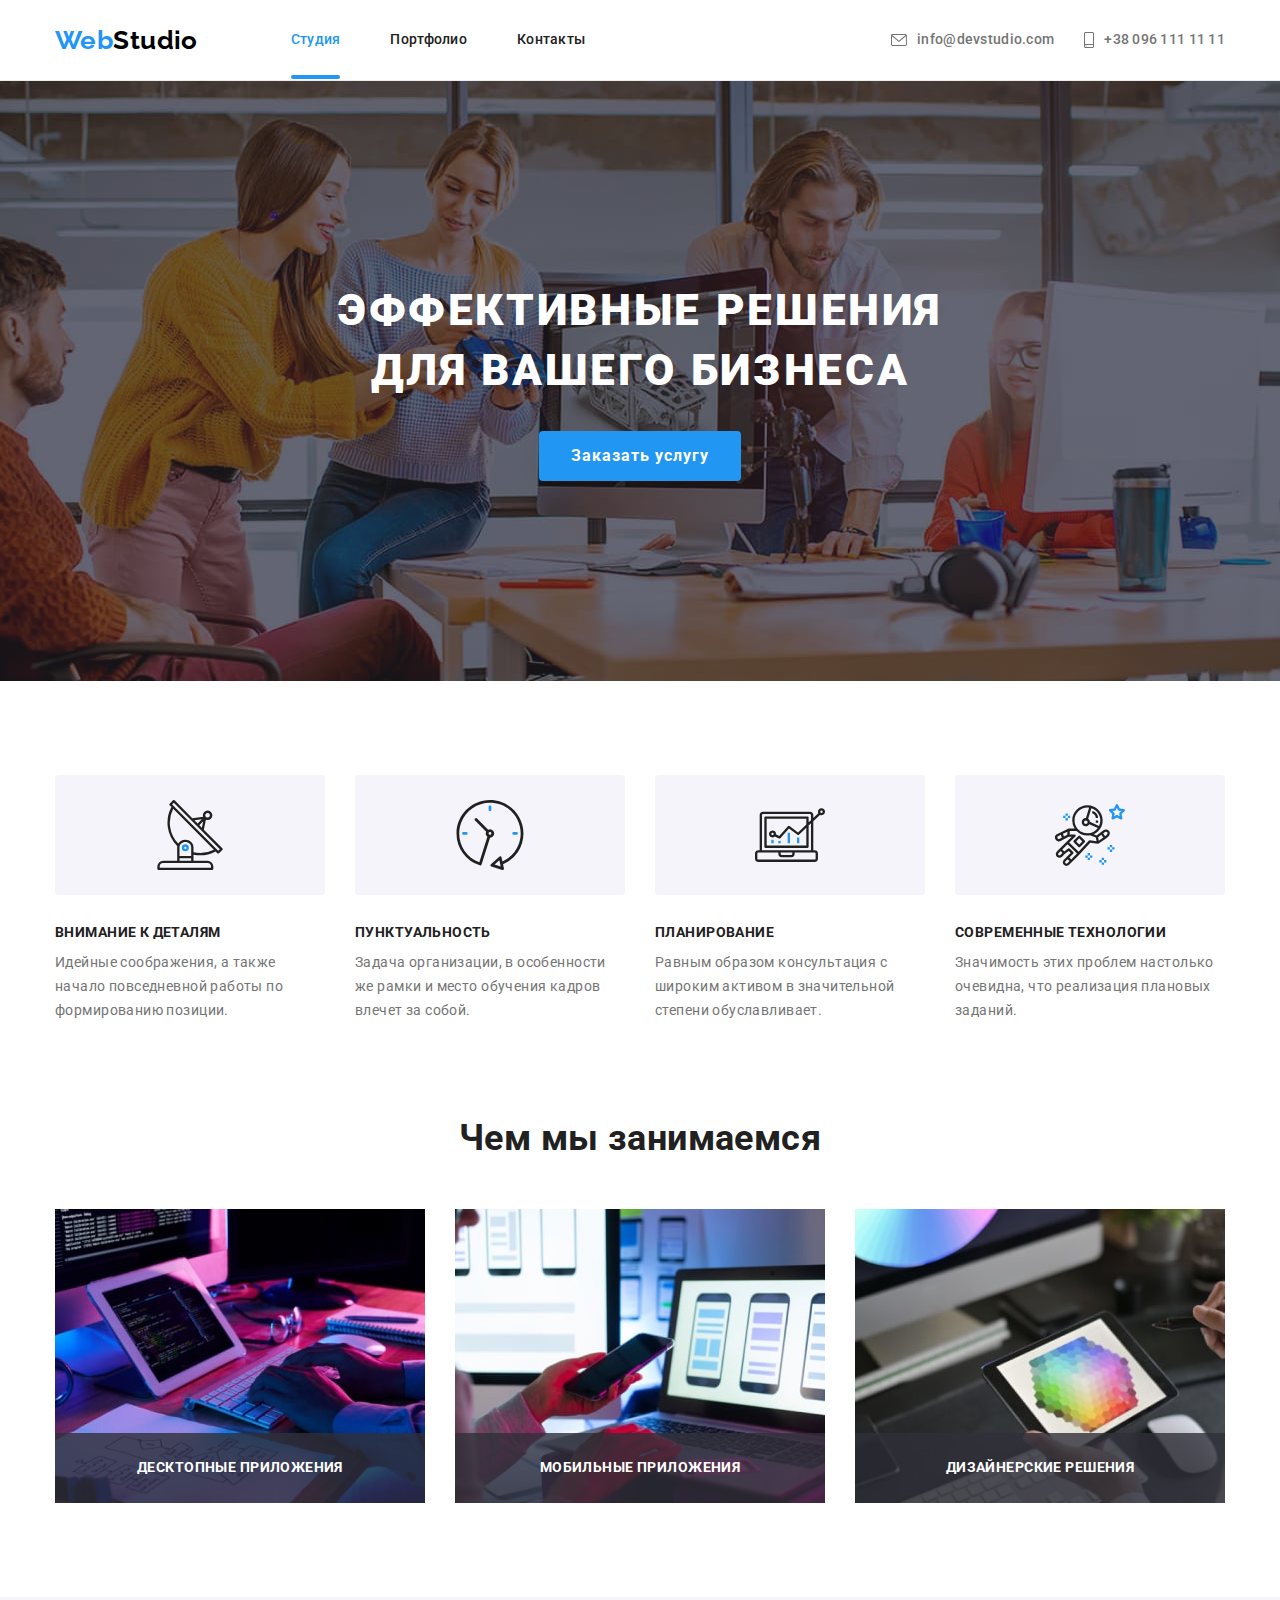
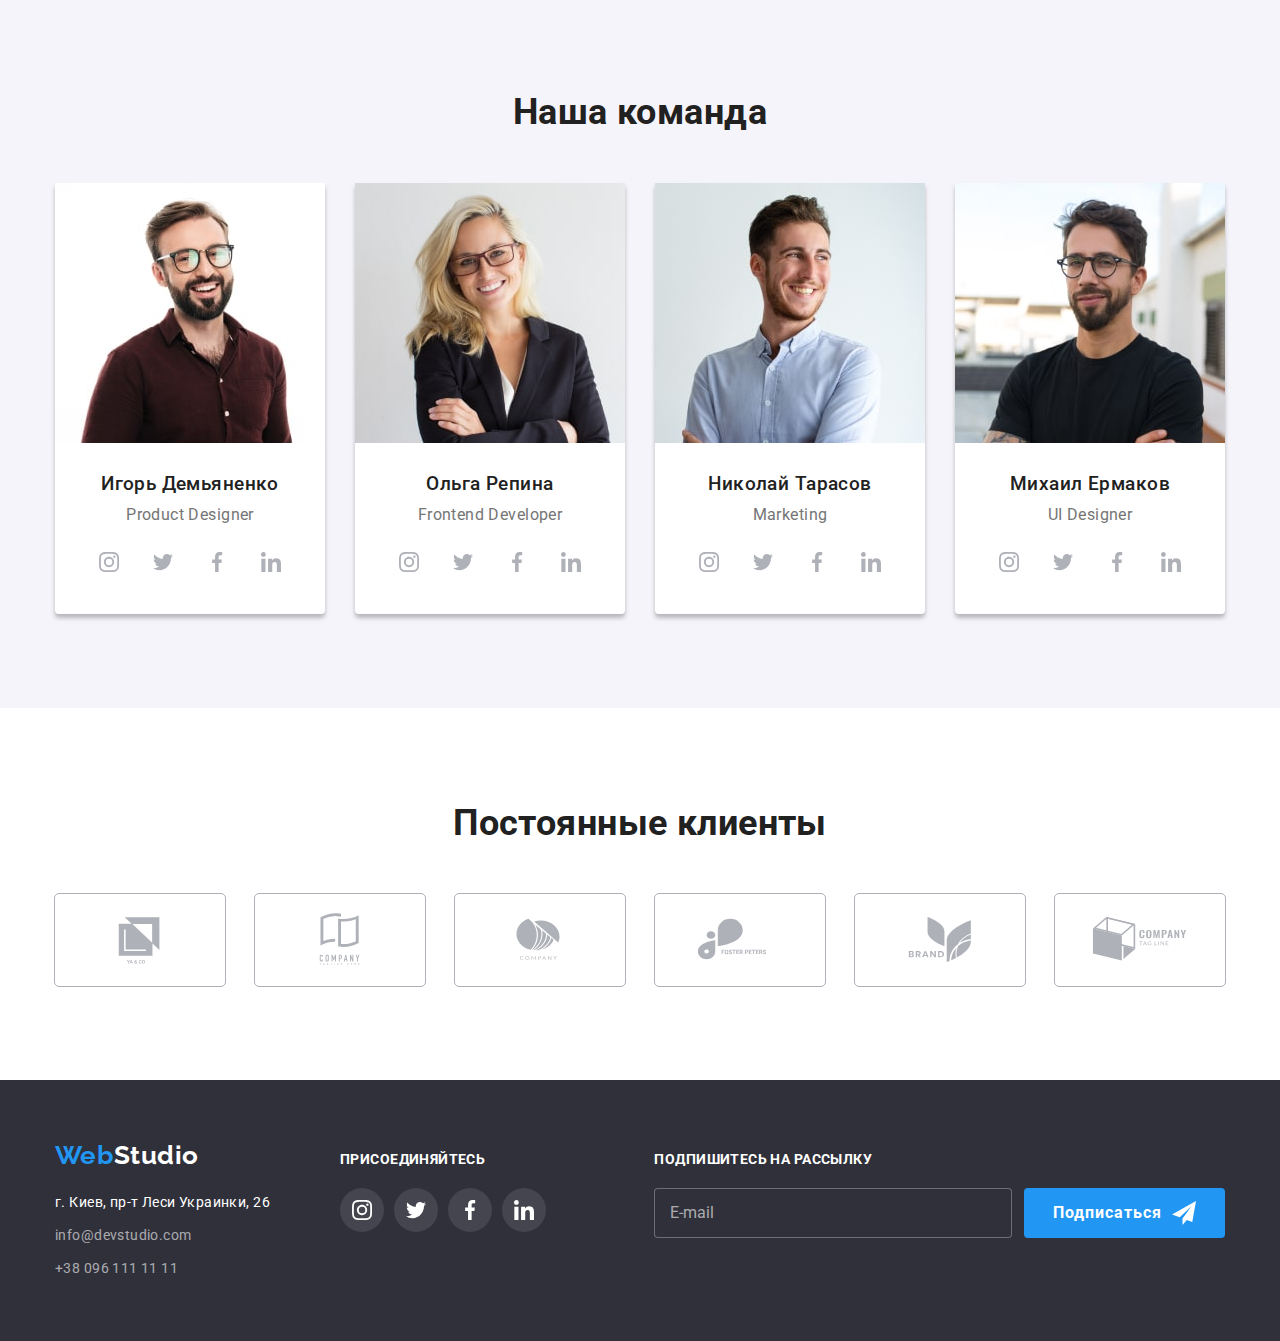
==== commit 6b15999c: "full edited" ====
--- a/index.html
+++ b/index.html
@@ -219,9 +219,15 @@
           <ul class="team__list grid">
             <li class="team__card grid__item">
               <picture>
-                <source srcset="./img/team1-desktop.jpg 270w, ./img/team1-tablet.jpg 354w, ./img/team1-mobile.jpg 450w,
-                ./img/team1-desktop@2x.jpg 540w, ./img/team1-tablet@2x.jpg 708w, ./img/team1-mobile@2x.jpg 900w"
-                sizes="(min-width: 1200px) 25vw, (min-width: 768px) 50vw, 100vw"/>
+                <source srcset="./img/team1-desktop.jpg 1x,
+                ./img/team1-desktop@2x.jpg 2x"
+                media="(min-width: 1200px)"/>
+                <source srcset="./img/team1-tablet.jpg 1x,
+                ./img/team1-tablet@2x.jpg 2x"
+                media="(min-width: 768px)"/>
+                <source srcset="./img/team1-mobile.jpg 1x,
+                ./img/team1-mobile@2x.jpg 2x"
+                media="(min-width: 320px)"/>
                 <img src="./img/team1-desktop.jpg" alt="Игорь Демьяненко"/>
               </picture>
               <div class="team__text">
@@ -263,11 +269,17 @@
             </li>
             <li class="team__card grid__item">
               <picture>
-                <source srcset="./img/team2-desktop.jpg 270w, ./img/team2-tablet.jpg 354w, ./img/team2-mobile.jpg 450w,
-                ./img/team2-desktop@2x.jpg 540w, ./img/team2-tablet@2x.jpg 708w, ./img/team2-mobile@2x.jpg 900w"
-                sizes="(min-width: 1200px) 25vw, (min-width: 768px) 50vw, 100vw"/>
+                <source srcset="./img/team2-desktop.jpg 1x,
+                ./img/team2-desktop@2x.jpg 2x"
+                media="(min-width: 1200px)"/>
+                <source srcset="./img/team2-tablet.jpg 1x,
+                ./img/team2-tablet@2x.jpg 2x"
+                media="(min-width: 768px)"/>
+                <source srcset="./img/team2-mobile.jpg 1x,
+                ./img/team2-mobile@2x.jpg 2x"
+                media="(min-width: 320px)"/>
                 <img src="./img/team2-desktop.jpg" alt="Ольга Репина"/>
-                </picture>
+              </picture>
               <div class="team__text">
                 <h3 class="team__name">Ольга Репина</h3>
                 <p lang="en" class="team__pos">Frontend Developer</p>
@@ -307,9 +319,15 @@
             </li>
             <li class="team__card grid__item">
               <picture>
-                <source srcset="./img/team3-desktop.jpg 270w, ./img/team3-tablet.jpg 354w, ./img/team3-mobile.jpg 450w,
-                ./img/team3-desktop@2x.jpg 540w, ./img/team3-tablet@2x.jpg 708w, ./img/team3-mobile@2x.jpg 900w"
-                sizes="(min-width: 1200px) 25vw, (min-width: 768px) 50vw, 100vw"/>
+                <source srcset="./img/team3-desktop.jpg 1x,
+                ./img/team3-desktop@2x.jpg 2x"
+                media="(min-width: 1200px)"/>
+                <source srcset="./img/team3-tablet.jpg 1x,
+                ./img/team3-tablet@2x.jpg 2x"
+                media="(min-width: 768px)"/>
+                <source srcset="./img/team3-mobile.jpg 1x,
+                ./img/team3-mobile@2x.jpg 2x"
+                media="(min-width: 320px)"/>
                 <img src="./img/team3-desktop.jpg" alt="Николай Тарасов"/>
               </picture>
               <div class="team__text">
@@ -351,10 +369,16 @@
             </li>
             <li class="team__card grid__item">
               <picture>
-                <source srcset="./img/team4-desktop.jpg 270w, ./img/team4-tablet.jpg 354w, ./img/team4-mobile.jpg 450w,
-              ./img/team4-desktop@2x.jpg 540w, ./img/team4-tablet@2x.jpg 708w, ./img/team4-mobile@2x.jpg 900w"
-              sizes="(min-width: 1200px) 25vw, (min-width: 768px) 50vw, 100vw"/>
-              <img src="./img/team4-desktop.jpg" alt="Михаил Ермаков"/>
+                <source srcset="./img/team4-desktop.jpg 1x,
+                ./img/team4-desktop@2x.jpg 2x"
+                media="(min-width: 1200px)"/>
+                <source srcset="./img/team4-tablet.jpg 1x,
+                ./img/team4-tablet@2x.jpg 2x"
+                media="(min-width: 768px)"/>
+                <source srcset="./img/team4-mobile.jpg 1x,
+                ./img/team4-mobile@2x.jpg 2x"
+                media="(min-width: 320px)"/>
+                <img src="./img/team4-desktop.jpg" alt="Михаил Ермаков"/>
               </picture>
               <div class="team__text">
                 <h3 class="team__name">Михаил Ермаков</h3>
@@ -598,8 +622,8 @@
                 <use href="./img/sprite.svg#check"></use>
               </svg>
             </span>
-            <span class="checkbox__text">Соглашаюсь с рассылкой и принимаю</span>
-            <a href="/" class="modal__link">Условия договора</a>
+            <span><span class="checkbox__text">Соглашаюсь с рассылкой и принимаю</span>
+            <a href="/" class="modal__link">Условия договора</a></span>
           </label>
           <button type="submit" class="modal__btn">Отправить</button>
         </form>
--- a/css/main.min.css
+++ b/css/main.min.css
@@ -1,2 +1,2 @@
-@import url("https://cdnjs.cloudflare.com/ajax/libs/modern-normalize/1.1.0/modern-normalize.min.css");@import url("https://fonts.googleapis.com/css2?family=Raleway:wght@700&family=Roboto:wght@400;500;700;900&display=swap");:root{--primary-text-color: #757575;--secondary-text-color: #212121;--primary-color: #ffffff;--accent-color: #2196f3;--hover-color: #188ce8;--primary-bgc: #2f303a;--secondary-bgc: #f5f4fa;--sprite-color: #afb1b8;--sprite-bgc: rgba(255, 255, 255, 0.1);--timing-dur: 250ms;--timing-func: cubic-bezier(0.4, 0, 0.2, 1);--indent: 30px;--items: 1}ul{list-style:none;padding:0;margin:0}a{text-decoration:none}h1,h2,h3,h4,h5,h6,p{margin:0}img{display:block;max-width:100%;height:auto}body{font-family:"Roboto", sans-serif;font-size:14px;line-height:1.71;letter-spacing:0.03em;color:var(--primary-text-color);background-color:var(--primary-color)}.section{padding:60px 0}@media screen and (min-width: 1200px){.section{padding:94px 0}}.section__title{margin-bottom:var(--indent);color:var(--secondary-text-color);font-weight:700;font-size:28px;line-height:1.18;text-align:center}@media screen and (min-width: 1200px){.section__title{margin-bottom:50px;font-size:36px;line-height:1.17}}.visually-hidden{position:absolute;width:1px;height:1px;margin:-1px;border:0;padding:0;white-space:nowrap;-webkit-clip-path:inset(100%);clip-path:inset(100%);clip:rect(0 0 0 0);overflow:hidden}.container{margin:0 auto;padding:0 15px}@media screen and (min-width: 480px){.container{width:480px}}@media screen and (min-width: 768px){.container{width:768px}}@media screen and (min-width: 1200px){.container{width:1200px}}.logo{color:var(--accent-color);font-family:'Raleway';font-weight:700;font-size:24px;line-height:1.17;word-spacing:-0.22em}@media screen and (min-width: 1200px){.logo{font-size:26px;line-height:1.19}}.hero__btn,.mailing__btn,.modal__btn,.filter__btn{color:var(--primary-color);background-color:var(--accent-color);border:none;border-radius:4px;font-family:inherit;font-weight:700;font-size:16px;line-height:1.88;text-align:center;letter-spacing:0.06em;cursor:pointer;-webkit-transition:background-color var(--timing-dur) var(--timing-func);transition:background-color var(--timing-dur) var(--timing-func)}.social__list,.social-team__list{display:-webkit-box;display:-ms-flexbox;display:flex}@media screen and (max-width: 767px){.social__list,.social-team__list{-webkit-box-pack:center;-ms-flex-pack:center;justify-content:center}}.social__item+.social__item{margin-left:10px}.social__item{width:44px;height:44px}.social__link,.social-foot__link{display:-webkit-box;display:-ms-flexbox;display:flex;-webkit-box-align:center;-ms-flex-align:center;align-items:center;-webkit-box-pack:center;-ms-flex-pack:center;justify-content:center;width:100%;height:100%;border-radius:50%;-webkit-transition:background-color var(--timing-dur) var(--timing-func);transition:background-color var(--timing-dur) var(--timing-func)}.social__link:hover,.social-foot__link:hover,.social__link:focus,.social-foot__link:focus{background-color:var(--accent-color)}.social__icon,.social-team__icon{width:20px;height:20px;fill:var(--primary-color)}.grid{display:-webkit-box;display:-ms-flexbox;display:flex;-ms-flex-wrap:wrap;flex-wrap:wrap;-ms-flex-preferred-size:calc((100% - var(--indent) * (var(--items) - 1)) / var(--items));flex-basis:calc((100% - var(--indent) * (var(--items) - 1)) / var(--items));gap:var(--indent)}@media screen and (min-width: 768px){.logo-header{display:block;margin-right:88px}}@media screen and (min-width: 1200px){.logo-header{margin-right:93px}}.logo-end{color:#000000}.page-nav{display:-webkit-box;display:-ms-flexbox;display:flex;-webkit-box-align:center;-ms-flex-align:center;align-items:center}.menu__btn{margin:0 0 0 auto;padding:0;background-color:transparent;border:none;cursor:pointer;z-index:10}.menu__btn .close-menu__icon{display:none}.menu__btn .menu__icon{-webkit-transition:fill var(--timing-dur) var(--timing-func);transition:fill var(--timing-dur) var(--timing-func)}.menu__btn.is-open .close-menu__icon{display:block;-webkit-transition:fill var(--timing-dur) var(--timing-func);transition:fill var(--timing-dur) var(--timing-func)}.menu__btn.is-open .menu__icon{display:none}.menu__btn:hover .menu__icon,.menu__btn:focus .menu__icon{fill:var(--accent-color)}.menu__btn:hover .close-menu__icon,.menu__btn:focus .close-menu__icon{fill:var(--accent-color)}@media screen and (min-width: 768px){.menu__btn{display:none}}@media screen and (max-width: 767px){.mobile__cont{display:none;position:fixed;top:0;left:0;width:100%;height:800px;padding:48px 40px;background-color:var(--primary-color)}}.mobile__cont.is-open{display:-webkit-box;display:-ms-flexbox;display:flex;-webkit-box-orient:vertical;-webkit-box-direction:normal;-ms-flex-direction:column;flex-direction:column;z-index:1}@media screen and (min-width: 768px){.mobile__cont{display:-webkit-box;display:-ms-flexbox;display:flex}}@media screen and (min-width: 768px){.nav__list{display:-webkit-box;display:-ms-flexbox;display:flex;-webkit-box-align:center;-ms-flex-align:center;align-items:center}}.nav__link{color:var(--secondary-text-color);font-weight:500;font-size:40px;line-height:1.17;letter-spacing:0.02em;-webkit-transition:color var(--timing-dur) var(--timing-func);transition:color var(--timing-dur) var(--timing-func)}.nav__link:hover,.nav__link:focus{color:var(--accent-color)}@media screen and (min-width: 768px){.nav__link{padding:32px 0;font-size:14px;line-height:1.14}}.active__link{color:var(--accent-color)}@media screen and (min-width: 768px){.active__link{position:relative}.active__link::after{content:'';position:absolute;bottom:0;display:block;width:100%;height:4px;border-radius:2px;background-color:var(--accent-color)}.active__link:hover::after,.active__link:focus::after{-webkit-animation:scaleline var(--timing-dur) var(--timing-func);animation:scaleline var(--timing-dur) var(--timing-func)}@-webkit-keyframes scaleline{0%{-webkit-transform:scale(0);transform:scale(0)}100%{-webkit-transform:scale(1);transform:scale(1)}}@keyframes scaleline{0%{-webkit-transform:scale(0);transform:scale(0)}100%{-webkit-transform:scale(1);transform:scale(1)}}}@media screen and (max-width: 767px){.nav__item+.nav__item{margin-top:32px}}@media screen and (min-width: 768px){.nav__item+.nav__item{margin-left:50px}}@media screen and (max-width: 767px){.cont__list{display:-webkit-box;display:-ms-flexbox;display:flex;-webkit-box-orient:vertical;-webkit-box-direction:reverse;-ms-flex-direction:column-reverse;flex-direction:column-reverse;margin-top:auto}}@media screen and (min-width: 768px){.cont__list{margin-left:auto}}@media screen and (min-width: 1200px){.cont__list{display:-webkit-box;display:-ms-flexbox;display:flex;-webkit-box-align:center;-ms-flex-align:center;align-items:center}}.cont__icon{display:none}@media screen and (min-width: 768px){.cont__icon{display:block;margin-right:10px;fill:var(--primary-text-color);-webkit-transition:fill var(--timing-dur) var(--timing-func);transition:fill var(--timing-dur) var(--timing-func)}.cont__link:hover .cont__icon,.cont__link:focus .cont__icon{fill:currentColor}}.cont__link{color:var(--primary-text-color);font-weight:500;font-size:24px;line-height:1.17;letter-spacing:0.02em;-webkit-transition:color var(--timing-dur) var(--timing-func);transition:color var(--timing-dur) var(--timing-func)}.cont__link:hover,.cont__link:focus{color:var(--accent-color)}@media screen and (min-width: 768px){.cont__link{display:-webkit-box;display:-ms-flexbox;display:flex;-webkit-box-align:center;-ms-flex-align:center;align-items:center;font-size:12px}}@media screen and (min-width: 1200px){.cont__link{font-size:14px;line-height:1.14}}@media screen and (min-width: 768px){.mail__link{padding:20px 0 5px 0}}@media screen and (min-width: 1200px){.mail__link{padding:32px 0}}@media screen and (max-width: 767px){.tel__link{color:var(--accent-color);font-weight:500;font-size:34px;line-height:1.18}}@media screen and (min-width: 768px){.tel__link{padding:5px 0 20px 0}}@media screen and (min-width: 1200px){.tel__link{padding:32px 0}}@media screen and (max-width: 767px){.cont__item+.cont__item{margin-bottom:32px}}@media screen and (min-width: 1200px){.cont__item+.cont__item{margin-left:30px}}.social-mob__list{display:-webkit-box;display:-ms-flexbox;display:flex;margin-top:64px}@media screen and (min-width: 768px){.social-mob__list{display:none}}.social-mob__item+.social-mob__item{position:relative;margin-left:20px}.social-mob__item+.social-mob__item::before{position:absolute;left:-10px;content:'';display:block;height:100%;border-right:1px solid rgba(33,33,33,0.2)}.social-mob__link{color:var(--accent-color);font-weight:500;font-size:18px;line-height:1.22;letter-spacing:0.02em}.page-header{border-bottom:1px solid #ECECEC}@media screen and (max-width: 767px){.page-header{position:relative}}.hero{padding:118px 0;margin:0 auto;text-align:center;max-width:767px;height:400px;background-image:-webkit-gradient(linear, left top, right top, from(rgba(47,48,58,0.4)), to(rgba(47,48,58,0.4))),url("../img/hero-mobile.jpg");background-image:linear-gradient(to right, rgba(47,48,58,0.4), rgba(47,48,58,0.4)),url("../img/hero-mobile.jpg");background-repeat:no-repeat;background-position:center;background-size:cover}@media (min-device-pixel-ratio: 2), (-webkit-min-device-pixel-ratio: 2), (min-resolution: 192dpi), (min-resolution: 2dppx){.hero{background-image:-webkit-gradient(linear, left top, right top, from(rgba(47,48,58,0.4)), to(rgba(47,48,58,0.4))),url("../img/hero-mobile@2x.jpg");background-image:linear-gradient(to right, rgba(47,48,58,0.4), rgba(47,48,58,0.4)),url("../img/hero-mobile@2x.jpg")}}@media screen and (min-width: 768px){.hero{max-width:1199px;background-image:-webkit-gradient(linear, left top, right top, from(rgba(47,48,58,0.4)), to(rgba(47,48,58,0.4))),url("../img/hero-tablet.jpg");background-image:linear-gradient(to right, rgba(47,48,58,0.4), rgba(47,48,58,0.4)),url("../img/hero-tablet.jpg")}}@media screen and (min-width: 768px) and (min-device-pixel-ratio: 2), screen and (min-width: 768px) and (-webkit-min-device-pixel-ratio: 2), screen and (min-width: 768px) and (min-resolution: 192dpi), screen and (min-width: 768px) and (min-resolution: 2dppx){.hero{background-image:-webkit-gradient(linear, left top, right top, from(rgba(47,48,58,0.4)), to(rgba(47,48,58,0.4))),url("../img/hero-tablet@2x.jpg");background-image:linear-gradient(to right, rgba(47,48,58,0.4), rgba(47,48,58,0.4)),url("../img/hero-tablet@2x.jpg")}}@media screen and (min-width: 1200px){.hero{padding:200px 0;max-width:1600px;height:600px;background-image:-webkit-gradient(linear, left top, right top, from(rgba(47,48,58,0.4)), to(rgba(47,48,58,0.4))),url("../img/hero-desktop.jpg");background-image:linear-gradient(to right, rgba(47,48,58,0.4), rgba(47,48,58,0.4)),url("../img/hero-desktop.jpg")}}@media screen and (min-width: 1200px) and (min-device-pixel-ratio: 2), screen and (min-width: 1200px) and (-webkit-min-device-pixel-ratio: 2), screen and (min-width: 1200px) and (min-resolution: 192dpi), screen and (min-width: 1200px) and (min-resolution: 2dppx){.hero{background-image:-webkit-gradient(linear, left top, right top, from(rgba(47,48,58,0.4)), to(rgba(47,48,58,0.4))),url("../img/hero-desktop@2x.jpg");background-image:linear-gradient(to right, rgba(47,48,58,0.4), rgba(47,48,58,0.4)),url("../img/hero-desktop@2x.jpg")}}.hero__title{margin:0 auto 30px auto;max-width:360px;color:var(--primary-color);font-weight:900;font-size:26px;line-height:1.62;letter-spacing:0.06em;text-transform:uppercase}@media screen and (min-width: 1200px){.hero__title{max-width:696px;font-size:44px;line-height:1.36}}.hero__btn{padding:10px 32px}.hero__btn:hover,.hero__btn:focus{background-color:var(--hover-color)}@media screen and (min-width: 768px){.feature__list{--items: 2}}@media screen and (min-width: 1200px){.feature__list{-ms-flex-wrap:nowrap;flex-wrap:nowrap}}.feature__cont{display:-webkit-box;display:-ms-flexbox;display:flex;-webkit-box-align:center;-ms-flex-align:center;align-items:center;-webkit-box-pack:center;-ms-flex-pack:center;justify-content:center;max-width:450px;height:120px;background-color:var(--secondary-bgc);border-radius:4px}@media screen and (min-width: 768px){.feature__cont{width:354px}}@media screen and (min-width: 1200px){.feature__cont{width:270px}}.feature__icon{width:70px;height:70px}.feature__card{text-align:left}.feature__title{margin:30px 0 10px 0;color:var(--secondary-text-color);font-weight:700;font-size:14px;line-height:1.14;text-transform:uppercase}@media screen and (max-width: 767px){.feature__title{text-align:center}}.feature__text{max-width:450px}@media screen and (min-width: 768px){.feature__text{max-width:354px}}@media screen and (min-width: 1200px){.feature__text{max-width:270px}}.activity__sect{display:none}@media screen and (min-width: 1200px){.activity__sect{display:block;padding-top:0}}.activity__list{display:-webkit-box;display:-ms-flexbox;display:flex;gap:var(--indent)}.activity__thumb{position:relative}.activity__label{position:absolute;display:-webkit-box;display:-ms-flexbox;display:flex;-webkit-box-align:center;-ms-flex-align:center;align-items:center;-webkit-box-pack:center;-ms-flex-pack:center;justify-content:center;width:100%;height:70px;bottom:0;background-color:rgba(47,48,58,0.8)}.activity__text{color:var(--primary-color);font-weight:700;line-height:1.14;text-align:center;text-transform:uppercase}.team__section{background-color:var(--secondary-bgc)}@media screen and (min-width: 768px){.team__list{--items: 2}}@media screen and (min-width: 1200px){.team__list{-ms-flex-wrap:nowrap;flex-wrap:nowrap}}.team__card{max-width:450px;border-radius:0px 0px 4px 4px;background-color:var(--primary-color);-webkit-box-shadow:0 4px 4px rgba(0,0,0,0.25);box-shadow:0 4px 4px rgba(0,0,0,0.25)}@media screen and (min-width: 768px){.team__card{width:354px}}@media screen and (min-width: 1200px){.team__card{width:270px}}.team__text{padding-top:30px;font-size:16px;line-height:1.19;text-align:center}.team__name{margin-bottom:10px;color:var(--secondary-text-color);font-weight:500}.team__social{padding:16px 0 30px 0}.social-team__list{-webkit-box-pack:center;-ms-flex-pack:center;justify-content:center}.social-team__icon{fill:var(--sprite-color);-webkit-transition:fill var(--timing-dur) var(--timing-func);transition:fill var(--timing-dur) var(--timing-func)}.social__link:hover .social-team__icon,.social-foot__link:hover .social-team__icon,.social__link:focus .social-team__icon,.social-foot__link:focus .social-team__icon{fill:var(--primary-color)}.client__list{--items: 2;-webkit-box-pack:center;-ms-flex-pack:center;justify-content:center}@media screen and (min-width: 768px){.client__list{--items: 3}}@media screen and (min-width: 1200px){.client__list{-ms-flex-wrap:nowrap;flex-wrap:nowrap}}.client__item{width:210px;height:92px}@media screen and (min-width: 768px){.client__item{width:226px}}@media screen and (min-width: 1200px){.client__item{width:170px}}.client__link{display:-webkit-box;display:-ms-flexbox;display:flex;-webkit-box-align:center;-ms-flex-align:center;align-items:center;-webkit-box-pack:center;-ms-flex-pack:center;justify-content:center;width:100%;height:100%;outline:1px solid var(--sprite-color);border-radius:4px;-webkit-transition:outline var(--timing-dur) var(--timing-func);transition:outline var(--timing-dur) var(--timing-func)}.client__link:hover,.client__link:focus{outline:1px solid var(--accent-color)}.client__icon{width:106px;height:60px;fill:var(--sprite-color);-webkit-transition:fill var(--timing-dur) var(--timing-func);transition:fill var(--timing-dur) var(--timing-func)}.client__link:hover .client__icon,.client__link:focus .client__icon{fill:var(--accent-color)}.page-footer{padding:60px 0;background-color:var(--primary-bgc)}@media screen and (max-width: 1199px){.foot__cont{text-align:center}}@media screen and (min-width: 768px){.foot__cont{display:-webkit-box;display:-ms-flexbox;display:flex;-webkit-box-align:baseline;-ms-flex-align:baseline;align-items:baseline;-webkit-box-pack:center;-ms-flex-pack:center;justify-content:center;-ms-flex-wrap:wrap;flex-wrap:wrap}}@media screen and (min-width: 1200px){.foot__cont{-ms-flex-wrap:nowrap;flex-wrap:nowrap}}.logo-footer{display:block;margin-bottom:20px}.logo-end-foot{color:var(--primary-color)}.cont-foot__list{font-style:normal}@media screen and (max-width: 1199px){.cont-foot__list{width:232px;margin:0 auto 60px auto;text-align:center}}.contact-first{color:var(--primary-color)}.cont-foot__item+.cont-foot__item{margin-top:8px}@media screen and (min-width: 1200px){.cont-foot__item+.cont-foot__item{margin-top:9px}}.cont-foot__link{color:rgba(255,255,255,0.6);-webkit-transition:color var(--timing-dur) var(--timing-func);transition:color var(--timing-dur) var(--timing-func)}.cont-foot__link:hover,.cont-foot__link:focus{color:var(--accent-color)}@media screen and (max-width: 767px){.social-foot__cont{margin-bottom:60px}}@media screen and (min-width: 768px){.social-foot__cont{margin-left:165px}}@media screen and (min-width: 1200px){.social-foot__cont{margin-left:70px}}.social-foot__text{margin-bottom:20px;color:var(--primary-color);font-weight:700;line-height:1.14;text-transform:uppercase}.social-foot__link{background-color:var(--sprite-bgc)}@media screen and (min-width: 1200px){.mailing__cont{margin-left:auto}}@media screen and (min-width: 1200px){.mailing__form{display:-webkit-box;display:-ms-flexbox;display:flex}}.mailing__input{padding:15px;max-width:450px;height:50px;background-color:var(--primary-bgc);border:1px solid rgba(255,255,255,0.3);border-radius:4px;color:rgba(255,255,255,0.6);-webkit-transition:border var(--timing-dur) var(--timing-func),-webkit-box-shadow var(--timing-dur) var(--timing-func);transition:border var(--timing-dur) var(--timing-func),-webkit-box-shadow var(--timing-dur) var(--timing-func);transition:border var(--timing-dur) var(--timing-func),box-shadow var(--timing-dur) var(--timing-func);transition:border var(--timing-dur) var(--timing-func),box-shadow var(--timing-dur) var(--timing-func),-webkit-box-shadow var(--timing-dur) var(--timing-func)}.mailing__input::-webkit-input-placeholder{color:rgba(255,255,255,0.6);font-size:16px;line-height:1.25}.mailing__input:-ms-input-placeholder{color:rgba(255,255,255,0.6);font-size:16px;line-height:1.25}.mailing__input::-ms-input-placeholder{color:rgba(255,255,255,0.6);font-size:16px;line-height:1.25}.mailing__input::placeholder{color:rgba(255,255,255,0.6);font-size:16px;line-height:1.25}.mailing__input:hover,.mailing__input:focus{border:1px solid var(--accent-color);-webkit-box-shadow:0px 4px 4px rgba(0,0,0,0.15);box-shadow:0px 4px 4px rgba(0,0,0,0.15);outline:none}@media screen and (min-width: 480px){.mailing__input{width:450px}}@media screen and (max-width: 1199px){.mailing__input{margin-bottom:20px}}@media screen and (min-width: 1200px){.mailing__input{width:358px}}.mailing__btn{padding:10px 29px;margin-left:12px;display:-webkit-box;display:-ms-flexbox;display:flex;-webkit-box-align:center;-ms-flex-align:center;align-items:center;-webkit-transition:-webkit-box-shadow var(--timing-dur) var(--timing-func);transition:-webkit-box-shadow var(--timing-dur) var(--timing-func);transition:box-shadow var(--timing-dur) var(--timing-func);transition:box-shadow var(--timing-dur) var(--timing-func), -webkit-box-shadow var(--timing-dur) var(--timing-func)}.mailing__btn:hover,.mailing__btn:focus{background-color:var(--hover-color);-webkit-box-shadow:0px 4px 4px rgba(0,0,0,0.15);box-shadow:0px 4px 4px rgba(0,0,0,0.15)}@media screen and (max-width: 1199px){.mailing__btn{margin:0 auto}}.mailing__icon{margin-left:10px;width:24px;height:24px}.modal__backdrop{position:fixed;top:0;left:0;width:100vw;height:100vh;visibility:1;opacity:1;-webkit-transform:scale(1);transform:scale(1);background:rgba(0,0,0,0.2);-webkit-transition:opacity var(--timing-dur) var(--timing-func),visibility var(--timing-dur) var(--timing-func),-webkit-transform var(--timing-dur) var(--timing-func);transition:opacity var(--timing-dur) var(--timing-func),visibility var(--timing-dur) var(--timing-func),-webkit-transform var(--timing-dur) var(--timing-func);transition:opacity var(--timing-dur) var(--timing-func),visibility var(--timing-dur) var(--timing-func),transform var(--timing-dur) var(--timing-func);transition:opacity var(--timing-dur) var(--timing-func),visibility var(--timing-dur) var(--timing-func),transform var(--timing-dur) var(--timing-func),-webkit-transform var(--timing-dur) var(--timing-func)}.modal__backdrop.is-hidden{visibility:hidden;opacity:0;-webkit-transform:scale(0.5);transform:scale(0.5);pointer-events:none}.modal__cont{position:absolute;padding:40px;top:50%;left:50%;width:450px;background:var(--primary-color);-webkit-box-shadow:0px 1px 3px rgba(0,0,0,0.12),0px 1px 1px rgba(0,0,0,0.14),0px 2px 1px rgba(0,0,0,0.2);box-shadow:0px 1px 3px rgba(0,0,0,0.12),0px 1px 1px rgba(0,0,0,0.14),0px 2px 1px rgba(0,0,0,0.2);border-radius:4px;-webkit-transform:translate(-50%, -50%);transform:translate(-50%, -50%)}@media screen and (min-width: 1200px){.modal__cont{width:528px}}.close__btn{position:absolute;top:0;right:0;margin:8px 8px 0 0;display:-webkit-box;display:-ms-flexbox;display:flex;-webkit-box-align:center;-ms-flex-align:center;align-items:center;-webkit-box-pack:center;-ms-flex-pack:center;justify-content:center;width:30px;height:30px;background-color:var(--primary-color);border:1px solid rgba(0,0,0,0.1);border-radius:50%;cursor:pointer;-webkit-transition:-webkit-box-shadow var(--timing-dur) var(--timing-func);transition:-webkit-box-shadow var(--timing-dur) var(--timing-func);transition:box-shadow var(--timing-dur) var(--timing-func);transition:box-shadow var(--timing-dur) var(--timing-func), -webkit-box-shadow var(--timing-dur) var(--timing-func)}.close__btn:hover,.close__btn:focus{-webkit-box-shadow:0px 4px 4px rgba(0,0,0,0.25);box-shadow:0px 4px 4px rgba(0,0,0,0.25)}.close__icon{-webkit-transition:fill var(--timing-dur) var(--timing-func);transition:fill var(--timing-dur) var(--timing-func)}.close__btn:hover .close__icon,.close__btn:focus .close__icon{fill:var(--accent-color)}.modal__form{display:-webkit-box;display:-ms-flexbox;display:flex;-webkit-box-orient:vertical;-webkit-box-direction:normal;-ms-flex-direction:column;flex-direction:column}.modal__title{margin-bottom:12px;color:var(--secondary-text-color);font-weight:700;font-size:20px;line-height:1.5;text-align:center}@media screen and (min-width: 1200px){.modal__title{line-height:1.15}}.modal__field{position:relative;margin-bottom:10px;display:-webkit-box;display:-ms-flexbox;display:flex;-webkit-box-orient:vertical;-webkit-box-direction:normal;-ms-flex-direction:column;flex-direction:column;width:100%}.modal__label{font-size:12px;line-height:1.17;letter-spacing:0.01em}.modal__input{margin-top:4px;padding:11px 12px 11px 42px;border:1px solid rgba(33,33,33,0.2);border-radius:4px;-webkit-transition:border var(--timing-dur) var(--timing-func);transition:border var(--timing-dur) var(--timing-func)}.modal__input:hover,.modal__input:focus{border:1px solid var(--accent-color);outline:none}.modal__icon{position:absolute;top:50%;left:12px;width:18px;height:18px;-webkit-transition:fill var(--timing-dur) var(--timing-func);transition:fill var(--timing-dur) var(--timing-func)}.modal__input:hover+.modal__icon,.modal__input:focus+.modal__icon{fill:var(--accent-color)}.modal__svg{width:100%;height:100%}.modal__comment{margin-bottom:20px;display:-webkit-box;display:-ms-flexbox;display:flex;-webkit-box-orient:vertical;-webkit-box-direction:normal;-ms-flex-direction:column;flex-direction:column;width:100%}.modal__area{margin-top:4px;padding:12px 16px;height:120px;border:1px solid rgba(33,33,33,0.2);border-radius:4px;resize:none;font-size:12px;-webkit-transition:border var(--timing-dur) var(--timing-func);transition:border var(--timing-dur) var(--timing-func)}.modal__area:hover,.modal__area:focus{border:1px solid var(--accent-color);outline:none}.modal__area::-webkit-input-placeholder{color:rgba(117,117,117,0.5);-webkit-transition:font-size var(--timing-dur) var(--timing-func);transition:font-size var(--timing-dur) var(--timing-func)}.modal__area:-ms-input-placeholder{color:rgba(117,117,117,0.5);-webkit-transition:font-size var(--timing-dur) var(--timing-func);transition:font-size var(--timing-dur) var(--timing-func)}.modal__area::-ms-input-placeholder{color:rgba(117,117,117,0.5);-webkit-transition:font-size var(--timing-dur) var(--timing-func);transition:font-size var(--timing-dur) var(--timing-func)}.modal__area::placeholder{color:rgba(117,117,117,0.5);-webkit-transition:font-size var(--timing-dur) var(--timing-func);transition:font-size var(--timing-dur) var(--timing-func)}.modal__area:hover::-webkit-input-placeholder,.modal__area:focus::-webkit-input-placeholder{font-size:14px}.modal__area:hover:-ms-input-placeholder,.modal__area:focus:-ms-input-placeholder{font-size:14px}.modal__area:hover::-ms-input-placeholder,.modal__area:focus::-ms-input-placeholder{font-size:14px}.modal__area:hover::placeholder,.modal__area:focus::placeholder{font-size:14px}.modal__checkbox{margin-bottom:30px;display:-webkit-box;display:-ms-flexbox;display:flex;-webkit-box-align:center;-ms-flex-align:center;align-items:center;-webkit-box-pack:center;-ms-flex-pack:center;justify-content:center}.checkbox__icon{display:-webkit-box;display:-ms-flexbox;display:flex;-webkit-box-align:center;-ms-flex-align:center;align-items:center;-webkit-box-pack:center;-ms-flex-pack:center;justify-content:center;margin-right:8px;width:16px;height:15px;border:2px solid var(--secondary-text-color);border-radius:3px;-webkit-transition:background-color var(--timing-dur) var(--timing-func),border var(--timing-dur) var(--timing-func);transition:background-color var(--timing-dur) var(--timing-func),border var(--timing-dur) var(--timing-func)}.checkbox:focus+.checkbox__icon{border:2px solid var(--accent-color)}.checkbox:checked+.checkbox__icon{border:none;background-color:var(--accent-color)}.checkbox__svg{width:100%;height:100%;fill:transparent;-webkit-transition:fill var(--timing-dur) var(--timing-func);transition:fill var(--timing-dur) var(--timing-func)}.checkbox:checked+.checkbox__icon .checkbox__svg{fill:var(--primary-color)}@media screen and (max-width: 1199px){.checkbox__text{font-size:12px;line-height:1.17}}.modal__link{padding-left:4px;color:var(--accent-color);text-decoration:underline}@media screen and (max-width: 1199px){.modal__link{padding-left:3px;font-size:12px;line-height:1.17}}.modal__btn{padding:10px 55px;margin:0 auto;-webkit-transition:-webkit-box-shadow var(--timing-dur) var(--timing-func);transition:-webkit-box-shadow var(--timing-dur) var(--timing-func);transition:box-shadow var(--timing-dur) var(--timing-func);transition:box-shadow var(--timing-dur) var(--timing-func), -webkit-box-shadow var(--timing-dur) var(--timing-func)}.modal__btn:hover,.modal__btn:focus{background-color:var(--hover-color);-webkit-box-shadow:0px 4px 4px rgba(0,0,0,0.15);box-shadow:0px 4px 4px rgba(0,0,0,0.15)}.filter__list{display:-webkit-box;display:-ms-flexbox;display:flex;-webkit-box-pack:center;-ms-flex-pack:center;justify-content:center;margin-bottom:50px}@media screen and (max-width: 767px){.filter__list{-ms-flex-wrap:wrap;flex-wrap:wrap;-webkit-box-pack:start;-ms-flex-pack:start;justify-content:flex-start;row-gap:15px}}.filter__item+.filter__item{margin-left:8px}@media screen and (max-width: 767px){.filter__item:nth-child(4){margin-left:0}}.filter__btn{padding:6px 22px;color:var(--secondary-text-color);background-color:var(--secondary-bgc);font-weight:500;line-height:1.63;letter-spacing:0.03em;-webkit-transition:color var(--timing-dur) var(--timing-func),-webkit-box-shadow var(--timing-dur) var(--timing-func);transition:color var(--timing-dur) var(--timing-func),-webkit-box-shadow var(--timing-dur) var(--timing-func);transition:color var(--timing-dur) var(--timing-func),box-shadow var(--timing-dur) var(--timing-func);transition:color var(--timing-dur) var(--timing-func),box-shadow var(--timing-dur) var(--timing-func),-webkit-box-shadow var(--timing-dur) var(--timing-func)}.filter__btn:active,.filter__btn:hover,.filter__btn:focus{color:var(--primary-color);background-color:var(--accent-color);-webkit-box-shadow:0px 3px 1px rgba(0,0,0,0.1),0px 1px 2px rgba(0,0,0,0.08),0px 2px 2px rgba(0,0,0,0.12);box-shadow:0px 3px 1px rgba(0,0,0,0.1),0px 1px 2px rgba(0,0,0,0.08),0px 2px 2px rgba(0,0,0,0.12)}@media screen and (min-width: 768px){.project__list{--items: 2}}@media screen and (min-width: 1200px){.project__list{--items: 3}}.project__card{width:450px}@media screen and (min-width: 768px){.project__card{width:354px}}@media screen and (min-width: 1200px){.project__card{width:370px}}.project__text{padding:20px 24px;border-bottom:1px solid #EEEEEE;border-left:1px solid #EEEEEE;border-right:1px solid #EEEEEE}.project__title{margin-bottom:4px;color:var(--secondary-text-color);font-weight:700;font-size:18px;line-height:2.0;letter-spacing:0.06em}.project__desc{color:var(--primary-text-color);font-size:16px;line-height:1.88}.project__link{display:block;-webkit-transition:-webkit-box-shadow var(--timing-dur) var(--timing-func);transition:-webkit-box-shadow var(--timing-dur) var(--timing-func);transition:box-shadow var(--timing-dur) var(--timing-func);transition:box-shadow var(--timing-dur) var(--timing-func), -webkit-box-shadow var(--timing-dur) var(--timing-func)}.project__link:hover,.project__link:focus{-webkit-box-shadow:0px 1px 1px rgba(0,0,0,0.12),0px 4px 4px rgba(0,0,0,0.06),1px 4px 6px rgba(0,0,0,0.16);box-shadow:0px 1px 1px rgba(0,0,0,0.12),0px 4px 4px rgba(0,0,0,0.06),1px 4px 6px rgba(0,0,0,0.16)}.project__thumb{position:relative;overflow:hidden}.project__overlay{position:absolute;top:0;height:100%;background-color:rgba(33,150,243,0.9);-webkit-transform:translateY(100%);transform:translateY(100%);-webkit-transition:-webkit-transform var(--timing-dur) var(--timing-func);transition:-webkit-transform var(--timing-dur) var(--timing-func);transition:transform var(--timing-dur) var(--timing-func);transition:transform var(--timing-dur) var(--timing-func), -webkit-transform var(--timing-dur) var(--timing-func)}.project__link:hover .project__overlay{-webkit-transform:translateY(0);transform:translateY(0)}.overlay__text{padding:77px 24px;color:var(--primary-color);font-size:18px;line-height:1.56}@media screen and (min-width: 768px){.overlay__text{padding:49px 24px 77px 24px}}@media screen and (min-width: 1200px){.overlay__text{padding:63px 24px}}
+@import url("https://cdnjs.cloudflare.com/ajax/libs/modern-normalize/1.1.0/modern-normalize.min.css");@import url("https://fonts.googleapis.com/css2?family=Raleway:wght@700&family=Roboto:wght@400;500;700;900&display=swap");:root{--primary-text-color: #757575;--secondary-text-color: #212121;--primary-color: #ffffff;--accent-color: #2196f3;--hover-color: #188ce8;--primary-bgc: #2f303a;--secondary-bgc: #f5f4fa;--sprite-color: #afb1b8;--sprite-bgc: rgba(255, 255, 255, 0.1);--timing-dur: 250ms;--timing-func: cubic-bezier(0.4, 0, 0.2, 1);--indent: 30px;--items: 1}ul{list-style:none;padding:0;margin:0}a{text-decoration:none}h1,h2,h3,h4,h5,h6,p{margin:0}img{display:block;max-width:100%;height:auto}body{font-family:"Roboto", sans-serif;font-size:14px;line-height:1.71;letter-spacing:0.03em;color:var(--primary-text-color);background-color:var(--primary-color)}.section{padding:60px 0}@media screen and (min-width: 1200px){.section{padding:94px 0}}.section__title{margin-bottom:var(--indent);color:var(--secondary-text-color);font-weight:700;font-size:28px;line-height:1.18;text-align:center}@media screen and (min-width: 1200px){.section__title{margin-bottom:50px;font-size:36px;line-height:1.17}}.visually-hidden{position:absolute;width:1px;height:1px;margin:-1px;border:0;padding:0;white-space:nowrap;-webkit-clip-path:inset(100%);clip-path:inset(100%);clip:rect(0 0 0 0);overflow:hidden}.container{margin:0 auto;padding:0 15px}@media screen and (min-width: 480px){.container{width:480px}}@media screen and (min-width: 768px){.container{width:768px}}@media screen and (min-width: 1200px){.container{width:1200px}}.logo{color:var(--accent-color);font-family:'Raleway';font-weight:700;font-size:24px;line-height:1.17;word-spacing:-0.22em}@media screen and (min-width: 1200px){.logo{font-size:26px;line-height:1.19}}.hero__btn,.mailing__btn,.modal__btn,.filter__btn{color:var(--primary-color);background-color:var(--accent-color);border:none;border-radius:4px;font-family:inherit;font-weight:700;font-size:16px;line-height:1.88;text-align:center;letter-spacing:0.06em;cursor:pointer;-webkit-transition:background-color var(--timing-dur) var(--timing-func);transition:background-color var(--timing-dur) var(--timing-func)}.social__list,.social-team__list{display:-webkit-box;display:-ms-flexbox;display:flex}@media screen and (max-width: 767px){.social__list,.social-team__list{-webkit-box-pack:center;-ms-flex-pack:center;justify-content:center}}.social__item+.social__item{margin-left:10px}.social__item{width:44px;height:44px}.social__link,.social-foot__link{display:-webkit-box;display:-ms-flexbox;display:flex;-webkit-box-align:center;-ms-flex-align:center;align-items:center;-webkit-box-pack:center;-ms-flex-pack:center;justify-content:center;width:100%;height:100%;border-radius:50%;-webkit-transition:background-color var(--timing-dur) var(--timing-func);transition:background-color var(--timing-dur) var(--timing-func)}.social__link:hover,.social-foot__link:hover,.social__link:focus,.social-foot__link:focus{background-color:var(--accent-color)}.social__icon,.social-team__icon{width:20px;height:20px;fill:var(--primary-color)}.grid{display:-webkit-box;display:-ms-flexbox;display:flex;-ms-flex-wrap:wrap;flex-wrap:wrap;-ms-flex-preferred-size:calc((100% - var(--indent) * (var(--items) - 1)) / var(--items));flex-basis:calc((100% - var(--indent) * (var(--items) - 1)) / var(--items));gap:var(--indent)}.logo-header{padding:16px 0}@media screen and (min-width: 768px){.logo-header{display:-webkit-box;display:-ms-flexbox;display:flex;margin-right:88px}}@media screen and (min-width: 1200px){.logo-header{margin-right:93px}}.logo-end{color:#000000}.page-nav{display:-webkit-box;display:-ms-flexbox;display:flex;-webkit-box-align:center;-ms-flex-align:center;align-items:center}.menu__btn{position:fixed;top:10px;right:15px;padding:0;background-color:transparent;border:none;cursor:pointer;z-index:10}.menu__btn .close-menu__icon{display:none}.menu__btn .menu__icon{-webkit-transition:fill var(--timing-dur) var(--timing-func);transition:fill var(--timing-dur) var(--timing-func)}.menu__btn.is-open .close-menu__icon{display:block;-webkit-transition:fill var(--timing-dur) var(--timing-func);transition:fill var(--timing-dur) var(--timing-func)}.menu__btn.is-open .menu__icon{display:none}.menu__btn:hover .menu__icon,.menu__btn:focus .menu__icon{fill:var(--accent-color)}.menu__btn:hover .close-menu__icon,.menu__btn:focus .close-menu__icon{fill:var(--accent-color)}@media screen and (min-width: 768px){.menu__btn{display:none}}@media screen and (max-width: 767px){.mobile__cont{display:none;position:fixed;top:0;left:0;width:100%;height:800px;padding:48px 40px;background-color:var(--primary-color)}}.mobile__cont.is-open{display:-webkit-box;display:-ms-flexbox;display:flex;-webkit-box-orient:vertical;-webkit-box-direction:normal;-ms-flex-direction:column;flex-direction:column;z-index:1}@media screen and (min-width: 768px){.mobile__cont{display:-webkit-box;display:-ms-flexbox;display:flex;width:100%}}@media screen and (min-width: 768px){.nav__list{display:-webkit-box;display:-ms-flexbox;display:flex;-webkit-box-align:center;-ms-flex-align:center;align-items:center}}.nav__link{color:var(--secondary-text-color);font-weight:500;font-size:40px;line-height:1.17;letter-spacing:0.02em;-webkit-transition:color var(--timing-dur) var(--timing-func);transition:color var(--timing-dur) var(--timing-func)}.nav__link:hover,.nav__link:focus{color:var(--accent-color)}@media screen and (min-width: 768px){.nav__link{padding:32px 0;font-size:14px;line-height:1.14}}.active__link{color:var(--accent-color)}@media screen and (min-width: 768px){.active__link{position:relative}.active__link::after{content:'';position:absolute;bottom:0;display:block;width:100%;height:4px;border-radius:2px;background-color:var(--accent-color)}.active__link:hover::after,.active__link:focus::after{-webkit-animation:scaleline var(--timing-dur) var(--timing-func);animation:scaleline var(--timing-dur) var(--timing-func)}@-webkit-keyframes scaleline{0%{-webkit-transform:scale(0);transform:scale(0)}100%{-webkit-transform:scale(1);transform:scale(1)}}@keyframes scaleline{0%{-webkit-transform:scale(0);transform:scale(0)}100%{-webkit-transform:scale(1);transform:scale(1)}}}@media screen and (max-width: 767px){.nav__item+.nav__item{margin-top:32px}}@media screen and (min-width: 768px){.nav__item+.nav__item{margin-left:50px}}@media screen and (max-width: 767px){.cont__list{display:-webkit-box;display:-ms-flexbox;display:flex;-webkit-box-orient:vertical;-webkit-box-direction:reverse;-ms-flex-direction:column-reverse;flex-direction:column-reverse;margin-top:auto}}@media screen and (min-width: 768px){.cont__list{margin-left:auto}}@media screen and (min-width: 1200px){.cont__list{display:-webkit-box;display:-ms-flexbox;display:flex}}.cont__icon{display:none}@media screen and (min-width: 768px){.cont__icon{display:block;margin-right:10px;fill:var(--primary-text-color);-webkit-transition:fill var(--timing-dur) var(--timing-func);transition:fill var(--timing-dur) var(--timing-func)}.cont__link:hover .cont__icon,.cont__link:focus .cont__icon{fill:currentColor}}.cont__link{color:var(--primary-text-color);font-weight:500;font-size:24px;line-height:1.17;letter-spacing:0.02em;-webkit-transition:color var(--timing-dur) var(--timing-func);transition:color var(--timing-dur) var(--timing-func)}.cont__link:hover,.cont__link:focus{color:var(--accent-color)}@media screen and (min-width: 768px){.cont__link{display:-webkit-box;display:-ms-flexbox;display:flex;-webkit-box-align:center;-ms-flex-align:center;align-items:center;font-size:12px}}@media screen and (min-width: 1200px){.cont__link{font-size:14px;line-height:1.14}}@media screen and (min-width: 768px){.mail__link{padding:20px 0 5px 0}}@media screen and (min-width: 1200px){.mail__link{padding:32px 0}}@media screen and (max-width: 767px){.tel__link{color:var(--accent-color);font-weight:500;font-size:34px;line-height:1.18}}@media screen and (min-width: 768px){.tel__link{padding:5px 0 20px 0}}@media screen and (min-width: 1200px){.tel__link{padding:32px 0}}@media screen and (max-width: 767px){.cont__item+.cont__item{margin-bottom:32px}}@media screen and (min-width: 1200px){.cont__item+.cont__item{margin-left:30px}}.social-mob__list{display:-webkit-box;display:-ms-flexbox;display:flex;margin-top:64px}@media screen and (max-width: 399px){.social-mob__list{-ms-flex-wrap:wrap;flex-wrap:wrap;row-gap:15px}}@media screen and (min-width: 768px){.social-mob__list{display:none}}.social-mob__item+.social-mob__item{position:relative;margin-left:20px}.social-mob__item+.social-mob__item::before{position:absolute;left:-10px;content:'';display:block;height:100%;border-right:1px solid rgba(33,33,33,0.2)}@media screen and (max-width: 399px){.social-mob__item:nth-child(4){margin-left:0}}.social-mob__link{color:var(--accent-color);font-weight:500;font-size:18px;line-height:1.22;letter-spacing:0.02em}.page-header{border-bottom:1px solid #ECECEC}@media screen and (max-width: 767px){.page-header{position:relative}}.hero{padding:118px 0;margin:0 auto;text-align:center;max-width:767px;height:400px;background-image:-webkit-gradient(linear, left top, right top, from(rgba(47,48,58,0.4)), to(rgba(47,48,58,0.4))),url("../img/hero-mobile.jpg");background-image:linear-gradient(to right, rgba(47,48,58,0.4), rgba(47,48,58,0.4)),url("../img/hero-mobile.jpg");background-repeat:no-repeat;background-position:center;background-size:cover}@media (min-device-pixel-ratio: 2), (-webkit-min-device-pixel-ratio: 2), (min-resolution: 192dpi), (min-resolution: 2dppx){.hero{background-image:-webkit-gradient(linear, left top, right top, from(rgba(47,48,58,0.4)), to(rgba(47,48,58,0.4))),url("../img/hero-mobile@2x.jpg");background-image:linear-gradient(to right, rgba(47,48,58,0.4), rgba(47,48,58,0.4)),url("../img/hero-mobile@2x.jpg")}}@media screen and (min-width: 768px){.hero{max-width:1199px;background-image:-webkit-gradient(linear, left top, right top, from(rgba(47,48,58,0.4)), to(rgba(47,48,58,0.4))),url("../img/hero-tablet.jpg");background-image:linear-gradient(to right, rgba(47,48,58,0.4), rgba(47,48,58,0.4)),url("../img/hero-tablet.jpg")}}@media screen and (min-width: 768px) and (min-device-pixel-ratio: 2), screen and (min-width: 768px) and (-webkit-min-device-pixel-ratio: 2), screen and (min-width: 768px) and (min-resolution: 192dpi), screen and (min-width: 768px) and (min-resolution: 2dppx){.hero{background-image:-webkit-gradient(linear, left top, right top, from(rgba(47,48,58,0.4)), to(rgba(47,48,58,0.4))),url("../img/hero-tablet@2x.jpg");background-image:linear-gradient(to right, rgba(47,48,58,0.4), rgba(47,48,58,0.4)),url("../img/hero-tablet@2x.jpg")}}@media screen and (min-width: 1200px){.hero{padding:200px 0;max-width:1600px;height:600px;background-image:-webkit-gradient(linear, left top, right top, from(rgba(47,48,58,0.4)), to(rgba(47,48,58,0.4))),url("../img/hero-desktop.jpg");background-image:linear-gradient(to right, rgba(47,48,58,0.4), rgba(47,48,58,0.4)),url("../img/hero-desktop.jpg")}}@media screen and (min-width: 1200px) and (min-device-pixel-ratio: 2), screen and (min-width: 1200px) and (-webkit-min-device-pixel-ratio: 2), screen and (min-width: 1200px) and (min-resolution: 192dpi), screen and (min-width: 1200px) and (min-resolution: 2dppx){.hero{background-image:-webkit-gradient(linear, left top, right top, from(rgba(47,48,58,0.4)), to(rgba(47,48,58,0.4))),url("../img/hero-desktop@2x.jpg");background-image:linear-gradient(to right, rgba(47,48,58,0.4), rgba(47,48,58,0.4)),url("../img/hero-desktop@2x.jpg")}}.hero__title{margin:0 auto 30px auto;max-width:360px;color:var(--primary-color);font-weight:900;font-size:26px;line-height:1.62;letter-spacing:0.06em;text-transform:uppercase}@media screen and (min-width: 1200px){.hero__title{max-width:696px;font-size:44px;line-height:1.36}}.hero__btn{padding:10px 32px}.hero__btn:hover,.hero__btn:focus{background-color:var(--hover-color)}@media screen and (min-width: 768px){.feature__list{--items: 2}}@media screen and (min-width: 1200px){.feature__list{-ms-flex-wrap:nowrap;flex-wrap:nowrap}}.feature__cont{display:-webkit-box;display:-ms-flexbox;display:flex;-webkit-box-align:center;-ms-flex-align:center;align-items:center;-webkit-box-pack:center;-ms-flex-pack:center;justify-content:center;max-width:450px;height:120px;background-color:var(--secondary-bgc);border-radius:4px}@media screen and (min-width: 768px){.feature__cont{width:354px}}@media screen and (min-width: 1200px){.feature__cont{width:270px}}.feature__icon{width:70px;height:70px}.feature__card{text-align:left}.feature__title{margin:30px 0 10px 0;color:var(--secondary-text-color);font-weight:700;font-size:14px;line-height:1.14;text-transform:uppercase}@media screen and (max-width: 767px){.feature__title{text-align:center}}.feature__text{max-width:450px}@media screen and (min-width: 768px){.feature__text{max-width:354px}}@media screen and (min-width: 1200px){.feature__text{max-width:270px}}.activity__sect{display:none}@media screen and (min-width: 1200px){.activity__sect{display:block;padding-top:0}}.activity__list{display:-webkit-box;display:-ms-flexbox;display:flex;gap:var(--indent)}.activity__thumb{position:relative}.activity__label{position:absolute;display:-webkit-box;display:-ms-flexbox;display:flex;-webkit-box-align:center;-ms-flex-align:center;align-items:center;-webkit-box-pack:center;-ms-flex-pack:center;justify-content:center;width:100%;height:70px;bottom:0;background-color:rgba(47,48,58,0.8)}.activity__text{color:var(--primary-color);font-weight:700;line-height:1.14;text-align:center;text-transform:uppercase}.team__section{background-color:var(--secondary-bgc)}.team__list{-webkit-box-pack:center;-ms-flex-pack:center;justify-content:center}@media screen and (min-width: 768px){.team__list{--items: 2}}@media screen and (min-width: 1200px){.team__list{-ms-flex-wrap:nowrap;flex-wrap:nowrap}}.team__card{width:450px;border-radius:0px 0px 4px 4px;background-color:var(--primary-color);-webkit-box-shadow:0 4px 4px rgba(0,0,0,0.25);box-shadow:0 4px 4px rgba(0,0,0,0.25)}@media screen and (min-width: 768px){.team__card{width:354px}}@media screen and (min-width: 1200px){.team__card{width:270px}}.team__text{padding-top:30px;font-size:16px;line-height:1.19;text-align:center}.team__name{margin-bottom:10px;color:var(--secondary-text-color);font-weight:500}.team__social{padding:16px 0 30px 0}.social-team__list{-webkit-box-pack:center;-ms-flex-pack:center;justify-content:center}.social-team__icon{fill:var(--sprite-color);-webkit-transition:fill var(--timing-dur) var(--timing-func);transition:fill var(--timing-dur) var(--timing-func)}.social__link:hover .social-team__icon,.social-foot__link:hover .social-team__icon,.social__link:focus .social-team__icon,.social-foot__link:focus .social-team__icon{fill:var(--primary-color)}.client__list{--items: 2;-webkit-box-pack:center;-ms-flex-pack:center;justify-content:center}@media screen and (min-width: 768px){.client__list{--items: 3}}@media screen and (min-width: 1200px){.client__list{-ms-flex-wrap:nowrap;flex-wrap:nowrap}}.client__item{width:210px;height:92px}@media screen and (min-width: 768px){.client__item{width:226px}}@media screen and (min-width: 1200px){.client__item{width:170px}}.client__link{display:-webkit-box;display:-ms-flexbox;display:flex;-webkit-box-align:center;-ms-flex-align:center;align-items:center;-webkit-box-pack:center;-ms-flex-pack:center;justify-content:center;width:100%;height:100%;outline:1px solid var(--sprite-color);border-radius:4px;-webkit-transition:outline var(--timing-dur) var(--timing-func);transition:outline var(--timing-dur) var(--timing-func)}.client__link:hover,.client__link:focus{outline:1px solid var(--accent-color)}.client__icon{width:106px;height:60px;fill:var(--sprite-color);-webkit-transition:fill var(--timing-dur) var(--timing-func);transition:fill var(--timing-dur) var(--timing-func)}.client__link:hover .client__icon,.client__link:focus .client__icon{fill:var(--accent-color)}.page-footer{padding:60px 0;background-color:var(--primary-bgc)}@media screen and (max-width: 1199px){.foot__cont{text-align:center}}@media screen and (min-width: 768px){.foot__cont{display:-webkit-box;display:-ms-flexbox;display:flex;-webkit-box-align:baseline;-ms-flex-align:baseline;align-items:baseline;-webkit-box-pack:center;-ms-flex-pack:center;justify-content:center;-ms-flex-wrap:wrap;flex-wrap:wrap}}@media screen and (min-width: 1200px){.foot__cont{-ms-flex-wrap:nowrap;flex-wrap:nowrap}}.logo-footer{display:block;margin-bottom:20px}.logo-end-foot{color:var(--primary-color)}.cont-foot__list{font-style:normal}@media screen and (max-width: 1199px){.cont-foot__list{width:232px;margin:0 auto 60px auto;text-align:center}}.contact-first{color:var(--primary-color)}.cont-foot__item+.cont-foot__item{margin-top:8px}@media screen and (min-width: 1200px){.cont-foot__item+.cont-foot__item{margin-top:9px}}.cont-foot__link{color:rgba(255,255,255,0.6);-webkit-transition:color var(--timing-dur) var(--timing-func);transition:color var(--timing-dur) var(--timing-func)}.cont-foot__link:hover,.cont-foot__link:focus{color:var(--accent-color)}@media screen and (max-width: 767px){.social-foot__cont{margin-bottom:60px}}@media screen and (min-width: 768px){.social-foot__cont{margin-left:165px}}@media screen and (min-width: 1200px){.social-foot__cont{margin-left:70px}}.social-foot__text{margin-bottom:20px;color:var(--primary-color);font-weight:700;line-height:1.14;text-transform:uppercase}.social-foot__link{background-color:var(--sprite-bgc)}@media screen and (min-width: 1200px){.mailing__cont{margin-left:auto}}@media screen and (min-width: 1200px){.mailing__form{display:-webkit-box;display:-ms-flexbox;display:flex}}.mailing__input{padding:15px;width:100%;height:50px;background-color:var(--primary-bgc);border:1px solid rgba(255,255,255,0.3);border-radius:4px;color:rgba(255,255,255,0.6);-webkit-transition:border var(--timing-dur) var(--timing-func),-webkit-box-shadow var(--timing-dur) var(--timing-func);transition:border var(--timing-dur) var(--timing-func),-webkit-box-shadow var(--timing-dur) var(--timing-func);transition:border var(--timing-dur) var(--timing-func),box-shadow var(--timing-dur) var(--timing-func);transition:border var(--timing-dur) var(--timing-func),box-shadow var(--timing-dur) var(--timing-func),-webkit-box-shadow var(--timing-dur) var(--timing-func)}.mailing__input::-webkit-input-placeholder{color:rgba(255,255,255,0.6);font-size:16px;line-height:1.25}.mailing__input:-ms-input-placeholder{color:rgba(255,255,255,0.6);font-size:16px;line-height:1.25}.mailing__input::-ms-input-placeholder{color:rgba(255,255,255,0.6);font-size:16px;line-height:1.25}.mailing__input::placeholder{color:rgba(255,255,255,0.6);font-size:16px;line-height:1.25}.mailing__input:hover,.mailing__input:focus{border:1px solid var(--accent-color);-webkit-box-shadow:0px 4px 4px rgba(0,0,0,0.15);box-shadow:0px 4px 4px rgba(0,0,0,0.15);outline:none}@media screen and (min-width: 480px){.mailing__input{width:450px}}@media screen and (max-width: 1199px){.mailing__input{margin-bottom:20px}}@media screen and (min-width: 1200px){.mailing__input{width:358px}}.mailing__btn{padding:10px 29px;margin-left:12px;display:-webkit-box;display:-ms-flexbox;display:flex;-webkit-box-align:center;-ms-flex-align:center;align-items:center;-webkit-transition:-webkit-box-shadow var(--timing-dur) var(--timing-func);transition:-webkit-box-shadow var(--timing-dur) var(--timing-func);transition:box-shadow var(--timing-dur) var(--timing-func);transition:box-shadow var(--timing-dur) var(--timing-func), -webkit-box-shadow var(--timing-dur) var(--timing-func)}.mailing__btn:hover,.mailing__btn:focus{background-color:var(--hover-color);-webkit-box-shadow:0px 4px 4px rgba(0,0,0,0.15);box-shadow:0px 4px 4px rgba(0,0,0,0.15)}@media screen and (max-width: 1199px){.mailing__btn{margin:0 auto}}.mailing__icon{margin-left:10px;width:24px;height:24px}.modal__backdrop{position:fixed;top:0;left:0;width:100vw;height:100vh;visibility:1;opacity:1;-webkit-transform:scale(1);transform:scale(1);background:rgba(0,0,0,0.2);-webkit-transition:opacity var(--timing-dur) var(--timing-func),visibility var(--timing-dur) var(--timing-func),-webkit-transform var(--timing-dur) var(--timing-func);transition:opacity var(--timing-dur) var(--timing-func),visibility var(--timing-dur) var(--timing-func),-webkit-transform var(--timing-dur) var(--timing-func);transition:opacity var(--timing-dur) var(--timing-func),visibility var(--timing-dur) var(--timing-func),transform var(--timing-dur) var(--timing-func);transition:opacity var(--timing-dur) var(--timing-func),visibility var(--timing-dur) var(--timing-func),transform var(--timing-dur) var(--timing-func),-webkit-transform var(--timing-dur) var(--timing-func)}.modal__backdrop.is-hidden{visibility:hidden;opacity:0;-webkit-transform:scale(0.5);transform:scale(0.5);pointer-events:none}.modal__cont{position:absolute;padding:40px;top:50%;left:50%;max-width:450px;background:var(--primary-color);-webkit-box-shadow:0px 1px 3px rgba(0,0,0,0.12),0px 1px 1px rgba(0,0,0,0.14),0px 2px 1px rgba(0,0,0,0.2);box-shadow:0px 1px 3px rgba(0,0,0,0.12),0px 1px 1px rgba(0,0,0,0.14),0px 2px 1px rgba(0,0,0,0.2);border-radius:4px;-webkit-transform:translate(-50%, -50%);transform:translate(-50%, -50%)}@media screen and (min-width: 450px){.modal__cont{width:450px}}@media screen and (min-width: 1200px){.modal__cont{width:528px}}.close__btn{position:absolute;top:0;right:0;margin:8px 8px 0 0;display:-webkit-box;display:-ms-flexbox;display:flex;-webkit-box-align:center;-ms-flex-align:center;align-items:center;-webkit-box-pack:center;-ms-flex-pack:center;justify-content:center;width:30px;height:30px;background-color:var(--primary-color);border:1px solid rgba(0,0,0,0.1);border-radius:50%;cursor:pointer;-webkit-transition:-webkit-box-shadow var(--timing-dur) var(--timing-func);transition:-webkit-box-shadow var(--timing-dur) var(--timing-func);transition:box-shadow var(--timing-dur) var(--timing-func);transition:box-shadow var(--timing-dur) var(--timing-func), -webkit-box-shadow var(--timing-dur) var(--timing-func)}.close__btn:hover,.close__btn:focus{-webkit-box-shadow:0px 4px 4px rgba(0,0,0,0.25);box-shadow:0px 4px 4px rgba(0,0,0,0.25)}.close__icon{-webkit-transition:fill var(--timing-dur) var(--timing-func);transition:fill var(--timing-dur) var(--timing-func)}.close__btn:hover .close__icon,.close__btn:focus .close__icon{fill:var(--accent-color)}.modal__form{display:-webkit-box;display:-ms-flexbox;display:flex;-webkit-box-orient:vertical;-webkit-box-direction:normal;-ms-flex-direction:column;flex-direction:column}.modal__title{margin-bottom:12px;color:var(--secondary-text-color);font-weight:700;font-size:20px;line-height:1.5;text-align:center}@media screen and (min-width: 1200px){.modal__title{line-height:1.15}}.modal__field{position:relative;margin-bottom:10px;display:-webkit-box;display:-ms-flexbox;display:flex;-webkit-box-orient:vertical;-webkit-box-direction:normal;-ms-flex-direction:column;flex-direction:column;width:100%}.modal__label{font-size:12px;line-height:1.17;letter-spacing:0.01em}.modal__input{margin-top:4px;padding:11px 12px 11px 42px;border:1px solid rgba(33,33,33,0.2);border-radius:4px;-webkit-transition:border var(--timing-dur) var(--timing-func);transition:border var(--timing-dur) var(--timing-func)}.modal__input:hover,.modal__input:focus{border:1px solid var(--accent-color);outline:none}.modal__icon{position:absolute;top:50%;left:12px;width:18px;height:18px;-webkit-transition:fill var(--timing-dur) var(--timing-func);transition:fill var(--timing-dur) var(--timing-func)}.modal__input:hover+.modal__icon,.modal__input:focus+.modal__icon{fill:var(--accent-color)}.modal__svg{width:100%;height:100%}.modal__comment{margin-bottom:20px;display:-webkit-box;display:-ms-flexbox;display:flex;-webkit-box-orient:vertical;-webkit-box-direction:normal;-ms-flex-direction:column;flex-direction:column;width:100%}.modal__area{margin-top:4px;padding:12px 16px;height:120px;border:1px solid rgba(33,33,33,0.2);border-radius:4px;resize:none;font-size:12px;-webkit-transition:border var(--timing-dur) var(--timing-func);transition:border var(--timing-dur) var(--timing-func)}.modal__area:hover,.modal__area:focus{border:1px solid var(--accent-color);outline:none}.modal__area::-webkit-input-placeholder{color:rgba(117,117,117,0.5);-webkit-transition:font-size var(--timing-dur) var(--timing-func);transition:font-size var(--timing-dur) var(--timing-func)}.modal__area:-ms-input-placeholder{color:rgba(117,117,117,0.5);-webkit-transition:font-size var(--timing-dur) var(--timing-func);transition:font-size var(--timing-dur) var(--timing-func)}.modal__area::-ms-input-placeholder{color:rgba(117,117,117,0.5);-webkit-transition:font-size var(--timing-dur) var(--timing-func);transition:font-size var(--timing-dur) var(--timing-func)}.modal__area::placeholder{color:rgba(117,117,117,0.5);-webkit-transition:font-size var(--timing-dur) var(--timing-func);transition:font-size var(--timing-dur) var(--timing-func)}.modal__area:hover::-webkit-input-placeholder,.modal__area:focus::-webkit-input-placeholder{font-size:14px}.modal__area:hover:-ms-input-placeholder,.modal__area:focus:-ms-input-placeholder{font-size:14px}.modal__area:hover::-ms-input-placeholder,.modal__area:focus::-ms-input-placeholder{font-size:14px}.modal__area:hover::placeholder,.modal__area:focus::placeholder{font-size:14px}.modal__checkbox{margin-bottom:30px;display:-webkit-box;display:-ms-flexbox;display:flex;-webkit-box-align:center;-ms-flex-align:center;align-items:center;-webkit-box-pack:center;-ms-flex-pack:center;justify-content:center}.checkbox__icon{display:-webkit-box;display:-ms-flexbox;display:flex;-webkit-box-align:center;-ms-flex-align:center;align-items:center;-webkit-box-pack:center;-ms-flex-pack:center;justify-content:center;-ms-flex-negative:0;flex-shrink:0;margin-right:8px;width:16px;height:15px;border:2px solid var(--secondary-text-color);border-radius:3px;-webkit-transition:background-color var(--timing-dur) var(--timing-func),border var(--timing-dur) var(--timing-func);transition:background-color var(--timing-dur) var(--timing-func),border var(--timing-dur) var(--timing-func)}.checkbox:focus+.checkbox__icon{border:2px solid var(--accent-color)}.checkbox:checked+.checkbox__icon{border:none;background-color:var(--accent-color)}.checkbox__svg{width:100%;height:100%;fill:transparent;-webkit-transition:fill var(--timing-dur) var(--timing-func);transition:fill var(--timing-dur) var(--timing-func)}.checkbox:checked+.checkbox__icon .checkbox__svg{fill:var(--primary-color)}@media screen and (max-width: 1199px){.checkbox__text{font-size:12px;line-height:1.17}}.modal__link{padding-left:4px;color:var(--accent-color);text-decoration:underline}@media screen and (max-width: 1199px){.modal__link{padding-left:3px;font-size:12px;line-height:1.17}}.modal__btn{padding:10px 55px;margin:0 auto;-webkit-transition:-webkit-box-shadow var(--timing-dur) var(--timing-func);transition:-webkit-box-shadow var(--timing-dur) var(--timing-func);transition:box-shadow var(--timing-dur) var(--timing-func);transition:box-shadow var(--timing-dur) var(--timing-func), -webkit-box-shadow var(--timing-dur) var(--timing-func)}.modal__btn:hover,.modal__btn:focus{background-color:var(--hover-color);-webkit-box-shadow:0px 4px 4px rgba(0,0,0,0.15);box-shadow:0px 4px 4px rgba(0,0,0,0.15)}.filter__list{display:-webkit-box;display:-ms-flexbox;display:flex;-webkit-box-pack:center;-ms-flex-pack:center;justify-content:center;margin-bottom:50px}@media screen and (max-width: 767px){.filter__list{-ms-flex-wrap:wrap;flex-wrap:wrap;-webkit-box-pack:start;-ms-flex-pack:start;justify-content:flex-start;row-gap:15px}}.filter__item+.filter__item{margin-left:8px}@media screen and (max-width: 380px){.filter__item:nth-child(3){margin-left:0}}@media screen and (max-width: 380px){.filter__item:nth-child(5){margin-left:0}}@media screen and (min-width: 392px) and (max-width: 767px){.filter__item:nth-child(4){margin-left:0}}.filter__btn{padding:6px 22px;color:var(--secondary-text-color);background-color:var(--secondary-bgc);font-weight:500;line-height:1.63;letter-spacing:0.03em;-webkit-transition:color var(--timing-dur) var(--timing-func),-webkit-box-shadow var(--timing-dur) var(--timing-func);transition:color var(--timing-dur) var(--timing-func),-webkit-box-shadow var(--timing-dur) var(--timing-func);transition:color var(--timing-dur) var(--timing-func),box-shadow var(--timing-dur) var(--timing-func);transition:color var(--timing-dur) var(--timing-func),box-shadow var(--timing-dur) var(--timing-func),-webkit-box-shadow var(--timing-dur) var(--timing-func)}.filter__btn:active,.filter__btn:hover,.filter__btn:focus{color:var(--primary-color);background-color:var(--accent-color);-webkit-box-shadow:0px 3px 1px rgba(0,0,0,0.1),0px 1px 2px rgba(0,0,0,0.08),0px 2px 2px rgba(0,0,0,0.12);box-shadow:0px 3px 1px rgba(0,0,0,0.1),0px 1px 2px rgba(0,0,0,0.08),0px 2px 2px rgba(0,0,0,0.12)}@media screen and (min-width: 768px){.project__list{--items: 2}}@media screen and (min-width: 1200px){.project__list{--items: 3}}.project__card{width:450px}@media screen and (min-width: 768px){.project__card{width:354px}}@media screen and (min-width: 1200px){.project__card{width:370px}}.project__text{-webkit-box-flex:1;-ms-flex-positive:1;flex-grow:1;padding:20px 24px;border-bottom:1px solid #EEEEEE;border-left:1px solid #EEEEEE;border-right:1px solid #EEEEEE}.project__title{margin-bottom:4px;color:var(--secondary-text-color);font-weight:700;font-size:18px;line-height:2.0;letter-spacing:0.06em}.project__desc{color:var(--primary-text-color);font-size:16px;line-height:1.88}.project__link{display:-webkit-box;display:-ms-flexbox;display:flex;-webkit-box-orient:vertical;-webkit-box-direction:normal;-ms-flex-direction:column;flex-direction:column;height:100%;-webkit-transition:-webkit-box-shadow var(--timing-dur) var(--timing-func);transition:-webkit-box-shadow var(--timing-dur) var(--timing-func);transition:box-shadow var(--timing-dur) var(--timing-func);transition:box-shadow var(--timing-dur) var(--timing-func), -webkit-box-shadow var(--timing-dur) var(--timing-func)}.project__link:hover,.project__link:focus{-webkit-box-shadow:0px 1px 1px rgba(0,0,0,0.12),0px 4px 4px rgba(0,0,0,0.06),1px 4px 6px rgba(0,0,0,0.16);box-shadow:0px 1px 1px rgba(0,0,0,0.12),0px 4px 4px rgba(0,0,0,0.06),1px 4px 6px rgba(0,0,0,0.16)}.project__thumb{position:relative;overflow:hidden}.project__overlay{position:absolute;top:0;height:100%;background-color:rgba(33,150,243,0.9);-webkit-transform:translateY(100%);transform:translateY(100%);-webkit-transition:-webkit-transform var(--timing-dur) var(--timing-func);transition:-webkit-transform var(--timing-dur) var(--timing-func);transition:transform var(--timing-dur) var(--timing-func);transition:transform var(--timing-dur) var(--timing-func), -webkit-transform var(--timing-dur) var(--timing-func)}.project__link:hover .project__overlay{-webkit-transform:translateY(0);transform:translateY(0)}.overlay__text{padding:77px 24px;color:var(--primary-color);font-size:18px;line-height:1.56}@media screen and (min-width: 768px){.overlay__text{padding:49px 24px 77px 24px}}@media screen and (min-width: 1200px){.overlay__text{padding:63px 24px}}
 /*# sourceMappingURL=main.min.css.map */